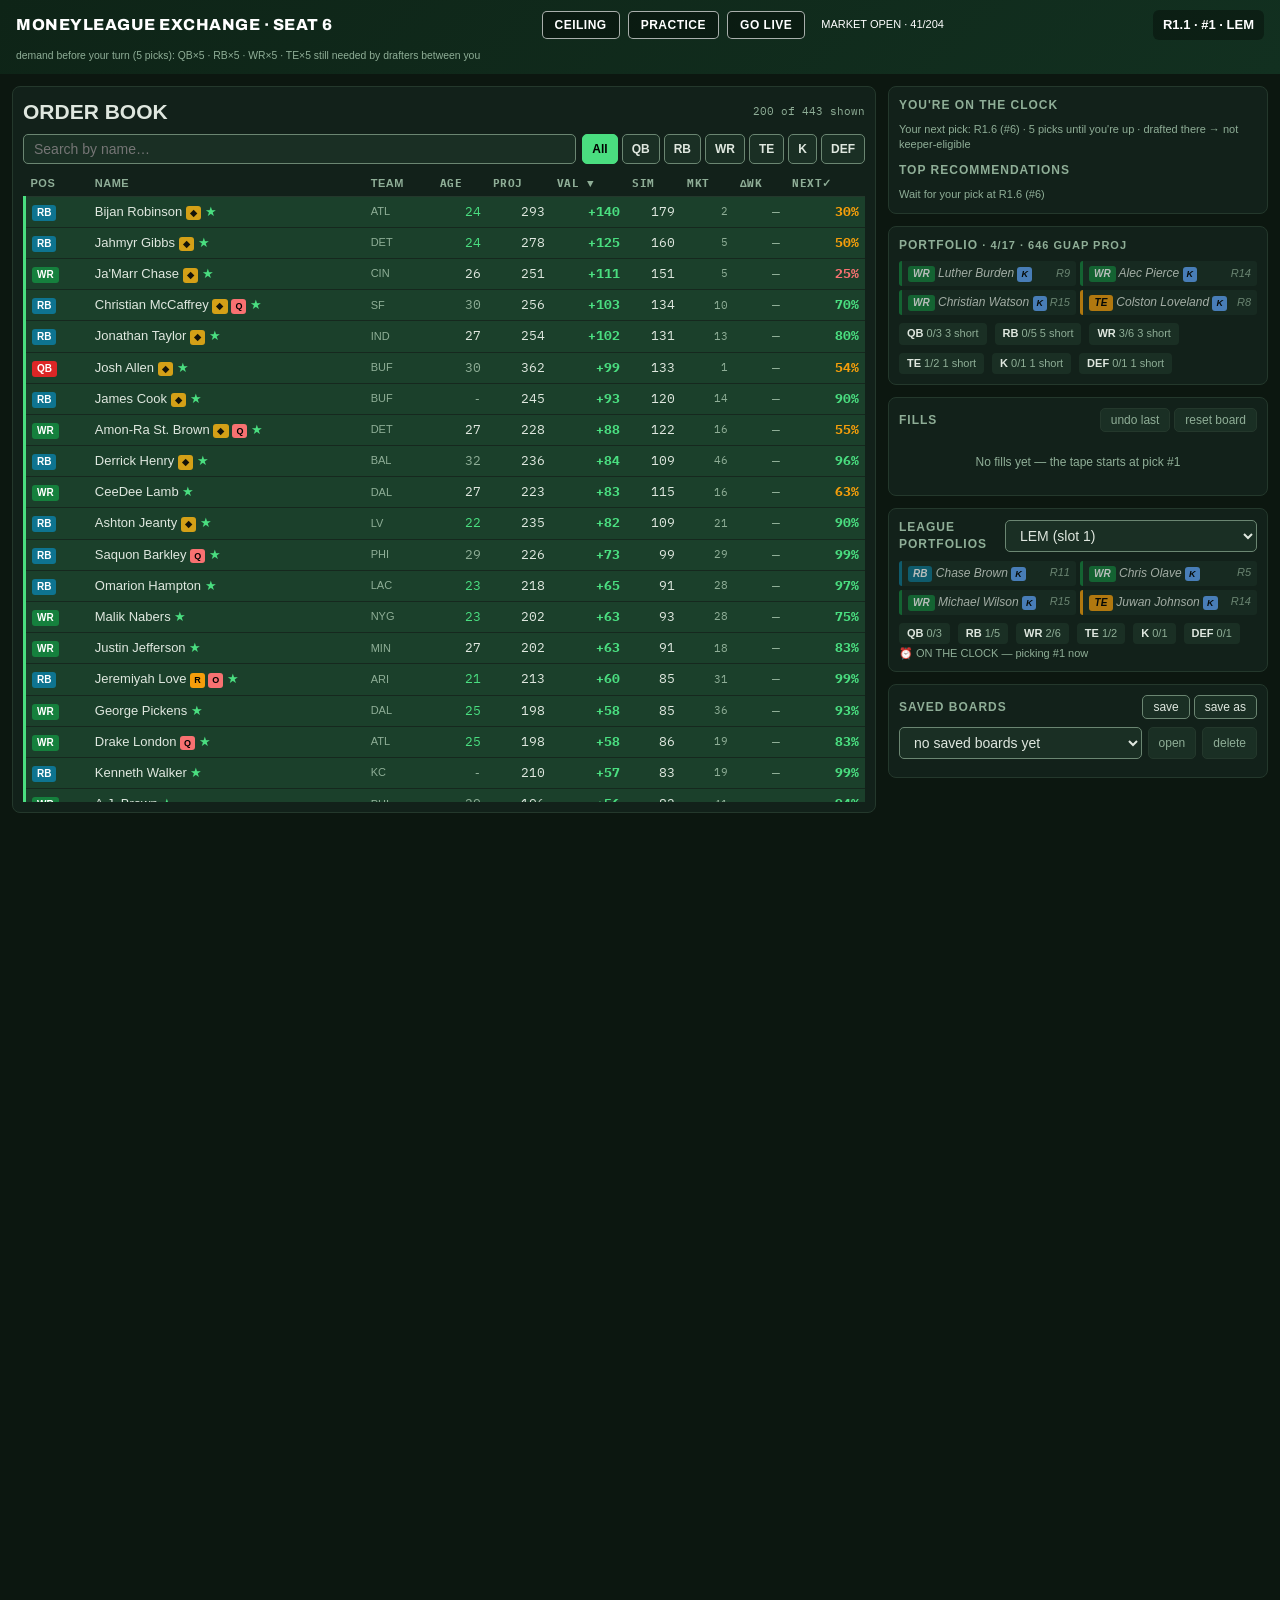
==== draft_helper/standalone.html @ 8a51c0b2 "Weekly refresh: sync draft helper 2026-10-27" ====
<!DOCTYPE html>
<html lang="en" data-theme="dark">
<head>
<meta charset="utf-8">
<meta name="viewport" content="width=device-width, initial-scale=1, viewport-fit=cover">
<title>Brian's 2026 Draft Helper</title>
<style>
/* ============================================================
   MONEYLEAGUE design system — GENERATED from design/tokens.json.
   DO NOT EDIT BY HAND: run  python3 design/build_design.py
   ============================================================ */

/* ---------- self-hosted faces (latin subsets, OFL — data/fonts/OFL_NOTICE.md) ---------- */
@font-face { font-family: 'IBM Plex Mono'; font-style: normal; font-weight: 400; font-display: swap; src: url([data-uri]) format('woff2'); }
@font-face { font-family: 'IBM Plex Mono'; font-style: normal; font-weight: 700; font-display: swap; src: url([data-uri]) format('woff2'); }
@font-face { font-family: 'Cinzel'; font-style: normal; font-weight: 700; font-display: swap; src: url([data-uri]) format('woff2'); }
@font-face { font-family: 'Archivo'; font-style: normal; font-weight: 600 800; font-display: swap; src: url([data-uri]) format('woff2'); }

:root, [data-theme="dark"] {
  --ml-bg: #0c1710;
  --ml-panel: #12211a;
  --ml-panel2: #1a2f24;
  --ml-border: #24382c;
  --ml-border-strong: #6b8672;
  --ml-row: #16281e;
  --ml-text: #dfe7df;
  --ml-muted: #8fae97;
  --ml-pos-qb: #dc2626;
  --ml-pos-rb: #0e7490;
  --ml-pos-wr: #15803d;
  --ml-pos-te: #f59e0b;
  --ml-pos-k: #9a3412;
  --ml-pos-def: #6b6b6b;
  --ml-success: #4ade80;
  --ml-warn: #f59e0b;
  --ml-danger: #f87171;
  --ml-info: #60a5fa;
  --ml-keeper: #60a5fa;
  --ml-focus: #7dd3fc;
  --ml-gold: #e8c76a;
  --ml-target-tint: rgba(74,222,128,.16);
  --ml-mine-tint: rgba(74,222,128,.18);
  --ml-gold-chip: #d4a017;
  --ml-gold-chip-text: #14130a;
  --ml-banner-warn-bg: #2a2115;
  --ml-banner-warn-border: #7c5a2b;
  --ml-banner-error-bg: #2c1614;
  --ml-banner-error-border: #8a4a40;
  --ml-font-display: 'Archivo', 'Arial Narrow', sans-serif;
  --ml-font-body: 'Inter', -apple-system, 'Segoe UI', sans-serif;
  --ml-font-data: 'IBM Plex Mono', ui-monospace, Menlo, Consolas, monospace;
  --ml-font-engraving: 'Cinzel', Georgia, 'Times New Roman', serif;
  --ml-r-sm: 3px; --ml-r-md: 5px; --ml-r-lg: 8px;
  --ml-brand-a: #0e2417; --ml-brand-b: #123020;
  --ml-on-brand: #ffffff;
}
[data-theme="light"] {
  --ml-bg: #f7f4ea;
  --ml-panel: #f7f4ea;
  --ml-panel2: #ece6d3;
  --ml-border: #d9d2ba;
  --ml-border-strong: #6e755f;
  --ml-row: #f1ecdd;
  --ml-text: #1f3d2b;
  --ml-muted: #52604f;
  --ml-success: #147339;
  --ml-warn: #a54c06;
  --ml-danger: #c81e1e;
  --ml-info: #0369a1;
  --ml-keeper: #0369a1;
  --ml-focus: #0369a1;
  --ml-gold: #7d6010;
  --ml-target-tint: rgba(20,115,57,.10);
  --ml-mine-tint: rgba(20,115,57,.12);
  --ml-banner-warn-bg: #f9efda;
  --ml-banner-warn-border: #dfc38f;
  --ml-banner-error-bg: #f7e3dc;
  --ml-banner-error-border: #c98d7e;
}

/* ---------- a11y utilities ---------- */
:focus-visible { outline: 2px solid var(--ml-focus); outline-offset: 1px; }
.ml-visually-hidden { position: absolute; width: 1px; height: 1px;
  padding: 0; margin: -1px; overflow: hidden; clip: rect(0 0 0 0);
  clip-path: inset(50%); white-space: nowrap; border: 0; }
.ml-btn--bare { background: none; border: 0; padding: 0; color: inherit;
  font: inherit; text-align: left; cursor: pointer; }

/* ---------- primitives ---------- */
/* .ml-panel/.ml-card borders are decorative container outlines — exempt
   from WCAG 1.4.11 (structure is conveyed by headings/spacing). Interactive
   controls below use --ml-border-strong instead. */
.ml-panel { background: var(--ml-panel); border: 1px solid var(--ml-border);
  border-radius: var(--ml-r-lg); padding: 10px; }
.ml-panel > h2, .ml-h-label { margin: 0 0 8px; font-size: 0.75rem; font-weight: 700;
  text-transform: uppercase; letter-spacing: 1px; color: var(--ml-muted); }
.ml-card { border: 1px solid var(--ml-border); border-radius: var(--ml-r-md);
  padding: 4px 7px; background: var(--ml-panel); break-inside: avoid; }
.ml-display { font-family: var(--ml-font-display); letter-spacing: .5px; }

/* ---------- exchange primitives ---------- */
.ml-num { font-family: var(--ml-font-data); font-variant-numeric: tabular-nums;
  text-align: right; }
/* .ml-tape is STATIC by doctrine (DESIGN.md: motion means urgency) —
   never animate it; overflow simply clips. */
.ml-tape { display: flex; gap: 18px; padding: 4px 10px; overflow: hidden;
  white-space: nowrap; font-family: var(--ml-font-data); font-size: 0.6875rem;
  color: var(--ml-muted); border-bottom: 1px solid var(--ml-border); }
.ml-tape b, .ml-tape strong { color: var(--ml-text); font-weight: 700; }
.ml-serial { font-family: var(--ml-font-data); color: var(--ml-danger);
  font-size: 0.625rem; font-weight: 700; letter-spacing: 1px; }
.ml-seal { font-family: var(--ml-font-engraving); font-weight: 700;
  font-size: 0.8125rem; width: 34px; height: 34px; border-radius: 50%;
  border: 1.5px solid currentColor; display: inline-grid; place-items: center;
  background: radial-gradient(circle at 50% 50%, rgba(212,160,23,0.35),
    rgba(212,160,23,0.08) 70%); }
.ml-fineprint { color: var(--ml-muted); font-size: 0.65rem; line-height: 1.5; }

/* ---------- badges & chips ---------- */
.ml-badge { display: inline-block; padding: 1px 5px; border-radius: var(--ml-r-sm);
  font-size: 0.625rem; font-weight: 700; color: #fff; min-width: 24px; text-align: center; }
.ml-badge--qb { background: var(--ml-pos-qb); color: #fff; }
.ml-badge--rb { background: var(--ml-pos-rb); color: #fff; }
.ml-badge--wr { background: var(--ml-pos-wr); color: #fff; }
.ml-badge--te { background: var(--ml-pos-te); color: #000; }
.ml-badge--k { background: var(--ml-pos-k); color: #fff; }
.ml-badge--def { background: var(--ml-pos-def); color: #fff; }
.ml-badge--dst { background: var(--ml-pos-def); color: #fff; }
.ml-badge--keeper { background: var(--ml-keeper); color: #000; padding: 1px 4px;
  font-size: 0.5625rem; min-width: 0; }
.ml-badge--rookie { background: var(--ml-warn); color: #000; padding: 1px 4px;
  font-size: 0.5625rem; min-width: 0; }
.ml-badge--injury { background: var(--ml-danger); color: #000; padding: 1px 4px;
  font-size: 0.5625rem; min-width: 0; }
/* gold chip polarity: dark text on gold, BOTH themes (measured 7.84) */
.ml-badge--bluechip { background: var(--ml-gold-chip);
  color: var(--ml-gold-chip-text); padding: 1px 4px; font-size: 0.5625rem;
  min-width: 0; letter-spacing: .5px; }
[data-theme="light"] .ml-badge--keeper { color: #fff; }
[data-theme="light"] .ml-badge--rookie { color: #fff; }
[data-theme="light"] .ml-badge--injury { color: #fff; }
.ml-pos-qb { color: var(--ml-pos-qb); }
.ml-pos-rb { color: var(--ml-pos-rb); }
.ml-pos-wr { color: var(--ml-pos-wr); }
.ml-pos-te { color: var(--ml-pos-te); }
.ml-pos-k { color: var(--ml-pos-k); }
.ml-pos-def { color: var(--ml-pos-def); }
.ml-stat { background: var(--ml-panel2); padding: 3px 8px; border-radius: 4px;
  font-size: 0.6875rem; color: var(--ml-muted); }
.ml-stat strong { color: var(--ml-text); }

/* ---------- buttons & inputs ---------- */
.ml-btn { background: var(--ml-panel2); border: 1px solid var(--ml-border-strong);
  color: var(--ml-text); padding: 4px 10px; border-radius: var(--ml-r-md);
  cursor: pointer; font-size: 0.75rem; }
.ml-btn:hover { filter: brightness(1.2); }
.ml-btn--hdr { background: rgba(0,0,0,0.35); border: 1px solid rgba(255,255,255,0.65);
  color: var(--ml-on-brand); padding: 6px 12px; font-weight: 700; letter-spacing: .5px; }
.ml-btn--on { background: var(--ml-danger); border-color: var(--ml-danger);
  color: #000; animation: ml-pulse 1.4s infinite; }
[data-theme="light"] .ml-btn--on { color: #fff; }
.ml-input { background: var(--ml-panel2); border: 1px solid var(--ml-border-strong);
  color: var(--ml-text); padding: 6px 10px; border-radius: var(--ml-r-md);
  font-size: 0.875rem; }
.ml-filter { background: var(--ml-panel2); border: 1px solid var(--ml-border-strong);
  color: var(--ml-text); padding: 4px 9px; border-radius: var(--ml-r-md);
  cursor: pointer; font-size: 0.75rem; font-weight: 700; }
.ml-filter.active { background: var(--ml-success); color: #000;
  border-color: var(--ml-success); }
[data-theme="light"] .ml-filter.active { color: #fff; }
.ml-filter--qb.active { background: var(--ml-pos-qb); border-color: var(--ml-pos-qb); color: #fff; }
.ml-filter--rb.active { background: var(--ml-pos-rb); border-color: var(--ml-pos-rb); color: #fff; }
.ml-filter--wr.active { background: var(--ml-pos-wr); border-color: var(--ml-pos-wr); color: #fff; }
.ml-filter--te.active { background: var(--ml-pos-te); border-color: var(--ml-pos-te); color: #000; }
.ml-filter--k.active { background: var(--ml-pos-k); border-color: var(--ml-pos-k); color: #fff; }
.ml-filter--def.active { background: var(--ml-pos-def); border-color: var(--ml-pos-def); color: #fff; }

/* ---------- status / clock ---------- */
@keyframes ml-pulse { 0%,100% { box-shadow: 0 0 0 0 rgba(74,222,128,.6); }
  50% { box-shadow: 0 0 0 8px rgba(74,222,128,0); } }
.ml-clock { font-weight: 700; font-size: 0.8125rem; padding: 6px 10px;
  border-radius: 6px; background: rgba(0,0,0,0.35); color: var(--ml-on-brand); }
/* closing bell: gold chip polarity (dark text on gold), BOTH themes */
.ml-clock--me { background: var(--ml-gold-chip); color: var(--ml-gold-chip-text);
  animation: ml-pulse 1.4s infinite; }
.ml-clock--soon { background: var(--ml-warn); color: #000;
  animation: ml-pulse 1.4s infinite; }
[data-theme="light"] .ml-clock--soon { color: #fff; }
.ml-sv-hi { color: var(--ml-success); font-weight: 700; }
.ml-sv-mid { color: var(--ml-warn); font-weight: 700; }
.ml-sv-lo { color: var(--ml-danger); font-weight: 700; }

/* ---------- tables ---------- */
.ml-table { width: 100%; border-collapse: collapse; font-size: 0.8125rem; }
.ml-table th { text-align: left; padding: 4px 6px; color: var(--ml-muted);
  font-size: 0.6875rem; text-transform: uppercase; letter-spacing: .5px;
  border-bottom: 1px solid var(--ml-border); position: sticky; top: 0;
  background: var(--ml-panel); z-index: 1; }
.ml-table td { padding: 6px; border-bottom: 1px solid var(--ml-row); }
.ml-table--compact { font-size: 7.6pt; }
.ml-table--compact td { padding: 1px 2px; }

/* ---------- banners & notes ---------- */
.ml-banner { background: var(--ml-panel2); border-radius: var(--ml-r-md);
  padding: 4px 8px; }
.ml-banner--warn { background: var(--ml-banner-warn-bg);
  border: 1px solid var(--ml-banner-warn-border); border-radius: var(--ml-r-md);
  padding: 4px 8px; }
.ml-banner--error { background: var(--ml-banner-error-bg);
  border: 1px solid var(--ml-banner-error-border); border-radius: var(--ml-r-md);
  padding: 8px 10px; }
.ml-banner--error strong { color: var(--ml-danger); }
.ml-note { color: var(--ml-muted); font-size: .85em; }
.ml-urgent { color: var(--ml-danger); font-weight: 700; }

/* ---------- interaction states ---------- */
/* Loading placeholder: STATIC block (no shimmer — motion doctrine). Mark
   the containing region aria-hidden; real content replaces it wholesale. */
.ml-skeleton { display: inline-block; width: 100%; height: 0.8125rem;
  border-radius: var(--ml-r-sm); background: var(--ml-panel2); }
/* Empty state: context text set by the caller ("no matches", "no fills"). */
.ml-empty { padding: 14px 10px; text-align: center; color: var(--ml-muted);
  font-size: 0.75rem; }
/* Disabled controls: aria-disabled (kept focusable + announced) or the
   disabled attribute both render the same. Muted text stays readable —
   never opacity-ghosting (the C15 lesson). */
.ml-btn[disabled], .ml-btn[aria-disabled="true"] { color: var(--ml-muted);
  border-color: var(--ml-border); cursor: not-allowed; }
.ml-btn[disabled]:hover, .ml-btn[aria-disabled="true"]:hover { filter: none; }
.ml-btn--hdr[aria-disabled="true"] { color: rgba(255,255,255,0.55);
  border-color: rgba(255,255,255,0.3); cursor: not-allowed; }
.ml-filter:hover { filter: brightness(1.15); }
/* Action receipt: a single-fire background fade acknowledging a user
   action (fill/undo). Sanctioned by the motion doctrine alongside
   ml-pulse; one-shot, <=900ms, killed under reduced motion. */
@keyframes ml-receipt { from { background-color: var(--ml-mine-tint); }
  to { background-color: transparent; } }
.ml-flash { animation: ml-receipt 900ms ease-out 1; }

/* ---------- media adaptations ---------- */
@media (prefers-reduced-motion: reduce) {
  .ml-btn--on, .ml-clock--me, .ml-clock--soon, .ml-flash { animation: none; }
}
@media (pointer: coarse) {
  .ml-btn, .ml-filter { min-height: 40px; padding: 8px 12px; }
  .ml-input { min-height: 40px; }
  .ml-table td { padding-top: 10px; padding-bottom: 10px; }
}
</style>
<style>
  /* Page-specific layout ONLY — every color comes from ml.css --ml-* vars. */
  * { box-sizing: border-box; }
  body { margin: 0; background: var(--ml-bg); color: var(--ml-text); font: 0.875rem/1.4 var(--ml-font-body); }
  header { background: linear-gradient(135deg, var(--ml-brand-a) 0%, var(--ml-brand-b) 100%); padding: 10px 16px; display: flex; justify-content: space-between; align-items: center; flex-wrap: wrap; gap: 8px; }
  header .title { margin: 0; font-weight: 800; font-size: 1rem; letter-spacing: 0.5px; color: var(--ml-on-brand); }
  main { display: grid; grid-template-columns: 1fr 380px; gap: 12px; padding: 12px; max-width: 1400px; margin: 0 auto; }
  main > * { min-width: 0; }
  main .ml-panel { min-width: 0; }
  .col-right { display: flex; flex-direction: column; gap: 12px; }
  .controls { display: flex; gap: 6px; margin-bottom: 8px; flex-wrap: wrap; }
  .controls input[type=search] { flex: 1; min-width: 140px; }
  .controls select { flex: 1; min-width: 140px; }
  /* Sortable headers: the button inherits th styling; indicator is text. */
  .sort-btn { text-transform: inherit; letter-spacing: inherit; color: inherit; }
  .sort-btn:hover { color: var(--ml-text); }
  .sort-ind { font-family: var(--ml-font-data); }
  .pos-filter { display: flex; gap: 4px; flex-wrap: wrap; }
  table.player-list tr { cursor: pointer; }
  table.player-list tr:hover { background: var(--ml-panel2); }
  table.player-list tr.brian-target { background: var(--ml-target-tint); border-left: 3px solid var(--ml-success); }
  .target-glyph { color: var(--ml-success); }
  .vbd { font-weight: 700; }
  .vbd.pos { color: var(--ml-success); }
  .vbd.neg { color: var(--ml-muted); }
  .meta { color: var(--ml-muted); font-size: 0.6875rem; }
  .roster { display: grid; grid-template-columns: repeat(2, 1fr); gap: 4px; font-size: 0.75rem; }
  .roster-row { padding: 4px 6px; background: var(--ml-panel2); border-left: 3px solid; border-radius: var(--ml-r-sm); display: flex; justify-content: space-between; align-items: center; }
  .recs { display: flex; flex-direction: column; gap: 4px; }
  .rec { display: block; width: 100%; text-align: left; font: inherit; color: inherit; cursor: pointer; padding: 6px 8px; background: var(--ml-panel2); border: 0; border-radius: var(--ml-r-md); border-left: 3px solid var(--ml-success); }
  .rec.warn { border-left-color: var(--ml-warn); }
  .rec.warn .why::before { content: "⚠ "; }
  .rec .rec-main, .rec .why { display: block; }
  .rec .why { color: var(--ml-muted); font-size: 0.6875rem; margin-top: 2px; }
  .rec:hover { filter: brightness(1.12); }
  #boot-error { margin: 12px auto; max-width: 720px; padding: 0 12px; }
  #boot-error .ml-btn { margin-left: 8px; }
  .skel-stack { display: flex; flex-direction: column; gap: 6px; }
  .player-list-scroll { max-height: 70vh; overflow-y: auto; overflow-x: auto; }
  .history { max-height: 200px; overflow-y: auto; font-size: 0.75rem; }
  .history-row { padding: 3px 6px; border-bottom: 1px solid var(--ml-row); display: flex; gap: 6px; align-items: center; }
  .history-row .pn { color: var(--ml-muted); min-width: 28px; }
  .history-row .who { color: var(--ml-muted); min-width: 60px; }
  .history-row.mine { background: var(--ml-mine-tint); }
  .age-young { color: var(--ml-success); }
  .age-old { color: var(--ml-muted); }
  .stats { display: flex; gap: 8px; flex-wrap: wrap; font-size: 0.6875rem; }
  .keeper-row { font-style: italic; opacity: 0.7; }
  .next-pick-info { font-size: 0.6875rem; color: var(--ml-muted); margin-top: 2px; }
  .live-box { display: flex; align-items: center; gap: 8px; flex-wrap: wrap; }
  .live-status { font-size: 0.6875rem; color: var(--ml-on-brand); max-width: 220px; }
  .session-chip { font-size: 0.6875rem; color: var(--ml-on-brand); white-space: nowrap; }
  /* Week-over-week market movement — direction is carried by the ▲/▼/—
     glyphs (never color-only); gold = rising, danger = falling. The
     var(--ml-gold, …) fallback keeps the page usable until the Exchange
     tokens land in ml.css. */
  .delta-up { color: var(--ml-gold, var(--ml-success)); font-weight: 700; }
  .delta-down { color: var(--ml-danger); font-weight: 700; }
  .delta-flat { color: var(--ml-muted); }
  /* .ml-tape sets display:flex, which would beat the UA [hidden] rule —
     keep the empty strip truly gone when there are no movers. */
  #tape[hidden] { display: none; }
  .panel-head { display: flex; justify-content: space-between; align-items: center; gap: 8px; margin-bottom: 8px; }
  .panel-head h2 { margin: 0; }
  @media (max-width: 900px) {
    main { grid-template-columns: 1fr; }
    header { position: sticky; top: 0; z-index: 10; }
    /* Flatten the right column into main's grid so the clock/recs panel can
       be ordered ABOVE the player pool on small screens. */
    .col-right { display: contents; }
    .panel-clock { order: -1; }
  }
  @media (max-width: 480px) {
    /* Drop Team / Age / Proj / Δwk so Pos·Name·VAL·MKT·Next✓ fit without hscroll */
    .player-list th:nth-child(3), .player-list td:nth-child(3),
    .player-list th:nth-child(4), .player-list td:nth-child(4),
    .player-list th:nth-child(5), .player-list td:nth-child(5),
    .player-list th:nth-child(9), .player-list td:nth-child(9) { display: none; }
    .player-list-scroll { max-height: 50vh; }
    .title-slot { display: none; }
  }
</style>
</head>
<body>
<header>
  <h1 class="title ml-display">MONEYLEAGUE EXCHANGE<span class="title-slot"> · SEAT 6</span></h1>
  <div class="live-box">
    <button id="ceiling-btn" class="ml-btn ml-btn--hdr" aria-pressed="false" aria-describedby="ceiling-desc" title="Weight recommendations toward boom/bust upside (expert disagreement + youth) instead of median value">CEILING</button>
    <button id="practice-btn" class="ml-btn ml-btn--hdr" aria-describedby="practice-desc" title="Run a practice draft vs the tendency-modeled league bots">PRACTICE</button>
    <button id="live-btn" class="ml-btn ml-btn--hdr">GO LIVE</button>
    <span id="live-status" class="live-status" role="status"></span>
    <span id="session-chip" class="session-chip"></span>
  </div>
  <div id="clock" class="ml-clock">loading…</div>
  <div id="demand-strip" class="ml-fineprint"></div>
  <span id="ceiling-desc" class="ml-visually-hidden">Weights recommendations toward boom-or-bust upside (expert disagreement plus youth) instead of median value.</span>
  <span id="practice-desc" class="ml-visually-hidden">Runs a practice draft against the tendency-modeled league bots; bots pick for every other team.</span>
  <div id="sr-clock" class="ml-visually-hidden" role="status"></div>
  <div id="sr-results" class="ml-visually-hidden" role="status"></div>
</header>

<!-- Boot failure surface: filled by showBootError() when data.json can't
     load; replaces <main> entirely (role=alert + one Retry action). -->
<div id="boot-error" hidden></div>

<!-- Static week-over-week movers strip (never animated — motion means
     urgency only). Hidden entirely when the data bundle has no movers. -->
<div id="tape" class="ml-tape" hidden>
  <span class="ml-visually-hidden">Week-over-week market movers:</span>
  <span id="tape-items"></span>
</div>

<main aria-busy="true">
  <!-- LEFT: player pool -->
  <section class="ml-panel" aria-labelledby="h-players">
    <div class="panel-head">
      <h2 id="h-players">ORDER BOOK</h2>
      <span id="book-count" class="meta ml-num"></span>
    </div>
    <div class="controls">
      <input id="search" class="ml-input" type="search" placeholder="Search by name…" autocomplete="off" aria-label="Search players by name">
      <div class="pos-filter">
        <button class="ml-filter active" data-pos="ALL" aria-pressed="true">All</button>
        <button class="ml-filter ml-filter--qb" data-pos="QB" aria-pressed="false">QB</button>
        <button class="ml-filter ml-filter--rb" data-pos="RB" aria-pressed="false">RB</button>
        <button class="ml-filter ml-filter--wr" data-pos="WR" aria-pressed="false">WR</button>
        <button class="ml-filter ml-filter--te" data-pos="TE" aria-pressed="false">TE</button>
        <button class="ml-filter" data-pos="K" aria-pressed="false">K</button>
        <button class="ml-filter" data-pos="DEF" aria-pressed="false">DEF</button>
      </div>
    </div>
    <div class="player-list-scroll" tabindex="0" role="region" aria-label="Available players">
      <table class="ml-table player-list" id="ptable">
        <thead>
          <tr><th>Pos</th><th><button type="button" class="ml-btn--bare sort-btn" data-sort="name" data-label="name">Name<span class="sort-ind" aria-hidden="true"></span></button></th><th>Team</th><th class="ml-num">Age</th><th class="ml-num"><button type="button" class="ml-btn--bare sort-btn" data-sort="proj" data-label="projection">Proj<span class="sort-ind" aria-hidden="true"></span></button></th><th class="ml-num"><button type="button" class="ml-btn--bare sort-btn" data-sort="val" data-label="value">VAL<span class="sort-ind" aria-hidden="true"></span></button><span class="ml-visually-hidden"> — dynamic value over replacement, recomputed against the remaining player pool</span></th><th class="ml-num" title="The recommender's next-pick score: dynamic value + roster need + urgency + FantasyPros superflex consensus + 2027 stash option value in the late rounds"><button type="button" class="ml-btn--bare sort-btn" data-sort="sim" data-label="sim next-pick score">SIM<span class="sort-ind" aria-hidden="true"></span></button><span class="ml-visually-hidden"> — the recommender's score for YOUR next pick: dynamic value plus roster need plus urgency plus FantasyPros superflex consensus plus 2027 stash option value in the late rounds</span></th><th class="ml-num"><button type="button" class="ml-btn--bare sort-btn" data-sort="mkt" data-label="market rank">MKT<span class="sort-ind" aria-hidden="true"></span></button><span class="ml-visually-hidden"> — average draft position — market price</span></th><th class="ml-num" title="Week-over-week ADP movement in rounds (up = being drafted earlier now)"><button type="button" class="ml-btn--bare sort-btn" data-sort="dwk" data-label="weekly movement">Δwk<span class="sort-ind" aria-hidden="true"></span></button><span class="ml-visually-hidden"> — week-over-week ADP movement in rounds; up means the player is being drafted earlier now</span></th><th class="ml-num" title="Chance this player is still available at your NEXT pick (300-sim Monte Carlo)"><button type="button" class="ml-btn--bare sort-btn" data-sort="next" data-label="survival to your next pick">Next✓<span class="sort-ind" aria-hidden="true"></span></button><span class="ml-visually-hidden"> — chance the player is still available at your next pick (300-sim Monte Carlo)</span></th></tr>
        </thead>
        <tbody id="ptable-body"><!-- static loading skeletons; first render replaces them wholesale -->
          <tr aria-hidden="true"><td colspan="10"><span class="ml-skeleton" style="width:88%"></span></td></tr>
          <tr aria-hidden="true"><td colspan="10"><span class="ml-skeleton" style="width:72%"></span></td></tr>
          <tr aria-hidden="true"><td colspan="10"><span class="ml-skeleton" style="width:81%"></span></td></tr>
          <tr aria-hidden="true"><td colspan="10"><span class="ml-skeleton" style="width:64%"></span></td></tr>
          <tr aria-hidden="true"><td colspan="10"><span class="ml-skeleton" style="width:77%"></span></td></tr>
          <tr aria-hidden="true"><td colspan="10"><span class="ml-skeleton" style="width:69%"></span></td></tr>
          <tr aria-hidden="true"><td colspan="10"><span class="ml-skeleton" style="width:84%"></span></td></tr>
          <tr aria-hidden="true"><td colspan="10"><span class="ml-skeleton" style="width:58%"></span></td></tr>
        </tbody>
      </table>
    </div>
  </section>

  <!-- RIGHT: roster + recs + history -->
  <div class="col-right">
    <section class="ml-panel panel-clock" aria-labelledby="h-clock">
      <h2 id="h-clock">You're on the Clock</h2>
      <div id="next-pick" class="next-pick-info" role="status">—</div>
      <h2 id="h-recs" style="margin-top: 10px;">Top Recommendations</h2>
      <div id="recs" class="recs"><div class="skel-stack" aria-hidden="true"><span class="ml-skeleton" style="width:92%"></span><span class="ml-skeleton" style="width:70%"></span><span class="ml-skeleton" style="width:80%"></span></div></div>
    </section>

    <section class="ml-panel" aria-labelledby="h-roster">
      <h2 id="h-roster">PORTFOLIO <span id="roster-total" class="meta"></span></h2>
      <div id="roster" class="roster"><div class="skel-stack" aria-hidden="true"><span class="ml-skeleton" style="width:85%"></span><span class="ml-skeleton" style="width:65%"></span></div><div class="skel-stack" aria-hidden="true"><span class="ml-skeleton" style="width:75%"></span><span class="ml-skeleton" style="width:60%"></span></div></div>
      <div id="roster-stats" class="stats" style="margin-top: 8px;"></div>
    </section>

    <section class="ml-panel" aria-labelledby="h-history">
      <div class="panel-head">
        <h2 id="h-history" class="ml-h-label">FILLS</h2>
        <span>
          <button class="ml-btn" id="undo">undo last</button>
          <button class="ml-btn" id="reset">reset board</button>
        </span>
      </div>
      <div class="history" id="history"><div class="skel-stack" aria-hidden="true"><span class="ml-skeleton" style="width:90%"></span><span class="ml-skeleton" style="width:78%"></span><span class="ml-skeleton" style="width:83%"></span></div></div>
    </section>

    <section class="ml-panel" aria-labelledby="h-opp">
      <div class="panel-head">
        <h2 id="h-opp" class="ml-h-label">LEAGUE PORTFOLIOS</h2>
        <select id="opp-select" class="ml-input" aria-label="View a manager's portfolio"></select>
      </div>
      <div id="opp-roster" class="roster"></div>
      <div id="opp-stats" class="stats" style="margin-top: 8px;"></div>
      <div id="opp-next" class="next-pick-info"></div>
    </section>

    <section class="ml-panel" aria-labelledby="h-saves">
      <div class="panel-head">
        <h2 id="h-saves" class="ml-h-label">SAVED BOARDS <span id="doc-name" class="meta"></span></h2>
        <span>
          <button class="ml-btn" id="save-btn" title="Save (Ctrl+S)">save</button>
          <button class="ml-btn" id="saveas-btn" title="Save As (Ctrl+Shift+S)">save as</button>
        </span>
      </div>
      <div class="controls">
        <select id="save-select" class="ml-input" aria-label="Saved boards"></select>
        <button class="ml-btn" id="open-btn">open</button>
        <button class="ml-btn" id="del-btn">delete</button>
      </div>
    </section>
  </div>
</main>

<script>
const EMBEDDED_DATA = {
  "my_slot": 6,
  "my_team_idx": 5,
  "rounds": 17,
  "players": [
    {
      "name": "Bijan Robinson",
      "pos": "RB",
      "team": "ATL",
      "adp": 2.4,
      "proj": 292.9,
      "vbd": 146.8,
      "fp_rank": null,
      "fp_pos_rank": null,
      "fp_std": null,
      "age": 24,
      "years_exp": 3,
      "injury": "",
      "stash": 0.15,
      "adp_delta": 0.0,
      "svq": [
        1,
        1,
        1,
        2,
        5,
        5,
        5,
        6,
        8,
        12,
        21
      ]
    },
    {
      "name": "Jahmyr Gibbs",
      "pos": "RB",
      "team": "DET",
      "adp": 4.5,
      "proj": 277.9,
      "vbd": 131.8,
      "fp_rank": null,
      "fp_pos_rank": null,
      "fp_std": null,
      "age": 24,
      "years_exp": 3,
      "injury": "",
      "stash": 0.15,
      "adp_delta": 0.0,
      "svq": [
        1,
        1,
        2,
        5,
        5,
        6,
        6,
        9,
        12,
        15,
        23
      ]
    },
    {
      "name": "Puka Nacua",
      "pos": "WR",
      "team": "LAR",
      "adp": 6.4,
      "proj": 259.0,
      "vbd": 120.5,
      "fp_rank": null,
      "fp_pos_rank": null,
      "fp_std": null,
      "age": 25,
      "years_exp": 3,
      "injury": "",
      "stash": 0.0,
      "adp_delta": 0.0,
      "svq": [
        0,
        0,
        0,
        0,
        0,
        0,
        0,
        0,
        0,
        0,
        0
      ]
    },
    {
      "name": "Ja'Marr Chase",
      "pos": "WR",
      "team": "CIN",
      "adp": 5.2,
      "proj": 250.6,
      "vbd": 112.1,
      "fp_rank": null,
      "fp_pos_rank": null,
      "fp_std": null,
      "age": 26,
      "years_exp": 5,
      "injury": "",
      "stash": 0.0,
      "adp_delta": 0.0,
      "svq": [
        1,
        3,
        3,
        3,
        3,
        4,
        4,
        5,
        7,
        8,
        11
      ]
    },
    {
      "name": "Christian McCaffrey",
      "pos": "RB",
      "team": "SF",
      "adp": 9.7,
      "proj": 256.0,
      "vbd": 109.9,
      "fp_rank": null,
      "fp_pos_rank": null,
      "fp_std": null,
      "age": 30,
      "years_exp": 9,
      "injury": "Questionable",
      "stash": 0.0,
      "adp_delta": 0.0,
      "svq": [
        1,
        2,
        5,
        6,
        12,
        13,
        15,
        17,
        19,
        21,
        37
      ]
    },
    {
      "name": "Josh Allen",
      "pos": "QB",
      "team": "BUF",
      "adp": 1.2,
      "proj": 361.5,
      "vbd": 108.7,
      "fp_rank": null,
      "fp_pos_rank": null,
      "fp_std": null,
      "age": 30,
      "years_exp": 8,
      "injury": "",
      "stash": 0.0,
      "adp_delta": 0.0,
      "svq": [
        1,
        1,
        2,
        2,
        2,
        9,
        11,
        12,
        15,
        18,
        32
      ]
    },
    {
      "name": "Jonathan Taylor",
      "pos": "RB",
      "team": "IND",
      "adp": 12.5,
      "proj": 254.3,
      "vbd": 108.2,
      "fp_rank": null,
      "fp_pos_rank": null,
      "fp_std": null,
      "age": 27,
      "years_exp": 6,
      "injury": "",
      "stash": 0.0,
      "adp_delta": 0.0,
      "svq": [
        1,
        5,
        6,
        6,
        12,
        13,
        15,
        17,
        20,
        22,
        32
      ]
    },
    {
      "name": "James Cook",
      "pos": "RB",
      "team": "BUF",
      "adp": 13.8,
      "proj": 245.3,
      "vbd": 99.2,
      "fp_rank": null,
      "fp_pos_rank": null,
      "fp_std": null,
      "age": null,
      "years_exp": null,
      "injury": "",
      "stash": 0.0,
      "adp_delta": 0.0,
      "svq": [
        2,
        6,
        8,
        13,
        16,
        17,
        20,
        21,
        23,
        26,
        38
      ]
    },
    {
      "name": "Jaxon Smith-Njigba",
      "pos": "WR",
      "team": "SEA",
      "adp": 7.2,
      "proj": 235.1,
      "vbd": 96.6,
      "fp_rank": null,
      "fp_pos_rank": null,
      "fp_std": null,
      "age": 24,
      "years_exp": 3,
      "injury": "",
      "stash": 0.15,
      "adp_delta": 0.0,
      "svq": [
        0,
        0,
        0,
        0,
        0,
        0,
        0,
        0,
        0,
        0,
        0
      ]
    },
    {
      "name": "Derrick Henry",
      "pos": "RB",
      "team": "BAL",
      "adp": 45.7,
      "proj": 236.2,
      "vbd": 90.1,
      "fp_rank": null,
      "fp_pos_rank": null,
      "fp_std": null,
      "age": 32,
      "years_exp": 10,
      "injury": "",
      "stash": 0.0,
      "adp_delta": 0.0,
      "svq": [
        2,
        13,
        17,
        19,
        22,
        23,
        24,
        26,
        27,
        29,
        47
      ]
    },
    {
      "name": "Amon-Ra St. Brown",
      "pos": "WR",
      "team": "DET",
      "adp": 16.3,
      "proj": 227.5,
      "vbd": 89.0,
      "fp_rank": null,
      "fp_pos_rank": null,
      "fp_std": null,
      "age": 27,
      "years_exp": 5,
      "injury": "Questionable",
      "stash": 0.0,
      "adp_delta": 0.0,
      "svq": [
        3,
        3,
        4,
        4,
        5,
        7,
        8,
        8,
        9,
        11,
        31
      ]
    },
    {
      "name": "Ashton Jeanty",
      "pos": "RB",
      "team": "LV",
      "adp": 20.5,
      "proj": 234.5,
      "vbd": 88.4,
      "fp_rank": null,
      "fp_pos_rank": null,
      "fp_std": null,
      "age": 22,
      "years_exp": 1,
      "injury": "",
      "stash": 0.4,
      "adp_delta": 0.0,
      "svq": [
        2,
        6,
        13,
        17,
        17,
        20,
        22,
        24,
        27,
        29,
        39
      ]
    },
    {
      "name": "CeeDee Lamb",
      "pos": "WR",
      "team": "DAL",
      "adp": 15.6,
      "proj": 222.5,
      "vbd": 84.0,
      "fp_rank": null,
      "fp_pos_rank": null,
      "fp_std": null,
      "age": 27,
      "years_exp": 6,
      "injury": "",
      "stash": 0.0,
      "adp_delta": 0.0,
      "svq": [
        3,
        3,
        4,
        4,
        7,
        7,
        8,
        9,
        10,
        11,
        27
      ]
    },
    {
      "name": "Saquon Barkley",
      "pos": "RB",
      "team": "PHI",
      "adp": 29.3,
      "proj": 226.0,
      "vbd": 79.9,
      "fp_rank": null,
      "fp_pos_rank": null,
      "fp_std": null,
      "age": 29,
      "years_exp": 8,
      "injury": "Questionable",
      "stash": 0.0,
      "adp_delta": 0.0,
      "svq": [
        5,
        15,
        19,
        20,
        23,
        25,
        26,
        28,
        30,
        34,
        47
      ]
    },
    {
      "name": "De'Von Achane",
      "pos": "RB",
      "team": "MIA",
      "adp": 21.2,
      "proj": 222.0,
      "vbd": 75.9,
      "fp_rank": null,
      "fp_pos_rank": null,
      "fp_std": null,
      "age": 25,
      "years_exp": 3,
      "injury": "IR",
      "stash": 0.0,
      "adp_delta": 0.0,
      "svq": [
        0,
        0,
        0,
        0,
        0,
        0,
        0,
        0,
        0,
        0,
        0
      ]
    },
    {
      "name": "Omarion Hampton",
      "pos": "RB",
      "team": "LAC",
      "adp": 27.9,
      "proj": 217.9,
      "vbd": 71.8,
      "fp_rank": null,
      "fp_pos_rank": null,
      "fp_std": null,
      "age": 23,
      "years_exp": 1,
      "injury": "",
      "stash": 0.4,
      "adp_delta": 0.0,
      "svq": [
        5,
        8,
        19,
        23,
        26,
        27,
        30,
        32,
        34,
        36,
        52
      ]
    },
    {
      "name": "Trey McBride",
      "pos": "TE",
      "team": "ARI",
      "adp": 22.3,
      "proj": 191.4,
      "vbd": 66.6,
      "fp_rank": null,
      "fp_pos_rank": null,
      "fp_std": null,
      "age": 26,
      "years_exp": 4,
      "injury": "",
      "stash": 0.0,
      "adp_delta": 0.0,
      "svq": [
        0,
        0,
        0,
        0,
        0,
        0,
        0,
        0,
        0,
        0,
        0
      ]
    },
    {
      "name": "Jeremiyah Love",
      "pos": "RB",
      "team": "ARI",
      "adp": 31.0,
      "proj": 212.5,
      "vbd": 66.4,
      "fp_rank": null,
      "fp_pos_rank": null,
      "fp_std": null,
      "age": 21,
      "years_exp": 0,
      "injury": "Out",
      "stash": 0.4,
      "adp_delta": 0.0,
      "svq": [
        5,
        16,
        20,
        23,
        27,
        30,
        30,
        34,
        36,
        39,
        54
      ]
    },
    {
      "name": "Lamar Jackson",
      "pos": "QB",
      "team": "BAL",
      "adp": 11.1,
      "proj": 317.3,
      "vbd": 64.5,
      "fp_rank": null,
      "fp_pos_rank": null,
      "fp_std": null,
      "age": 29,
      "years_exp": 8,
      "injury": "Out",
      "stash": 0.0,
      "adp_delta": 0.0,
      "svq": [
        1,
        2,
        12,
        15,
        19,
        21,
        24,
        26,
        31,
        35,
        54
      ]
    },
    {
      "name": "Kenneth Walker",
      "pos": "RB",
      "team": "KC",
      "adp": 19.4,
      "proj": 210.0,
      "vbd": 63.9,
      "fp_rank": null,
      "fp_pos_rank": null,
      "fp_std": null,
      "age": null,
      "years_exp": null,
      "injury": "",
      "stash": 0.0,
      "adp_delta": 0.0,
      "svq": [
        5,
        16,
        23,
        26,
        28,
        30,
        34,
        34,
        37,
        40,
        51
      ]
    },
    {
      "name": "Malik Nabers",
      "pos": "WR",
      "team": "NYG",
      "adp": 28.4,
      "proj": 202.4,
      "vbd": 63.9,
      "fp_rank": null,
      "fp_pos_rank": null,
      "fp_std": null,
      "age": 23,
      "years_exp": 2,
      "injury": "",
      "stash": 0.4,
      "adp_delta": 0.0,
      "svq": [
        3,
        4,
        5,
        7,
        9,
        10,
        10,
        11,
        12,
        20,
        40
      ]
    },
    {
      "name": "Justin Jefferson",
      "pos": "WR",
      "team": "MIN",
      "adp": 17.6,
      "proj": 202.1,
      "vbd": 63.6,
      "fp_rank": null,
      "fp_pos_rank": null,
      "fp_std": null,
      "age": 27,
      "years_exp": 6,
      "injury": "",
      "stash": 0.0,
      "adp_delta": 0.0,
      "svq": [
        3,
        4,
        7,
        7,
        8,
        9,
        10,
        11,
        13,
        18,
        33
      ]
    },
    {
      "name": "Brock Bowers",
      "pos": "TE",
      "team": "LV",
      "adp": 37.4,
      "proj": 188.0,
      "vbd": 63.2,
      "fp_rank": null,
      "fp_pos_rank": null,
      "fp_std": null,
      "age": 23,
      "years_exp": 2,
      "injury": "",
      "stash": 0.4,
      "adp_delta": 0.0,
      "svq": [
        0,
        0,
        0,
        0,
        0,
        0,
        0,
        0,
        0,
        0,
        0
      ]
    },
    {
      "name": "Jayden Daniels",
      "pos": "QB",
      "team": "WAS",
      "adp": 8.0,
      "proj": 313.7,
      "vbd": 60.9,
      "fp_rank": null,
      "fp_pos_rank": null,
      "fp_std": null,
      "age": 25,
      "years_exp": 2,
      "injury": "",
      "stash": 0.25,
      "adp_delta": 0.0,
      "svq": [
        1,
        11,
        13,
        16,
        19,
        21,
        24,
        26,
        29,
        35,
        56
      ]
    },
    {
      "name": "Chase Brown",
      "pos": "RB",
      "team": "CIN",
      "adp": 34.5,
      "proj": 205.8,
      "vbd": 59.7,
      "fp_rank": null,
      "fp_pos_rank": null,
      "fp_std": null,
      "age": 26,
      "years_exp": 3,
      "injury": "",
      "stash": 0.0,
      "adp_delta": 0.0,
      "svq": [
        0,
        0,
        0,
        0,
        0,
        0,
        0,
        0,
        0,
        0,
        0
      ]
    },
    {
      "name": "Nico Collins",
      "pos": "WR",
      "team": "HOU",
      "adp": 32.7,
      "proj": 198.0,
      "vbd": 59.5,
      "fp_rank": null,
      "fp_pos_rank": null,
      "fp_std": null,
      "age": 27,
      "years_exp": 5,
      "injury": "",
      "stash": 0.0,
      "adp_delta": 0.0,
      "svq": [
        0,
        0,
        0,
        0,
        0,
        0,
        0,
        0,
        0,
        0,
        0
      ]
    },
    {
      "name": "George Pickens",
      "pos": "WR",
      "team": "DAL",
      "adp": 35.9,
      "proj": 197.9,
      "vbd": 59.4,
      "fp_rank": null,
      "fp_pos_rank": null,
      "fp_std": null,
      "age": 25,
      "years_exp": 4,
      "injury": "",
      "stash": 0.0,
      "adp_delta": 0.0,
      "svq": [
        3,
        7,
        9,
        10,
        11,
        12,
        16,
        18,
        20,
        25,
        37
      ]
    },
    {
      "name": "Drake London",
      "pos": "WR",
      "team": "ATL",
      "adp": 18.6,
      "proj": 197.7,
      "vbd": 59.2,
      "fp_rank": null,
      "fp_pos_rank": null,
      "fp_std": null,
      "age": 25,
      "years_exp": 4,
      "injury": "Questionable",
      "stash": 0.0,
      "adp_delta": 0.0,
      "svq": [
        3,
        4,
        7,
        9,
        10,
        10,
        11,
        12,
        17,
        21,
        42
      ]
    },
    {
      "name": "Drake Maye",
      "pos": "QB",
      "team": "NE",
      "adp": 3.5,
      "proj": 311.6,
      "vbd": 58.8,
      "fp_rank": null,
      "fp_pos_rank": null,
      "fp_std": null,
      "age": 24,
      "years_exp": 2,
      "injury": "",
      "stash": 0.4,
      "adp_delta": 0.0,
      "svq": [
        0,
        0,
        0,
        0,
        0,
        0,
        0,
        0,
        0,
        0,
        0
      ]
    },
    {
      "name": "Jalen Hurts",
      "pos": "QB",
      "team": "PHI",
      "adp": 25.3,
      "proj": 310.5,
      "vbd": 57.8,
      "fp_rank": null,
      "fp_pos_rank": null,
      "fp_std": null,
      "age": 28,
      "years_exp": 6,
      "injury": "IR",
      "stash": 0.0,
      "adp_delta": 0.0,
      "svq": [
        1,
        6,
        15,
        19,
        21,
        23,
        26,
        29,
        31,
        36,
        52
      ]
    },
    {
      "name": "A.J. Brown",
      "pos": "WR",
      "team": "PHI",
      "adp": 41.4,
      "proj": 195.8,
      "vbd": 57.3,
      "fp_rank": null,
      "fp_pos_rank": null,
      "fp_std": null,
      "age": 29,
      "years_exp": 7,
      "injury": "",
      "stash": 0.0,
      "adp_delta": 0.0,
      "svq": [
        3,
        8,
        10,
        11,
        13,
        17,
        18,
        21,
        24,
        28,
        43
      ]
    },
    {
      "name": "Dak Prescott",
      "pos": "QB",
      "team": "DAL",
      "adp": 44.1,
      "proj": 309.9,
      "vbd": 57.1,
      "fp_rank": null,
      "fp_pos_rank": null,
      "fp_std": null,
      "age": 33,
      "years_exp": 10,
      "injury": "",
      "stash": 0.0,
      "adp_delta": 0.0,
      "svq": [
        1,
        15,
        19,
        21,
        24,
        26,
        29,
        31,
        36,
        40,
        52
      ]
    },
    {
      "name": "Joe Burrow",
      "pos": "QB",
      "team": "CIN",
      "adp": 10.4,
      "proj": 306.1,
      "vbd": 53.3,
      "fp_rank": null,
      "fp_pos_rank": null,
      "fp_std": null,
      "age": 29,
      "years_exp": 6,
      "injury": "",
      "stash": 0.0,
      "adp_delta": 0.0,
      "svq": [
        1,
        6,
        18,
        21,
        25,
        29,
        31,
        33,
        37,
        43,
        65
      ]
    },
    {
      "name": "Josh Jacobs",
      "pos": "RB",
      "team": "GB",
      "adp": 40.1,
      "proj": 199.3,
      "vbd": 53.2,
      "fp_rank": null,
      "fp_pos_rank": null,
      "fp_std": null,
      "age": 28,
      "years_exp": 7,
      "injury": "",
      "stash": 0.0,
      "adp_delta": 0.0,
      "svq": [
        5,
        20,
        26,
        27,
        30,
        34,
        34,
        36,
        39,
        44,
        63
      ]
    },
    {
      "name": "Chris Olave",
      "pos": "WR",
      "team": "NO",
      "adp": 39.0,
      "proj": 189.8,
      "vbd": 51.3,
      "fp_rank": null,
      "fp_pos_rank": null,
      "fp_std": null,
      "age": 26,
      "years_exp": 4,
      "injury": "",
      "stash": 0.0,
      "adp_delta": 0.0,
      "svq": [
        0,
        0,
        0,
        0,
        0,
        0,
        0,
        0,
        0,
        0,
        0
      ]
    },
    {
      "name": "Trevor Lawrence",
      "pos": "QB",
      "team": "JAX",
      "adp": 32.0,
      "proj": 303.4,
      "vbd": 50.6,
      "fp_rank": null,
      "fp_pos_rank": null,
      "fp_std": null,
      "age": 27,
      "years_exp": 5,
      "injury": "",
      "stash": 0.0,
      "adp_delta": 0.0,
      "svq": [
        1,
        13,
        19,
        23,
        25,
        28,
        30,
        33,
        39,
        44,
        64
      ]
    },
    {
      "name": "Justin Herbert",
      "pos": "QB",
      "team": "LAC",
      "adp": 24.9,
      "proj": 303.3,
      "vbd": 50.5,
      "fp_rank": null,
      "fp_pos_rank": null,
      "fp_std": null,
      "age": 28,
      "years_exp": 6,
      "injury": "",
      "stash": 0.0,
      "adp_delta": 0.0,
      "svq": [
        1,
        13,
        18,
        20,
        23,
        26,
        29,
        32,
        35,
        43,
        61
      ]
    },
    {
      "name": "Travis Etienne",
      "pos": "RB",
      "team": "NO",
      "adp": 54.0,
      "proj": 195.9,
      "vbd": 49.8,
      "fp_rank": null,
      "fp_pos_rank": null,
      "fp_std": null,
      "age": null,
      "years_exp": null,
      "injury": "",
      "stash": 0.0,
      "adp_delta": 0.0,
      "svq": [
        0,
        0,
        0,
        0,
        0,
        0,
        0,
        0,
        0,
        0,
        0
      ]
    },
    {
      "name": "Garrett Wilson",
      "pos": "WR",
      "team": "NYJ",
      "adp": 51.4,
      "proj": 188.1,
      "vbd": 49.6,
      "fp_rank": null,
      "fp_pos_rank": null,
      "fp_std": null,
      "age": 26,
      "years_exp": 4,
      "injury": "",
      "stash": 0.0,
      "adp_delta": 0.0,
      "svq": [
        3,
        11,
        16,
        18,
        21,
        25,
        27,
        28,
        32,
        36,
        60
      ]
    },
    {
      "name": "Breece Hall",
      "pos": "RB",
      "team": "NYJ",
      "adp": 48.4,
      "proj": 195.6,
      "vbd": 49.5,
      "fp_rank": null,
      "fp_pos_rank": null,
      "fp_std": null,
      "age": 25,
      "years_exp": 4,
      "injury": "Out",
      "stash": 0.0,
      "adp_delta": 0.0,
      "svq": [
        15,
        26,
        27,
        30,
        34,
        36,
        37,
        39,
        43,
        45,
        84
      ]
    },
    {
      "name": "Jaxson Dart",
      "pos": "QB",
      "team": "NYG",
      "adp": 23.2,
      "proj": 300.5,
      "vbd": 47.8,
      "fp_rank": null,
      "fp_pos_rank": null,
      "fp_std": null,
      "age": 23,
      "years_exp": 1,
      "injury": "IR",
      "stash": 0.4,
      "adp_delta": 0.0,
      "svq": [
        0,
        0,
        0,
        0,
        0,
        0,
        0,
        0,
        0,
        0,
        0
      ]
    },
    {
      "name": "Zay Flowers",
      "pos": "WR",
      "team": "BAL",
      "adp": 60.0,
      "proj": 185.2,
      "vbd": 46.7,
      "fp_rank": null,
      "fp_pos_rank": null,
      "fp_std": null,
      "age": 26,
      "years_exp": 3,
      "injury": "",
      "stash": 0.0,
      "adp_delta": 0.0,
      "svq": [
        3,
        16,
        22,
        25,
        28,
        31,
        33,
        36,
        38,
        40,
        55
      ]
    },
    {
      "name": "Caleb Williams",
      "pos": "QB",
      "team": "CHI",
      "adp": 14.2,
      "proj": 299.3,
      "vbd": 46.6,
      "fp_rank": null,
      "fp_pos_rank": null,
      "fp_std": null,
      "age": 24,
      "years_exp": 2,
      "injury": "",
      "stash": 0.4,
      "adp_delta": 0.0,
      "svq": [
        1,
        13,
        19,
        22,
        26,
        29,
        31,
        35,
        39,
        44,
        70
      ]
    },
    {
      "name": "Bo Nix",
      "pos": "QB",
      "team": "DEN",
      "adp": 33.4,
      "proj": 295.7,
      "vbd": 42.9,
      "fp_rank": null,
      "fp_pos_rank": null,
      "fp_std": null,
      "age": 26,
      "years_exp": 2,
      "injury": "",
      "stash": 0.25,
      "adp_delta": 0.0,
      "svq": [
        0,
        0,
        0,
        0,
        0,
        0,
        0,
        0,
        0,
        0,
        0
      ]
    },
    {
      "name": "Brock Purdy",
      "pos": "QB",
      "team": "SF",
      "adp": 36.2,
      "proj": 295.7,
      "vbd": 42.9,
      "fp_rank": null,
      "fp_pos_rank": null,
      "fp_std": null,
      "age": 26,
      "years_exp": 4,
      "injury": "",
      "stash": 0.0,
      "adp_delta": 0.0,
      "svq": [
        13,
        19,
        23,
        25,
        29,
        31,
        35,
        37,
        43,
        45,
        65
      ]
    },
    {
      "name": "Tetairoa McMillan",
      "pos": "WR",
      "team": "CAR",
      "adp": 47.2,
      "proj": 178.9,
      "vbd": 40.4,
      "fp_rank": null,
      "fp_pos_rank": null,
      "fp_std": null,
      "age": 23,
      "years_exp": 1,
      "injury": "",
      "stash": 0.4,
      "adp_delta": 0.0,
      "svq": [
        3,
        11,
        17,
        21,
        24,
        29,
        32,
        34,
        37,
        41,
        70
      ]
    },
    {
      "name": "Javonte Williams",
      "pos": "RB",
      "team": "DAL",
      "adp": 54.8,
      "proj": 185.8,
      "vbd": 39.7,
      "fp_rank": null,
      "fp_pos_rank": null,
      "fp_std": null,
      "age": 26,
      "years_exp": 5,
      "injury": "",
      "stash": 0.0,
      "adp_delta": 0.0,
      "svq": [
        0,
        0,
        0,
        0,
        0,
        0,
        0,
        0,
        0,
        0,
        0
      ]
    },
    {
      "name": "Kyren Williams",
      "pos": "RB",
      "team": "LAR",
      "adp": 50.6,
      "proj": 185.3,
      "vbd": 39.2,
      "fp_rank": null,
      "fp_pos_rank": null,
      "fp_std": null,
      "age": 26,
      "years_exp": 4,
      "injury": "",
      "stash": 0.0,
      "adp_delta": 0.0,
      "svq": [
        0,
        0,
        0,
        0,
        0,
        0,
        0,
        0,
        0,
        0,
        0
      ]
    },
    {
      "name": "Jameson Williams",
      "pos": "WR",
      "team": "DET",
      "adp": 60.9,
      "proj": 176.2,
      "vbd": 37.7,
      "fp_rank": null,
      "fp_pos_rank": null,
      "fp_std": null,
      "age": 25,
      "years_exp": 4,
      "injury": "",
      "stash": 0.0,
      "adp_delta": 0.0,
      "svq": [
        0,
        0,
        0,
        0,
        0,
        0,
        0,
        0,
        0,
        0,
        0
      ]
    },
    {
      "name": "Colston Loveland",
      "pos": "TE",
      "team": "CHI",
      "adp": 58.4,
      "proj": 161.9,
      "vbd": 37.1,
      "fp_rank": null,
      "fp_pos_rank": null,
      "fp_std": null,
      "age": 22,
      "years_exp": 1,
      "injury": "",
      "stash": 0.4,
      "adp_delta": 0.0,
      "svq": [
        0,
        0,
        0,
        0,
        0,
        0,
        0,
        0,
        0,
        0,
        0
      ]
    },
    {
      "name": "Tee Higgins",
      "pos": "WR",
      "team": "CIN",
      "adp": 46.5,
      "proj": 174.6,
      "vbd": 36.1,
      "fp_rank": null,
      "fp_pos_rank": null,
      "fp_std": null,
      "age": 27,
      "years_exp": 6,
      "injury": "",
      "stash": 0.0,
      "adp_delta": 0.0,
      "svq": [
        3,
        10,
        17,
        18,
        22,
        26,
        28,
        32,
        35,
        40,
        83
      ]
    },
    {
      "name": "Mike Evans",
      "pos": "WR",
      "team": "SF",
      "adp": 73.1,
      "proj": 173.0,
      "vbd": 34.5,
      "fp_rank": null,
      "fp_pos_rank": null,
      "fp_std": null,
      "age": 33,
      "years_exp": 12,
      "injury": "Out",
      "stash": 0.0,
      "adp_delta": 0.0,
      "svq": [
        3,
        31,
        36,
        38,
        40,
        42,
        45,
        48,
        52,
        56,
        81
      ]
    },
    {
      "name": "David Montgomery",
      "pos": "RB",
      "team": "HOU",
      "adp": 82.7,
      "proj": 180.4,
      "vbd": 34.3,
      "fp_rank": null,
      "fp_pos_rank": null,
      "fp_std": null,
      "age": 29,
      "years_exp": 7,
      "injury": "Out",
      "stash": 0.0,
      "adp_delta": 0.0,
      "svq": [
        20,
        39,
        44,
        48,
        51,
        54,
        55,
        60,
        63,
        67,
        83
      ]
    },
    {
      "name": "Bucky Irving",
      "pos": "RB",
      "team": "TB",
      "adp": 42.1,
      "proj": 179.3,
      "vbd": 33.2,
      "fp_rank": null,
      "fp_pos_rank": null,
      "fp_std": null,
      "age": 24,
      "years_exp": 2,
      "injury": "",
      "stash": 0.4,
      "adp_delta": 0.0,
      "svq": [
        0,
        0,
        0,
        0,
        0,
        0,
        0,
        0,
        0,
        0,
        0
      ]
    },
    {
      "name": "Jared Goff",
      "pos": "QB",
      "team": "DET",
      "adp": 65.1,
      "proj": 283.5,
      "vbd": 30.7,
      "fp_rank": null,
      "fp_pos_rank": null,
      "fp_std": null,
      "age": 32,
      "years_exp": 10,
      "injury": "",
      "stash": 0.0,
      "adp_delta": 0.0,
      "svq": [
        19,
        31,
        36,
        40,
        43,
        43,
        47,
        48,
        54,
        59,
        84
      ]
    },
    {
      "name": "Jordan Love",
      "pos": "QB",
      "team": "GB",
      "adp": 50.0,
      "proj": 282.5,
      "vbd": 29.7,
      "fp_rank": null,
      "fp_pos_rank": null,
      "fp_std": null,
      "age": 27,
      "years_exp": 6,
      "injury": "",
      "stash": 0.0,
      "adp_delta": 0.0,
      "svq": [
        13,
        25,
        29,
        32,
        35,
        39,
        43,
        47,
        51,
        59,
        76
      ]
    },
    {
      "name": "D'Andre Swift",
      "pos": "RB",
      "team": "CHI",
      "adp": 75.3,
      "proj": 175.4,
      "vbd": 29.3,
      "fp_rank": null,
      "fp_pos_rank": null,
      "fp_std": null,
      "age": 27,
      "years_exp": 6,
      "injury": "",
      "stash": 0.0,
      "adp_delta": 0.0,
      "svq": [
        23,
        37,
        43,
        47,
        51,
        52,
        54,
        59,
        63,
        67,
        100
      ]
    },
    {
      "name": "Luther Burden",
      "pos": "WR",
      "team": "CHI",
      "adp": 52.8,
      "proj": 166.7,
      "vbd": 28.2,
      "fp_rank": null,
      "fp_pos_rank": null,
      "fp_std": null,
      "age": null,
      "years_exp": null,
      "injury": "",
      "stash": 0.0,
      "adp_delta": 0.0,
      "svq": [
        0,
        0,
        0,
        0,
        0,
        0,
        0,
        0,
        0,
        0,
        0
      ]
    },
    {
      "name": "Ladd McConkey",
      "pos": "WR",
      "team": "LAC",
      "adp": 57.3,
      "proj": 166.6,
      "vbd": 28.1,
      "fp_rank": null,
      "fp_pos_rank": null,
      "fp_std": null,
      "age": 24,
      "years_exp": 2,
      "injury": "Out",
      "stash": 0.4,
      "adp_delta": 0.0,
      "svq": [
        3,
        18,
        28,
        31,
        33,
        37,
        38,
        41,
        43,
        47,
        94
      ]
    },
    {
      "name": "DeVonta Smith",
      "pos": "WR",
      "team": "PHI",
      "adp": 63.0,
      "proj": 166.5,
      "vbd": 28.0,
      "fp_rank": null,
      "fp_pos_rank": null,
      "fp_std": null,
      "age": 27,
      "years_exp": 5,
      "injury": "Out",
      "stash": 0.0,
      "adp_delta": 0.0,
      "svq": [
        7,
        24,
        32,
        36,
        38,
        39,
        41,
        42,
        44,
        51,
        74
      ]
    },
    {
      "name": "Matthew Stafford",
      "pos": "QB",
      "team": "LAR",
      "adp": 88.4,
      "proj": 280.2,
      "vbd": 27.4,
      "fp_rank": null,
      "fp_pos_rank": null,
      "fp_std": null,
      "age": 38,
      "years_exp": 17,
      "injury": "",
      "stash": 0.0,
      "adp_delta": 0.0,
      "svq": [
        0,
        0,
        0,
        0,
        0,
        0,
        0,
        0,
        0,
        0,
        0
      ]
    },
    {
      "name": "Terry McLaurin",
      "pos": "WR",
      "team": "WAS",
      "adp": 67.0,
      "proj": 165.6,
      "vbd": 27.1,
      "fp_rank": null,
      "fp_pos_rank": null,
      "fp_std": null,
      "age": 31,
      "years_exp": 7,
      "injury": "Out",
      "stash": 0.0,
      "adp_delta": 0.0,
      "svq": [
        7,
        28,
        32,
        37,
        38,
        40,
        41,
        45,
        47,
        55,
        94
      ]
    },
    {
      "name": "Tyler Warren",
      "pos": "TE",
      "team": "IND",
      "adp": 67.4,
      "proj": 151.2,
      "vbd": 26.4,
      "fp_rank": null,
      "fp_pos_rank": null,
      "fp_std": null,
      "age": 24,
      "years_exp": 1,
      "injury": "Out",
      "stash": 0.4,
      "adp_delta": 0.0,
      "svq": [
        31,
        42,
        44,
        44,
        44,
        51,
        55,
        55,
        55,
        67,
        78
      ]
    },
    {
      "name": "Patrick Mahomes",
      "pos": "QB",
      "team": "KC",
      "adp": 26.1,
      "proj": 278.6,
      "vbd": 25.8,
      "fp_rank": null,
      "fp_pos_rank": null,
      "fp_std": null,
      "age": 31,
      "years_exp": 9,
      "injury": "",
      "stash": 0.0,
      "adp_delta": 0.0,
      "svq": [
        13,
        21,
        28,
        35,
        39,
        43,
        47,
        51,
        55,
        61,
        85
      ]
    },
    {
      "name": "Emeka Egbuka",
      "pos": "WR",
      "team": "TB",
      "adp": 63.7,
      "proj": 163.6,
      "vbd": 25.1,
      "fp_rank": null,
      "fp_pos_rank": null,
      "fp_std": null,
      "age": 24,
      "years_exp": 1,
      "injury": "Out",
      "stash": 0.4,
      "adp_delta": 0.0,
      "svq": [
        10,
        29,
        35,
        38,
        39,
        40,
        42,
        45,
        52,
        60,
        119
      ]
    },
    {
      "name": "Rashee Rice",
      "pos": "WR",
      "team": "KC",
      "adp": 44.0,
      "proj": 162.0,
      "vbd": 23.5,
      "fp_rank": null,
      "fp_pos_rank": null,
      "fp_std": null,
      "age": 26,
      "years_exp": 3,
      "injury": "Out",
      "stash": 0.0,
      "adp_delta": 0.0,
      "svq": [
        0,
        0,
        0,
        0,
        0,
        0,
        0,
        0,
        0,
        0,
        0
      ]
    },
    {
      "name": "Harold Fannin",
      "pos": "TE",
      "team": "CLE",
      "adp": 79.7,
      "proj": 148.1,
      "vbd": 23.3,
      "fp_rank": null,
      "fp_pos_rank": null,
      "fp_std": null,
      "age": null,
      "years_exp": null,
      "injury": "",
      "stash": 0.0,
      "adp_delta": 0.0,
      "svq": [
        0,
        0,
        0,
        0,
        0,
        0,
        0,
        0,
        0,
        0,
        0
      ]
    },
    {
      "name": "Cam Skattebo",
      "pos": "RB",
      "team": "NYG",
      "adp": 70.8,
      "proj": 168.7,
      "vbd": 22.6,
      "fp_rank": null,
      "fp_pos_rank": null,
      "fp_std": null,
      "age": 24,
      "years_exp": 1,
      "injury": "Questionable",
      "stash": 0.4,
      "adp_delta": 0.0,
      "svq": [
        0,
        0,
        0,
        0,
        0,
        0,
        0,
        0,
        0,
        0,
        0
      ]
    },
    {
      "name": "Baker Mayfield",
      "pos": "QB",
      "team": "TB",
      "adp": 64.0,
      "proj": 274.9,
      "vbd": 22.1,
      "fp_rank": null,
      "fp_pos_rank": null,
      "fp_std": null,
      "age": 31,
      "years_exp": 8,
      "injury": "",
      "stash": 0.0,
      "adp_delta": 0.0,
      "svq": [
        19,
        32,
        40,
        43,
        47,
        48,
        52,
        55,
        59,
        65,
        95
      ]
    },
    {
      "name": "Quinshon Judkins",
      "pos": "RB",
      "team": "CLE",
      "adp": 77.3,
      "proj": 167.8,
      "vbd": 21.7,
      "fp_rank": null,
      "fp_pos_rank": null,
      "fp_std": null,
      "age": 22,
      "years_exp": 1,
      "injury": "",
      "stash": 0.4,
      "adp_delta": 0.0,
      "svq": [
        0,
        0,
        0,
        0,
        0,
        0,
        0,
        0,
        0,
        0,
        0
      ]
    },
    {
      "name": "Christian Watson",
      "pos": "WR",
      "team": "GB",
      "adp": 81.2,
      "proj": 159.9,
      "vbd": 21.4,
      "fp_rank": null,
      "fp_pos_rank": null,
      "fp_std": null,
      "age": 27,
      "years_exp": 4,
      "injury": "",
      "stash": 0.0,
      "adp_delta": 0.0,
      "svq": [
        0,
        0,
        0,
        0,
        0,
        0,
        0,
        0,
        0,
        0,
        0
      ]
    },
    {
      "name": "Parker Washington",
      "pos": "WR",
      "team": "JAX",
      "adp": 112.0,
      "proj": 158.2,
      "vbd": 19.7,
      "fp_rank": null,
      "fp_pos_rank": null,
      "fp_std": null,
      "age": 24,
      "years_exp": 3,
      "injury": "",
      "stash": 0.15,
      "adp_delta": 0.0,
      "svq": [
        10,
        60,
        70,
        74,
        78,
        82,
        83,
        86,
        94,
        98,
        117
      ]
    },
    {
      "name": "Sam LaPorta",
      "pos": "TE",
      "team": "DET",
      "adp": 101.0,
      "proj": 144.1,
      "vbd": 19.3,
      "fp_rank": null,
      "fp_pos_rank": null,
      "fp_std": null,
      "age": 25,
      "years_exp": 3,
      "injury": "",
      "stash": 0.0,
      "adp_delta": 0.0,
      "svq": [
        0,
        0,
        0,
        0,
        0,
        0,
        0,
        0,
        0,
        0,
        0
      ]
    },
    {
      "name": "Davante Adams",
      "pos": "WR",
      "team": "LAR",
      "adp": 56.5,
      "proj": 157.7,
      "vbd": 19.2,
      "fp_rank": null,
      "fp_pos_rank": null,
      "fp_std": null,
      "age": 33,
      "years_exp": 12,
      "injury": "IR",
      "stash": 0.0,
      "adp_delta": 0.0,
      "svq": [
        10,
        29,
        32,
        35,
        38,
        41,
        42,
        47,
        52,
        60,
        98
      ]
    },
    {
      "name": "Alec Pierce",
      "pos": "WR",
      "team": "IND",
      "adp": 110.9,
      "proj": 157.0,
      "vbd": 18.5,
      "fp_rank": null,
      "fp_pos_rank": null,
      "fp_std": null,
      "age": 26,
      "years_exp": 4,
      "injury": "IR",
      "stash": 0.0,
      "adp_delta": 0.0,
      "svq": [
        0,
        0,
        0,
        0,
        0,
        0,
        0,
        0,
        0,
        0,
        0
      ]
    },
    {
      "name": "Rome Odunze",
      "pos": "WR",
      "team": "CHI",
      "adp": 85.8,
      "proj": 156.7,
      "vbd": 18.2,
      "fp_rank": null,
      "fp_pos_rank": null,
      "fp_std": null,
      "age": 24,
      "years_exp": 2,
      "injury": "",
      "stash": 0.4,
      "adp_delta": 0.0,
      "svq": [
        17,
        41,
        48,
        52,
        56,
        60,
        64,
        70,
        72,
        81,
        108
      ]
    },
    {
      "name": "Houston Texans",
      "pos": "DEF",
      "team": "HOU",
      "adp": 999.0,
      "proj": 104.0,
      "vbd": 18.0,
      "fp_rank": null,
      "fp_pos_rank": null,
      "fp_std": null,
      "age": null,
      "years_exp": null,
      "injury": "",
      "stash": 0.0,
      "svq": [
        97,
        97,
        120,
        120,
        120,
        130,
        135,
        143,
        143,
        154,
        175
      ]
    },
    {
      "name": "Seattle Seahawks",
      "pos": "DEF",
      "team": "SEA",
      "adp": 999.0,
      "proj": 103.0,
      "vbd": 17.0,
      "fp_rank": null,
      "fp_pos_rank": null,
      "fp_std": null,
      "age": null,
      "years_exp": null,
      "injury": "",
      "stash": 0.0,
      "svq": [
        130,
        135,
        143,
        143,
        146,
        154,
        161,
        164,
        165,
        167,
        999
      ]
    },
    {
      "name": "Jaylen Waddle",
      "pos": "WR",
      "team": "DEN",
      "adp": 55.3,
      "proj": 155.0,
      "vbd": 16.5,
      "fp_rank": null,
      "fp_pos_rank": null,
      "fp_std": null,
      "age": 27,
      "years_exp": 5,
      "injury": "Questionable",
      "stash": 0.0,
      "adp_delta": 0.0,
      "svq": [
        0,
        0,
        0,
        0,
        0,
        0,
        0,
        0,
        0,
        0,
        0
      ]
    },
    {
      "name": "Carnell Tate",
      "pos": "WR",
      "team": "TEN",
      "adp": 74.2,
      "proj": 154.8,
      "vbd": 16.3,
      "fp_rank": null,
      "fp_pos_rank": null,
      "fp_std": null,
      "age": 21,
      "years_exp": 0,
      "injury": "",
      "stash": 0.4,
      "adp_delta": 0.0,
      "svq": [
        22,
        40,
        41,
        42,
        47,
        54,
        56,
        60,
        64,
        74,
        123
      ]
    },
    {
      "name": "Denver Broncos",
      "pos": "DEF",
      "team": "DEN",
      "adp": 999.0,
      "proj": 102.0,
      "vbd": 16.0,
      "fp_rank": null,
      "fp_pos_rank": null,
      "fp_std": null,
      "age": null,
      "years_exp": null,
      "injury": "",
      "stash": 0.0,
      "svq": [
        143,
        151,
        161,
        164,
        165,
        166,
        167,
        168,
        188,
        198,
        999
      ]
    },
    {
      "name": "TreVeyon Henderson",
      "pos": "RB",
      "team": "NE",
      "adp": 61.5,
      "proj": 162.0,
      "vbd": 15.9,
      "fp_rank": null,
      "fp_pos_rank": null,
      "fp_std": null,
      "age": 24,
      "years_exp": 1,
      "injury": "",
      "stash": 0.4,
      "adp_delta": 0.0,
      "svq": [
        23,
        36,
        41,
        44,
        47,
        51,
        54,
        59,
        63,
        70,
        105
      ]
    },
    {
      "name": "Brian Thomas",
      "pos": "WR",
      "team": "JAX",
      "adp": 100.0,
      "proj": 152.9,
      "vbd": 14.4,
      "fp_rank": null,
      "fp_pos_rank": null,
      "fp_std": null,
      "age": null,
      "years_exp": null,
      "injury": "",
      "stash": 0.0,
      "adp_delta": 0.0,
      "svq": [
        22,
        48,
        56,
        64,
        70,
        74,
        77,
        81,
        83,
        93,
        126
      ]
    },
    {
      "name": "Jadarian Price",
      "pos": "RB",
      "team": "SEA",
      "adp": 143.0,
      "proj": 160.5,
      "vbd": 14.4,
      "fp_rank": null,
      "fp_pos_rank": null,
      "fp_std": null,
      "age": 23,
      "years_exp": 0,
      "injury": "IR",
      "stash": 0.4,
      "adp_delta": 0.0,
      "svq": [
        30,
        78,
        96,
        101,
        105,
        110,
        111,
        115,
        116,
        125,
        156
      ]
    },
    {
      "name": "Kyle Pitts",
      "pos": "TE",
      "team": "ATL",
      "adp": 91.1,
      "proj": 138.6,
      "vbd": 13.8,
      "fp_rank": null,
      "fp_pos_rank": null,
      "fp_std": null,
      "age": null,
      "years_exp": null,
      "injury": "",
      "stash": 0.0,
      "adp_delta": 0.0,
      "svq": [
        42,
        51,
        55,
        65,
        65,
        67,
        68,
        70,
        70,
        77,
        108
      ]
    },
    {
      "name": "DK Metcalf",
      "pos": "WR",
      "team": "PIT",
      "adp": 94.0,
      "proj": 152.3,
      "vbd": 13.8,
      "fp_rank": null,
      "fp_pos_rank": null,
      "fp_std": null,
      "age": 28,
      "years_exp": 7,
      "injury": "",
      "stash": 0.0,
      "adp_delta": 0.0,
      "svq": [
        25,
        51,
        56,
        61,
        64,
        70,
        73,
        77,
        82,
        87,
        119
      ]
    },
    {
      "name": "Chuba Hubbard",
      "pos": "RB",
      "team": "CAR",
      "adp": 107.9,
      "proj": 159.1,
      "vbd": 13.0,
      "fp_rank": null,
      "fp_pos_rank": null,
      "fp_std": null,
      "age": 27,
      "years_exp": 5,
      "injury": "",
      "stash": 0.0,
      "adp_delta": 0.0,
      "svq": [
        30,
        61,
        64,
        72,
        74,
        78,
        81,
        84,
        93,
        97,
        140
      ]
    },
    {
      "name": "Kyler Murray",
      "pos": "QB",
      "team": "MIN",
      "adp": 84.7,
      "proj": 265.2,
      "vbd": 12.4,
      "fp_rank": null,
      "fp_pos_rank": null,
      "fp_std": null,
      "age": 29,
      "years_exp": 7,
      "injury": "",
      "stash": 0.0,
      "adp_delta": 0.0,
      "svq": [
        25,
        47,
        55,
        59,
        61,
        64,
        67,
        74,
        77,
        85,
        124
      ]
    },
    {
      "name": "Brandon Aubrey",
      "pos": "K",
      "team": "DAL",
      "adp": 999.0,
      "proj": 116.0,
      "vbd": 12.0,
      "fp_rank": null,
      "fp_pos_rank": null,
      "fp_std": null,
      "age": 31,
      "years_exp": 3,
      "injury": "",
      "stash": 0.0,
      "svq": [
        135,
        135,
        154,
        161,
        162,
        164,
        164,
        165,
        168,
        168,
        999
      ]
    },
    {
      "name": "Rhamondre Stevenson",
      "pos": "RB",
      "team": "NE",
      "adp": 95.9,
      "proj": 157.9,
      "vbd": 11.8,
      "fp_rank": null,
      "fp_pos_rank": null,
      "fp_std": null,
      "age": 28,
      "years_exp": 5,
      "injury": "",
      "stash": 0.0,
      "adp_delta": 0.0,
      "svq": [
        30,
        54,
        63,
        63,
        67,
        70,
        73,
        77,
        81,
        93,
        124
      ]
    },
    {
      "name": "Philadelphia Eagles",
      "pos": "DEF",
      "team": "PHI",
      "adp": 999.0,
      "proj": 97.0,
      "vbd": 11.0,
      "fp_rank": null,
      "fp_pos_rank": null,
      "fp_std": null,
      "age": null,
      "years_exp": null,
      "injury": "",
      "stash": 0.0,
      "svq": [
        151,
        164,
        165,
        167,
        176,
        188,
        195,
        201,
        999,
        999,
        999
      ]
    },
    {
      "name": "Sam Darnold",
      "pos": "QB",
      "team": "SEA",
      "adp": 80.8,
      "proj": 262.7,
      "vbd": 10.0,
      "fp_rank": null,
      "fp_pos_rank": null,
      "fp_std": null,
      "age": 29,
      "years_exp": 8,
      "injury": "",
      "stash": 0.0,
      "adp_delta": 0.0,
      "svq": [
        25,
        47,
        52,
        56,
        60,
        61,
        65,
        72,
        76,
        87,
        136
      ]
    },
    {
      "name": "Tucker Kraft",
      "pos": "TE",
      "team": "GB",
      "adp": 89.5,
      "proj": 134.8,
      "vbd": 10.0,
      "fp_rank": null,
      "fp_pos_rank": null,
      "fp_std": null,
      "age": 25,
      "years_exp": 3,
      "injury": "",
      "stash": 0.0,
      "adp_delta": 0.0,
      "svq": [
        0,
        0,
        0,
        0,
        0,
        0,
        0,
        0,
        0,
        0,
        0
      ]
    },
    {
      "name": "DJ Moore",
      "pos": "WR",
      "team": "BUF",
      "adp": 69.9,
      "proj": 147.5,
      "vbd": 9.0,
      "fp_rank": null,
      "fp_pos_rank": null,
      "fp_std": null,
      "age": 29,
      "years_exp": 8,
      "injury": "Out",
      "stash": 0.0,
      "adp_delta": 0.0,
      "svq": [
        27,
        38,
        41,
        44,
        51,
        56,
        59,
        63,
        70,
        82,
        119
      ]
    },
    {
      "name": "Ka'imi Fairbairn",
      "pos": "K",
      "team": "HOU",
      "adp": 999.0,
      "proj": 113.0,
      "vbd": 9.0,
      "fp_rank": null,
      "fp_pos_rank": null,
      "fp_std": null,
      "age": 32,
      "years_exp": 10,
      "injury": "",
      "stash": 0.0,
      "svq": [
        161,
        164,
        165,
        165,
        168,
        170,
        175,
        182,
        191,
        999,
        999
      ]
    },
    {
      "name": "Baltimore Ravens",
      "pos": "DEF",
      "team": "BAL",
      "adp": 999.0,
      "proj": 95.0,
      "vbd": 9.0,
      "fp_rank": null,
      "fp_pos_rank": null,
      "fp_std": null,
      "age": null,
      "years_exp": null,
      "injury": "",
      "stash": 0.0,
      "svq": [
        161,
        168,
        188,
        193,
        196,
        201,
        999,
        999,
        999,
        999,
        999
      ]
    },
    {
      "name": "Jason Myers",
      "pos": "K",
      "team": "SEA",
      "adp": 999.0,
      "proj": 112.0,
      "vbd": 8.0,
      "fp_rank": null,
      "fp_pos_rank": null,
      "fp_std": null,
      "age": 35,
      "years_exp": 11,
      "injury": "",
      "stash": 0.0,
      "svq": [
        165,
        168,
        173,
        176,
        182,
        187,
        192,
        999,
        999,
        999,
        999
      ]
    },
    {
      "name": "Los Angeles Rams",
      "pos": "DEF",
      "team": "LAR",
      "adp": 999.0,
      "proj": 94.0,
      "vbd": 8.0,
      "fp_rank": null,
      "fp_pos_rank": null,
      "fp_std": null,
      "age": null,
      "years_exp": null,
      "injury": "",
      "stash": 0.0,
      "svq": [
        165,
        186,
        193,
        195,
        198,
        999,
        999,
        999,
        999,
        999,
        999
      ]
    },
    {
      "name": "Tyler Shough",
      "pos": "QB",
      "team": "NO",
      "adp": 78.9,
      "proj": 260.0,
      "vbd": 7.2,
      "fp_rank": null,
      "fp_pos_rank": null,
      "fp_std": null,
      "age": 27,
      "years_exp": 1,
      "injury": "",
      "stash": 0.25,
      "adp_delta": 0.0,
      "svq": [
        0,
        0,
        0,
        0,
        0,
        0,
        0,
        0,
        0,
        0,
        0
      ]
    },
    {
      "name": "Marvin Harrison",
      "pos": "WR",
      "team": "ARI",
      "adp": 103.1,
      "proj": 145.7,
      "vbd": 7.2,
      "fp_rank": null,
      "fp_pos_rank": null,
      "fp_std": null,
      "age": null,
      "years_exp": null,
      "injury": "",
      "stash": 0.0,
      "adp_delta": 0.0,
      "svq": [
        38,
        59,
        67,
        73,
        74,
        78,
        82,
        83,
        94,
        100,
        136
      ]
    },
    {
      "name": "Jordyn Tyson",
      "pos": "WR",
      "team": "NO",
      "adp": 86.9,
      "proj": 145.6,
      "vbd": 7.1,
      "fp_rank": null,
      "fp_pos_rank": null,
      "fp_std": null,
      "age": 22,
      "years_exp": 0,
      "injury": "IR",
      "stash": 0.4,
      "adp_delta": 0.0,
      "svq": [
        31,
        47,
        56,
        60,
        64,
        68,
        73,
        77,
        82,
        98,
        137
      ]
    },
    {
      "name": "Cam Little",
      "pos": "K",
      "team": "JAX",
      "adp": 999.0,
      "proj": 111.0,
      "vbd": 7.0,
      "fp_rank": null,
      "fp_pos_rank": null,
      "fp_std": null,
      "age": 23,
      "years_exp": 2,
      "injury": "",
      "stash": 0.4,
      "svq": [
        166,
        173,
        176,
        181,
        184,
        189,
        999,
        999,
        999,
        999,
        999
      ]
    },
    {
      "name": "Bhayshul Tuten",
      "pos": "RB",
      "team": "JAX",
      "adp": 71.2,
      "proj": 152.9,
      "vbd": 6.8,
      "fp_rank": null,
      "fp_pos_rank": null,
      "fp_std": null,
      "age": 23,
      "years_exp": 1,
      "injury": "",
      "stash": 0.4,
      "adp_delta": 0.0,
      "svq": [
        0,
        0,
        0,
        0,
        0,
        0,
        0,
        0,
        0,
        0,
        0
      ]
    },
    {
      "name": "Travis Kelce",
      "pos": "TE",
      "team": "KC",
      "adp": 126.1,
      "proj": 131.5,
      "vbd": 6.7,
      "fp_rank": null,
      "fp_pos_rank": null,
      "fp_std": null,
      "age": 37,
      "years_exp": 13,
      "injury": "",
      "stash": 0.0,
      "adp_delta": 0.0,
      "svq": [
        42,
        70,
        78,
        87,
        96,
        97,
        100,
        101,
        105,
        115,
        999
      ]
    },
    {
      "name": "Jaylen Warren",
      "pos": "RB",
      "team": "PIT",
      "adp": 83.7,
      "proj": 152.6,
      "vbd": 6.5,
      "fp_rank": null,
      "fp_pos_rank": null,
      "fp_std": null,
      "age": 27,
      "years_exp": 4,
      "injury": "",
      "stash": 0.0,
      "adp_delta": 0.0,
      "svq": [
        30,
        52,
        56,
        60,
        63,
        64,
        67,
        73,
        81,
        94,
        130
      ]
    },
    {
      "name": "New England Patriots",
      "pos": "DEF",
      "team": "NE",
      "adp": 999.0,
      "proj": 92.0,
      "vbd": 6.0,
      "fp_rank": null,
      "fp_pos_rank": null,
      "fp_std": null,
      "age": null,
      "years_exp": null,
      "injury": "",
      "stash": 0.0,
      "svq": [
        175,
        188,
        194,
        198,
        203,
        999,
        999,
        999,
        999,
        999,
        999
      ]
    },
    {
      "name": "Will Reichard",
      "pos": "K",
      "team": "MIN",
      "adp": 999.0,
      "proj": 108.0,
      "vbd": 4.0,
      "fp_rank": null,
      "fp_pos_rank": null,
      "fp_std": null,
      "age": 25,
      "years_exp": 2,
      "injury": "",
      "stash": 0.25,
      "svq": [
        170,
        170,
        175,
        181,
        184,
        190,
        999,
        999,
        999,
        999,
        999
      ]
    },
    {
      "name": "Minnesota Vikings",
      "pos": "DEF",
      "team": "MIN",
      "adp": 999.0,
      "proj": 90.0,
      "vbd": 4.0,
      "fp_rank": null,
      "fp_pos_rank": null,
      "fp_std": null,
      "age": null,
      "years_exp": null,
      "injury": "",
      "stash": 0.0,
      "svq": [
        175,
        186,
        193,
        195,
        201,
        999,
        999,
        999,
        999,
        999,
        999
      ]
    },
    {
      "name": "Mark Andrews",
      "pos": "TE",
      "team": "BAL",
      "adp": 117.0,
      "proj": 127.8,
      "vbd": 3.0,
      "fp_rank": null,
      "fp_pos_rank": null,
      "fp_std": null,
      "age": 31,
      "years_exp": 8,
      "injury": "",
      "stash": 0.0,
      "adp_delta": 0.0,
      "svq": [
        44,
        68,
        73,
        77,
        81,
        90,
        96,
        96,
        101,
        108,
        999
      ]
    },
    {
      "name": "Chris Boswell",
      "pos": "K",
      "team": "PIT",
      "adp": 999.0,
      "proj": 107.0,
      "vbd": 3.0,
      "fp_rank": null,
      "fp_pos_rank": null,
      "fp_std": null,
      "age": 35,
      "years_exp": 12,
      "injury": "",
      "stash": 0.0,
      "svq": [
        170,
        173,
        176,
        182,
        184,
        192,
        999,
        999,
        999,
        999,
        999
      ]
    },
    {
      "name": "Cameron Dicker",
      "pos": "K",
      "team": "LAC",
      "adp": 999.0,
      "proj": 106.0,
      "vbd": 2.0,
      "fp_rank": null,
      "fp_pos_rank": null,
      "fp_std": null,
      "age": 26,
      "years_exp": 4,
      "injury": "",
      "stash": 0.0,
      "svq": [
        170,
        173,
        176,
        184,
        189,
        194,
        999,
        999,
        999,
        999,
        999
      ]
    },
    {
      "name": "Evan McPherson",
      "pos": "K",
      "team": "CIN",
      "adp": 999.0,
      "proj": 106.0,
      "vbd": 2.0,
      "fp_rank": null,
      "fp_pos_rank": null,
      "fp_std": null,
      "age": 27,
      "years_exp": 5,
      "injury": "",
      "stash": 0.0,
      "svq": [
        170,
        173,
        176,
        182,
        187,
        192,
        999,
        999,
        999,
        999,
        999
      ]
    },
    {
      "name": "Tyler Loop",
      "pos": "K",
      "team": "BAL",
      "adp": 999.0,
      "proj": 106.0,
      "vbd": 2.0,
      "fp_rank": null,
      "fp_pos_rank": null,
      "fp_std": null,
      "age": 25,
      "years_exp": 1,
      "injury": "",
      "stash": 0.25,
      "svq": [
        170,
        175,
        181,
        184,
        189,
        192,
        999,
        999,
        999,
        999,
        999
      ]
    },
    {
      "name": "Michael Wilson",
      "pos": "WR",
      "team": "ARI",
      "adp": 96.5,
      "proj": 139.9,
      "vbd": 1.4,
      "fp_rank": null,
      "fp_pos_rank": null,
      "fp_std": null,
      "age": 26,
      "years_exp": 3,
      "injury": "",
      "stash": 0.0,
      "adp_delta": 0.0,
      "svq": [
        0,
        0,
        0,
        0,
        0,
        0,
        0,
        0,
        0,
        0,
        0
      ]
    },
    {
      "name": "Ricky Pearsall",
      "pos": "WR",
      "team": "SF",
      "adp": 109.5,
      "proj": 139.7,
      "vbd": 1.2,
      "fp_rank": null,
      "fp_pos_rank": null,
      "fp_std": null,
      "age": 26,
      "years_exp": 2,
      "injury": "IR",
      "stash": 0.25,
      "adp_delta": 0.0,
      "svq": [
        38,
        70,
        74,
        81,
        84,
        93,
        95,
        100,
        103,
        112,
        144
      ]
    },
    {
      "name": "Chris Godwin",
      "pos": "WR",
      "team": "TB",
      "adp": 111.4,
      "proj": 139.6,
      "vbd": 1.1,
      "fp_rank": null,
      "fp_pos_rank": null,
      "fp_std": null,
      "age": null,
      "years_exp": null,
      "injury": "",
      "stash": 0.0,
      "adp_delta": 0.0,
      "svq": [
        39,
        70,
        78,
        82,
        85,
        94,
        96,
        98,
        103,
        115,
        152
      ]
    },
    {
      "name": "J.K. Dobbins",
      "pos": "RB",
      "team": "DEN",
      "adp": 115.9,
      "proj": 147.2,
      "vbd": 1.1,
      "fp_rank": null,
      "fp_pos_rank": null,
      "fp_std": null,
      "age": 27,
      "years_exp": 6,
      "injury": "",
      "stash": 0.0,
      "adp_delta": 0.0,
      "svq": [
        34,
        73,
        81,
        85,
        93,
        95,
        97,
        101,
        106,
        113,
        143
      ]
    },
    {
      "name": "Courtland Sutton",
      "pos": "WR",
      "team": "DEN",
      "adp": 90.9,
      "proj": 139.5,
      "vbd": 1.0,
      "fp_rank": null,
      "fp_pos_rank": null,
      "fp_std": null,
      "age": 31,
      "years_exp": 8,
      "injury": "",
      "stash": 0.0,
      "adp_delta": 0.0,
      "svq": [
        38,
        61,
        70,
        72,
        74,
        78,
        81,
        84,
        94,
        100,
        149
      ]
    },
    {
      "name": "Chase McLaughlin",
      "pos": "K",
      "team": "TB",
      "adp": 999.0,
      "proj": 105.0,
      "vbd": 1.0,
      "fp_rank": null,
      "fp_pos_rank": null,
      "fp_std": null,
      "age": 30,
      "years_exp": 7,
      "injury": "",
      "stash": 0.0,
      "svq": [
        170,
        173,
        175,
        182,
        187,
        192,
        999,
        999,
        999,
        999,
        999
      ]
    },
    {
      "name": "Jake Bates",
      "pos": "K",
      "team": "DET",
      "adp": 999.0,
      "proj": 105.0,
      "vbd": 1.0,
      "fp_rank": null,
      "fp_pos_rank": null,
      "fp_std": null,
      "age": 27,
      "years_exp": 3,
      "injury": "",
      "stash": 0.0,
      "svq": [
        170,
        173,
        178,
        184,
        189,
        999,
        999,
        999,
        999,
        999,
        999
      ]
    },
    {
      "name": "Kansas City Chiefs",
      "pos": "DEF",
      "team": "KC",
      "adp": 999.0,
      "proj": 87.0,
      "vbd": 1.0,
      "fp_rank": null,
      "fp_pos_rank": null,
      "fp_std": null,
      "age": null,
      "years_exp": null,
      "injury": "",
      "stash": 0.0,
      "svq": [
        175,
        188,
        195,
        201,
        999,
        999,
        999,
        999,
        999,
        999,
        999
      ]
    },
    {
      "name": "Jacksonville Jaguars",
      "pos": "DEF",
      "team": "JAX",
      "adp": 999.0,
      "proj": 87.0,
      "vbd": 1.0,
      "fp_rank": null,
      "fp_pos_rank": null,
      "fp_std": null,
      "age": null,
      "years_exp": null,
      "injury": "",
      "stash": 0.0,
      "svq": [
        175,
        188,
        193,
        198,
        999,
        999,
        999,
        999,
        999,
        999,
        999
      ]
    },
    {
      "name": "Dalton Kincaid",
      "pos": "TE",
      "team": "BUF",
      "adp": 102.8,
      "proj": 125.6,
      "vbd": 0.8,
      "fp_rank": null,
      "fp_pos_rank": null,
      "fp_std": null,
      "age": 27,
      "years_exp": 3,
      "injury": "Questionable",
      "stash": 0.0,
      "adp_delta": 0.0,
      "svq": [
        44,
        65,
        68,
        85,
        87,
        112,
        123,
        123,
        125,
        130,
        141
      ]
    },
    {
      "name": "Romeo Doubs",
      "pos": "WR",
      "team": "NE",
      "adp": 135.8,
      "proj": 138.7,
      "vbd": 0.2,
      "fp_rank": null,
      "fp_pos_rank": null,
      "fp_std": null,
      "age": 26,
      "years_exp": 4,
      "injury": "IR",
      "stash": 0.0,
      "adp_delta": 0.0,
      "svq": [
        38,
        90,
        98,
        101,
        108,
        111,
        115,
        117,
        120,
        128,
        999
      ]
    },
    {
      "name": "Malik Willis",
      "pos": "QB",
      "team": "MIA",
      "adp": 94.0,
      "proj": 252.8,
      "vbd": 0.0,
      "fp_rank": null,
      "fp_pos_rank": null,
      "fp_std": null,
      "age": 27,
      "years_exp": 4,
      "injury": "",
      "stash": 0.0,
      "adp_delta": 0.0,
      "svq": [
        38,
        59,
        61,
        67,
        72,
        76,
        77,
        84,
        93,
        103,
        128
      ]
    },
    {
      "name": "Makai Lemon",
      "pos": "WR",
      "team": "PHI",
      "adp": 97.6,
      "proj": 138.5,
      "vbd": 0.0,
      "fp_rank": null,
      "fp_pos_rank": null,
      "fp_std": null,
      "age": 22,
      "years_exp": 0,
      "injury": "",
      "stash": 0.4,
      "adp_delta": 0.0,
      "svq": [
        41,
        70,
        73,
        77,
        81,
        82,
        84,
        95,
        100,
        108,
        144
      ]
    },
    {
      "name": "Tony Pollard",
      "pos": "RB",
      "team": "TEN",
      "adp": 104.5,
      "proj": 146.1,
      "vbd": 0.0,
      "fp_rank": null,
      "fp_pos_rank": null,
      "fp_std": null,
      "age": 29,
      "years_exp": 7,
      "injury": "",
      "stash": 0.0,
      "adp_delta": 0.0,
      "svq": [
        47,
        63,
        77,
        83,
        86,
        106,
        113,
        123,
        124,
        125,
        135
      ]
    },
    {
      "name": "Jake Ferguson",
      "pos": "TE",
      "team": "DAL",
      "adp": 117.1,
      "proj": 124.8,
      "vbd": 0.0,
      "fp_rank": null,
      "fp_pos_rank": null,
      "fp_std": null,
      "age": 27,
      "years_exp": 4,
      "injury": "",
      "stash": 0.0,
      "adp_delta": 0.0,
      "svq": [
        0,
        0,
        0,
        0,
        0,
        0,
        0,
        0,
        0,
        0,
        0
      ]
    },
    {
      "name": "Brenton Strange",
      "pos": "TE",
      "team": "JAX",
      "adp": 125.0,
      "proj": 124.8,
      "vbd": 0.0,
      "fp_rank": null,
      "fp_pos_rank": null,
      "fp_std": null,
      "age": 25,
      "years_exp": 3,
      "injury": "",
      "stash": 0.0,
      "adp_delta": 0.0,
      "svq": [
        44,
        85,
        106,
        125,
        140,
        149,
        152,
        166,
        999,
        999,
        999
      ]
    },
    {
      "name": "Harrison Mevis",
      "pos": "K",
      "team": "LAR",
      "adp": 999.0,
      "proj": 104.0,
      "vbd": 0.0,
      "fp_rank": null,
      "fp_pos_rank": null,
      "fp_std": null,
      "age": 24,
      "years_exp": 2,
      "injury": "",
      "stash": 0.4,
      "svq": [
        170,
        173,
        178,
        184,
        189,
        192,
        999,
        999,
        999,
        999,
        999
      ]
    },
    {
      "name": "Green Bay Packers",
      "pos": "DEF",
      "team": "GB",
      "adp": 999.0,
      "proj": 86.0,
      "vbd": 0.0,
      "fp_rank": null,
      "fp_pos_rank": null,
      "fp_std": null,
      "age": null,
      "years_exp": null,
      "injury": "",
      "stash": 0.0,
      "svq": [
        175,
        188,
        194,
        196,
        204,
        999,
        999,
        999,
        999,
        999,
        999
      ]
    },
    {
      "name": "Chicago Bears",
      "pos": "DEF",
      "team": "CHI",
      "adp": 999.0,
      "proj": 86.0,
      "vbd": 0.0,
      "fp_rank": null,
      "fp_pos_rank": null,
      "fp_std": null,
      "age": null,
      "years_exp": null,
      "injury": "",
      "stash": 0.0,
      "svq": [
        175,
        188,
        194,
        198,
        204,
        999,
        999,
        999,
        999,
        999,
        999
      ]
    },
    {
      "name": "Tyler Bass",
      "pos": "K",
      "team": "BUF",
      "adp": 999.0,
      "proj": 103.0,
      "vbd": -1.0,
      "fp_rank": null,
      "fp_pos_rank": null,
      "fp_std": null,
      "age": 29,
      "years_exp": 6,
      "injury": "",
      "stash": 0.0,
      "svq": [
        170,
        173,
        178,
        182,
        189,
        192,
        999,
        999,
        999,
        999,
        999
      ]
    },
    {
      "name": "Pittsburgh Steelers",
      "pos": "DEF",
      "team": "PIT",
      "adp": 999.0,
      "proj": 85.0,
      "vbd": -1.0,
      "fp_rank": null,
      "fp_pos_rank": null,
      "fp_std": null,
      "age": null,
      "years_exp": null,
      "injury": "",
      "stash": 0.0,
      "svq": [
        175,
        188,
        195,
        201,
        999,
        999,
        999,
        999,
        999,
        999,
        999
      ]
    },
    {
      "name": "Los Angeles Chargers",
      "pos": "DEF",
      "team": "LAC",
      "adp": 999.0,
      "proj": 85.0,
      "vbd": -1.0,
      "fp_rank": null,
      "fp_pos_rank": null,
      "fp_std": null,
      "age": null,
      "years_exp": null,
      "injury": "",
      "stash": 0.0,
      "svq": [
        175,
        188,
        195,
        201,
        999,
        999,
        999,
        999,
        999,
        999,
        999
      ]
    },
    {
      "name": "Cleveland Browns",
      "pos": "DEF",
      "team": "CLE",
      "adp": 999.0,
      "proj": 85.0,
      "vbd": -1.0,
      "fp_rank": null,
      "fp_pos_rank": null,
      "fp_std": null,
      "age": null,
      "years_exp": null,
      "injury": "",
      "stash": 0.0,
      "svq": [
        176,
        188,
        194,
        198,
        204,
        999,
        999,
        999,
        999,
        999,
        999
      ]
    },
    {
      "name": "Buffalo Bills",
      "pos": "DEF",
      "team": "BUF",
      "adp": 999.0,
      "proj": 85.0,
      "vbd": -1.0,
      "fp_rank": null,
      "fp_pos_rank": null,
      "fp_std": null,
      "age": null,
      "years_exp": null,
      "injury": "",
      "stash": 0.0,
      "svq": [
        175,
        188,
        195,
        201,
        999,
        999,
        999,
        999,
        999,
        999,
        999
      ]
    },
    {
      "name": "Jakobi Meyers",
      "pos": "WR",
      "team": "JAX",
      "adp": 98.2,
      "proj": 137.3,
      "vbd": -1.2,
      "fp_rank": null,
      "fp_pos_rank": null,
      "fp_std": null,
      "age": 29,
      "years_exp": 7,
      "injury": "",
      "stash": 0.0,
      "adp_delta": 0.0,
      "svq": [
        55,
        70,
        74,
        78,
        81,
        83,
        86,
        95,
        97,
        108,
        141
      ]
    },
    {
      "name": "George Kittle",
      "pos": "TE",
      "team": "SF",
      "adp": 121.1,
      "proj": 123.4,
      "vbd": -1.4,
      "fp_rank": null,
      "fp_pos_rank": null,
      "fp_std": null,
      "age": 33,
      "years_exp": 9,
      "injury": "",
      "stash": 0.0,
      "adp_delta": 0.0,
      "svq": [
        44,
        85,
        90,
        111,
        136,
        149,
        150,
        152,
        166,
        999,
        999
      ]
    },
    {
      "name": "Jayden Reed",
      "pos": "WR",
      "team": "GB",
      "adp": 137.3,
      "proj": 136.8,
      "vbd": -1.7,
      "fp_rank": null,
      "fp_pos_rank": null,
      "fp_std": null,
      "age": 26,
      "years_exp": 3,
      "injury": "IR",
      "stash": 0.0,
      "adp_delta": 0.0,
      "svq": [
        0,
        0,
        0,
        0,
        0,
        0,
        0,
        0,
        0,
        0,
        0
      ]
    },
    {
      "name": "Indianapolis Colts",
      "pos": "DEF",
      "team": "IND",
      "adp": 999.0,
      "proj": 84.0,
      "vbd": -2.0,
      "fp_rank": null,
      "fp_pos_rank": null,
      "fp_std": null,
      "age": null,
      "years_exp": null,
      "injury": "",
      "stash": 0.0,
      "svq": [
        176,
        188,
        194,
        198,
        204,
        999,
        999,
        999,
        999,
        999,
        999
      ]
    },
    {
      "name": "Detroit Lions",
      "pos": "DEF",
      "team": "DET",
      "adp": 999.0,
      "proj": 84.0,
      "vbd": -2.0,
      "fp_rank": null,
      "fp_pos_rank": null,
      "fp_std": null,
      "age": null,
      "years_exp": null,
      "injury": "",
      "stash": 0.0,
      "svq": [
        175,
        188,
        195,
        200,
        999,
        999,
        999,
        999,
        999,
        999,
        999
      ]
    },
    {
      "name": "Oronde Gadsden",
      "pos": "TE",
      "team": "LAC",
      "adp": 106.3,
      "proj": 122.1,
      "vbd": -2.7,
      "fp_rank": null,
      "fp_pos_rank": null,
      "fp_std": null,
      "age": 23,
      "years_exp": 1,
      "injury": "",
      "stash": 0.4,
      "adp_delta": 0.0,
      "svq": [
        44,
        68,
        76,
        87,
        87,
        97,
        123,
        123,
        125,
        133,
        151
      ]
    },
    {
      "name": "Kyle Monangai",
      "pos": "RB",
      "team": "CHI",
      "adp": 100.7,
      "proj": 143.1,
      "vbd": -3.0,
      "fp_rank": null,
      "fp_pos_rank": null,
      "fp_std": null,
      "age": 24,
      "years_exp": 1,
      "injury": "Out",
      "stash": 0.4,
      "adp_delta": 0.0,
      "svq": [
        52,
        63,
        64,
        74,
        83,
        86,
        106,
        111,
        124,
        125,
        134
      ]
    },
    {
      "name": "Eddy Pineiro",
      "pos": "K",
      "team": "SF",
      "adp": 999.0,
      "proj": 101.0,
      "vbd": -3.0,
      "fp_rank": null,
      "fp_pos_rank": null,
      "fp_std": null,
      "age": 31,
      "years_exp": 8,
      "injury": "",
      "stash": 0.0,
      "svq": [
        170,
        173,
        176,
        182,
        187,
        999,
        999,
        999,
        999,
        999,
        999
      ]
    },
    {
      "name": "Atlanta Falcons",
      "pos": "DEF",
      "team": "ATL",
      "adp": 999.0,
      "proj": 83.0,
      "vbd": -3.0,
      "fp_rank": null,
      "fp_pos_rank": null,
      "fp_std": null,
      "age": null,
      "years_exp": null,
      "injury": "",
      "stash": 0.0,
      "svq": [
        175,
        193,
        196,
        201,
        999,
        999,
        999,
        999,
        999,
        999,
        999
      ]
    },
    {
      "name": "Isaiah Likely",
      "pos": "TE",
      "team": "NYG",
      "adp": 132.9,
      "proj": 121.7,
      "vbd": -3.1,
      "fp_rank": null,
      "fp_pos_rank": null,
      "fp_std": null,
      "age": 26,
      "years_exp": 4,
      "injury": "",
      "stash": 0.0,
      "adp_delta": 0.0,
      "svq": [
        44,
        97,
        113,
        139,
        148,
        168,
        999,
        999,
        999,
        999,
        999
      ]
    },
    {
      "name": "Jayden Higgins",
      "pos": "WR",
      "team": "HOU",
      "adp": 146.7,
      "proj": 135.2,
      "vbd": -3.3,
      "fp_rank": null,
      "fp_pos_rank": null,
      "fp_std": null,
      "age": 23,
      "years_exp": 1,
      "injury": "IR",
      "stash": 0.4,
      "adp_delta": 0.0,
      "svq": [
        56,
        100,
        110,
        113,
        116,
        117,
        123,
        126,
        130,
        136,
        999
      ]
    },
    {
      "name": "Quentin Johnston",
      "pos": "WR",
      "team": "LAC",
      "adp": 129.2,
      "proj": 134.9,
      "vbd": -3.6,
      "fp_rank": null,
      "fp_pos_rank": null,
      "fp_std": null,
      "age": 25,
      "years_exp": 3,
      "injury": "",
      "stash": 0.0,
      "adp_delta": 0.0,
      "svq": [
        61,
        94,
        97,
        100,
        103,
        106,
        110,
        113,
        119,
        126,
        162
      ]
    },
    {
      "name": "Stefon Diggs",
      "pos": "WR",
      "team": "",
      "adp": 133.0,
      "proj": 134.6,
      "vbd": -3.9,
      "fp_rank": null,
      "fp_pos_rank": null,
      "fp_std": null,
      "age": 32,
      "years_exp": 11,
      "injury": "",
      "stash": 0.0,
      "adp_delta": 0.0,
      "svq": [
        65,
        94,
        98,
        101,
        105,
        110,
        112,
        115,
        117,
        130,
        186
      ]
    },
    {
      "name": "Harrison Butker",
      "pos": "K",
      "team": "KC",
      "adp": 999.0,
      "proj": 100.0,
      "vbd": -4.0,
      "fp_rank": null,
      "fp_pos_rank": null,
      "fp_std": null,
      "age": 31,
      "years_exp": 9,
      "injury": "",
      "stash": 0.0,
      "svq": [
        170,
        175,
        181,
        184,
        190,
        999,
        999,
        999,
        999,
        999,
        999
      ]
    },
    {
      "name": "Wil Lutz",
      "pos": "K",
      "team": "DEN",
      "adp": 999.0,
      "proj": 100.0,
      "vbd": -4.0,
      "fp_rank": null,
      "fp_pos_rank": null,
      "fp_std": null,
      "age": 32,
      "years_exp": 10,
      "injury": "",
      "stash": 0.0,
      "svq": [
        170,
        173,
        181,
        183,
        189,
        999,
        999,
        999,
        999,
        999,
        999
      ]
    },
    {
      "name": "Cairo Santos",
      "pos": "K",
      "team": "CHI",
      "adp": 999.0,
      "proj": 100.0,
      "vbd": -4.0,
      "fp_rank": null,
      "fp_pos_rank": null,
      "fp_std": null,
      "age": 34,
      "years_exp": 12,
      "injury": "",
      "stash": 0.0,
      "svq": [
        170,
        175,
        182,
        187,
        192,
        999,
        999,
        999,
        999,
        999,
        999
      ]
    },
    {
      "name": "New York Giants",
      "pos": "DEF",
      "team": "NYG",
      "adp": 999.0,
      "proj": 82.0,
      "vbd": -4.0,
      "fp_rank": null,
      "fp_pos_rank": null,
      "fp_std": null,
      "age": null,
      "years_exp": null,
      "injury": "",
      "stash": 0.0,
      "svq": [
        186,
        194,
        198,
        204,
        999,
        999,
        999,
        999,
        999,
        999,
        999
      ]
    },
    {
      "name": "Jordan Addison",
      "pos": "WR",
      "team": "MIN",
      "adp": 119.8,
      "proj": 134.1,
      "vbd": -4.4,
      "fp_rank": null,
      "fp_pos_rank": null,
      "fp_std": null,
      "age": 24,
      "years_exp": 3,
      "injury": "",
      "stash": 0.15,
      "adp_delta": 0.0,
      "svq": [
        74,
        86,
        95,
        96,
        98,
        101,
        105,
        108,
        115,
        119,
        155
      ]
    },
    {
      "name": "Xavier Worthy",
      "pos": "WR",
      "team": "KC",
      "adp": 141.0,
      "proj": 134.0,
      "vbd": -4.5,
      "fp_rank": null,
      "fp_pos_rank": null,
      "fp_std": null,
      "age": 23,
      "years_exp": 2,
      "injury": "",
      "stash": 0.4,
      "adp_delta": 0.0,
      "svq": [
        74,
        98,
        105,
        111,
        115,
        116,
        117,
        120,
        126,
        133,
        999
      ]
    },
    {
      "name": "Jalen Coker",
      "pos": "WR",
      "team": "CAR",
      "adp": 153.2,
      "proj": 133.9,
      "vbd": -4.6,
      "fp_rank": null,
      "fp_pos_rank": null,
      "fp_std": null,
      "age": 24,
      "years_exp": 2,
      "injury": "Questionable",
      "stash": 0.4,
      "adp_delta": 0.0,
      "svq": [
        0,
        0,
        0,
        0,
        0,
        0,
        0,
        0,
        0,
        0,
        0
      ]
    },
    {
      "name": "Hunter Henry",
      "pos": "TE",
      "team": "NE",
      "adp": 113.6,
      "proj": 119.9,
      "vbd": -4.9,
      "fp_rank": null,
      "fp_pos_rank": null,
      "fp_std": null,
      "age": 31,
      "years_exp": 10,
      "injury": "",
      "stash": 0.0,
      "adp_delta": 0.0,
      "svq": [
        55,
        76,
        87,
        94,
        113,
        133,
        133,
        136,
        137,
        141,
        999
      ]
    },
    {
      "name": "Michael Pittman",
      "pos": "WR",
      "team": "PIT",
      "adp": 127.0,
      "proj": 133.5,
      "vbd": -5.0,
      "fp_rank": null,
      "fp_pos_rank": null,
      "fp_std": null,
      "age": null,
      "years_exp": null,
      "injury": "",
      "stash": 0.0,
      "adp_delta": 0.0,
      "svq": [
        74,
        95,
        98,
        98,
        101,
        103,
        108,
        112,
        117,
        123,
        999
      ]
    },
    {
      "name": "Blake Grupe",
      "pos": "K",
      "team": "IND",
      "adp": 999.0,
      "proj": 99.0,
      "vbd": -5.0,
      "fp_rank": null,
      "fp_pos_rank": null,
      "fp_std": null,
      "age": 27,
      "years_exp": 3,
      "injury": "IR",
      "stash": 0.0,
      "svq": [
        170,
        176,
        181,
        184,
        189,
        999,
        999,
        999,
        999,
        999,
        999
      ]
    },
    {
      "name": "Tampa Bay Buccaneers",
      "pos": "DEF",
      "team": "TB",
      "adp": 999.0,
      "proj": 81.0,
      "vbd": -5.0,
      "fp_rank": null,
      "fp_pos_rank": null,
      "fp_std": null,
      "age": null,
      "years_exp": null,
      "injury": "",
      "stash": 0.0,
      "svq": [
        189,
        195,
        201,
        999,
        999,
        999,
        999,
        999,
        999,
        999,
        999
      ]
    },
    {
      "name": "Carolina Panthers",
      "pos": "DEF",
      "team": "CAR",
      "adp": 999.0,
      "proj": 81.0,
      "vbd": -5.0,
      "fp_rank": null,
      "fp_pos_rank": null,
      "fp_std": null,
      "age": null,
      "years_exp": null,
      "injury": "",
      "stash": 0.0,
      "svq": [
        194,
        198,
        204,
        999,
        999,
        999,
        999,
        999,
        999,
        999,
        999
      ]
    },
    {
      "name": "Matthew Golden",
      "pos": "WR",
      "team": "GB",
      "adp": 184.0,
      "proj": 132.3,
      "vbd": -6.2,
      "fp_rank": null,
      "fp_pos_rank": null,
      "fp_std": null,
      "age": 23,
      "years_exp": 1,
      "injury": "Questionable",
      "stash": 0.4,
      "adp_delta": 0.0,
      "svq": [
        76,
        125,
        135,
        138,
        143,
        152,
        166,
        202,
        999,
        999,
        999
      ]
    },
    {
      "name": "RJ Harvey",
      "pos": "RB",
      "team": "DEN",
      "adp": 68.3,
      "proj": 139.8,
      "vbd": -6.3,
      "fp_rank": null,
      "fp_pos_rank": null,
      "fp_std": null,
      "age": 25,
      "years_exp": 1,
      "injury": "",
      "stash": 0.25,
      "adp_delta": 0.0,
      "svq": [
        56,
        60,
        63,
        63,
        64,
        74,
        85,
        90,
        94,
        97,
        113
      ]
    },
    {
      "name": "Josh Downs",
      "pos": "WR",
      "team": "IND",
      "adp": 156.2,
      "proj": 132.1,
      "vbd": -6.4,
      "fp_rank": null,
      "fp_pos_rank": null,
      "fp_std": null,
      "age": 25,
      "years_exp": 3,
      "injury": "",
      "stash": 0.0,
      "adp_delta": 0.0,
      "svq": [
        82,
        111,
        116,
        120,
        125,
        128,
        131,
        134,
        137,
        143,
        999
      ]
    },
    {
      "name": "Khalil Shakir",
      "pos": "WR",
      "team": "BUF",
      "adp": 140.0,
      "proj": 132.0,
      "vbd": -6.5,
      "fp_rank": null,
      "fp_pos_rank": null,
      "fp_std": null,
      "age": 26,
      "years_exp": 4,
      "injury": "",
      "stash": 0.0,
      "adp_delta": 0.0,
      "svq": [
        86,
        100,
        105,
        110,
        113,
        116,
        117,
        119,
        124,
        131,
        999
      ]
    },
    {
      "name": "San Francisco 49ers",
      "pos": "DEF",
      "team": "SF",
      "adp": 999.0,
      "proj": 79.0,
      "vbd": -7.0,
      "fp_rank": null,
      "fp_pos_rank": null,
      "fp_std": null,
      "age": null,
      "years_exp": null,
      "injury": "",
      "stash": 0.0,
      "svq": [
        195,
        201,
        999,
        999,
        999,
        999,
        999,
        999,
        999,
        999,
        999
      ]
    },
    {
      "name": "Dallas Cowboys",
      "pos": "DEF",
      "team": "DAL",
      "adp": 999.0,
      "proj": 79.0,
      "vbd": -7.0,
      "fp_rank": null,
      "fp_pos_rank": null,
      "fp_std": null,
      "age": null,
      "years_exp": null,
      "injury": "",
      "stash": 0.0,
      "svq": [
        196,
        204,
        999,
        999,
        999,
        999,
        999,
        999,
        999,
        999,
        999
      ]
    },
    {
      "name": "Cincinnati Bengals",
      "pos": "DEF",
      "team": "CIN",
      "adp": 999.0,
      "proj": 79.0,
      "vbd": -7.0,
      "fp_rank": null,
      "fp_pos_rank": null,
      "fp_std": null,
      "age": null,
      "years_exp": null,
      "injury": "",
      "stash": 0.0,
      "svq": [
        198,
        999,
        999,
        999,
        999,
        999,
        999,
        999,
        999,
        999,
        999
      ]
    },
    {
      "name": "Andy Borregales",
      "pos": "K",
      "team": "NE",
      "adp": 999.0,
      "proj": 96.0,
      "vbd": -8.0,
      "fp_rank": null,
      "fp_pos_rank": null,
      "fp_std": null,
      "age": 23,
      "years_exp": 1,
      "injury": "",
      "stash": 0.4,
      "svq": [
        173,
        181,
        184,
        187,
        192,
        999,
        999,
        999,
        999,
        999,
        999
      ]
    },
    {
      "name": "Nick Folk",
      "pos": "K",
      "team": "ATL",
      "adp": 999.0,
      "proj": 95.0,
      "vbd": -9.0,
      "fp_rank": null,
      "fp_pos_rank": null,
      "fp_std": null,
      "age": 41,
      "years_exp": 19,
      "injury": "",
      "stash": 0.0,
      "svq": [
        175,
        184,
        187,
        192,
        999,
        999,
        999,
        999,
        999,
        999,
        999
      ]
    },
    {
      "name": "Daniel Carlson",
      "pos": "K",
      "team": "",
      "adp": 999.0,
      "proj": 95.0,
      "vbd": -9.0,
      "fp_rank": null,
      "fp_pos_rank": null,
      "fp_std": null,
      "age": 31,
      "years_exp": 8,
      "injury": "",
      "stash": 0.0,
      "svq": [
        181,
        184,
        189,
        192,
        999,
        999,
        999,
        999,
        999,
        999,
        999
      ]
    },
    {
      "name": "Dallas Goedert",
      "pos": "TE",
      "team": "PHI",
      "adp": 114.3,
      "proj": 115.5,
      "vbd": -9.3,
      "fp_rank": null,
      "fp_pos_rank": null,
      "fp_std": null,
      "age": 31,
      "years_exp": 8,
      "injury": "",
      "stash": 0.0,
      "adp_delta": 0.0,
      "svq": [
        0,
        0,
        0,
        0,
        0,
        0,
        0,
        0,
        0,
        0,
        0
      ]
    },
    {
      "name": "Aaron Jones",
      "pos": "RB",
      "team": "MIN",
      "adp": 130.8,
      "proj": 136.8,
      "vbd": -9.3,
      "fp_rank": null,
      "fp_pos_rank": null,
      "fp_std": null,
      "age": null,
      "years_exp": null,
      "injury": "",
      "stash": 0.0,
      "adp_delta": 0.0,
      "svq": [
        63,
        94,
        111,
        113,
        126,
        139,
        141,
        144,
        149,
        153,
        183
      ]
    },
    {
      "name": "Rico Dowdle",
      "pos": "RB",
      "team": "PIT",
      "adp": 105.9,
      "proj": 136.6,
      "vbd": -9.5,
      "fp_rank": null,
      "fp_pos_rank": null,
      "fp_std": null,
      "age": 28,
      "years_exp": 6,
      "injury": "",
      "stash": 0.0,
      "adp_delta": 0.0,
      "svq": [
        0,
        0,
        0,
        0,
        0,
        0,
        0,
        0,
        0,
        0,
        0
      ]
    },
    {
      "name": "Zane Gonzalez",
      "pos": "K",
      "team": "MIA",
      "adp": 999.0,
      "proj": 93.0,
      "vbd": -11.0,
      "fp_rank": null,
      "fp_pos_rank": null,
      "fp_std": null,
      "age": 31,
      "years_exp": 9,
      "injury": "",
      "stash": 0.0,
      "svq": [
        182,
        189,
        192,
        999,
        999,
        999,
        999,
        999,
        999,
        999,
        999
      ]
    },
    {
      "name": "Charlie Smyth",
      "pos": "K",
      "team": "NO",
      "adp": 999.0,
      "proj": 93.0,
      "vbd": -11.0,
      "fp_rank": null,
      "fp_pos_rank": null,
      "fp_std": null,
      "age": 25,
      "years_exp": 2,
      "injury": "",
      "stash": 0.25,
      "svq": [
        187,
        189,
        192,
        999,
        999,
        999,
        999,
        999,
        999,
        999,
        999
      ]
    },
    {
      "name": "Washington Commanders",
      "pos": "DEF",
      "team": "WAS",
      "adp": 999.0,
      "proj": 75.0,
      "vbd": -11.0,
      "fp_rank": null,
      "fp_pos_rank": null,
      "fp_std": null,
      "age": null,
      "years_exp": null,
      "injury": "",
      "stash": 0.0,
      "svq": [
        204,
        999,
        999,
        999,
        999,
        999,
        999,
        999,
        999,
        999,
        999
      ]
    },
    {
      "name": "AJ Barner",
      "pos": "TE",
      "team": "SEA",
      "adp": 143.0,
      "proj": 113.4,
      "vbd": -11.4,
      "fp_rank": null,
      "fp_pos_rank": null,
      "fp_std": null,
      "age": 24,
      "years_exp": 2,
      "injury": "",
      "stash": 0.4,
      "adp_delta": 0.0,
      "svq": [
        65,
        113,
        139,
        148,
        162,
        178,
        999,
        999,
        999,
        999,
        999
      ]
    },
    {
      "name": "Wan'Dale Robinson",
      "pos": "WR",
      "team": "TEN",
      "adp": 125.0,
      "proj": 127.0,
      "vbd": -11.5,
      "fp_rank": null,
      "fp_pos_rank": null,
      "fp_std": null,
      "age": 25,
      "years_exp": 4,
      "injury": "",
      "stash": 0.0,
      "adp_delta": 0.0,
      "svq": [
        82,
        97,
        100,
        103,
        105,
        108,
        110,
        115,
        117,
        120,
        999
      ]
    },
    {
      "name": "Jason Sanders",
      "pos": "K",
      "team": "NYG",
      "adp": 999.0,
      "proj": 92.0,
      "vbd": -12.0,
      "fp_rank": null,
      "fp_pos_rank": null,
      "fp_std": null,
      "age": 30,
      "years_exp": 8,
      "injury": "",
      "stash": 0.0,
      "svq": [
        187,
        190,
        999,
        999,
        999,
        999,
        999,
        999,
        999,
        999,
        999
      ]
    },
    {
      "name": "Ryan Fitzgerald",
      "pos": "K",
      "team": "CAR",
      "adp": 999.0,
      "proj": 92.0,
      "vbd": -12.0,
      "fp_rank": null,
      "fp_pos_rank": null,
      "fp_std": null,
      "age": 26,
      "years_exp": 1,
      "injury": "",
      "stash": 0.25,
      "svq": [
        190,
        192,
        999,
        999,
        999,
        999,
        999,
        999,
        999,
        999,
        999
      ]
    },
    {
      "name": "Jake Moody",
      "pos": "K",
      "team": "WAS",
      "adp": 999.0,
      "proj": 91.0,
      "vbd": -13.0,
      "fp_rank": null,
      "fp_pos_rank": null,
      "fp_std": null,
      "age": 26,
      "years_exp": 3,
      "injury": "",
      "stash": 0.0,
      "svq": [
        192,
        999,
        999,
        999,
        999,
        999,
        999,
        999,
        999,
        999,
        999
      ]
    },
    {
      "name": "Jake Elliott",
      "pos": "K",
      "team": "PHI",
      "adp": 999.0,
      "proj": 90.0,
      "vbd": -14.0,
      "fp_rank": null,
      "fp_pos_rank": null,
      "fp_std": null,
      "age": 31,
      "years_exp": 9,
      "injury": "",
      "stash": 0.0
    },
    {
      "name": "New Orleans Saints",
      "pos": "DEF",
      "team": "NO",
      "adp": 999.0,
      "proj": 72.0,
      "vbd": -14.0,
      "fp_rank": null,
      "fp_pos_rank": null,
      "fp_std": null,
      "age": null,
      "years_exp": null,
      "injury": "",
      "stash": 0.0
    },
    {
      "name": "Omar Cooper",
      "pos": "WR",
      "team": "NYJ",
      "adp": 174.5,
      "proj": 123.8,
      "vbd": -14.7,
      "fp_rank": null,
      "fp_pos_rank": null,
      "fp_std": null,
      "age": null,
      "years_exp": null,
      "injury": "",
      "stash": 0.0,
      "adp_delta": 0.0,
      "svq": [
        101,
        119,
        131,
        135,
        141,
        143,
        152,
        161,
        999,
        999,
        999
      ]
    },
    {
      "name": "Chad Ryland",
      "pos": "K",
      "team": "ARI",
      "adp": 999.0,
      "proj": 89.0,
      "vbd": -15.0,
      "fp_rank": null,
      "fp_pos_rank": null,
      "fp_std": null,
      "age": 27,
      "years_exp": 3,
      "injury": "",
      "stash": 0.0
    },
    {
      "name": "Juwan Johnson",
      "pos": "TE",
      "team": "NO",
      "adp": 123.6,
      "proj": 109.6,
      "vbd": -15.2,
      "fp_rank": null,
      "fp_pos_rank": null,
      "fp_std": null,
      "age": 30,
      "years_exp": 6,
      "injury": "",
      "stash": 0.0,
      "adp_delta": 0.0,
      "svq": [
        0,
        0,
        0,
        0,
        0,
        0,
        0,
        0,
        0,
        0,
        0
      ]
    },
    {
      "name": "Kenyon Sadiq",
      "pos": "TE",
      "team": "NYJ",
      "adp": 128.2,
      "proj": 109.4,
      "vbd": -15.4,
      "fp_rank": null,
      "fp_pos_rank": null,
      "fp_std": null,
      "age": 21,
      "years_exp": 0,
      "injury": "",
      "stash": 0.4,
      "adp_delta": 0.0,
      "svq": [
        68,
        90,
        113,
        133,
        149,
        151,
        153,
        162,
        181,
        999,
        999
      ]
    },
    {
      "name": "KC Concepcion",
      "pos": "WR",
      "team": "CLE",
      "adp": 149.9,
      "proj": 122.2,
      "vbd": -16.3,
      "fp_rank": null,
      "fp_pos_rank": null,
      "fp_std": null,
      "age": null,
      "years_exp": null,
      "injury": "",
      "stash": 0.0,
      "adp_delta": 0.0,
      "svq": [
        96,
        110,
        115,
        116,
        119,
        123,
        124,
        128,
        131,
        139,
        999
      ]
    },
    {
      "name": "Tennessee Titans",
      "pos": "DEF",
      "team": "TEN",
      "adp": 999.0,
      "proj": 68.0,
      "vbd": -18.0,
      "fp_rank": null,
      "fp_pos_rank": null,
      "fp_std": null,
      "age": null,
      "years_exp": null,
      "injury": "",
      "stash": 0.0
    },
    {
      "name": "Blake Corum",
      "pos": "RB",
      "team": "LAR",
      "adp": 108.0,
      "proj": 127.8,
      "vbd": -18.3,
      "fp_rank": null,
      "fp_pos_rank": null,
      "fp_std": null,
      "age": 25,
      "years_exp": 2,
      "injury": "",
      "stash": 0.25,
      "adp_delta": 0.0,
      "svq": [
        74,
        83,
        86,
        93,
        106,
        113,
        124,
        124,
        126,
        130,
        143
      ]
    },
    {
      "name": "C.J. Stroud",
      "pos": "QB",
      "team": "HOU",
      "adp": 76.4,
      "proj": 234.2,
      "vbd": -18.6,
      "fp_rank": null,
      "fp_pos_rank": null,
      "fp_std": null,
      "age": 25,
      "years_exp": 3,
      "injury": "",
      "stash": 0.0,
      "adp_delta": 0.0,
      "svq": [
        72,
        74,
        76,
        77,
        81,
        83,
        87,
        93,
        100,
        110,
        138
      ]
    },
    {
      "name": "Dalton Schultz",
      "pos": "TE",
      "team": "HOU",
      "adp": 118.6,
      "proj": 106.0,
      "vbd": -18.8,
      "fp_rank": null,
      "fp_pos_rank": null,
      "fp_std": null,
      "age": 30,
      "years_exp": 8,
      "injury": "",
      "stash": 0.0,
      "adp_delta": 0.0,
      "svq": [
        76,
        85,
        90,
        120,
        133,
        133,
        135,
        136,
        137,
        141,
        999
      ]
    },
    {
      "name": "Miami Dolphins",
      "pos": "DEF",
      "team": "MIA",
      "adp": 999.0,
      "proj": 67.0,
      "vbd": -19.0,
      "fp_rank": null,
      "fp_pos_rank": null,
      "fp_std": null,
      "age": null,
      "years_exp": null,
      "injury": "",
      "stash": 0.0
    },
    {
      "name": "Arizona Cardinals",
      "pos": "DEF",
      "team": "ARI",
      "adp": 999.0,
      "proj": 67.0,
      "vbd": -19.0,
      "fp_rank": null,
      "fp_pos_rank": null,
      "fp_std": null,
      "age": null,
      "years_exp": null,
      "injury": "",
      "stash": 0.0
    },
    {
      "name": "Denzel Boston",
      "pos": "WR",
      "team": "CLE",
      "adp": 177.9,
      "proj": 119.2,
      "vbd": -19.3,
      "fp_rank": null,
      "fp_pos_rank": null,
      "fp_std": null,
      "age": 22,
      "years_exp": 0,
      "injury": "",
      "stash": 0.4,
      "adp_delta": 0.0,
      "svq": [
        108,
        125,
        134,
        138,
        141,
        149,
        154,
        168,
        999,
        999,
        999
      ]
    },
    {
      "name": "Joey Slye",
      "pos": "K",
      "team": "TEN",
      "adp": 999.0,
      "proj": 84.0,
      "vbd": -20.0,
      "fp_rank": null,
      "fp_pos_rank": null,
      "fp_std": null,
      "age": 30,
      "years_exp": 7,
      "injury": "",
      "stash": 0.0
    },
    {
      "name": "Andre Szmyt",
      "pos": "K",
      "team": "CLE",
      "adp": 999.0,
      "proj": 84.0,
      "vbd": -20.0,
      "fp_rank": null,
      "fp_pos_rank": null,
      "fp_std": null,
      "age": 28,
      "years_exp": 4,
      "injury": "",
      "stash": 0.0
    },
    {
      "name": "Las Vegas Raiders",
      "pos": "DEF",
      "team": "LV",
      "adp": 999.0,
      "proj": 65.0,
      "vbd": -21.0,
      "fp_rank": null,
      "fp_pos_rank": null,
      "fp_std": null,
      "age": null,
      "years_exp": null,
      "injury": "",
      "stash": 0.0
    },
    {
      "name": "Chris Rodriguez",
      "pos": "RB",
      "team": "JAX",
      "adp": 193.8,
      "proj": 125.0,
      "vbd": -21.1,
      "fp_rank": null,
      "fp_pos_rank": null,
      "fp_std": null,
      "age": null,
      "years_exp": null,
      "injury": "",
      "stash": 0.0,
      "adp_delta": 0.0,
      "svq": [
        82,
        146,
        152,
        155,
        156,
        156,
        158,
        166,
        168,
        999,
        999
      ]
    },
    {
      "name": "Daniel Jones",
      "pos": "QB",
      "team": "IND",
      "adp": 93.0,
      "proj": 231.5,
      "vbd": -21.3,
      "fp_rank": null,
      "fp_pos_rank": null,
      "fp_std": null,
      "age": 29,
      "years_exp": 7,
      "injury": "",
      "stash": 0.0,
      "adp_delta": 0.0,
      "svq": [
        77,
        81,
        83,
        85,
        87,
        93,
        95,
        101,
        106,
        111,
        134
      ]
    },
    {
      "name": "T.J. Hockenson",
      "pos": "TE",
      "team": "MIN",
      "adp": 148.0,
      "proj": 103.0,
      "vbd": -21.8,
      "fp_rank": null,
      "fp_pos_rank": null,
      "fp_std": null,
      "age": 29,
      "years_exp": 7,
      "injury": "",
      "stash": 0.0,
      "adp_delta": 0.0,
      "svq": [
        85,
        133,
        141,
        183,
        193,
        202,
        999,
        999,
        999,
        999,
        999
      ]
    },
    {
      "name": "Pat Freiermuth",
      "pos": "TE",
      "team": "PIT",
      "adp": 999.0,
      "proj": 102.9,
      "vbd": -21.9,
      "fp_rank": null,
      "fp_pos_rank": null,
      "fp_std": null,
      "age": 28,
      "years_exp": 5,
      "injury": "",
      "stash": 0.0,
      "svq": [
        85,
        87,
        94,
        120,
        140,
        165,
        999,
        999,
        999,
        999,
        999
      ]
    },
    {
      "name": "Jalen Nailor",
      "pos": "WR",
      "team": "LV",
      "adp": 233.1,
      "proj": 116.1,
      "vbd": -22.4,
      "fp_rank": null,
      "fp_pos_rank": null,
      "fp_std": null,
      "age": 27,
      "years_exp": 4,
      "injury": "",
      "stash": 0.0,
      "adp_delta": 0.0,
      "svq": [
        95,
        108,
        108,
        110,
        112,
        115,
        116,
        117,
        124,
        131,
        162
      ]
    },
    {
      "name": "New York Jets",
      "pos": "DEF",
      "team": "NYJ",
      "adp": 999.0,
      "proj": 62.0,
      "vbd": -24.0,
      "fp_rank": null,
      "fp_pos_rank": null,
      "fp_std": null,
      "age": null,
      "years_exp": null,
      "injury": "",
      "stash": 0.0
    },
    {
      "name": "Cade Otton",
      "pos": "TE",
      "team": "TB",
      "adp": 173.0,
      "proj": 100.0,
      "vbd": -24.8,
      "fp_rank": null,
      "fp_pos_rank": null,
      "fp_std": null,
      "age": 27,
      "years_exp": 4,
      "injury": "",
      "stash": 0.0,
      "adp_delta": 0.0,
      "svq": [
        85,
        149,
        165,
        999,
        999,
        999,
        999,
        999,
        999,
        999,
        999
      ]
    },
    {
      "name": "Cam Ward",
      "pos": "QB",
      "team": "TEN",
      "adp": 72.0,
      "proj": 227.8,
      "vbd": -24.9,
      "fp_rank": null,
      "fp_pos_rank": null,
      "fp_std": null,
      "age": 24,
      "years_exp": 1,
      "injury": "",
      "stash": 0.4,
      "adp_delta": 0.0,
      "svq": [
        84,
        85,
        87,
        93,
        94,
        98,
        101,
        106,
        110,
        113,
        155
      ]
    },
    {
      "name": "Rashid Shaheed",
      "pos": "WR",
      "team": "SEA",
      "adp": 187.2,
      "proj": 111.2,
      "vbd": -27.3,
      "fp_rank": null,
      "fp_pos_rank": null,
      "fp_std": null,
      "age": 28,
      "years_exp": 4,
      "injury": "Out",
      "stash": 0.0,
      "adp_delta": 0.0,
      "svq": [
        116,
        137,
        143,
        151,
        161,
        999,
        999,
        999,
        999,
        999,
        999
      ]
    },
    {
      "name": "Bryce Young",
      "pos": "QB",
      "team": "CAR",
      "adp": 87.3,
      "proj": 225.3,
      "vbd": -27.5,
      "fp_rank": null,
      "fp_pos_rank": null,
      "fp_std": null,
      "age": 25,
      "years_exp": 3,
      "injury": "",
      "stash": 0.0,
      "adp_delta": 0.0,
      "svq": [
        86,
        90,
        93,
        94,
        96,
        100,
        103,
        106,
        111,
        117,
        151
      ]
    },
    {
      "name": "Jacory Croskey-Merritt",
      "pos": "RB",
      "team": "WAS",
      "adp": 138.5,
      "proj": 118.4,
      "vbd": -27.7,
      "fp_rank": null,
      "fp_pos_rank": null,
      "fp_std": null,
      "age": 25,
      "years_exp": 1,
      "injury": "IR",
      "stash": 0.25,
      "adp_delta": 0.0,
      "svq": [
        94,
        110,
        111,
        120,
        128,
        136,
        141,
        145,
        150,
        155,
        168
      ]
    },
    {
      "name": "Jordan Mason",
      "pos": "RB",
      "team": "MIN",
      "adp": 155.4,
      "proj": 118.0,
      "vbd": -28.1,
      "fp_rank": null,
      "fp_pos_rank": null,
      "fp_std": null,
      "age": 27,
      "years_exp": 4,
      "injury": "",
      "stash": 0.0,
      "adp_delta": 0.0,
      "svq": [
        0,
        0,
        0,
        0,
        0,
        0,
        0,
        0,
        0,
        0,
        0
      ]
    },
    {
      "name": "Chig Okonkwo",
      "pos": "TE",
      "team": "WAS",
      "adp": 161.0,
      "proj": 95.9,
      "vbd": -28.9,
      "fp_rank": null,
      "fp_pos_rank": null,
      "fp_std": null,
      "age": 27,
      "years_exp": 4,
      "injury": "",
      "stash": 0.0,
      "adp_delta": 0.0,
      "svq": [
        106,
        139,
        148,
        197,
        999,
        999,
        999,
        999,
        999,
        999,
        999
      ]
    },
    {
      "name": "Matt Gay",
      "pos": "K",
      "team": "LV",
      "adp": 999.0,
      "proj": 75.0,
      "vbd": -29.0,
      "fp_rank": null,
      "fp_pos_rank": null,
      "fp_std": null,
      "age": 32,
      "years_exp": 7,
      "injury": "",
      "stash": 0.0
    },
    {
      "name": "Kenneth Gainwell",
      "pos": "RB",
      "team": "TB",
      "adp": 131.2,
      "proj": 116.2,
      "vbd": -29.9,
      "fp_rank": null,
      "fp_pos_rank": null,
      "fp_std": null,
      "age": null,
      "years_exp": null,
      "injury": "",
      "stash": 0.0,
      "adp_delta": 0.0,
      "svq": [
        94,
        106,
        111,
        120,
        128,
        139,
        142,
        145,
        149,
        153,
        165
      ]
    },
    {
      "name": "Geno Smith",
      "pos": "QB",
      "team": "NYJ",
      "adp": 186.5,
      "proj": 222.5,
      "vbd": -30.3,
      "fp_rank": null,
      "fp_pos_rank": null,
      "fp_std": null,
      "age": 36,
      "years_exp": 13,
      "injury": "",
      "stash": 0.0,
      "adp_delta": 0.0,
      "svq": [
        95,
        128,
        134,
        142,
        145,
        152,
        155,
        156,
        161,
        168,
        999
      ]
    },
    {
      "name": "Jauan Jennings",
      "pos": "WR",
      "team": "MIN",
      "adp": 141.0,
      "proj": 108.1,
      "vbd": -30.4,
      "fp_rank": null,
      "fp_pos_rank": null,
      "fp_std": null,
      "age": 29,
      "years_exp": 6,
      "injury": "",
      "stash": 0.0,
      "adp_delta": 0.0,
      "svq": [
        0,
        0,
        0,
        0,
        0,
        0,
        0,
        0,
        0,
        0,
        0
      ]
    },
    {
      "name": "Gunnar Helm",
      "pos": "TE",
      "team": "TEN",
      "adp": 176.4,
      "proj": 94.3,
      "vbd": -30.5,
      "fp_rank": null,
      "fp_pos_rank": null,
      "fp_std": null,
      "age": 24,
      "years_exp": 1,
      "injury": "",
      "stash": 0.4,
      "adp_delta": 0.0,
      "svq": [
        106,
        150,
        999,
        999,
        999,
        999,
        999,
        999,
        999,
        999,
        999
      ]
    },
    {
      "name": "Brandon Aiyuk",
      "pos": "WR",
      "team": "SF",
      "adp": 200.0,
      "proj": 106.3,
      "vbd": -32.2,
      "fp_rank": null,
      "fp_pos_rank": null,
      "fp_std": null,
      "age": 28,
      "years_exp": 6,
      "injury": "DNR",
      "stash": 0.0,
      "adp_delta": 0.0,
      "svq": [
        110,
        141,
        161,
        999,
        999,
        999,
        999,
        999,
        999,
        999,
        999
      ]
    },
    {
      "name": "Trey Smack",
      "pos": "K",
      "team": "GB",
      "adp": 999.0,
      "proj": 70.0,
      "vbd": -34.0,
      "fp_rank": null,
      "fp_pos_rank": null,
      "fp_std": null,
      "age": 23,
      "years_exp": 0,
      "injury": "",
      "stash": 0.4
    },
    {
      "name": "Deebo Samuel",
      "pos": "WR",
      "team": "",
      "adp": 173.4,
      "proj": 102.9,
      "vbd": -35.6,
      "fp_rank": null,
      "fp_pos_rank": null,
      "fp_std": null,
      "age": null,
      "years_exp": null,
      "injury": "",
      "stash": 0.0,
      "adp_delta": 0.0,
      "svq": [
        108,
        124,
        131,
        134,
        137,
        140,
        143,
        152,
        162,
        999,
        999
      ]
    },
    {
      "name": "Rachaad White",
      "pos": "RB",
      "team": "WAS",
      "adp": 169.1,
      "proj": 106.7,
      "vbd": -39.4,
      "fp_rank": null,
      "fp_pos_rank": null,
      "fp_std": null,
      "age": 27,
      "years_exp": 4,
      "injury": "",
      "stash": 0.0,
      "adp_delta": 0.0,
      "svq": [
        113,
        136,
        140,
        144,
        146,
        148,
        150,
        153,
        155,
        156,
        999
      ]
    },
    {
      "name": "Jalen McMillan",
      "pos": "WR",
      "team": "TB",
      "adp": 192.0,
      "proj": 98.4,
      "vbd": -40.1,
      "fp_rank": null,
      "fp_pos_rank": null,
      "fp_std": null,
      "age": 24,
      "years_exp": 2,
      "injury": "IR",
      "stash": 0.4,
      "adp_delta": 0.0,
      "svq": [
        112,
        135,
        144,
        162,
        999,
        999,
        999,
        999,
        999,
        999,
        999
      ]
    },
    {
      "name": "Jerry Jeudy",
      "pos": "WR",
      "team": "CLE",
      "adp": 185.0,
      "proj": 98.1,
      "vbd": -40.4,
      "fp_rank": null,
      "fp_pos_rank": null,
      "fp_std": null,
      "age": 27,
      "years_exp": 6,
      "injury": "",
      "stash": 0.0,
      "adp_delta": 0.0,
      "svq": [
        115,
        131,
        137,
        142,
        153,
        166,
        999,
        999,
        999,
        999,
        999
      ]
    },
    {
      "name": "Fernando Mendoza",
      "pos": "QB",
      "team": "LV",
      "adp": 39.5,
      "proj": 212.2,
      "vbd": -40.6,
      "fp_rank": null,
      "fp_pos_rank": null,
      "fp_std": null,
      "age": 23,
      "years_exp": 0,
      "injury": "",
      "stash": 0.4,
      "adp_delta": 0.0,
      "svq": [
        61,
        67,
        67,
        67,
        70,
        72,
        77,
        78,
        82,
        90,
        110
      ]
    },
    {
      "name": "Tyreek Hill",
      "pos": "WR",
      "team": "",
      "adp": 171.0,
      "proj": 97.9,
      "vbd": -40.6,
      "fp_rank": null,
      "fp_pos_rank": null,
      "fp_std": null,
      "age": 31,
      "years_exp": 10,
      "injury": "",
      "stash": 0.0,
      "adp_delta": 0.0,
      "svq": [
        112,
        124,
        131,
        134,
        138,
        141,
        144,
        151,
        165,
        999,
        999
      ]
    },
    {
      "name": "Eli Stowers",
      "pos": "TE",
      "team": "PHI",
      "adp": 165.2,
      "proj": 84.0,
      "vbd": -40.8,
      "fp_rank": null,
      "fp_pos_rank": null,
      "fp_std": null,
      "age": 23,
      "years_exp": 0,
      "injury": "",
      "stash": 0.4,
      "adp_delta": 0.0,
      "svq": [
        106,
        152,
        999,
        999,
        999,
        999,
        999,
        999,
        999,
        999,
        999
      ]
    },
    {
      "name": "Mike Gesicki",
      "pos": "TE",
      "team": "CIN",
      "adp": 999.0,
      "proj": 83.9,
      "vbd": -40.9,
      "fp_rank": null,
      "fp_pos_rank": null,
      "fp_std": null,
      "age": 31,
      "years_exp": 8,
      "injury": "",
      "stash": 0.0,
      "svq": [
        111,
        148,
        168,
        999,
        999,
        999,
        999,
        999,
        999,
        999,
        999
      ]
    },
    {
      "name": "Kayshon Boutte",
      "pos": "WR",
      "team": "NE",
      "adp": 189.7,
      "proj": 95.6,
      "vbd": -42.9,
      "fp_rank": null,
      "fp_pos_rank": null,
      "fp_std": null,
      "age": 24,
      "years_exp": 3,
      "injury": "",
      "stash": 0.15,
      "adp_delta": 0.0,
      "svq": [
        116,
        137,
        143,
        155,
        166,
        999,
        999,
        999,
        999,
        999,
        999
      ]
    },
    {
      "name": "Cade York",
      "pos": "K",
      "team": "NYJ",
      "adp": 999.0,
      "proj": 60.0,
      "vbd": -44.0,
      "fp_rank": null,
      "fp_pos_rank": null,
      "fp_std": null,
      "age": 25,
      "years_exp": 4,
      "injury": "",
      "stash": 0.0
    },
    {
      "name": "Ryan Flournoy",
      "pos": "WR",
      "team": "DAL",
      "adp": 235.5,
      "proj": 94.0,
      "vbd": -44.5,
      "fp_rank": null,
      "fp_pos_rank": null,
      "fp_std": null,
      "age": 27,
      "years_exp": 2,
      "injury": "",
      "stash": 0.25,
      "adp_delta": 0.0,
      "svq": [
        115,
        119,
        120,
        124,
        126,
        128,
        131,
        134,
        136,
        141,
        999
      ]
    },
    {
      "name": "Tre' Harris",
      "pos": "WR",
      "team": "LAC",
      "adp": 204.8,
      "proj": 93.4,
      "vbd": -45.1,
      "fp_rank": null,
      "fp_pos_rank": null,
      "fp_std": null,
      "age": 24,
      "years_exp": 1,
      "injury": "Out",
      "stash": 0.4,
      "adp_delta": 0.0,
      "svq": [
        119,
        149,
        168,
        999,
        999,
        999,
        999,
        999,
        999,
        999,
        999
      ]
    },
    {
      "name": "Tyrone Tracy",
      "pos": "RB",
      "team": "NYG",
      "adp": 154.4,
      "proj": 100.8,
      "vbd": -45.3,
      "fp_rank": null,
      "fp_pos_rank": null,
      "fp_std": null,
      "age": null,
      "years_exp": null,
      "injury": "",
      "stash": 0.0,
      "adp_delta": 0.0,
      "svq": [
        113,
        128,
        136,
        140,
        142,
        145,
        149,
        153,
        155,
        156,
        199
      ]
    },
    {
      "name": "De'Zhaun Stribling",
      "pos": "WR",
      "team": "SF",
      "adp": 263.6,
      "proj": 93.1,
      "vbd": -45.4,
      "fp_rank": null,
      "fp_pos_rank": null,
      "fp_std": null,
      "age": 23,
      "years_exp": 0,
      "injury": "IR",
      "stash": 0.4,
      "adp_delta": 0.0,
      "svq": [
        119,
        125,
        126,
        130,
        131,
        134,
        136,
        138,
        140,
        151,
        999
      ]
    },
    {
      "name": "Tre Tucker",
      "pos": "WR",
      "team": "LV",
      "adp": 214.2,
      "proj": 91.8,
      "vbd": -46.7,
      "fp_rank": null,
      "fp_pos_rank": null,
      "fp_std": null,
      "age": 25,
      "years_exp": 3,
      "injury": "",
      "stash": 0.0,
      "adp_delta": 0.0,
      "svq": [
        125,
        162,
        999,
        999,
        999,
        999,
        999,
        999,
        999,
        999,
        999
      ]
    },
    {
      "name": "Tyjae Spears",
      "pos": "RB",
      "team": "TEN",
      "adp": 168.0,
      "proj": 97.1,
      "vbd": -49.0,
      "fp_rank": null,
      "fp_pos_rank": null,
      "fp_std": null,
      "age": 25,
      "years_exp": 3,
      "injury": "Out",
      "stash": 0.0,
      "adp_delta": 0.0,
      "svq": [
        125,
        136,
        139,
        143,
        145,
        148,
        150,
        153,
        155,
        156,
        999
      ]
    },
    {
      "name": "Isaac TeSlaa",
      "pos": "WR",
      "team": "DET",
      "adp": 209.0,
      "proj": 88.9,
      "vbd": -49.6,
      "fp_rank": null,
      "fp_pos_rank": null,
      "fp_std": null,
      "age": 24,
      "years_exp": 1,
      "injury": "",
      "stash": 0.4,
      "adp_delta": 0.0,
      "svq": [
        130,
        167,
        999,
        999,
        999,
        999,
        999,
        999,
        999,
        999,
        999
      ]
    },
    {
      "name": "Tory Horton",
      "pos": "WR",
      "team": "SEA",
      "adp": 236.8,
      "proj": 88.8,
      "vbd": -49.7,
      "fp_rank": null,
      "fp_pos_rank": null,
      "fp_std": null,
      "age": 23,
      "years_exp": 1,
      "injury": "",
      "stash": 0.4,
      "adp_delta": 0.0,
      "svq": [
        124,
        134,
        135,
        137,
        138,
        140,
        142,
        144,
        153,
        999,
        999
      ]
    },
    {
      "name": "Darnell Washington",
      "pos": "TE",
      "team": "PIT",
      "adp": 999.0,
      "proj": 71.4,
      "vbd": -53.4,
      "fp_rank": null,
      "fp_pos_rank": null,
      "fp_std": null,
      "age": 25,
      "years_exp": 3,
      "injury": "",
      "stash": 0.0,
      "svq": [
        128,
        165,
        999,
        999,
        999,
        999,
        999,
        999,
        999,
        999,
        999
      ]
    },
    {
      "name": "Darren Waller",
      "pos": "TE",
      "team": "",
      "adp": 999.0,
      "proj": 69.6,
      "vbd": -55.2,
      "fp_rank": null,
      "fp_pos_rank": null,
      "fp_std": null,
      "age": 34,
      "years_exp": 11,
      "injury": "",
      "stash": 0.0,
      "svq": [
        128,
        999,
        999,
        999,
        999,
        999,
        999,
        999,
        999,
        999,
        999
      ]
    },
    {
      "name": "Ted Hurst",
      "pos": "WR",
      "team": "TB",
      "adp": 231.3,
      "proj": 83.2,
      "vbd": -55.3,
      "fp_rank": null,
      "fp_pos_rank": null,
      "fp_std": null,
      "age": null,
      "years_exp": null,
      "injury": "",
      "stash": 0.0,
      "adp_delta": 0.0,
      "svq": [
        130,
        137,
        138,
        138,
        141,
        142,
        144,
        152,
        166,
        999,
        999
      ]
    },
    {
      "name": "Malik Washington",
      "pos": "WR",
      "team": "MIA",
      "adp": 999.0,
      "proj": 82.2,
      "vbd": -56.3,
      "fp_rank": null,
      "fp_pos_rank": null,
      "fp_std": null,
      "age": 25,
      "years_exp": 2,
      "injury": "",
      "stash": 0.25,
      "svq": [
        134,
        137,
        139,
        140,
        142,
        142,
        144,
        152,
        166,
        999,
        999
      ]
    },
    {
      "name": "Zachariah Branch",
      "pos": "WR",
      "team": "ATL",
      "adp": 212.8,
      "proj": 82.1,
      "vbd": -56.4,
      "fp_rank": null,
      "fp_pos_rank": null,
      "fp_std": null,
      "age": 22,
      "years_exp": 0,
      "injury": "",
      "stash": 0.4,
      "adp_delta": 0.0,
      "svq": [
        138,
        999,
        999,
        999,
        999,
        999,
        999,
        999,
        999,
        999,
        999
      ]
    },
    {
      "name": "Colby Parkinson",
      "pos": "TE",
      "team": "LAR",
      "adp": 158.1,
      "proj": 67.2,
      "vbd": -57.6,
      "fp_rank": null,
      "fp_pos_rank": null,
      "fp_std": null,
      "age": 27,
      "years_exp": 6,
      "injury": "",
      "stash": 0.0,
      "adp_delta": 0.0,
      "svq": [
        142,
        166,
        199,
        999,
        999,
        999,
        999,
        999,
        999,
        999,
        999
      ]
    },
    {
      "name": "Germie Bernard",
      "pos": "WR",
      "team": "PIT",
      "adp": 228.4,
      "proj": 80.9,
      "vbd": -57.6,
      "fp_rank": null,
      "fp_pos_rank": null,
      "fp_std": null,
      "age": 22,
      "years_exp": 0,
      "injury": "",
      "stash": 0.4,
      "adp_delta": 0.0,
      "svq": [
        137,
        140,
        142,
        143,
        144,
        151,
        152,
        166,
        999,
        999,
        999
      ]
    },
    {
      "name": "Tank Dell",
      "pos": "WR",
      "team": "HOU",
      "adp": 213.9,
      "proj": 80.8,
      "vbd": -57.7,
      "fp_rank": null,
      "fp_pos_rank": null,
      "fp_std": null,
      "age": 26,
      "years_exp": 3,
      "injury": "",
      "stash": 0.0,
      "adp_delta": 0.0,
      "svq": [
        142,
        999,
        999,
        999,
        999,
        999,
        999,
        999,
        999,
        999,
        999
      ]
    },
    {
      "name": "Brandon McManus",
      "pos": "K",
      "team": "",
      "adp": 999.0,
      "proj": 46.0,
      "vbd": -58.0,
      "fp_rank": null,
      "fp_pos_rank": null,
      "fp_std": null,
      "age": 35,
      "years_exp": 13,
      "injury": "",
      "stash": 0.0
    },
    {
      "name": "Max Klare",
      "pos": "TE",
      "team": "LAR",
      "adp": 253.8,
      "proj": 66.7,
      "vbd": -58.1,
      "fp_rank": null,
      "fp_pos_rank": null,
      "fp_std": null,
      "age": 23,
      "years_exp": 0,
      "injury": "Out",
      "stash": 0.4,
      "adp_delta": 0.0,
      "svq": [
        150,
        168,
        999,
        999,
        999,
        999,
        999,
        999,
        999,
        999,
        999
      ]
    },
    {
      "name": "Keaton Mitchell",
      "pos": "RB",
      "team": "LAC",
      "adp": 199.2,
      "proj": 87.9,
      "vbd": -58.2,
      "fp_rank": null,
      "fp_pos_rank": null,
      "fp_std": null,
      "age": 24,
      "years_exp": 3,
      "injury": "",
      "stash": 0.15,
      "adp_delta": 0.0,
      "svq": [
        136,
        150,
        155,
        156,
        156,
        164,
        167,
        167,
        999,
        999,
        999
      ]
    },
    {
      "name": "Terrance Ferguson",
      "pos": "TE",
      "team": "LAR",
      "adp": 167.0,
      "proj": 66.4,
      "vbd": -58.4,
      "fp_rank": null,
      "fp_pos_rank": null,
      "fp_std": null,
      "age": 23,
      "years_exp": 1,
      "injury": "IR",
      "stash": 0.4,
      "adp_delta": 0.0,
      "svq": [
        142,
        999,
        999,
        999,
        999,
        999,
        999,
        999,
        999,
        999,
        999
      ]
    },
    {
      "name": "Antonio Williams",
      "pos": "WR",
      "team": "WAS",
      "adp": 179.8,
      "proj": 79.5,
      "vbd": -59.0,
      "fp_rank": null,
      "fp_pos_rank": null,
      "fp_std": null,
      "age": 22,
      "years_exp": 0,
      "injury": "",
      "stash": 0.4,
      "adp_delta": 0.0,
      "svq": [
        140,
        149,
        151,
        154,
        162,
        168,
        202,
        999,
        999,
        999,
        999
      ]
    },
    {
      "name": "Travis Hunter",
      "pos": "WR",
      "team": "JAX",
      "adp": 180.4,
      "proj": 79.1,
      "vbd": -59.4,
      "fp_rank": null,
      "fp_pos_rank": null,
      "fp_std": null,
      "age": null,
      "years_exp": null,
      "injury": "",
      "stash": 0.0,
      "adp_delta": 0.0,
      "svq": [
        141,
        151,
        154,
        162,
        167,
        999,
        999,
        999,
        999,
        999,
        999
      ]
    },
    {
      "name": "Pat Bryant",
      "pos": "WR",
      "team": "DEN",
      "adp": 196.1,
      "proj": 78.9,
      "vbd": -59.6,
      "fp_rank": null,
      "fp_pos_rank": null,
      "fp_std": null,
      "age": 23,
      "years_exp": 1,
      "injury": "IR",
      "stash": 0.4,
      "adp_delta": 0.0,
      "svq": [
        145,
        164,
        999,
        999,
        999,
        999,
        999,
        999,
        999,
        999,
        999
      ]
    },
    {
      "name": "Darius Slayton",
      "pos": "WR",
      "team": "NYG",
      "adp": 999.0,
      "proj": 78.6,
      "vbd": -59.9,
      "fp_rank": null,
      "fp_pos_rank": null,
      "fp_std": null,
      "age": 29,
      "years_exp": 7,
      "injury": "",
      "stash": 0.0,
      "svq": [
        143,
        155,
        166,
        999,
        999,
        999,
        999,
        999,
        999,
        999,
        999
      ]
    },
    {
      "name": "David Njoku",
      "pos": "TE",
      "team": "LAC",
      "adp": 152.8,
      "proj": 64.2,
      "vbd": -60.6,
      "fp_rank": null,
      "fp_pos_rank": null,
      "fp_std": null,
      "age": 30,
      "years_exp": 9,
      "injury": "IR",
      "stash": 0.0,
      "adp_delta": 0.0,
      "svq": [
        150,
        197,
        202,
        999,
        999,
        999,
        999,
        999,
        999,
        999,
        999
      ]
    },
    {
      "name": "Skyler Bell",
      "pos": "WR",
      "team": "BUF",
      "adp": 999.0,
      "proj": 76.2,
      "vbd": -62.3,
      "fp_rank": null,
      "fp_pos_rank": null,
      "fp_std": null,
      "age": 24,
      "years_exp": 0,
      "injury": "",
      "stash": 0.4,
      "svq": [
        144,
        162,
        999,
        999,
        999,
        999,
        999,
        999,
        999,
        999,
        999
      ]
    },
    {
      "name": "Dawson Knox",
      "pos": "TE",
      "team": "BUF",
      "adp": 999.0,
      "proj": 62.4,
      "vbd": -62.4,
      "fp_rank": null,
      "fp_pos_rank": null,
      "fp_std": null,
      "age": 29,
      "years_exp": 7,
      "injury": "",
      "stash": 0.0,
      "svq": [
        162,
        999,
        999,
        999,
        999,
        999,
        999,
        999,
        999,
        999,
        999
      ]
    },
    {
      "name": "Keenan Allen",
      "pos": "WR",
      "team": "",
      "adp": 243.3,
      "proj": 76.0,
      "vbd": -62.5,
      "fp_rank": null,
      "fp_pos_rank": null,
      "fp_std": null,
      "age": 34,
      "years_exp": 13,
      "injury": "",
      "stash": 0.0,
      "adp_delta": 0.0,
      "svq": [
        151,
        999,
        999,
        999,
        999,
        999,
        999,
        999,
        999,
        999,
        999
      ]
    },
    {
      "name": "DeMario Douglas",
      "pos": "WR",
      "team": "NE",
      "adp": 999.0,
      "proj": 75.4,
      "vbd": -63.1,
      "fp_rank": null,
      "fp_pos_rank": null,
      "fp_std": null,
      "age": 25,
      "years_exp": 3,
      "injury": "",
      "stash": 0.0,
      "svq": [
        155,
        999,
        999,
        999,
        999,
        999,
        999,
        999,
        999,
        999,
        999
      ]
    },
    {
      "name": "Andrei Iosivas",
      "pos": "WR",
      "team": "CIN",
      "adp": 999.0,
      "proj": 75.3,
      "vbd": -63.2,
      "fp_rank": null,
      "fp_pos_rank": null,
      "fp_std": null,
      "age": 27,
      "years_exp": 3,
      "injury": "IR",
      "stash": 0.0,
      "svq": [
        166,
        999,
        999,
        999,
        999,
        999,
        999,
        999,
        999,
        999,
        999
      ]
    },
    {
      "name": "Theo Johnson",
      "pos": "TE",
      "team": "NYG",
      "adp": 170.6,
      "proj": 61.5,
      "vbd": -63.3,
      "fp_rank": null,
      "fp_pos_rank": null,
      "fp_std": null,
      "age": 25,
      "years_exp": 2,
      "injury": "Out",
      "stash": 0.25,
      "adp_delta": 0.0,
      "svq": [
        168,
        999,
        999,
        999,
        999,
        999,
        999,
        999,
        999,
        999,
        999
      ]
    },
    {
      "name": "Chris Bell",
      "pos": "WR",
      "team": "MIA",
      "adp": 241.9,
      "proj": 74.7,
      "vbd": -63.8,
      "fp_rank": null,
      "fp_pos_rank": null,
      "fp_std": null,
      "age": 22,
      "years_exp": 0,
      "injury": "",
      "stash": 0.4,
      "adp_delta": 0.0
    },
    {
      "name": "Mason Taylor",
      "pos": "TE",
      "team": "NYJ",
      "adp": 163.4,
      "proj": 60.8,
      "vbd": -64.0,
      "fp_rank": null,
      "fp_pos_rank": null,
      "fp_std": null,
      "age": 22,
      "years_exp": 1,
      "injury": "",
      "stash": 0.4,
      "adp_delta": 0.0,
      "svq": [
        162,
        999,
        999,
        999,
        999,
        999,
        999,
        999,
        999,
        999,
        999
      ]
    },
    {
      "name": "Devaughn Vele",
      "pos": "WR",
      "team": "NO",
      "adp": 249.1,
      "proj": 74.5,
      "vbd": -64.0,
      "fp_rank": null,
      "fp_pos_rank": null,
      "fp_std": null,
      "age": 28,
      "years_exp": 2,
      "injury": "",
      "stash": 0.25,
      "adp_delta": 0.0
    },
    {
      "name": "Ja'Kobi Lane",
      "pos": "WR",
      "team": "BAL",
      "adp": 207.3,
      "proj": 74.1,
      "vbd": -64.4,
      "fp_rank": null,
      "fp_pos_rank": null,
      "fp_std": null,
      "age": 22,
      "years_exp": 0,
      "injury": "",
      "stash": 0.4,
      "adp_delta": 0.0
    },
    {
      "name": "Elijah Sarratt",
      "pos": "WR",
      "team": "BAL",
      "adp": 238.5,
      "proj": 73.1,
      "vbd": -65.4,
      "fp_rank": null,
      "fp_pos_rank": null,
      "fp_std": null,
      "age": 23,
      "years_exp": 0,
      "injury": "Out",
      "stash": 0.4,
      "adp_delta": 0.0
    },
    {
      "name": "Malachi Fields",
      "pos": "WR",
      "team": "NYG",
      "adp": 252.0,
      "proj": 73.0,
      "vbd": -65.5,
      "fp_rank": null,
      "fp_pos_rank": null,
      "fp_std": null,
      "age": 23,
      "years_exp": 0,
      "injury": "",
      "stash": 0.4,
      "adp_delta": 0.0
    },
    {
      "name": "Michael Mayer",
      "pos": "TE",
      "team": "LV",
      "adp": 999.0,
      "proj": 59.1,
      "vbd": -65.7,
      "fp_rank": null,
      "fp_pos_rank": null,
      "fp_std": null,
      "age": 25,
      "years_exp": 3,
      "injury": "",
      "stash": 0.0
    },
    {
      "name": "Jack Bech",
      "pos": "WR",
      "team": "LV",
      "adp": 248.9,
      "proj": 71.7,
      "vbd": -66.8,
      "fp_rank": null,
      "fp_pos_rank": null,
      "fp_std": null,
      "age": 23,
      "years_exp": 1,
      "injury": "IR",
      "stash": 0.4,
      "adp_delta": 0.0
    },
    {
      "name": "Dontayvion Wicks",
      "pos": "WR",
      "team": "PHI",
      "adp": 999.0,
      "proj": 71.6,
      "vbd": -66.9,
      "fp_rank": null,
      "fp_pos_rank": null,
      "fp_std": null,
      "age": 25,
      "years_exp": 3,
      "injury": "Out",
      "stash": 0.0
    },
    {
      "name": "Elijah Arroyo",
      "pos": "TE",
      "team": "SEA",
      "adp": 999.0,
      "proj": 57.7,
      "vbd": -67.1,
      "fp_rank": null,
      "fp_pos_rank": null,
      "fp_std": null,
      "age": 23,
      "years_exp": 1,
      "injury": "IR",
      "stash": 0.4
    },
    {
      "name": "Mack Hollins",
      "pos": "WR",
      "team": "NE",
      "adp": 999.0,
      "proj": 71.3,
      "vbd": -67.2,
      "fp_rank": null,
      "fp_pos_rank": null,
      "fp_std": null,
      "age": 33,
      "years_exp": 9,
      "injury": "IR",
      "stash": 0.0
    },
    {
      "name": "Chris Brazzell",
      "pos": "WR",
      "team": "CAR",
      "adp": 240.0,
      "proj": 70.8,
      "vbd": -67.7,
      "fp_rank": null,
      "fp_pos_rank": null,
      "fp_std": null,
      "age": null,
      "years_exp": null,
      "injury": "",
      "stash": 0.0,
      "adp_delta": 0.0
    },
    {
      "name": "Troy Franklin",
      "pos": "WR",
      "team": "DEN",
      "adp": 195.2,
      "proj": 70.6,
      "vbd": -67.9,
      "fp_rank": null,
      "fp_pos_rank": null,
      "fp_std": null,
      "age": 23,
      "years_exp": 2,
      "injury": "",
      "stash": 0.4,
      "adp_delta": 0.0
    },
    {
      "name": "Chimere Dike",
      "pos": "WR",
      "team": "TEN",
      "adp": 199.0,
      "proj": 70.4,
      "vbd": -68.1,
      "fp_rank": null,
      "fp_pos_rank": null,
      "fp_std": null,
      "age": 24,
      "years_exp": 1,
      "injury": "",
      "stash": 0.4,
      "adp_delta": 0.0
    },
    {
      "name": "Cooper Kupp",
      "pos": "WR",
      "team": "SEA",
      "adp": 245.5,
      "proj": 70.4,
      "vbd": -68.1,
      "fp_rank": null,
      "fp_pos_rank": null,
      "fp_std": null,
      "age": 33,
      "years_exp": 9,
      "injury": "",
      "stash": 0.0,
      "adp_delta": 0.0
    },
    {
      "name": "Rashod Bateman",
      "pos": "WR",
      "team": "BAL",
      "adp": 242.8,
      "proj": 70.1,
      "vbd": -68.4,
      "fp_rank": null,
      "fp_pos_rank": null,
      "fp_std": null,
      "age": 26,
      "years_exp": 5,
      "injury": "",
      "stash": 0.0,
      "adp_delta": 0.0
    },
    {
      "name": "Dylan Sampson",
      "pos": "RB",
      "team": "CLE",
      "adp": 175.8,
      "proj": 77.2,
      "vbd": -68.9,
      "fp_rank": null,
      "fp_pos_rank": null,
      "fp_std": null,
      "age": 22,
      "years_exp": 1,
      "injury": "",
      "stash": 0.4,
      "adp_delta": 0.0,
      "svq": [
        168,
        198,
        200,
        202,
        203,
        203,
        999,
        999,
        999,
        999,
        999
      ]
    },
    {
      "name": "Jake Tonges",
      "pos": "TE",
      "team": "SF",
      "adp": 202.4,
      "proj": 55.8,
      "vbd": -69.0,
      "fp_rank": null,
      "fp_pos_rank": null,
      "fp_std": null,
      "age": 27,
      "years_exp": 4,
      "injury": "IR",
      "stash": 0.0,
      "adp_delta": 0.0
    },
    {
      "name": "Evan Engram",
      "pos": "TE",
      "team": "DEN",
      "adp": 999.0,
      "proj": 55.2,
      "vbd": -69.6,
      "fp_rank": null,
      "fp_pos_rank": null,
      "fp_std": null,
      "age": 32,
      "years_exp": 9,
      "injury": "",
      "stash": 0.0
    },
    {
      "name": "Ben Sauls",
      "pos": "K",
      "team": "NYG",
      "adp": 999.0,
      "proj": 34.0,
      "vbd": -70.0,
      "fp_rank": null,
      "fp_pos_rank": null,
      "fp_std": null,
      "age": 25,
      "years_exp": 1,
      "injury": "Questionable",
      "stash": 0.25
    },
    {
      "name": "Cole Kmet",
      "pos": "TE",
      "team": "CHI",
      "adp": 999.0,
      "proj": 54.1,
      "vbd": -70.7,
      "fp_rank": null,
      "fp_pos_rank": null,
      "fp_std": null,
      "age": 27,
      "years_exp": 6,
      "injury": "IR",
      "stash": 0.0
    },
    {
      "name": "Jaylin Noel",
      "pos": "WR",
      "team": "HOU",
      "adp": 222.4,
      "proj": 67.4,
      "vbd": -71.1,
      "fp_rank": null,
      "fp_pos_rank": null,
      "fp_std": null,
      "age": 24,
      "years_exp": 1,
      "injury": "Questionable",
      "stash": 0.4,
      "adp_delta": 0.0
    },
    {
      "name": "Woody Marks",
      "pos": "RB",
      "team": "HOU",
      "adp": 148.8,
      "proj": 74.3,
      "vbd": -71.8,
      "fp_rank": null,
      "fp_pos_rank": null,
      "fp_std": null,
      "age": 25,
      "years_exp": 1,
      "injury": "Questionable",
      "stash": 0.25,
      "adp_delta": 0.0,
      "svq": [
        170,
        176,
        178,
        182,
        183,
        183,
        183,
        185,
        191,
        196,
        203
      ]
    },
    {
      "name": "Greg Dulcich",
      "pos": "TE",
      "team": "MIA",
      "adp": 999.0,
      "proj": 50.5,
      "vbd": -74.3,
      "fp_rank": null,
      "fp_pos_rank": null,
      "fp_std": null,
      "age": 26,
      "years_exp": 4,
      "injury": "",
      "stash": 0.0
    },
    {
      "name": "Calvin Ridley",
      "pos": "WR",
      "team": "TEN",
      "adp": 205.3,
      "proj": 63.8,
      "vbd": -74.7,
      "fp_rank": null,
      "fp_pos_rank": null,
      "fp_std": null,
      "age": 31,
      "years_exp": 8,
      "injury": "Out",
      "stash": 0.0,
      "adp_delta": 0.0
    },
    {
      "name": "Jonnu Smith",
      "pos": "TE",
      "team": "",
      "adp": 999.0,
      "proj": 49.2,
      "vbd": -75.6,
      "fp_rank": null,
      "fp_pos_rank": null,
      "fp_std": null,
      "age": 31,
      "years_exp": 9,
      "injury": "",
      "stash": 0.0
    },
    {
      "name": "Will Kacmarek",
      "pos": "TE",
      "team": "MIA",
      "adp": 999.0,
      "proj": 49.1,
      "vbd": -75.7,
      "fp_rank": null,
      "fp_pos_rank": null,
      "fp_std": null,
      "age": 23,
      "years_exp": 0,
      "injury": "",
      "stash": 0.4
    },
    {
      "name": "Aaron Rodgers",
      "pos": "QB",
      "team": "PIT",
      "adp": 219.9,
      "proj": 177.0,
      "vbd": -75.8,
      "fp_rank": null,
      "fp_pos_rank": null,
      "fp_std": null,
      "age": 42,
      "years_exp": 21,
      "injury": "",
      "stash": 0.0,
      "adp_delta": 0.0,
      "svq": [
        200,
        999,
        999,
        999,
        999,
        999,
        999,
        999,
        999,
        999,
        999
      ]
    },
    {
      "name": "Zach Charbonnet",
      "pos": "RB",
      "team": "SEA",
      "adp": 145.0,
      "proj": 68.8,
      "vbd": -77.3,
      "fp_rank": null,
      "fp_pos_rank": null,
      "fp_std": null,
      "age": 25,
      "years_exp": 3,
      "injury": "Out",
      "stash": 0.0,
      "adp_delta": 0.0,
      "svq": [
        170,
        178,
        178,
        178,
        183,
        183,
        183,
        185,
        186,
        191,
        999
      ]
    },
    {
      "name": "KaVontae Turpin",
      "pos": "WR",
      "team": "DAL",
      "adp": 999.0,
      "proj": 61.0,
      "vbd": -77.5,
      "fp_rank": null,
      "fp_pos_rank": null,
      "fp_std": null,
      "age": 30,
      "years_exp": 4,
      "injury": "Out",
      "stash": 0.0
    },
    {
      "name": "Olamide Zaccheaus",
      "pos": "WR",
      "team": "ATL",
      "adp": 999.0,
      "proj": 60.8,
      "vbd": -77.7,
      "fp_rank": null,
      "fp_pos_rank": null,
      "fp_std": null,
      "age": 29,
      "years_exp": 7,
      "injury": "Out",
      "stash": 0.0
    },
    {
      "name": "Noah Gray",
      "pos": "TE",
      "team": "KC",
      "adp": 999.0,
      "proj": 47.1,
      "vbd": -77.7,
      "fp_rank": null,
      "fp_pos_rank": null,
      "fp_std": null,
      "age": 27,
      "years_exp": 5,
      "injury": "",
      "stash": 0.0
    },
    {
      "name": "Christian Kirk",
      "pos": "WR",
      "team": "SF",
      "adp": 251.1,
      "proj": 60.7,
      "vbd": -77.8,
      "fp_rank": null,
      "fp_pos_rank": null,
      "fp_std": null,
      "age": 29,
      "years_exp": 8,
      "injury": "",
      "stash": 0.0,
      "adp_delta": 0.0
    },
    {
      "name": "Tyler Allgeier",
      "pos": "RB",
      "team": "ARI",
      "adp": 134.3,
      "proj": 67.8,
      "vbd": -78.3,
      "fp_rank": null,
      "fp_pos_rank": null,
      "fp_std": null,
      "age": 26,
      "years_exp": 4,
      "injury": "",
      "stash": 0.0,
      "adp_delta": 0.0,
      "svq": [
        158,
        158,
        158,
        158,
        158,
        160,
        160,
        160,
        160,
        161,
        168
      ]
    },
    {
      "name": "Justin Joly",
      "pos": "TE",
      "team": "DEN",
      "adp": 999.0,
      "proj": 46.5,
      "vbd": -78.3,
      "fp_rank": null,
      "fp_pos_rank": null,
      "fp_std": null,
      "age": 22,
      "years_exp": 0,
      "injury": "",
      "stash": 0.4
    },
    {
      "name": "Joe Royer",
      "pos": "TE",
      "team": "CLE",
      "adp": 999.0,
      "proj": 46.3,
      "vbd": -78.5,
      "fp_rank": null,
      "fp_pos_rank": null,
      "fp_std": null,
      "age": 24,
      "years_exp": 0,
      "injury": "PUP",
      "stash": 0.4
    },
    {
      "name": "Darnell Mooney",
      "pos": "WR",
      "team": "NYG",
      "adp": 229.7,
      "proj": 58.5,
      "vbd": -80.0,
      "fp_rank": null,
      "fp_pos_rank": null,
      "fp_std": null,
      "age": 28,
      "years_exp": 6,
      "injury": "",
      "stash": 0.0,
      "adp_delta": 0.0
    },
    {
      "name": "Kendrick Bourne",
      "pos": "WR",
      "team": "ARI",
      "adp": 999.0,
      "proj": 57.3,
      "vbd": -81.2,
      "fp_rank": null,
      "fp_pos_rank": null,
      "fp_std": null,
      "age": 31,
      "years_exp": 9,
      "injury": "",
      "stash": 0.0
    },
    {
      "name": "Jack Endries",
      "pos": "TE",
      "team": "CIN",
      "adp": 999.0,
      "proj": 42.8,
      "vbd": -82.0,
      "fp_rank": null,
      "fp_pos_rank": null,
      "fp_std": null,
      "age": 22,
      "years_exp": 0,
      "injury": "",
      "stash": 0.4
    },
    {
      "name": "Riley Patterson",
      "pos": "K",
      "team": "MIA",
      "adp": 999.0,
      "proj": 22.0,
      "vbd": -82.0,
      "fp_rank": null,
      "fp_pos_rank": null,
      "fp_std": null,
      "age": 27,
      "years_exp": 5,
      "injury": "",
      "stash": 0.0
    },
    {
      "name": "Michael Badgley",
      "pos": "K",
      "team": "",
      "adp": 999.0,
      "proj": 22.0,
      "vbd": -82.0,
      "fp_rank": null,
      "fp_pos_rank": null,
      "fp_std": null,
      "age": 30,
      "years_exp": 7,
      "injury": "",
      "stash": 0.0
    },
    {
      "name": "Graham Gano",
      "pos": "K",
      "team": "",
      "adp": 999.0,
      "proj": 22.0,
      "vbd": -82.0,
      "fp_rank": null,
      "fp_pos_rank": null,
      "fp_std": null,
      "age": 38,
      "years_exp": 17,
      "injury": "Questionable",
      "stash": 0.0
    },
    {
      "name": "Younghoe Koo",
      "pos": "K",
      "team": "",
      "adp": 999.0,
      "proj": 22.0,
      "vbd": -82.0,
      "fp_rank": null,
      "fp_pos_rank": null,
      "fp_std": null,
      "age": 31,
      "years_exp": 9,
      "injury": "",
      "stash": 0.0
    },
    {
      "name": "Matt Prater",
      "pos": "K",
      "team": "",
      "adp": 999.0,
      "proj": 22.0,
      "vbd": -82.0,
      "fp_rank": null,
      "fp_pos_rank": null,
      "fp_std": null,
      "age": 41,
      "years_exp": 20,
      "injury": "",
      "stash": 0.0
    },
    {
      "name": "Marvin Mims",
      "pos": "WR",
      "team": "DEN",
      "adp": 226.8,
      "proj": 56.4,
      "vbd": -82.1,
      "fp_rank": null,
      "fp_pos_rank": null,
      "fp_std": null,
      "age": null,
      "years_exp": null,
      "injury": "",
      "stash": 0.0,
      "adp_delta": 0.0
    },
    {
      "name": "Brian Robinson",
      "pos": "RB",
      "team": "ATL",
      "adp": 122.2,
      "proj": 63.4,
      "vbd": -82.7,
      "fp_rank": null,
      "fp_pos_rank": null,
      "fp_std": null,
      "age": null,
      "years_exp": null,
      "injury": "",
      "stash": 0.0,
      "adp_delta": 0.0,
      "svq": [
        145,
        145,
        145,
        145,
        146,
        146,
        146,
        148,
        148,
        150,
        156
      ]
    },
    {
      "name": "Theo Wease",
      "pos": "WR",
      "team": "MIA",
      "adp": 999.0,
      "proj": 55.1,
      "vbd": -83.4,
      "fp_rank": null,
      "fp_pos_rank": null,
      "fp_std": null,
      "age": null,
      "years_exp": null,
      "injury": "",
      "stash": 0.0
    },
    {
      "name": "Marquise Brown",
      "pos": "WR",
      "team": "PHI",
      "adp": 999.0,
      "proj": 55.0,
      "vbd": -83.5,
      "fp_rank": null,
      "fp_pos_rank": null,
      "fp_std": null,
      "age": 29,
      "years_exp": 7,
      "injury": "",
      "stash": 0.0
    },
    {
      "name": "Jaylin Lane",
      "pos": "WR",
      "team": "WAS",
      "adp": 999.0,
      "proj": 53.0,
      "vbd": -85.5,
      "fp_rank": null,
      "fp_pos_rank": null,
      "fp_std": null,
      "age": 24,
      "years_exp": 1,
      "injury": "IR",
      "stash": 0.4
    },
    {
      "name": "Tyquan Thornton",
      "pos": "WR",
      "team": "KC",
      "adp": 999.0,
      "proj": 52.6,
      "vbd": -85.9,
      "fp_rank": null,
      "fp_pos_rank": null,
      "fp_std": null,
      "age": 26,
      "years_exp": 4,
      "injury": "IR",
      "stash": 0.0
    },
    {
      "name": "Jahan Dotson",
      "pos": "WR",
      "team": "ATL",
      "adp": 999.0,
      "proj": 52.4,
      "vbd": -86.1,
      "fp_rank": null,
      "fp_pos_rank": null,
      "fp_std": null,
      "age": 26,
      "years_exp": 4,
      "injury": "",
      "stash": 0.0
    },
    {
      "name": "Adonai Mitchell",
      "pos": "WR",
      "team": "NYJ",
      "adp": 188.2,
      "proj": 52.2,
      "vbd": -86.3,
      "fp_rank": null,
      "fp_pos_rank": null,
      "fp_std": null,
      "age": 24,
      "years_exp": 2,
      "injury": "",
      "stash": 0.4,
      "adp_delta": 0.0
    },
    {
      "name": "Kyle Williams",
      "pos": "WR",
      "team": "NE",
      "adp": 230.1,
      "proj": 51.8,
      "vbd": -86.7,
      "fp_rank": null,
      "fp_pos_rank": null,
      "fp_std": null,
      "age": 23,
      "years_exp": 2,
      "injury": "",
      "stash": 0.4,
      "adp_delta": 0.0
    },
    {
      "name": "Jonah Coleman",
      "pos": "RB",
      "team": "DEN",
      "adp": 164.1,
      "proj": 59.3,
      "vbd": -86.8,
      "fp_rank": null,
      "fp_pos_rank": null,
      "fp_std": null,
      "age": 23,
      "years_exp": 0,
      "injury": "",
      "stash": 0.4,
      "adp_delta": 0.0,
      "svq": [
        184,
        191,
        193,
        196,
        197,
        199,
        200,
        200,
        202,
        999,
        999
      ]
    },
    {
      "name": "Emmett Johnson",
      "pos": "RB",
      "team": "KC",
      "adp": 157.6,
      "proj": 59.2,
      "vbd": -86.9,
      "fp_rank": null,
      "fp_pos_rank": null,
      "fp_std": null,
      "age": 23,
      "years_exp": 0,
      "injury": "",
      "stash": 0.4,
      "adp_delta": 0.0,
      "svq": [
        181,
        186,
        191,
        191,
        193,
        196,
        197,
        199,
        200,
        202,
        999
      ]
    },
    {
      "name": "Nicholas Singleton",
      "pos": "RB",
      "team": "TEN",
      "adp": 218.9,
      "proj": 57.7,
      "vbd": -88.4,
      "fp_rank": null,
      "fp_pos_rank": null,
      "fp_std": null,
      "age": 22,
      "years_exp": 0,
      "injury": "Out",
      "stash": 0.4,
      "adp_delta": 0.0,
      "svq": [
        200,
        999,
        999,
        999,
        999,
        999,
        999,
        999,
        999,
        999,
        999
      ]
    },
    {
      "name": "Mike Washington",
      "pos": "RB",
      "team": "LV",
      "adp": 190.6,
      "proj": 57.5,
      "vbd": -88.6,
      "fp_rank": null,
      "fp_pos_rank": null,
      "fp_std": null,
      "age": null,
      "years_exp": null,
      "injury": "",
      "stash": 0.0,
      "adp_delta": 0.0
    },
    {
      "name": "Josh Cameron",
      "pos": "WR",
      "team": "JAX",
      "adp": 999.0,
      "proj": 49.1,
      "vbd": -89.4,
      "fp_rank": null,
      "fp_pos_rank": null,
      "fp_std": null,
      "age": 23,
      "years_exp": 0,
      "injury": "",
      "stash": 0.4
    },
    {
      "name": "John Michael Gyllenborg",
      "pos": "TE",
      "team": "KC",
      "adp": 999.0,
      "proj": 34.9,
      "vbd": -89.9,
      "fp_rank": null,
      "fp_pos_rank": null,
      "fp_std": null,
      "age": 24,
      "years_exp": 0,
      "injury": "IR",
      "stash": 0.4
    },
    {
      "name": "Zavion Thomas",
      "pos": "WR",
      "team": "CHI",
      "adp": 999.0,
      "proj": 47.2,
      "vbd": -91.3,
      "fp_rank": null,
      "fp_pos_rank": null,
      "fp_std": null,
      "age": 22,
      "years_exp": 0,
      "injury": "",
      "stash": 0.4
    },
    {
      "name": "Elic Ayomanor",
      "pos": "WR",
      "team": "TEN",
      "adp": 210.0,
      "proj": 46.7,
      "vbd": -91.8,
      "fp_rank": null,
      "fp_pos_rank": null,
      "fp_std": null,
      "age": 23,
      "years_exp": 1,
      "injury": "",
      "stash": 0.4,
      "adp_delta": 0.0
    },
    {
      "name": "Jordan James",
      "pos": "RB",
      "team": "SF",
      "adp": 999.0,
      "proj": 54.2,
      "vbd": -91.9,
      "fp_rank": null,
      "fp_pos_rank": null,
      "fp_std": null,
      "age": 22,
      "years_exp": 1,
      "injury": "",
      "stash": 0.4
    },
    {
      "name": "Elijah Higgins",
      "pos": "TE",
      "team": "ARI",
      "adp": 999.0,
      "proj": 32.9,
      "vbd": -91.9,
      "fp_rank": null,
      "fp_pos_rank": null,
      "fp_std": null,
      "age": 26,
      "years_exp": 3,
      "injury": "",
      "stash": 0.0
    },
    {
      "name": "James Conner",
      "pos": "RB",
      "team": "ARI",
      "adp": 136.9,
      "proj": 53.8,
      "vbd": -92.3,
      "fp_rank": null,
      "fp_pos_rank": null,
      "fp_std": null,
      "age": 31,
      "years_exp": 9,
      "injury": "IR",
      "stash": 0.0,
      "adp_delta": 0.0,
      "svq": [
        158,
        158,
        158,
        158,
        160,
        160,
        160,
        160,
        161,
        164,
        183
      ]
    },
    {
      "name": "Ray Davis",
      "pos": "RB",
      "team": "BUF",
      "adp": 217.1,
      "proj": 53.5,
      "vbd": -92.6,
      "fp_rank": null,
      "fp_pos_rank": null,
      "fp_std": null,
      "age": 26,
      "years_exp": 2,
      "injury": "",
      "stash": 0.25,
      "adp_delta": 0.0
    },
    {
      "name": "Luke Musgrave",
      "pos": "TE",
      "team": "GB",
      "adp": 999.0,
      "proj": 32.1,
      "vbd": -92.7,
      "fp_rank": null,
      "fp_pos_rank": null,
      "fp_std": null,
      "age": 26,
      "years_exp": 3,
      "injury": "PUP",
      "stash": 0.0
    },
    {
      "name": "Jacoby Brissett",
      "pos": "QB",
      "team": "ARI",
      "adp": 159.6,
      "proj": 160.0,
      "vbd": -92.8,
      "fp_rank": null,
      "fp_pos_rank": null,
      "fp_std": null,
      "age": 33,
      "years_exp": 10,
      "injury": "",
      "stash": 0.0,
      "adp_delta": 0.0,
      "svq": [
        0,
        0,
        0,
        0,
        0,
        0,
        0,
        0,
        0,
        0,
        0
      ]
    },
    {
      "name": "Tank Bigsby",
      "pos": "RB",
      "team": "PHI",
      "adp": 197.7,
      "proj": 53.2,
      "vbd": -92.9,
      "fp_rank": null,
      "fp_pos_rank": null,
      "fp_std": null,
      "age": 24,
      "years_exp": 3,
      "injury": "IR",
      "stash": 0.15,
      "adp_delta": 0.0
    },
    {
      "name": "Daniel Bellinger",
      "pos": "TE",
      "team": "TEN",
      "adp": 999.0,
      "proj": 31.6,
      "vbd": -93.2,
      "fp_rank": null,
      "fp_pos_rank": null,
      "fp_std": null,
      "age": 26,
      "years_exp": 4,
      "injury": "",
      "stash": 0.0
    },
    {
      "name": "Oscar Delp",
      "pos": "TE",
      "team": "NO",
      "adp": 999.0,
      "proj": 30.9,
      "vbd": -93.9,
      "fp_rank": null,
      "fp_pos_rank": null,
      "fp_std": null,
      "age": 23,
      "years_exp": 0,
      "injury": "",
      "stash": 0.4
    },
    {
      "name": "Eli Raridon",
      "pos": "TE",
      "team": "NE",
      "adp": 999.0,
      "proj": 30.7,
      "vbd": -94.1,
      "fp_rank": null,
      "fp_pos_rank": null,
      "fp_std": null,
      "age": 22,
      "years_exp": 0,
      "injury": "",
      "stash": 0.4
    },
    {
      "name": "Charlie Kolar",
      "pos": "TE",
      "team": "LAC",
      "adp": 999.0,
      "proj": 30.4,
      "vbd": -94.4,
      "fp_rank": null,
      "fp_pos_rank": null,
      "fp_std": null,
      "age": 27,
      "years_exp": 4,
      "injury": "",
      "stash": 0.0
    },
    {
      "name": "Emanuel Wilson",
      "pos": "RB",
      "team": "SEA",
      "adp": 210.4,
      "proj": 51.0,
      "vbd": -95.1,
      "fp_rank": null,
      "fp_pos_rank": null,
      "fp_std": null,
      "age": 27,
      "years_exp": 3,
      "injury": "",
      "stash": 0.0,
      "adp_delta": 0.0
    },
    {
      "name": "Ja'Tavion Sanders",
      "pos": "TE",
      "team": "CAR",
      "adp": 999.0,
      "proj": 29.3,
      "vbd": -95.5,
      "fp_rank": null,
      "fp_pos_rank": null,
      "fp_std": null,
      "age": 23,
      "years_exp": 2,
      "injury": "Out",
      "stash": 0.4
    },
    {
      "name": "Noah Fant",
      "pos": "TE",
      "team": "NO",
      "adp": 999.0,
      "proj": 29.1,
      "vbd": -95.7,
      "fp_rank": null,
      "fp_pos_rank": null,
      "fp_std": null,
      "age": 28,
      "years_exp": 7,
      "injury": "",
      "stash": 0.0
    },
    {
      "name": "Zach Ertz",
      "pos": "TE",
      "team": "",
      "adp": 999.0,
      "proj": 28.7,
      "vbd": -96.1,
      "fp_rank": null,
      "fp_pos_rank": null,
      "fp_std": null,
      "age": 35,
      "years_exp": 13,
      "injury": "",
      "stash": 0.0
    },
    {
      "name": "Braelon Allen",
      "pos": "RB",
      "team": "NYJ",
      "adp": 185.4,
      "proj": 48.8,
      "vbd": -97.3,
      "fp_rank": null,
      "fp_pos_rank": null,
      "fp_std": null,
      "age": 22,
      "years_exp": 2,
      "injury": "",
      "stash": 0.4,
      "adp_delta": 0.0
    },
    {
      "name": "Isiah Pacheco",
      "pos": "RB",
      "team": "DET",
      "adp": 201.4,
      "proj": 48.6,
      "vbd": -97.5,
      "fp_rank": null,
      "fp_pos_rank": null,
      "fp_std": null,
      "age": 27,
      "years_exp": 4,
      "injury": "IR",
      "stash": 0.0,
      "adp_delta": 0.0
    },
    {
      "name": "Sean Tucker",
      "pos": "RB",
      "team": "TB",
      "adp": 204.0,
      "proj": 48.5,
      "vbd": -97.6,
      "fp_rank": null,
      "fp_pos_rank": null,
      "fp_std": null,
      "age": 25,
      "years_exp": 3,
      "injury": "",
      "stash": 0.0,
      "adp_delta": 0.0
    },
    {
      "name": "Michael Trigg",
      "pos": "TE",
      "team": "DAL",
      "adp": 254.9,
      "proj": 26.8,
      "vbd": -98.0,
      "fp_rank": null,
      "fp_pos_rank": null,
      "fp_std": null,
      "age": 24,
      "years_exp": 0,
      "injury": "",
      "stash": 0.4,
      "adp_delta": 0.0
    },
    {
      "name": "Sam Roush",
      "pos": "TE",
      "team": "CHI",
      "adp": 999.0,
      "proj": 26.5,
      "vbd": -98.3,
      "fp_rank": null,
      "fp_pos_rank": null,
      "fp_std": null,
      "age": 23,
      "years_exp": 0,
      "injury": "",
      "stash": 0.4
    },
    {
      "name": "Najee Harris",
      "pos": "RB",
      "team": "",
      "adp": 221.2,
      "proj": 47.5,
      "vbd": -98.6,
      "fp_rank": null,
      "fp_pos_rank": null,
      "fp_std": null,
      "age": 28,
      "years_exp": 5,
      "injury": "",
      "stash": 0.0,
      "adp_delta": 0.0
    },
    {
      "name": "Austin Hooper",
      "pos": "TE",
      "team": "ATL",
      "adp": 999.0,
      "proj": 26.2,
      "vbd": -98.6,
      "fp_rank": null,
      "fp_pos_rank": null,
      "fp_std": null,
      "age": 31,
      "years_exp": 10,
      "injury": "",
      "stash": 0.0
    },
    {
      "name": "Cade Stover",
      "pos": "TE",
      "team": "HOU",
      "adp": 999.0,
      "proj": 26.2,
      "vbd": -98.6,
      "fp_rank": null,
      "fp_pos_rank": null,
      "fp_std": null,
      "age": 26,
      "years_exp": 2,
      "injury": "",
      "stash": 0.25
    },
    {
      "name": "Ty Johnson",
      "pos": "RB",
      "team": "BUF",
      "adp": 999.0,
      "proj": 47.3,
      "vbd": -98.8,
      "fp_rank": null,
      "fp_pos_rank": null,
      "fp_std": null,
      "age": 29,
      "years_exp": 7,
      "injury": "",
      "stash": 0.0
    },
    {
      "name": "LeQuint Allen",
      "pos": "RB",
      "team": "JAX",
      "adp": 999.0,
      "proj": 47.2,
      "vbd": -98.9,
      "fp_rank": null,
      "fp_pos_rank": null,
      "fp_std": null,
      "age": null,
      "years_exp": null,
      "injury": "",
      "stash": 0.0
    },
    {
      "name": "Tyler Higbee",
      "pos": "TE",
      "team": "LAR",
      "adp": 999.0,
      "proj": 25.9,
      "vbd": -98.9,
      "fp_rank": null,
      "fp_pos_rank": null,
      "fp_std": null,
      "age": 33,
      "years_exp": 10,
      "injury": "",
      "stash": 0.0
    },
    {
      "name": "Tanner Koziol",
      "pos": "TE",
      "team": "JAX",
      "adp": 999.0,
      "proj": 25.8,
      "vbd": -99.0,
      "fp_rank": null,
      "fp_pos_rank": null,
      "fp_std": null,
      "age": 22,
      "years_exp": 0,
      "injury": "",
      "stash": 0.4
    },
    {
      "name": "Jackson Hawes",
      "pos": "TE",
      "team": "BUF",
      "adp": 999.0,
      "proj": 25.4,
      "vbd": -99.4,
      "fp_rank": null,
      "fp_pos_rank": null,
      "fp_std": null,
      "age": 25,
      "years_exp": 1,
      "injury": "",
      "stash": 0.25
    },
    {
      "name": "Mitchell Evans",
      "pos": "TE",
      "team": "CAR",
      "adp": 999.0,
      "proj": 25.4,
      "vbd": -99.4,
      "fp_rank": null,
      "fp_pos_rank": null,
      "fp_std": null,
      "age": 23,
      "years_exp": 1,
      "injury": "",
      "stash": 0.4
    },
    {
      "name": "John Bates",
      "pos": "TE",
      "team": "WAS",
      "adp": 999.0,
      "proj": 25.3,
      "vbd": -99.5,
      "fp_rank": null,
      "fp_pos_rank": null,
      "fp_std": null,
      "age": 28,
      "years_exp": 5,
      "injury": "",
      "stash": 0.0
    },
    {
      "name": "Tommy Tremble",
      "pos": "TE",
      "team": "CAR",
      "adp": 999.0,
      "proj": 25.3,
      "vbd": -99.5,
      "fp_rank": null,
      "fp_pos_rank": null,
      "fp_std": null,
      "age": 26,
      "years_exp": 5,
      "injury": "",
      "stash": 0.0
    },
    {
      "name": "Matt Hibner",
      "pos": "TE",
      "team": "BAL",
      "adp": 999.0,
      "proj": 25.3,
      "vbd": -99.5,
      "fp_rank": null,
      "fp_pos_rank": null,
      "fp_std": null,
      "age": 24,
      "years_exp": 0,
      "injury": "",
      "stash": 0.4
    },
    {
      "name": "Drew Sample",
      "pos": "TE",
      "team": "CIN",
      "adp": 999.0,
      "proj": 25.1,
      "vbd": -99.7,
      "fp_rank": null,
      "fp_pos_rank": null,
      "fp_std": null,
      "age": 30,
      "years_exp": 7,
      "injury": "",
      "stash": 0.0
    },
    {
      "name": "Miles Kitselman",
      "pos": "TE",
      "team": "DET",
      "adp": 999.0,
      "proj": 25.1,
      "vbd": -99.7,
      "fp_rank": null,
      "fp_pos_rank": null,
      "fp_std": null,
      "age": 24,
      "years_exp": 0,
      "injury": "",
      "stash": 0.4
    },
    {
      "name": "Jaren Kanak",
      "pos": "TE",
      "team": "TEN",
      "adp": 999.0,
      "proj": 25.1,
      "vbd": -99.7,
      "fp_rank": null,
      "fp_pos_rank": null,
      "fp_std": null,
      "age": 22,
      "years_exp": 0,
      "injury": "IR",
      "stash": 0.4
    },
    {
      "name": "Lance Mason",
      "pos": "TE",
      "team": "SEA",
      "adp": 999.0,
      "proj": 25.1,
      "vbd": -99.7,
      "fp_rank": null,
      "fp_pos_rank": null,
      "fp_std": null,
      "age": null,
      "years_exp": 0,
      "injury": "",
      "stash": 0.25
    },
    {
      "name": "Josh Oliver",
      "pos": "TE",
      "team": "MIN",
      "adp": 999.0,
      "proj": 24.9,
      "vbd": -99.9,
      "fp_rank": null,
      "fp_pos_rank": null,
      "fp_std": null,
      "age": 29,
      "years_exp": 7,
      "injury": "IR",
      "stash": 0.0
    },
    {
      "name": "Ben Sinnott",
      "pos": "TE",
      "team": "WAS",
      "adp": 999.0,
      "proj": 24.9,
      "vbd": -99.9,
      "fp_rank": null,
      "fp_pos_rank": null,
      "fp_std": null,
      "age": 24,
      "years_exp": 2,
      "injury": "",
      "stash": 0.4
    },
    {
      "name": "Luke Schoonmaker",
      "pos": "TE",
      "team": "DAL",
      "adp": 999.0,
      "proj": 24.9,
      "vbd": -99.9,
      "fp_rank": null,
      "fp_pos_rank": null,
      "fp_std": null,
      "age": 28,
      "years_exp": 3,
      "injury": "",
      "stash": 0.0
    },
    {
      "name": "Grant Calcaterra",
      "pos": "TE",
      "team": "PHI",
      "adp": 999.0,
      "proj": 24.0,
      "vbd": -100.8,
      "fp_rank": null,
      "fp_pos_rank": null,
      "fp_std": null,
      "age": 27,
      "years_exp": 4,
      "injury": "",
      "stash": 0.0
    },
    {
      "name": "Justice Hill",
      "pos": "RB",
      "team": "BAL",
      "adp": 999.0,
      "proj": 45.0,
      "vbd": -101.1,
      "fp_rank": null,
      "fp_pos_rank": null,
      "fp_std": null,
      "age": 28,
      "years_exp": 7,
      "injury": "",
      "stash": 0.0
    },
    {
      "name": "Marlin Klein",
      "pos": "TE",
      "team": "HOU",
      "adp": 999.0,
      "proj": 23.5,
      "vbd": -101.3,
      "fp_rank": null,
      "fp_pos_rank": null,
      "fp_std": null,
      "age": 24,
      "years_exp": 0,
      "injury": "Out",
      "stash": 0.4
    },
    {
      "name": "Brevyn Spann-Ford",
      "pos": "TE",
      "team": "DAL",
      "adp": 999.0,
      "proj": 23.4,
      "vbd": -101.4,
      "fp_rank": null,
      "fp_pos_rank": null,
      "fp_std": null,
      "age": 26,
      "years_exp": 2,
      "injury": "",
      "stash": 0.25
    },
    {
      "name": "Adam Trautman",
      "pos": "TE",
      "team": "DEN",
      "adp": 999.0,
      "proj": 22.3,
      "vbd": -102.5,
      "fp_rank": null,
      "fp_pos_rank": null,
      "fp_std": null,
      "age": 29,
      "years_exp": 6,
      "injury": "",
      "stash": 0.0
    },
    {
      "name": "Josh Cuevas",
      "pos": "TE",
      "team": "BAL",
      "adp": 999.0,
      "proj": 22.3,
      "vbd": -102.5,
      "fp_rank": null,
      "fp_pos_rank": null,
      "fp_std": null,
      "age": 23,
      "years_exp": 0,
      "injury": "",
      "stash": 0.4
    },
    {
      "name": "Nate Boerkircher",
      "pos": "TE",
      "team": "JAX",
      "adp": 999.0,
      "proj": 21.9,
      "vbd": -102.9,
      "fp_rank": null,
      "fp_pos_rank": null,
      "fp_std": null,
      "age": 25,
      "years_exp": 0,
      "injury": "",
      "stash": 0.25
    },
    {
      "name": "Brock Wright",
      "pos": "TE",
      "team": "DET",
      "adp": 999.0,
      "proj": 21.8,
      "vbd": -103.0,
      "fp_rank": null,
      "fp_pos_rank": null,
      "fp_std": null,
      "age": 27,
      "years_exp": 5,
      "injury": "",
      "stash": 0.0
    },
    {
      "name": "Will Dissly",
      "pos": "TE",
      "team": "",
      "adp": 999.0,
      "proj": 21.5,
      "vbd": -103.3,
      "fp_rank": null,
      "fp_pos_rank": null,
      "fp_std": null,
      "age": 29,
      "years_exp": 8,
      "injury": "Questionable",
      "stash": 0.0
    },
    {
      "name": "Kaytron Allen",
      "pos": "RB",
      "team": "WAS",
      "adp": 206.7,
      "proj": 41.9,
      "vbd": -104.2,
      "fp_rank": null,
      "fp_pos_rank": null,
      "fp_std": null,
      "age": 23,
      "years_exp": 0,
      "injury": "",
      "stash": 0.4,
      "adp_delta": 0.0
    },
    {
      "name": "Jaydon Blue",
      "pos": "RB",
      "team": "DAL",
      "adp": 246.4,
      "proj": 41.4,
      "vbd": -104.7,
      "fp_rank": null,
      "fp_pos_rank": null,
      "fp_std": null,
      "age": 22,
      "years_exp": 1,
      "injury": "",
      "stash": 0.4,
      "adp_delta": 0.0
    },
    {
      "name": "Konata Mumpfield",
      "pos": "WR",
      "team": "LAR",
      "adp": 999.0,
      "proj": 33.7,
      "vbd": -104.8,
      "fp_rank": null,
      "fp_pos_rank": null,
      "fp_std": null,
      "age": 24,
      "years_exp": 1,
      "injury": "",
      "stash": 0.4
    },
    {
      "name": "Jaylen Wright",
      "pos": "RB",
      "team": "MIA",
      "adp": 223.3,
      "proj": 41.1,
      "vbd": -105.0,
      "fp_rank": null,
      "fp_pos_rank": null,
      "fp_std": null,
      "age": 23,
      "years_exp": 2,
      "injury": "Questionable",
      "stash": 0.4,
      "adp_delta": 0.0
    },
    {
      "name": "Alvin Kamara",
      "pos": "RB",
      "team": "NO",
      "adp": 166.1,
      "proj": 40.9,
      "vbd": -105.2,
      "fp_rank": null,
      "fp_pos_rank": null,
      "fp_std": null,
      "age": 31,
      "years_exp": 9,
      "injury": "",
      "stash": 0.0,
      "adp_delta": 0.0,
      "svq": [
        187,
        193,
        196,
        197,
        199,
        200,
        202,
        203,
        999,
        999,
        999
      ]
    },
    {
      "name": "Jalen Royals",
      "pos": "WR",
      "team": "KC",
      "adp": 999.0,
      "proj": 32.7,
      "vbd": -105.8,
      "fp_rank": null,
      "fp_pos_rank": null,
      "fp_std": null,
      "age": 23,
      "years_exp": 1,
      "injury": "",
      "stash": 0.4
    },
    {
      "name": "Xavier Legette",
      "pos": "WR",
      "team": "CAR",
      "adp": 999.0,
      "proj": 32.1,
      "vbd": -106.4,
      "fp_rank": null,
      "fp_pos_rank": null,
      "fp_std": null,
      "age": 25,
      "years_exp": 2,
      "injury": "IR",
      "stash": 0.25
    },
    {
      "name": "Brenen Thompson",
      "pos": "WR",
      "team": "LAC",
      "adp": 999.0,
      "proj": 32.0,
      "vbd": -106.5,
      "fp_rank": null,
      "fp_pos_rank": null,
      "fp_std": null,
      "age": 23,
      "years_exp": 0,
      "injury": "Questionable",
      "stash": 0.4
    },
    {
      "name": "Keon Coleman",
      "pos": "WR",
      "team": "BUF",
      "adp": 244.0,
      "proj": 31.8,
      "vbd": -106.7,
      "fp_rank": null,
      "fp_pos_rank": null,
      "fp_std": null,
      "age": 23,
      "years_exp": 2,
      "injury": "",
      "stash": 0.4,
      "adp_delta": 0.0
    },
    {
      "name": "CJ Daniels",
      "pos": "WR",
      "team": "LAR",
      "adp": 999.0,
      "proj": 31.8,
      "vbd": -106.7,
      "fp_rank": null,
      "fp_pos_rank": null,
      "fp_std": null,
      "age": 24,
      "years_exp": 0,
      "injury": "",
      "stash": 0.4
    },
    {
      "name": "Kaelon Black",
      "pos": "RB",
      "team": "SF",
      "adp": 999.0,
      "proj": 39.3,
      "vbd": -106.8,
      "fp_rank": null,
      "fp_pos_rank": null,
      "fp_std": null,
      "age": 25,
      "years_exp": 0,
      "injury": "",
      "stash": 0.25
    },
    {
      "name": "Calvin Austin",
      "pos": "WR",
      "team": "NYG",
      "adp": 999.0,
      "proj": 31.6,
      "vbd": -106.9,
      "fp_rank": null,
      "fp_pos_rank": null,
      "fp_std": null,
      "age": null,
      "years_exp": null,
      "injury": "",
      "stash": 0.0
    },
    {
      "name": "Xavier Hutchinson",
      "pos": "WR",
      "team": "HOU",
      "adp": 999.0,
      "proj": 31.6,
      "vbd": -106.9,
      "fp_rank": null,
      "fp_pos_rank": null,
      "fp_std": null,
      "age": 26,
      "years_exp": 3,
      "injury": "",
      "stash": 0.0
    },
    {
      "name": "Tez Johnson",
      "pos": "WR",
      "team": "TB",
      "adp": 999.0,
      "proj": 31.4,
      "vbd": -107.1,
      "fp_rank": null,
      "fp_pos_rank": null,
      "fp_std": null,
      "age": 24,
      "years_exp": 1,
      "injury": "",
      "stash": 0.4
    },
    {
      "name": "Bryce Lance",
      "pos": "WR",
      "team": "NO",
      "adp": 999.0,
      "proj": 31.2,
      "vbd": -107.3,
      "fp_rank": null,
      "fp_pos_rank": null,
      "fp_std": null,
      "age": 24,
      "years_exp": 0,
      "injury": "",
      "stash": 0.4
    },
    {
      "name": "Cyrus Allen",
      "pos": "WR",
      "team": "KC",
      "adp": 999.0,
      "proj": 30.2,
      "vbd": -108.3,
      "fp_rank": null,
      "fp_pos_rank": null,
      "fp_std": null,
      "age": 23,
      "years_exp": 0,
      "injury": "",
      "stash": 0.4
    },
    {
      "name": "John Metchie",
      "pos": "WR",
      "team": "CAR",
      "adp": 999.0,
      "proj": 30.0,
      "vbd": -108.5,
      "fp_rank": null,
      "fp_pos_rank": null,
      "fp_std": null,
      "age": null,
      "years_exp": null,
      "injury": "",
      "stash": 0.0
    },
    {
      "name": "Isaiah Bond",
      "pos": "WR",
      "team": "CLE",
      "adp": 999.0,
      "proj": 29.4,
      "vbd": -109.1,
      "fp_rank": null,
      "fp_pos_rank": null,
      "fp_std": null,
      "age": 22,
      "years_exp": 1,
      "injury": "",
      "stash": 0.4
    },
    {
      "name": "KeAndre Lambert-Smith",
      "pos": "WR",
      "team": "LAC",
      "adp": 999.0,
      "proj": 29.0,
      "vbd": -109.5,
      "fp_rank": null,
      "fp_pos_rank": null,
      "fp_std": null,
      "age": 25,
      "years_exp": 1,
      "injury": "",
      "stash": 0.25
    },
    {
      "name": "Treylon Burks",
      "pos": "WR",
      "team": "WAS",
      "adp": 999.0,
      "proj": 28.8,
      "vbd": -109.7,
      "fp_rank": null,
      "fp_pos_rank": null,
      "fp_std": null,
      "age": 26,
      "years_exp": 4,
      "injury": "",
      "stash": 0.0
    },
    {
      "name": "Isaiah Davis",
      "pos": "RB",
      "team": "NYJ",
      "adp": 999.0,
      "proj": 36.2,
      "vbd": -109.9,
      "fp_rank": null,
      "fp_pos_rank": null,
      "fp_std": null,
      "age": 24,
      "years_exp": 2,
      "injury": "",
      "stash": 0.4
    },
    {
      "name": "Tutu Atwell",
      "pos": "WR",
      "team": "MIA",
      "adp": 999.0,
      "proj": 28.2,
      "vbd": -110.3,
      "fp_rank": null,
      "fp_pos_rank": null,
      "fp_std": null,
      "age": 27,
      "years_exp": 5,
      "injury": "",
      "stash": 0.0
    },
    {
      "name": "Jalen Tolbert",
      "pos": "WR",
      "team": "MIA",
      "adp": 999.0,
      "proj": 27.7,
      "vbd": -110.8,
      "fp_rank": null,
      "fp_pos_rank": null,
      "fp_std": null,
      "age": 27,
      "years_exp": 4,
      "injury": "Out",
      "stash": 0.0
    },
    {
      "name": "Van Jefferson",
      "pos": "WR",
      "team": "WAS",
      "adp": 999.0,
      "proj": 27.2,
      "vbd": -111.3,
      "fp_rank": null,
      "fp_pos_rank": null,
      "fp_std": null,
      "age": 30,
      "years_exp": 6,
      "injury": "",
      "stash": 0.0
    },
    {
      "name": "Joshua Palmer",
      "pos": "WR",
      "team": "BUF",
      "adp": 999.0,
      "proj": 26.6,
      "vbd": -111.9,
      "fp_rank": null,
      "fp_pos_rank": null,
      "fp_std": null,
      "age": 27,
      "years_exp": 5,
      "injury": "",
      "stash": 0.0
    },
    {
      "name": "Caleb Douglas",
      "pos": "WR",
      "team": "MIA",
      "adp": 999.0,
      "proj": 26.5,
      "vbd": -112.0,
      "fp_rank": null,
      "fp_pos_rank": null,
      "fp_std": null,
      "age": 23,
      "years_exp": 0,
      "injury": "",
      "stash": 0.4
    },
    {
      "name": "Kevin Coleman",
      "pos": "WR",
      "team": "MIA",
      "adp": 999.0,
      "proj": 26.4,
      "vbd": -112.1,
      "fp_rank": null,
      "fp_pos_rank": null,
      "fp_std": null,
      "age": null,
      "years_exp": null,
      "injury": "",
      "stash": 0.0
    },
    {
      "name": "Demarcus Robinson",
      "pos": "WR",
      "team": "SF",
      "adp": 999.0,
      "proj": 26.0,
      "vbd": -112.5,
      "fp_rank": null,
      "fp_pos_rank": null,
      "fp_std": null,
      "age": 32,
      "years_exp": 10,
      "injury": "IR",
      "stash": 0.0
    },
    {
      "name": "Jerome Ford",
      "pos": "RB",
      "team": "WAS",
      "adp": 999.0,
      "proj": 33.2,
      "vbd": -112.9,
      "fp_rank": null,
      "fp_pos_rank": null,
      "fp_std": null,
      "age": 27,
      "years_exp": 4,
      "injury": "",
      "stash": 0.0
    },
    {
      "name": "JuJu Smith-Schuster",
      "pos": "WR",
      "team": "",
      "adp": 999.0,
      "proj": 25.6,
      "vbd": -112.9,
      "fp_rank": null,
      "fp_pos_rank": null,
      "fp_std": null,
      "age": 29,
      "years_exp": 9,
      "injury": "",
      "stash": 0.0
    },
    {
      "name": "Colbie Young",
      "pos": "WR",
      "team": "CIN",
      "adp": 999.0,
      "proj": 25.5,
      "vbd": -113.0,
      "fp_rank": null,
      "fp_pos_rank": null,
      "fp_std": null,
      "age": 24,
      "years_exp": 0,
      "injury": "",
      "stash": 0.4
    },
    {
      "name": "Kevin Austin",
      "pos": "WR",
      "team": "NO",
      "adp": 999.0,
      "proj": 25.4,
      "vbd": -113.1,
      "fp_rank": null,
      "fp_pos_rank": null,
      "fp_std": null,
      "age": 26,
      "years_exp": 4,
      "injury": "",
      "stash": 0.0
    },
    {
      "name": "Isaiah Williams",
      "pos": "WR",
      "team": "NYJ",
      "adp": 999.0,
      "proj": 25.3,
      "vbd": -113.2,
      "fp_rank": null,
      "fp_pos_rank": null,
      "fp_std": null,
      "age": 25,
      "years_exp": 2,
      "injury": "",
      "stash": 0.25
    },
    {
      "name": "Efton Chism",
      "pos": "WR",
      "team": "NE",
      "adp": 999.0,
      "proj": 25.2,
      "vbd": -113.3,
      "fp_rank": null,
      "fp_pos_rank": null,
      "fp_std": null,
      "age": null,
      "years_exp": null,
      "injury": "",
      "stash": 0.0
    },
    {
      "name": "Rasheen Ali",
      "pos": "RB",
      "team": "BAL",
      "adp": 999.0,
      "proj": 32.7,
      "vbd": -113.4,
      "fp_rank": null,
      "fp_pos_rank": null,
      "fp_std": null,
      "age": 25,
      "years_exp": 2,
      "injury": "",
      "stash": 0.25
    },
    {
      "name": "Chris Brooks",
      "pos": "RB",
      "team": "GB",
      "adp": 999.0,
      "proj": 32.6,
      "vbd": -113.5,
      "fp_rank": null,
      "fp_pos_rank": null,
      "fp_std": null,
      "age": 26,
      "years_exp": 3,
      "injury": "IR",
      "stash": 0.0
    },
    {
      "name": "Aaron Anderson",
      "pos": "WR",
      "team": "CLE",
      "adp": 999.0,
      "proj": 24.7,
      "vbd": -113.8,
      "fp_rank": null,
      "fp_pos_rank": null,
      "fp_std": null,
      "age": 23,
      "years_exp": 0,
      "injury": "Questionable",
      "stash": 0.4
    },
    {
      "name": "Kimani Vidal",
      "pos": "RB",
      "team": "LAC",
      "adp": 193.0,
      "proj": 32.2,
      "vbd": -113.9,
      "fp_rank": null,
      "fp_pos_rank": null,
      "fp_std": null,
      "age": 25,
      "years_exp": 2,
      "injury": "",
      "stash": 0.25,
      "adp_delta": 0.0
    },
    {
      "name": "Barion Brown",
      "pos": "WR",
      "team": "NO",
      "adp": 999.0,
      "proj": 24.6,
      "vbd": -113.9,
      "fp_rank": null,
      "fp_pos_rank": null,
      "fp_std": null,
      "age": 22,
      "years_exp": 0,
      "injury": "",
      "stash": 0.4
    },
    {
      "name": "Eric McAlister",
      "pos": "WR",
      "team": "",
      "adp": 999.0,
      "proj": 24.6,
      "vbd": -113.9,
      "fp_rank": null,
      "fp_pos_rank": null,
      "fp_std": null,
      "age": null,
      "years_exp": 0,
      "injury": "Questionable",
      "stash": 0.25
    },
    {
      "name": "Dont'e Thornton",
      "pos": "WR",
      "team": "LV",
      "adp": 999.0,
      "proj": 24.4,
      "vbd": -114.1,
      "fp_rank": null,
      "fp_pos_rank": null,
      "fp_std": null,
      "age": null,
      "years_exp": null,
      "injury": "",
      "stash": 0.0
    },
    {
      "name": "Tai Felton",
      "pos": "WR",
      "team": "MIN",
      "adp": 999.0,
      "proj": 24.2,
      "vbd": -114.3,
      "fp_rank": null,
      "fp_pos_rank": null,
      "fp_std": null,
      "age": 23,
      "years_exp": 1,
      "injury": "",
      "stash": 0.4
    },
    {
      "name": "Tyrell Shavers",
      "pos": "WR",
      "team": "BUF",
      "adp": 999.0,
      "proj": 24.2,
      "vbd": -114.3,
      "fp_rank": null,
      "fp_pos_rank": null,
      "fp_std": null,
      "age": 27,
      "years_exp": 3,
      "injury": "PUP",
      "stash": 0.0
    },
    {
      "name": "Eric Rivers",
      "pos": "WR",
      "team": "TB",
      "adp": 999.0,
      "proj": 23.9,
      "vbd": -114.6,
      "fp_rank": null,
      "fp_pos_rank": null,
      "fp_std": null,
      "age": null,
      "years_exp": null,
      "injury": "",
      "stash": 0.0
    },
    {
      "name": "Brandin Cooks",
      "pos": "WR",
      "team": "",
      "adp": 999.0,
      "proj": 23.8,
      "vbd": -114.7,
      "fp_rank": null,
      "fp_pos_rank": null,
      "fp_std": null,
      "age": 33,
      "years_exp": 12,
      "injury": "",
      "stash": 0.0
    },
    {
      "name": "Tua Tagovailoa",
      "pos": "QB",
      "team": "ATL",
      "adp": 146.0,
      "proj": 137.9,
      "vbd": -114.8,
      "fp_rank": null,
      "fp_pos_rank": null,
      "fp_std": null,
      "age": 28,
      "years_exp": 6,
      "injury": "",
      "stash": 0.0,
      "adp_delta": 0.0,
      "svq": [
        170,
        178,
        183,
        185,
        186,
        194,
        197,
        200,
        202,
        999,
        999
      ]
    },
    {
      "name": "Kalif Raymond",
      "pos": "WR",
      "team": "CHI",
      "adp": 999.0,
      "proj": 23.2,
      "vbd": -115.3,
      "fp_rank": null,
      "fp_pos_rank": null,
      "fp_std": null,
      "age": 32,
      "years_exp": 10,
      "injury": "",
      "stash": 0.0
    },
    {
      "name": "Marquez Valdes-Scantling",
      "pos": "WR",
      "team": "DAL",
      "adp": 999.0,
      "proj": 22.9,
      "vbd": -115.6,
      "fp_rank": null,
      "fp_pos_rank": null,
      "fp_std": null,
      "age": 32,
      "years_exp": 8,
      "injury": "",
      "stash": 0.0
    },
    {
      "name": "Jimmy Horn",
      "pos": "WR",
      "team": "CAR",
      "adp": 999.0,
      "proj": 22.9,
      "vbd": -115.6,
      "fp_rank": null,
      "fp_pos_rank": null,
      "fp_std": null,
      "age": null,
      "years_exp": null,
      "injury": "",
      "stash": 0.0
    },
    {
      "name": "Tyler Lockett",
      "pos": "WR",
      "team": "",
      "adp": 999.0,
      "proj": 22.8,
      "vbd": -115.7,
      "fp_rank": null,
      "fp_pos_rank": null,
      "fp_std": null,
      "age": 33,
      "years_exp": 11,
      "injury": "",
      "stash": 0.0
    },
    {
      "name": "Deion Burks",
      "pos": "WR",
      "team": "IND",
      "adp": 999.0,
      "proj": 22.6,
      "vbd": -115.9,
      "fp_rank": null,
      "fp_pos_rank": null,
      "fp_std": null,
      "age": 23,
      "years_exp": 0,
      "injury": "",
      "stash": 0.4
    },
    {
      "name": "David Sills",
      "pos": "WR",
      "team": "TB",
      "adp": 999.0,
      "proj": 22.4,
      "vbd": -116.1,
      "fp_rank": null,
      "fp_pos_rank": null,
      "fp_std": null,
      "age": null,
      "years_exp": null,
      "injury": "",
      "stash": 0.0
    },
    {
      "name": "Roman Wilson",
      "pos": "WR",
      "team": "PIT",
      "adp": 999.0,
      "proj": 22.3,
      "vbd": -116.2,
      "fp_rank": null,
      "fp_pos_rank": null,
      "fp_std": null,
      "age": 25,
      "years_exp": 2,
      "injury": "IR",
      "stash": 0.25
    },
    {
      "name": "Nick Westbrook-Ikhine",
      "pos": "WR",
      "team": "IND",
      "adp": 999.0,
      "proj": 22.2,
      "vbd": -116.3,
      "fp_rank": null,
      "fp_pos_rank": null,
      "fp_std": null,
      "age": 29,
      "years_exp": 6,
      "injury": "",
      "stash": 0.0
    },
    {
      "name": "Jermaine Burton",
      "pos": "WR",
      "team": "",
      "adp": 999.0,
      "proj": 22.0,
      "vbd": -116.5,
      "fp_rank": null,
      "fp_pos_rank": null,
      "fp_std": null,
      "age": 24,
      "years_exp": 1,
      "injury": "",
      "stash": 0.4
    },
    {
      "name": "Kaleb Johnson",
      "pos": "RB",
      "team": "PIT",
      "adp": 224.7,
      "proj": 29.5,
      "vbd": -116.6,
      "fp_rank": null,
      "fp_pos_rank": null,
      "fp_std": null,
      "age": 23,
      "years_exp": 1,
      "injury": "Out",
      "stash": 0.4,
      "adp_delta": 0.0
    },
    {
      "name": "Seth McGowan",
      "pos": "RB",
      "team": "IND",
      "adp": 999.0,
      "proj": 29.3,
      "vbd": -116.8,
      "fp_rank": null,
      "fp_pos_rank": null,
      "fp_std": null,
      "age": 25,
      "years_exp": 0,
      "injury": "",
      "stash": 0.25
    },
    {
      "name": "Samaje Perine",
      "pos": "RB",
      "team": "CIN",
      "adp": 999.0,
      "proj": 29.2,
      "vbd": -116.9,
      "fp_rank": null,
      "fp_pos_rank": null,
      "fp_std": null,
      "age": 31,
      "years_exp": 9,
      "injury": "",
      "stash": 0.0
    },
    {
      "name": "Jahdae Walker",
      "pos": "WR",
      "team": "CHI",
      "adp": 999.0,
      "proj": 21.4,
      "vbd": -117.1,
      "fp_rank": null,
      "fp_pos_rank": null,
      "fp_std": null,
      "age": 24,
      "years_exp": 1,
      "injury": "",
      "stash": 0.4
    },
    {
      "name": "Will Shipley",
      "pos": "RB",
      "team": "PHI",
      "adp": 999.0,
      "proj": 28.8,
      "vbd": -117.3,
      "fp_rank": null,
      "fp_pos_rank": null,
      "fp_std": null,
      "age": 24,
      "years_exp": 2,
      "injury": "IR",
      "stash": 0.4
    },
    {
      "name": "Austin Ekeler",
      "pos": "RB",
      "team": "",
      "adp": 999.0,
      "proj": 28.6,
      "vbd": -117.5,
      "fp_rank": null,
      "fp_pos_rank": null,
      "fp_std": null,
      "age": 31,
      "years_exp": 9,
      "injury": "",
      "stash": 0.0
    },
    {
      "name": "Trevor Etienne",
      "pos": "RB",
      "team": "CAR",
      "adp": 999.0,
      "proj": 28.6,
      "vbd": -117.5,
      "fp_rank": null,
      "fp_pos_rank": null,
      "fp_std": null,
      "age": 22,
      "years_exp": 1,
      "injury": "",
      "stash": 0.4
    },
    {
      "name": "Emari Demercado",
      "pos": "RB",
      "team": "KC",
      "adp": 999.0,
      "proj": 28.6,
      "vbd": -117.5,
      "fp_rank": null,
      "fp_pos_rank": null,
      "fp_std": null,
      "age": 27,
      "years_exp": 3,
      "injury": "Out",
      "stash": 0.0
    },
    {
      "name": "Devin Neal",
      "pos": "RB",
      "team": "NO",
      "adp": 220.1,
      "proj": 28.4,
      "vbd": -117.7,
      "fp_rank": null,
      "fp_pos_rank": null,
      "fp_std": null,
      "age": 23,
      "years_exp": 1,
      "injury": "",
      "stash": 0.4,
      "adp_delta": 0.0
    },
    {
      "name": "Greg Dortch",
      "pos": "WR",
      "team": "DET",
      "adp": 999.0,
      "proj": 20.7,
      "vbd": -117.8,
      "fp_rank": null,
      "fp_pos_rank": null,
      "fp_std": null,
      "age": 28,
      "years_exp": 7,
      "injury": "",
      "stash": 0.0
    },
    {
      "name": "J'Mari Taylor",
      "pos": "RB",
      "team": "JAX",
      "adp": 999.0,
      "proj": 28.2,
      "vbd": -117.9,
      "fp_rank": null,
      "fp_pos_rank": null,
      "fp_std": null,
      "age": 24,
      "years_exp": 0,
      "injury": "",
      "stash": 0.4
    },
    {
      "name": "Xavier Smith",
      "pos": "WR",
      "team": "LAR",
      "adp": 999.0,
      "proj": 20.6,
      "vbd": -117.9,
      "fp_rank": null,
      "fp_pos_rank": null,
      "fp_std": null,
      "age": 29,
      "years_exp": 3,
      "injury": "",
      "stash": 0.0
    },
    {
      "name": "Lil'Jordan Humphrey",
      "pos": "WR",
      "team": "DEN",
      "adp": 999.0,
      "proj": 20.0,
      "vbd": -118.5,
      "fp_rank": null,
      "fp_pos_rank": null,
      "fp_std": null,
      "age": 28,
      "years_exp": 7,
      "injury": "",
      "stash": 0.0
    },
    {
      "name": "Malik Davis",
      "pos": "RB",
      "team": "DAL",
      "adp": 999.0,
      "proj": 27.4,
      "vbd": -118.7,
      "fp_rank": null,
      "fp_pos_rank": null,
      "fp_std": null,
      "age": 27,
      "years_exp": 4,
      "injury": "IR",
      "stash": 0.0
    },
    {
      "name": "DJ Giddens",
      "pos": "RB",
      "team": "IND",
      "adp": 999.0,
      "proj": 27.0,
      "vbd": -119.1,
      "fp_rank": null,
      "fp_pos_rank": null,
      "fp_std": null,
      "age": 23,
      "years_exp": 1,
      "injury": "",
      "stash": 0.4
    },
    {
      "name": "Le'Veon Moss",
      "pos": "RB",
      "team": "",
      "adp": 999.0,
      "proj": 26.9,
      "vbd": -119.2,
      "fp_rank": null,
      "fp_pos_rank": null,
      "fp_std": null,
      "age": null,
      "years_exp": 0,
      "injury": "NA",
      "stash": 0.25
    },
    {
      "name": "Adam Randall",
      "pos": "RB",
      "team": "BAL",
      "adp": 999.0,
      "proj": 26.1,
      "vbd": -120.0,
      "fp_rank": null,
      "fp_pos_rank": null,
      "fp_std": null,
      "age": 22,
      "years_exp": 0,
      "injury": "IR",
      "stash": 0.4
    },
    {
      "name": "Demond Claiborne",
      "pos": "RB",
      "team": "MIN",
      "adp": 225.8,
      "proj": 25.8,
      "vbd": -120.3,
      "fp_rank": null,
      "fp_pos_rank": null,
      "fp_std": null,
      "age": 23,
      "years_exp": 0,
      "injury": "Out",
      "stash": 0.4,
      "adp_delta": 0.0
    },
    {
      "name": "Trey Benson",
      "pos": "RB",
      "team": "ARI",
      "adp": 161.0,
      "proj": 25.7,
      "vbd": -120.4,
      "fp_rank": null,
      "fp_pos_rank": null,
      "fp_std": null,
      "age": 24,
      "years_exp": 2,
      "injury": "IR",
      "stash": 0.4,
      "adp_delta": 0.0,
      "svq": [
        181,
        191,
        191,
        193,
        193,
        196,
        196,
        197,
        200,
        202,
        999
      ]
    },
    {
      "name": "Joe Mixon",
      "pos": "RB",
      "team": "",
      "adp": 211.2,
      "proj": 25.4,
      "vbd": -120.7,
      "fp_rank": null,
      "fp_pos_rank": null,
      "fp_std": null,
      "age": 30,
      "years_exp": 9,
      "injury": "Questionable",
      "stash": 0.0,
      "adp_delta": 0.0
    },
    {
      "name": "Nick Chubb",
      "pos": "RB",
      "team": "",
      "adp": 999.0,
      "proj": 25.4,
      "vbd": -120.7,
      "fp_rank": null,
      "fp_pos_rank": null,
      "fp_std": null,
      "age": 30,
      "years_exp": 8,
      "injury": "",
      "stash": 0.0
    },
    {
      "name": "Dean Connors",
      "pos": "RB",
      "team": "LAR",
      "adp": 999.0,
      "proj": 25.0,
      "vbd": -121.1,
      "fp_rank": null,
      "fp_pos_rank": null,
      "fp_std": null,
      "age": 23,
      "years_exp": 0,
      "injury": "",
      "stash": 0.4
    },
    {
      "name": "Jawhar Jordan",
      "pos": "RB",
      "team": "HOU",
      "adp": 999.0,
      "proj": 24.5,
      "vbd": -121.6,
      "fp_rank": null,
      "fp_pos_rank": null,
      "fp_std": null,
      "age": 27,
      "years_exp": 2,
      "injury": "Out",
      "stash": 0.25
    },
    {
      "name": "Jonathon Brooks",
      "pos": "RB",
      "team": "CAR",
      "adp": 194.1,
      "proj": 24.3,
      "vbd": -121.8,
      "fp_rank": null,
      "fp_pos_rank": null,
      "fp_std": null,
      "age": 23,
      "years_exp": 2,
      "injury": "IR",
      "stash": 0.4,
      "adp_delta": 0.0
    },
    {
      "name": "Desmond Reid",
      "pos": "RB",
      "team": "BUF",
      "adp": 999.0,
      "proj": 23.3,
      "vbd": -122.8,
      "fp_rank": null,
      "fp_pos_rank": null,
      "fp_std": null,
      "age": 21,
      "years_exp": 0,
      "injury": "Questionable",
      "stash": 0.4
    },
    {
      "name": "George Holani",
      "pos": "RB",
      "team": "SEA",
      "adp": 999.0,
      "proj": 23.2,
      "vbd": -122.9,
      "fp_rank": null,
      "fp_pos_rank": null,
      "fp_std": null,
      "age": 26,
      "years_exp": 2,
      "injury": "",
      "stash": 0.25
    },
    {
      "name": "Tahj Brooks",
      "pos": "RB",
      "team": "CIN",
      "adp": 999.0,
      "proj": 22.9,
      "vbd": -123.2,
      "fp_rank": null,
      "fp_pos_rank": null,
      "fp_std": null,
      "age": 24,
      "years_exp": 1,
      "injury": "",
      "stash": 0.4
    },
    {
      "name": "Kareem Hunt",
      "pos": "RB",
      "team": "",
      "adp": 999.0,
      "proj": 22.7,
      "vbd": -123.4,
      "fp_rank": null,
      "fp_pos_rank": null,
      "fp_std": null,
      "age": 30,
      "years_exp": 9,
      "injury": "",
      "stash": 0.0
    },
    {
      "name": "Ollie Gordon",
      "pos": "RB",
      "team": "MIA",
      "adp": 999.0,
      "proj": 21.7,
      "vbd": -124.4,
      "fp_rank": null,
      "fp_pos_rank": null,
      "fp_std": null,
      "age": null,
      "years_exp": null,
      "injury": "",
      "stash": 0.0
    },
    {
      "name": "Audric Estime",
      "pos": "RB",
      "team": "NO",
      "adp": 247.1,
      "proj": 21.1,
      "vbd": -125.0,
      "fp_rank": null,
      "fp_pos_rank": null,
      "fp_std": null,
      "age": 23,
      "years_exp": 2,
      "injury": "Out",
      "stash": 0.4,
      "adp_delta": 0.0
    },
    {
      "name": "Dameon Pierce",
      "pos": "RB",
      "team": "PHI",
      "adp": 999.0,
      "proj": 20.3,
      "vbd": -125.8,
      "fp_rank": null,
      "fp_pos_rank": null,
      "fp_std": null,
      "age": 26,
      "years_exp": 4,
      "injury": "Questionable",
      "stash": 0.0
    },
    {
      "name": "Isaac Guerendo",
      "pos": "RB",
      "team": "SF",
      "adp": 999.0,
      "proj": 20.2,
      "vbd": -125.9,
      "fp_rank": null,
      "fp_pos_rank": null,
      "fp_std": null,
      "age": 26,
      "years_exp": 2,
      "injury": "PUP",
      "stash": 0.25
    },
    {
      "name": "Brashard Smith",
      "pos": "RB",
      "team": "KC",
      "adp": 234.7,
      "proj": 17.9,
      "vbd": -128.2,
      "fp_rank": null,
      "fp_pos_rank": null,
      "fp_std": null,
      "age": 23,
      "years_exp": 1,
      "injury": "IR",
      "stash": 0.4,
      "adp_delta": 0.0
    },
    {
      "name": "Jarquez Hunter",
      "pos": "RB",
      "team": "LAR",
      "adp": 250.6,
      "proj": 8.6,
      "vbd": -137.5,
      "fp_rank": null,
      "fp_pos_rank": null,
      "fp_std": null,
      "age": 23,
      "years_exp": 1,
      "injury": "",
      "stash": 0.4,
      "adp_delta": 0.0
    },
    {
      "name": "Kendre Miller",
      "pos": "RB",
      "team": "NO",
      "adp": 233.0,
      "proj": 4.6,
      "vbd": -141.5,
      "fp_rank": null,
      "fp_pos_rank": null,
      "fp_std": null,
      "age": 24,
      "years_exp": 3,
      "injury": "",
      "stash": 0.15,
      "adp_delta": 0.0
    },
    {
      "name": "Michael Penix",
      "pos": "QB",
      "team": "ATL",
      "adp": 150.4,
      "proj": 108.4,
      "vbd": -144.4,
      "fp_rank": null,
      "fp_pos_rank": null,
      "fp_std": null,
      "age": null,
      "years_exp": null,
      "injury": "",
      "stash": 0.0,
      "adp_delta": 0.0,
      "svq": [
        175,
        183,
        185,
        191,
        196,
        199,
        199,
        200,
        203,
        999,
        999
      ]
    },
    {
      "name": "Taylen Green",
      "pos": "QB",
      "team": "CLE",
      "adp": 999.0,
      "proj": 57.6,
      "vbd": -195.2,
      "fp_rank": null,
      "fp_pos_rank": null,
      "fp_std": null,
      "age": 24,
      "years_exp": 0,
      "injury": "Out",
      "stash": 0.4
    },
    {
      "name": "Shedeur Sanders",
      "pos": "QB",
      "team": "CLE",
      "adp": 162.0,
      "proj": 55.2,
      "vbd": -197.6,
      "fp_rank": null,
      "fp_pos_rank": null,
      "fp_std": null,
      "age": 24,
      "years_exp": 1,
      "injury": "",
      "stash": 0.4,
      "adp_delta": 0.0,
      "svq": [
        186,
        199,
        200,
        202,
        202,
        203,
        999,
        999,
        999,
        999,
        999
      ]
    },
    {
      "name": "Deshaun Watson",
      "pos": "QB",
      "team": "CLE",
      "adp": 260.4,
      "proj": 54.9,
      "vbd": -197.9,
      "fp_rank": null,
      "fp_pos_rank": null,
      "fp_std": null,
      "age": 31,
      "years_exp": 9,
      "injury": "",
      "stash": 0.0,
      "adp_delta": 0.0
    },
    {
      "name": "Carson Beck",
      "pos": "QB",
      "team": "ARI",
      "adp": 310.1,
      "proj": 54.9,
      "vbd": -197.9,
      "fp_rank": null,
      "fp_pos_rank": null,
      "fp_std": null,
      "age": 23,
      "years_exp": 0,
      "injury": "Out",
      "stash": 0.4,
      "adp_delta": 0.0
    },
    {
      "name": "Kirk Cousins",
      "pos": "QB",
      "team": "LV",
      "adp": 237.7,
      "proj": 39.2,
      "vbd": -213.6,
      "fp_rank": null,
      "fp_pos_rank": null,
      "fp_std": null,
      "age": 38,
      "years_exp": 14,
      "injury": "",
      "stash": 0.0,
      "adp_delta": 0.0
    },
    {
      "name": "Anthony Richardson",
      "pos": "QB",
      "team": "IND",
      "adp": 182.2,
      "proj": 36.5,
      "vbd": -216.2,
      "fp_rank": null,
      "fp_pos_rank": null,
      "fp_std": null,
      "age": null,
      "years_exp": null,
      "injury": "",
      "stash": 0.0,
      "adp_delta": 0.0
    },
    {
      "name": "Justin Fields",
      "pos": "QB",
      "team": "KC",
      "adp": 216.0,
      "proj": 34.7,
      "vbd": -218.1,
      "fp_rank": null,
      "fp_pos_rank": null,
      "fp_std": null,
      "age": 27,
      "years_exp": 5,
      "injury": "",
      "stash": 0.0,
      "adp_delta": 0.0
    },
    {
      "name": "Joe Flacco",
      "pos": "QB",
      "team": "CIN",
      "adp": 999.0,
      "proj": 28.7,
      "vbd": -224.1,
      "fp_rank": null,
      "fp_pos_rank": null,
      "fp_std": null,
      "age": 41,
      "years_exp": 18,
      "injury": "",
      "stash": 0.0
    },
    {
      "name": "Gardner Minshew",
      "pos": "QB",
      "team": "ARI",
      "adp": 999.0,
      "proj": 28.0,
      "vbd": -224.8,
      "fp_rank": null,
      "fp_pos_rank": null,
      "fp_std": null,
      "age": null,
      "years_exp": null,
      "injury": "",
      "stash": 0.0
    },
    {
      "name": "Derek Carr",
      "pos": "QB",
      "team": "",
      "adp": 999.0,
      "proj": 27.2,
      "vbd": -225.6,
      "fp_rank": null,
      "fp_pos_rank": null,
      "fp_std": null,
      "age": 34,
      "years_exp": 11,
      "injury": "NA",
      "stash": 0.0
    },
    {
      "name": "Mac Jones",
      "pos": "QB",
      "team": "SF",
      "adp": 181.0,
      "proj": 26.7,
      "vbd": -226.1,
      "fp_rank": null,
      "fp_pos_rank": null,
      "fp_std": null,
      "age": 28,
      "years_exp": 5,
      "injury": "",
      "stash": 0.0,
      "adp_delta": 0.0
    },
    {
      "name": "Cade Klubnik",
      "pos": "QB",
      "team": "NYJ",
      "adp": 275.6,
      "proj": 24.0,
      "vbd": -228.8,
      "fp_rank": null,
      "fp_pos_rank": null,
      "fp_std": null,
      "age": 23,
      "years_exp": 0,
      "injury": "",
      "stash": 0.4,
      "adp_delta": 0.0
    },
    {
      "name": "Will Howard",
      "pos": "QB",
      "team": "PIT",
      "adp": 240.9,
      "proj": 22.5,
      "vbd": -230.3,
      "fp_rank": null,
      "fp_pos_rank": null,
      "fp_std": null,
      "age": 25,
      "years_exp": 1,
      "injury": "Out",
      "stash": 0.25,
      "adp_delta": 0.0
    },
    {
      "name": "Drew Allar",
      "pos": "QB",
      "team": "PIT",
      "adp": 999.0,
      "proj": 22.0,
      "vbd": -230.8,
      "fp_rank": null,
      "fp_pos_rank": null,
      "fp_std": null,
      "age": 22,
      "years_exp": 0,
      "injury": "Out",
      "stash": 0.4
    },
    {
      "name": "J.J. McCarthy",
      "pos": "QB",
      "team": "MIN",
      "adp": 151.5,
      "proj": 19.6,
      "vbd": -233.2,
      "fp_rank": null,
      "fp_pos_rank": null,
      "fp_std": null,
      "age": 23,
      "years_exp": 2,
      "injury": "",
      "stash": 0.4,
      "adp_delta": 0.0,
      "svq": [
        175,
        185,
        186,
        191,
        197,
        199,
        200,
        202,
        203,
        999,
        999
      ]
    },
    {
      "name": "Jalen Milroe",
      "pos": "QB",
      "team": "SEA",
      "adp": 227.2,
      "proj": 13.9,
      "vbd": -238.9,
      "fp_rank": null,
      "fp_pos_rank": null,
      "fp_std": null,
      "age": 23,
      "years_exp": 1,
      "injury": "",
      "stash": 0.4,
      "adp_delta": 0.0
    },
    {
      "name": "Ty Simpson",
      "pos": "QB",
      "team": "LAR",
      "adp": 120.2,
      "proj": 13.6,
      "vbd": -239.2,
      "fp_rank": null,
      "fp_pos_rank": null,
      "fp_std": null,
      "age": 23,
      "years_exp": 0,
      "injury": "Out",
      "stash": 0.4,
      "adp_delta": 0.0,
      "svq": [
        145,
        145,
        146,
        148,
        149,
        150,
        151,
        152,
        153,
        155,
        166
      ]
    },
    {
      "name": "Marcus Mariota",
      "pos": "QB",
      "team": "WAS",
      "adp": 276.1,
      "proj": 13.1,
      "vbd": -239.7,
      "fp_rank": null,
      "fp_pos_rank": null,
      "fp_std": null,
      "age": 32,
      "years_exp": 11,
      "injury": "Out",
      "stash": 0.0,
      "adp_delta": 0.0
    },
    {
      "name": "Jameis Winston",
      "pos": "QB",
      "team": "NYG",
      "adp": 295.8,
      "proj": 12.9,
      "vbd": -239.9,
      "fp_rank": null,
      "fp_pos_rank": null,
      "fp_std": null,
      "age": 32,
      "years_exp": 11,
      "injury": "",
      "stash": 0.0,
      "adp_delta": 0.0
    },
    {
      "name": "Tyson Bagent",
      "pos": "QB",
      "team": "CHI",
      "adp": 298.5,
      "proj": 12.5,
      "vbd": -240.3,
      "fp_rank": null,
      "fp_pos_rank": null,
      "fp_std": null,
      "age": 26,
      "years_exp": 3,
      "injury": "",
      "stash": 0.0,
      "adp_delta": 0.0
    },
    {
      "name": "Quinn Ewers",
      "pos": "QB",
      "team": "MIA",
      "adp": 258.6,
      "proj": 12.4,
      "vbd": -240.4,
      "fp_rank": null,
      "fp_pos_rank": null,
      "fp_std": null,
      "age": 23,
      "years_exp": 1,
      "injury": "",
      "stash": 0.4,
      "adp_delta": 0.0
    },
    {
      "name": "Joe Milton",
      "pos": "QB",
      "team": "DAL",
      "adp": 298.0,
      "proj": 12.4,
      "vbd": -240.4,
      "fp_rank": null,
      "fp_pos_rank": null,
      "fp_std": null,
      "age": 26,
      "years_exp": 2,
      "injury": "",
      "stash": 0.25,
      "adp_delta": 0.0
    }
  ],
  "movers": [],
  "keepers": [
    {
      "team_idx": 0,
      "roster_id": 1,
      "player_name": "Drake Maye",
      "position": "QB",
      "prior_round": 9,
      "forfeit_round": 7,
      "effective_forfeit_round": 7,
      "years_kept": 1,
      "status": "carryover",
      "net_vbd": 51.6,
      "raw_vbd": 58.8,
      "pick_value_baseline": 7.2,
      "adp": 3.5,
      "is_waiver": false
    },
    {
      "team_idx": 0,
      "roster_id": 1,
      "player_name": "Jayden Reed",
      "position": "WR",
      "prior_round": 10,
      "forfeit_round": 8,
      "effective_forfeit_round": 8,
      "years_kept": 0,
      "status": "carryover",
      "net_vbd": -44.5,
      "raw_vbd": 0.0,
      "pick_value_baseline": 44.5,
      "adp": 122.2,
      "is_waiver": false
    },
    {
      "team_idx": 0,
      "roster_id": 1,
      "player_name": "Javonte Williams",
      "position": "RB",
      "prior_round": 11,
      "forfeit_round": 9,
      "effective_forfeit_round": 9,
      "years_kept": 0,
      "status": "carryover",
      "net_vbd": 73.9,
      "raw_vbd": 27.9,
      "pick_value_baseline": -46.0,
      "adp": 54.8,
      "is_waiver": false
    },
    {
      "team_idx": 2,
      "roster_id": 3,
      "player_name": "Bo Nix",
      "position": "QB",
      "prior_round": 7,
      "forfeit_round": 5,
      "effective_forfeit_round": 5,
      "years_kept": 1,
      "status": "carryover",
      "net_vbd": 16.9,
      "raw_vbd": 42.9,
      "pick_value_baseline": 26.0,
      "adp": 33.4,
      "is_waiver": false
    },
    {
      "team_idx": 2,
      "roster_id": 3,
      "player_name": "Jauan Jennings",
      "position": "WR",
      "prior_round": 15,
      "forfeit_round": 13,
      "effective_forfeit_round": 13,
      "years_kept": 1,
      "status": "carryover",
      "net_vbd": 3.4,
      "raw_vbd": -37.5,
      "pick_value_baseline": -40.9,
      "adp": 141.0,
      "is_waiver": false
    },
    {
      "team_idx": 2,
      "roster_id": 3,
      "player_name": "Jalen Coker",
      "position": "WR",
      "prior_round": 17,
      "forfeit_round": 15,
      "effective_forfeit_round": 15,
      "years_kept": 0,
      "status": "carryover",
      "net_vbd": 42.3,
      "raw_vbd": -11.7,
      "pick_value_baseline": -54.0,
      "adp": 153.2,
      "is_waiver": true
    },
    {
      "team_idx": 3,
      "roster_id": 4,
      "player_name": "Rico Dowdle",
      "position": "RB",
      "prior_round": 17,
      "forfeit_round": 15,
      "effective_forfeit_round": 15,
      "years_kept": 0,
      "status": "carryover",
      "net_vbd": 68.8,
      "raw_vbd": -21.3,
      "pick_value_baseline": -90.1,
      "adp": 105.9,
      "is_waiver": true
    },
    {
      "team_idx": 3,
      "roster_id": 4,
      "player_name": "Jake Ferguson",
      "position": "TE",
      "prior_round": 12,
      "forfeit_round": 10,
      "effective_forfeit_round": 10,
      "years_kept": 2,
      "status": "carryover",
      "net_vbd": 2.4,
      "raw_vbd": -3.0,
      "pick_value_baseline": -5.4,
      "adp": 117.1,
      "is_waiver": false
    },
    {
      "team_idx": 4,
      "roster_id": 5,
      "player_name": "MarShawn Lloyd",
      "position": "RB",
      "prior_round": 17,
      "forfeit_round": 15,
      "effective_forfeit_round": 14,
      "years_kept": 0,
      "status": "carryover",
      "net_vbd": -156.2,
      "raw_vbd": -102.2,
      "pick_value_baseline": 54.0,
      "adp": 176.6,
      "is_waiver": true
    },
    {
      "team_idx": 4,
      "roster_id": 5,
      "player_name": "Tyler Shough",
      "position": "QB",
      "prior_round": 11,
      "forfeit_round": 9,
      "effective_forfeit_round": 9,
      "years_kept": 0,
      "status": "carryover",
      "net_vbd": 16.2,
      "raw_vbd": 10.0,
      "pick_value_baseline": -6.2,
      "adp": 50.6,
      "is_waiver": false
    },
    {
      "team_idx": 4,
      "roster_id": 5,
      "player_name": "Jordan Mason",
      "position": "RB",
      "prior_round": 10,
      "forfeit_round": 8,
      "effective_forfeit_round": 7,
      "years_kept": 1,
      "status": "carryover",
      "net_vbd": -66.7,
      "raw_vbd": -22.2,
      "pick_value_baseline": 44.5,
      "adp": 121.2,
      "is_waiver": false
    },
    {
      "team_idx": 4,
      "roster_id": 5,
      "player_name": "Tucker Kraft",
      "position": "TE",
      "prior_round": 12,
      "forfeit_round": 10,
      "effective_forfeit_round": 10,
      "years_kept": 1,
      "status": "carryover",
      "net_vbd": 12.4,
      "raw_vbd": 7.0,
      "pick_value_baseline": -5.4,
      "adp": 89.5,
      "is_waiver": false
    },
    {
      "team_idx": 5,
      "roster_id": 6,
      "player_name": "Michael Wilson",
      "position": "WR",
      "prior_round": 17,
      "forfeit_round": 15,
      "effective_forfeit_round": 15,
      "years_kept": 0,
      "status": "carryover",
      "net_vbd": 48.3,
      "raw_vbd": -5.7,
      "pick_value_baseline": -54.0,
      "adp": 96.5,
      "is_waiver": true
    },
    {
      "team_idx": 5,
      "roster_id": 6,
      "player_name": "Juwan Johnson",
      "position": "TE",
      "prior_round": 17,
      "forfeit_round": 15,
      "effective_forfeit_round": 14,
      "years_kept": 0,
      "status": "carryover",
      "net_vbd": 9.4,
      "raw_vbd": -18.2,
      "pick_value_baseline": -27.6,
      "adp": 123.6,
      "is_waiver": true
    },
    {
      "team_idx": 5,
      "roster_id": 6,
      "player_name": "Chris Olave",
      "position": "WR",
      "prior_round": 7,
      "forfeit_round": 5,
      "effective_forfeit_round": 5,
      "years_kept": 0,
      "status": "carryover",
      "net_vbd": 15.3,
      "raw_vbd": 44.2,
      "pick_value_baseline": 28.9,
      "adp": 39.0,
      "is_waiver": false
    },
    {
      "team_idx": 5,
      "roster_id": 6,
      "player_name": "Chase Brown",
      "position": "RB",
      "prior_round": 13,
      "forfeit_round": 11,
      "effective_forfeit_round": 11,
      "years_kept": 2,
      "status": "carryover",
      "net_vbd": 92.9,
      "raw_vbd": 47.9,
      "pick_value_baseline": -45.0,
      "adp": 34.5,
      "is_waiver": false
    },
    {
      "team_idx": 6,
      "roster_id": 7,
      "player_name": "Bucky Irving",
      "position": "RB",
      "prior_round": 12,
      "forfeit_round": 10,
      "effective_forfeit_round": 10,
      "years_kept": 1,
      "status": "carryover",
      "net_vbd": 78.5,
      "raw_vbd": 21.4,
      "pick_value_baseline": -57.0,
      "adp": 42.1,
      "is_waiver": false
    },
    {
      "team_idx": 6,
      "roster_id": 7,
      "player_name": "Cam Skattebo",
      "position": "RB",
      "prior_round": 9,
      "forfeit_round": 7,
      "effective_forfeit_round": 7,
      "years_kept": 0,
      "status": "carryover",
      "net_vbd": 11.0,
      "raw_vbd": 10.8,
      "pick_value_baseline": -0.2,
      "adp": 70.8,
      "is_waiver": false
    },
    {
      "team_idx": 6,
      "roster_id": 7,
      "player_name": "Bhayshul Tuten",
      "position": "RB",
      "prior_round": 13,
      "forfeit_round": 11,
      "effective_forfeit_round": 11,
      "years_kept": 0,
      "status": "carryover",
      "net_vbd": 40.0,
      "raw_vbd": -5.0,
      "pick_value_baseline": -45.0,
      "adp": 71.2,
      "is_waiver": false
    },
    {
      "team_idx": 6,
      "roster_id": 7,
      "player_name": "Quinshon Judkins",
      "position": "RB",
      "prior_round": 8,
      "forfeit_round": 6,
      "effective_forfeit_round": 6,
      "years_kept": 0,
      "status": "carryover",
      "net_vbd": -6.1,
      "raw_vbd": 33.2,
      "pick_value_baseline": 39.3,
      "adp": 75.7,
      "is_waiver": false
    },
    {
      "team_idx": 7,
      "roster_id": 8,
      "player_name": "Harold Fannin",
      "position": "TE",
      "prior_round": 17,
      "forfeit_round": 15,
      "effective_forfeit_round": 15,
      "years_kept": 0,
      "status": "carryover",
      "net_vbd": 90.7,
      "raw_vbd": 20.3,
      "pick_value_baseline": -70.4,
      "adp": 79.7,
      "is_waiver": true
    },
    {
      "team_idx": 7,
      "roster_id": 8,
      "player_name": "Jaxson Dart",
      "position": "QB",
      "prior_round": 10,
      "forfeit_round": 8,
      "effective_forfeit_round": 8,
      "years_kept": 0,
      "status": "carryover",
      "net_vbd": -1.6,
      "raw_vbd": 42.9,
      "pick_value_baseline": 44.5,
      "adp": 24.6,
      "is_waiver": false
    },
    {
      "team_idx": 7,
      "roster_id": 8,
      "player_name": "Kyren Williams",
      "position": "RB",
      "prior_round": 13,
      "forfeit_round": 11,
      "effective_forfeit_round": 11,
      "years_kept": 2,
      "status": "carryover",
      "net_vbd": 72.4,
      "raw_vbd": 27.4,
      "pick_value_baseline": -45.0,
      "adp": 50.6,
      "is_waiver": false
    },
    {
      "team_idx": 7,
      "roster_id": 8,
      "player_name": "Jaxon Smith-Njigba",
      "position": "WR",
      "prior_round": 7,
      "forfeit_round": 5,
      "effective_forfeit_round": 5,
      "years_kept": 1,
      "status": "carryover",
      "net_vbd": 60.6,
      "raw_vbd": 89.5,
      "pick_value_baseline": 28.9,
      "adp": 7.2,
      "is_waiver": false
    },
    {
      "team_idx": 8,
      "roster_id": 9,
      "player_name": "Colston Loveland",
      "position": "TE",
      "prior_round": 10,
      "forfeit_round": 8,
      "effective_forfeit_round": 8,
      "years_kept": 0,
      "status": "carryover",
      "net_vbd": 28.3,
      "raw_vbd": 34.1,
      "pick_value_baseline": 5.8,
      "adp": 58.4,
      "is_waiver": false
    },
    {
      "team_idx": 8,
      "roster_id": 9,
      "player_name": "Luther Burden",
      "position": "WR",
      "prior_round": 11,
      "forfeit_round": 9,
      "effective_forfeit_round": 9,
      "years_kept": 0,
      "status": "carryover",
      "net_vbd": 15.6,
      "raw_vbd": 21.1,
      "pick_value_baseline": 5.5,
      "adp": 52.8,
      "is_waiver": false
    },
    {
      "team_idx": 8,
      "roster_id": 9,
      "player_name": "Alec Pierce",
      "position": "WR",
      "prior_round": 17,
      "forfeit_round": 15,
      "effective_forfeit_round": 14,
      "years_kept": 0,
      "status": "carryover",
      "net_vbd": 44.9,
      "raw_vbd": 11.4,
      "pick_value_baseline": -33.5,
      "adp": 110.9,
      "is_waiver": true
    },
    {
      "team_idx": 8,
      "roster_id": 9,
      "player_name": "Christian Watson",
      "position": "WR",
      "prior_round": 17,
      "forfeit_round": 15,
      "effective_forfeit_round": 15,
      "years_kept": 0,
      "status": "carryover",
      "net_vbd": 68.3,
      "raw_vbd": 14.3,
      "pick_value_baseline": -54.0,
      "adp": 81.2,
      "is_waiver": true
    },
    {
      "team_idx": 9,
      "roster_id": 10,
      "player_name": "Sam LaPorta",
      "position": "TE",
      "prior_round": 11,
      "forfeit_round": 9,
      "effective_forfeit_round": 9,
      "years_kept": 2,
      "status": "carryover",
      "net_vbd": 21.5,
      "raw_vbd": 16.3,
      "pick_value_baseline": -5.2,
      "adp": 101.0,
      "is_waiver": false
    },
    {
      "team_idx": 9,
      "roster_id": 10,
      "player_name": "Dallas Goedert",
      "position": "TE",
      "prior_round": 17,
      "forfeit_round": 15,
      "effective_forfeit_round": 15,
      "years_kept": 0,
      "status": "carryover",
      "net_vbd": 58.1,
      "raw_vbd": -12.3,
      "pick_value_baseline": -70.4,
      "adp": 114.3,
      "is_waiver": true
    },
    {
      "team_idx": 9,
      "roster_id": 10,
      "player_name": "Travis Etienne",
      "position": "RB",
      "prior_round": 8,
      "forfeit_round": 6,
      "effective_forfeit_round": 6,
      "years_kept": 0,
      "status": "carryover",
      "net_vbd": 17.6,
      "raw_vbd": 38.0,
      "pick_value_baseline": 20.4,
      "adp": 54.0,
      "is_waiver": false
    },
    {
      "team_idx": 10,
      "roster_id": 11,
      "player_name": "Jacoby Brissett",
      "position": "QB",
      "prior_round": 17,
      "forfeit_round": 15,
      "effective_forfeit_round": 15,
      "years_kept": 0,
      "status": "carryover",
      "net_vbd": -84.3,
      "raw_vbd": -30.3,
      "pick_value_baseline": 54.0,
      "adp": 85.5,
      "is_waiver": true
    },
    {
      "team_idx": 10,
      "roster_id": 11,
      "player_name": "Nico Collins",
      "position": "WR",
      "prior_round": 6,
      "forfeit_round": 4,
      "effective_forfeit_round": 4,
      "years_kept": 2,
      "status": "carryover",
      "net_vbd": 22.1,
      "raw_vbd": 52.4,
      "pick_value_baseline": 30.3,
      "adp": 32.7,
      "is_waiver": false
    },
    {
      "team_idx": 10,
      "roster_id": 11,
      "player_name": "De'Von Achane",
      "position": "RB",
      "prior_round": 8,
      "forfeit_round": 6,
      "effective_forfeit_round": 6,
      "years_kept": 2,
      "status": "carryover",
      "net_vbd": 43.7,
      "raw_vbd": 64.1,
      "pick_value_baseline": 20.4,
      "adp": 21.2,
      "is_waiver": false
    },
    {
      "team_idx": 10,
      "roster_id": 11,
      "player_name": "Puka Nacua",
      "position": "WR",
      "prior_round": 13,
      "forfeit_round": 11,
      "effective_forfeit_round": 11,
      "years_kept": 2,
      "status": "carryover",
      "net_vbd": 121.2,
      "raw_vbd": 113.4,
      "pick_value_baseline": -7.8,
      "adp": 6.4,
      "is_waiver": false
    },
    {
      "team_idx": 11,
      "roster_id": 12,
      "player_name": "Rashee Rice",
      "position": "WR",
      "prior_round": 7,
      "forfeit_round": 5,
      "effective_forfeit_round": 5,
      "years_kept": 1,
      "status": "carryover",
      "net_vbd": -4.6,
      "raw_vbd": 52.9,
      "pick_value_baseline": 57.5,
      "adp": 45.5,
      "is_waiver": false
    },
    {
      "team_idx": 11,
      "roster_id": 12,
      "player_name": "Jameson Williams",
      "position": "WR",
      "prior_round": 8,
      "forfeit_round": 6,
      "effective_forfeit_round": 6,
      "years_kept": 2,
      "status": "carryover",
      "net_vbd": 8.0,
      "raw_vbd": 30.6,
      "pick_value_baseline": 22.6,
      "adp": 60.9,
      "is_waiver": false
    },
    {
      "team_idx": 11,
      "roster_id": 12,
      "player_name": "Trey McBride",
      "position": "TE",
      "prior_round": 13,
      "forfeit_round": 11,
      "effective_forfeit_round": 11,
      "years_kept": 2,
      "status": "carryover",
      "net_vbd": 77.3,
      "raw_vbd": 63.6,
      "pick_value_baseline": -13.7,
      "adp": 22.3,
      "is_waiver": false
    },
    {
      "team_idx": 11,
      "roster_id": 12,
      "player_name": "Brock Bowers",
      "position": "TE",
      "prior_round": 4,
      "forfeit_round": 2,
      "effective_forfeit_round": 2,
      "years_kept": 1,
      "status": "carryover",
      "net_vbd": -38.2,
      "raw_vbd": 63.2,
      "pick_value_baseline": 101.4,
      "adp": 34.6,
      "is_waiver": false
    },
    {
      "team_idx": 1,
      "roster_id": 2,
      "player_name": "Matthew Stafford",
      "position": "QB",
      "prior_round": 10,
      "forfeit_round": 8,
      "effective_forfeit_round": 8,
      "years_kept": 0,
      "status": "carryover",
      "net_vbd": -32.1,
      "raw_vbd": 12.4,
      "pick_value_baseline": 44.5,
      "adp": 31.2,
      "is_waiver": false
    },
    {
      "team_idx": 1,
      "roster_id": 2,
      "player_name": "Jaylen Waddle",
      "position": "WR",
      "prior_round": 7,
      "forfeit_round": 5,
      "effective_forfeit_round": 5,
      "years_kept": 0,
      "status": "carryover",
      "net_vbd": -26.0,
      "raw_vbd": 31.5,
      "pick_value_baseline": 57.5,
      "adp": 57.5,
      "is_waiver": false
    }
  ],
  "managers": [
    {
      "slot": 1,
      "team_idx": 0,
      "roster_id": 6,
      "id": "lem",
      "name": null
    },
    {
      "slot": 2,
      "team_idx": 1,
      "roster_id": 12,
      "id": "coop",
      "name": null
    },
    {
      "slot": 3,
      "team_idx": 2,
      "roster_id": 5,
      "id": "kyle_figgy",
      "name": null
    },
    {
      "slot": 4,
      "team_idx": 3,
      "roster_id": 4,
      "id": "troy_mullings",
      "name": null
    },
    {
      "slot": 5,
      "team_idx": 4,
      "roster_id": 2,
      "id": "donnie",
      "name": null
    },
    {
      "slot": 6,
      "team_idx": 5,
      "roster_id": 9,
      "id": "brian_bigguap",
      "name": null
    },
    {
      "slot": 7,
      "team_idx": 6,
      "roster_id": 7,
      "id": "eric_m",
      "name": null
    },
    {
      "slot": 8,
      "team_idx": 7,
      "roster_id": 1,
      "id": "tim_breswick",
      "name": null
    },
    {
      "slot": 9,
      "team_idx": 8,
      "roster_id": 8,
      "id": "brower_barry",
      "name": null
    },
    {
      "slot": 10,
      "team_idx": 9,
      "roster_id": 3,
      "id": "ankur_patel",
      "name": null
    },
    {
      "slot": 11,
      "team_idx": 10,
      "roster_id": 10,
      "id": "josh_wildboy",
      "name": null
    },
    {
      "slot": 12,
      "team_idx": 11,
      "roster_id": 11,
      "id": "trevor_bergerboy",
      "name": null
    }
  ],
  "schedule": [
    {
      "round": 1,
      "pick_in_round": 1,
      "overall": 1,
      "slot": 1,
      "team_idx": 0
    },
    {
      "round": 1,
      "pick_in_round": 2,
      "overall": 2,
      "slot": 2,
      "team_idx": 1
    },
    {
      "round": 1,
      "pick_in_round": 3,
      "overall": 3,
      "slot": 3,
      "team_idx": 2
    },
    {
      "round": 1,
      "pick_in_round": 4,
      "overall": 4,
      "slot": 4,
      "team_idx": 3
    },
    {
      "round": 1,
      "pick_in_round": 5,
      "overall": 5,
      "slot": 5,
      "team_idx": 4
    },
    {
      "round": 1,
      "pick_in_round": 6,
      "overall": 6,
      "slot": 6,
      "team_idx": 5
    },
    {
      "round": 1,
      "pick_in_round": 7,
      "overall": 7,
      "slot": 7,
      "team_idx": 6
    },
    {
      "round": 1,
      "pick_in_round": 8,
      "overall": 8,
      "slot": 5,
      "team_idx": 4
    },
    {
      "round": 1,
      "pick_in_round": 9,
      "overall": 9,
      "slot": 9,
      "team_idx": 8
    },
    {
      "round": 1,
      "pick_in_round": 10,
      "overall": 10,
      "slot": 3,
      "team_idx": 2
    },
    {
      "round": 1,
      "pick_in_round": 11,
      "overall": 11,
      "slot": 11,
      "team_idx": 10
    },
    {
      "round": 1,
      "pick_in_round": 12,
      "overall": 12,
      "slot": 3,
      "team_idx": 2
    },
    {
      "round": 2,
      "pick_in_round": 1,
      "overall": 13,
      "slot": 3,
      "team_idx": 2
    },
    {
      "round": 2,
      "pick_in_round": 2,
      "overall": 14,
      "slot": 2,
      "team_idx": 1
    },
    {
      "round": 2,
      "pick_in_round": 3,
      "overall": 15,
      "slot": 1,
      "team_idx": 0
    },
    {
      "round": 2,
      "pick_in_round": 4,
      "overall": 16,
      "slot": 9,
      "team_idx": 8
    },
    {
      "round": 2,
      "pick_in_round": 5,
      "overall": 17,
      "slot": 8,
      "team_idx": 7
    },
    {
      "round": 2,
      "pick_in_round": 6,
      "overall": 18,
      "slot": 7,
      "team_idx": 6
    },
    {
      "round": 2,
      "pick_in_round": 7,
      "overall": 19,
      "slot": 6,
      "team_idx": 5
    },
    {
      "round": 2,
      "pick_in_round": 8,
      "overall": 20,
      "slot": 5,
      "team_idx": 4
    },
    {
      "round": 2,
      "pick_in_round": 9,
      "overall": 21,
      "slot": 4,
      "team_idx": 3
    },
    {
      "round": 2,
      "pick_in_round": 10,
      "overall": 22,
      "slot": 3,
      "team_idx": 2
    },
    {
      "round": 2,
      "pick_in_round": 11,
      "overall": 23,
      "slot": 2,
      "team_idx": 1
    },
    {
      "round": 2,
      "pick_in_round": 12,
      "overall": 24,
      "slot": 1,
      "team_idx": 0
    },
    {
      "round": 3,
      "pick_in_round": 1,
      "overall": 25,
      "slot": 1,
      "team_idx": 0
    },
    {
      "round": 3,
      "pick_in_round": 2,
      "overall": 26,
      "slot": 2,
      "team_idx": 1
    },
    {
      "round": 3,
      "pick_in_round": 3,
      "overall": 27,
      "slot": 3,
      "team_idx": 2
    },
    {
      "round": 3,
      "pick_in_round": 4,
      "overall": 28,
      "slot": 4,
      "team_idx": 3
    },
    {
      "round": 3,
      "pick_in_round": 5,
      "overall": 29,
      "slot": 5,
      "team_idx": 4
    },
    {
      "round": 3,
      "pick_in_round": 6,
      "overall": 30,
      "slot": 6,
      "team_idx": 5
    },
    {
      "round": 3,
      "pick_in_round": 7,
      "overall": 31,
      "slot": 7,
      "team_idx": 6
    },
    {
      "round": 3,
      "pick_in_round": 8,
      "overall": 32,
      "slot": 5,
      "team_idx": 4
    },
    {
      "round": 3,
      "pick_in_round": 9,
      "overall": 33,
      "slot": 9,
      "team_idx": 8
    },
    {
      "round": 3,
      "pick_in_round": 10,
      "overall": 34,
      "slot": 10,
      "team_idx": 9
    },
    {
      "round": 3,
      "pick_in_round": 11,
      "overall": 35,
      "slot": 11,
      "team_idx": 10
    },
    {
      "round": 3,
      "pick_in_round": 12,
      "overall": 36,
      "slot": 12,
      "team_idx": 11
    },
    {
      "round": 4,
      "pick_in_round": 1,
      "overall": 37,
      "slot": 3,
      "team_idx": 2
    },
    {
      "round": 4,
      "pick_in_round": 2,
      "overall": 38,
      "slot": 11,
      "team_idx": 10
    },
    {
      "round": 4,
      "pick_in_round": 3,
      "overall": 39,
      "slot": 1,
      "team_idx": 0
    },
    {
      "round": 4,
      "pick_in_round": 4,
      "overall": 40,
      "slot": 9,
      "team_idx": 8
    },
    {
      "round": 4,
      "pick_in_round": 5,
      "overall": 41,
      "slot": 8,
      "team_idx": 7
    },
    {
      "round": 4,
      "pick_in_round": 6,
      "overall": 42,
      "slot": 7,
      "team_idx": 6
    },
    {
      "round": 4,
      "pick_in_round": 7,
      "overall": 43,
      "slot": 6,
      "team_idx": 5
    },
    {
      "round": 4,
      "pick_in_round": 8,
      "overall": 44,
      "slot": 5,
      "team_idx": 4
    },
    {
      "round": 4,
      "pick_in_round": 9,
      "overall": 45,
      "slot": 4,
      "team_idx": 3
    },
    {
      "round": 4,
      "pick_in_round": 10,
      "overall": 46,
      "slot": 12,
      "team_idx": 11
    },
    {
      "round": 4,
      "pick_in_round": 11,
      "overall": 47,
      "slot": 2,
      "team_idx": 1
    },
    {
      "round": 4,
      "pick_in_round": 12,
      "overall": 48,
      "slot": 1,
      "team_idx": 0
    },
    {
      "round": 5,
      "pick_in_round": 1,
      "overall": 49,
      "slot": 1,
      "team_idx": 0
    },
    {
      "round": 5,
      "pick_in_round": 2,
      "overall": 50,
      "slot": 2,
      "team_idx": 1
    },
    {
      "round": 5,
      "pick_in_round": 3,
      "overall": 51,
      "slot": 3,
      "team_idx": 2
    },
    {
      "round": 5,
      "pick_in_round": 4,
      "overall": 52,
      "slot": 4,
      "team_idx": 3
    },
    {
      "round": 5,
      "pick_in_round": 5,
      "overall": 53,
      "slot": 5,
      "team_idx": 4
    },
    {
      "round": 5,
      "pick_in_round": 6,
      "overall": 54,
      "slot": 6,
      "team_idx": 5
    },
    {
      "round": 5,
      "pick_in_round": 7,
      "overall": 55,
      "slot": 7,
      "team_idx": 6
    },
    {
      "round": 5,
      "pick_in_round": 8,
      "overall": 56,
      "slot": 8,
      "team_idx": 7
    },
    {
      "round": 5,
      "pick_in_round": 9,
      "overall": 57,
      "slot": 9,
      "team_idx": 8
    },
    {
      "round": 5,
      "pick_in_round": 10,
      "overall": 58,
      "slot": 10,
      "team_idx": 9
    },
    {
      "round": 5,
      "pick_in_round": 11,
      "overall": 59,
      "slot": 11,
      "team_idx": 10
    },
    {
      "round": 5,
      "pick_in_round": 12,
      "overall": 60,
      "slot": 12,
      "team_idx": 11
    },
    {
      "round": 6,
      "pick_in_round": 1,
      "overall": 61,
      "slot": 4,
      "team_idx": 3
    },
    {
      "round": 6,
      "pick_in_round": 2,
      "overall": 62,
      "slot": 11,
      "team_idx": 10
    },
    {
      "round": 6,
      "pick_in_round": 3,
      "overall": 63,
      "slot": 10,
      "team_idx": 9
    },
    {
      "round": 6,
      "pick_in_round": 4,
      "overall": 64,
      "slot": 9,
      "team_idx": 8
    },
    {
      "round": 6,
      "pick_in_round": 5,
      "overall": 65,
      "slot": 8,
      "team_idx": 7
    },
    {
      "round": 6,
      "pick_in_round": 6,
      "overall": 66,
      "slot": 7,
      "team_idx": 6
    },
    {
      "round": 6,
      "pick_in_round": 7,
      "overall": 67,
      "slot": 6,
      "team_idx": 5
    },
    {
      "round": 6,
      "pick_in_round": 8,
      "overall": 68,
      "slot": 5,
      "team_idx": 4
    },
    {
      "round": 6,
      "pick_in_round": 9,
      "overall": 69,
      "slot": 12,
      "team_idx": 11
    },
    {
      "round": 6,
      "pick_in_round": 10,
      "overall": 70,
      "slot": 3,
      "team_idx": 2
    },
    {
      "round": 6,
      "pick_in_round": 11,
      "overall": 71,
      "slot": 2,
      "team_idx": 1
    },
    {
      "round": 6,
      "pick_in_round": 12,
      "overall": 72,
      "slot": 1,
      "team_idx": 0
    },
    {
      "round": 7,
      "pick_in_round": 1,
      "overall": 73,
      "slot": 1,
      "team_idx": 0
    },
    {
      "round": 7,
      "pick_in_round": 2,
      "overall": 74,
      "slot": 2,
      "team_idx": 1
    },
    {
      "round": 7,
      "pick_in_round": 3,
      "overall": 75,
      "slot": 3,
      "team_idx": 2
    },
    {
      "round": 7,
      "pick_in_round": 4,
      "overall": 76,
      "slot": 12,
      "team_idx": 11
    },
    {
      "round": 7,
      "pick_in_round": 5,
      "overall": 77,
      "slot": 5,
      "team_idx": 4
    },
    {
      "round": 7,
      "pick_in_round": 6,
      "overall": 78,
      "slot": 6,
      "team_idx": 5
    },
    {
      "round": 7,
      "pick_in_round": 7,
      "overall": 79,
      "slot": 7,
      "team_idx": 6
    },
    {
      "round": 7,
      "pick_in_round": 8,
      "overall": 80,
      "slot": 8,
      "team_idx": 7
    },
    {
      "round": 7,
      "pick_in_round": 9,
      "overall": 81,
      "slot": 9,
      "team_idx": 8
    },
    {
      "round": 7,
      "pick_in_round": 10,
      "overall": 82,
      "slot": 10,
      "team_idx": 9
    },
    {
      "round": 7,
      "pick_in_round": 11,
      "overall": 83,
      "slot": 11,
      "team_idx": 10
    },
    {
      "round": 7,
      "pick_in_round": 12,
      "overall": 84,
      "slot": 4,
      "team_idx": 3
    },
    {
      "round": 8,
      "pick_in_round": 1,
      "overall": 85,
      "slot": 12,
      "team_idx": 11
    },
    {
      "round": 8,
      "pick_in_round": 2,
      "overall": 86,
      "slot": 11,
      "team_idx": 10
    },
    {
      "round": 8,
      "pick_in_round": 3,
      "overall": 87,
      "slot": 10,
      "team_idx": 9
    },
    {
      "round": 8,
      "pick_in_round": 4,
      "overall": 88,
      "slot": 9,
      "team_idx": 8
    },
    {
      "round": 8,
      "pick_in_round": 5,
      "overall": 89,
      "slot": 8,
      "team_idx": 7
    },
    {
      "round": 8,
      "pick_in_round": 6,
      "overall": 90,
      "slot": 7,
      "team_idx": 6
    },
    {
      "round": 8,
      "pick_in_round": 7,
      "overall": 91,
      "slot": 6,
      "team_idx": 5
    },
    {
      "round": 8,
      "pick_in_round": 8,
      "overall": 92,
      "slot": 5,
      "team_idx": 4
    },
    {
      "round": 8,
      "pick_in_round": 9,
      "overall": 93,
      "slot": 4,
      "team_idx": 3
    },
    {
      "round": 8,
      "pick_in_round": 10,
      "overall": 94,
      "slot": 12,
      "team_idx": 11
    },
    {
      "round": 8,
      "pick_in_round": 11,
      "overall": 95,
      "slot": 2,
      "team_idx": 1
    },
    {
      "round": 8,
      "pick_in_round": 12,
      "overall": 96,
      "slot": 1,
      "team_idx": 0
    },
    {
      "round": 9,
      "pick_in_round": 1,
      "overall": 97,
      "slot": 1,
      "team_idx": 0
    },
    {
      "round": 9,
      "pick_in_round": 2,
      "overall": 98,
      "slot": 2,
      "team_idx": 1
    },
    {
      "round": 9,
      "pick_in_round": 3,
      "overall": 99,
      "slot": 3,
      "team_idx": 2
    },
    {
      "round": 9,
      "pick_in_round": 4,
      "overall": 100,
      "slot": 12,
      "team_idx": 11
    },
    {
      "round": 9,
      "pick_in_round": 5,
      "overall": 101,
      "slot": 5,
      "team_idx": 4
    },
    {
      "round": 9,
      "pick_in_round": 6,
      "overall": 102,
      "slot": 6,
      "team_idx": 5
    },
    {
      "round": 9,
      "pick_in_round": 7,
      "overall": 103,
      "slot": 7,
      "team_idx": 6
    },
    {
      "round": 9,
      "pick_in_round": 8,
      "overall": 104,
      "slot": 8,
      "team_idx": 7
    },
    {
      "round": 9,
      "pick_in_round": 9,
      "overall": 105,
      "slot": 9,
      "team_idx": 8
    },
    {
      "round": 9,
      "pick_in_round": 10,
      "overall": 106,
      "slot": 10,
      "team_idx": 9
    },
    {
      "round": 9,
      "pick_in_round": 11,
      "overall": 107,
      "slot": 11,
      "team_idx": 10
    },
    {
      "round": 9,
      "pick_in_round": 12,
      "overall": 108,
      "slot": 4,
      "team_idx": 3
    },
    {
      "round": 10,
      "pick_in_round": 1,
      "overall": 109,
      "slot": 4,
      "team_idx": 3
    },
    {
      "round": 10,
      "pick_in_round": 2,
      "overall": 110,
      "slot": 11,
      "team_idx": 10
    },
    {
      "round": 10,
      "pick_in_round": 3,
      "overall": 111,
      "slot": 10,
      "team_idx": 9
    },
    {
      "round": 10,
      "pick_in_round": 4,
      "overall": 112,
      "slot": 9,
      "team_idx": 8
    },
    {
      "round": 10,
      "pick_in_round": 5,
      "overall": 113,
      "slot": 8,
      "team_idx": 7
    },
    {
      "round": 10,
      "pick_in_round": 6,
      "overall": 114,
      "slot": 7,
      "team_idx": 6
    },
    {
      "round": 10,
      "pick_in_round": 7,
      "overall": 115,
      "slot": 6,
      "team_idx": 5
    },
    {
      "round": 10,
      "pick_in_round": 8,
      "overall": 116,
      "slot": 5,
      "team_idx": 4
    },
    {
      "round": 10,
      "pick_in_round": 9,
      "overall": 117,
      "slot": 12,
      "team_idx": 11
    },
    {
      "round": 10,
      "pick_in_round": 10,
      "overall": 118,
      "slot": 3,
      "team_idx": 2
    },
    {
      "round": 10,
      "pick_in_round": 11,
      "overall": 119,
      "slot": 2,
      "team_idx": 1
    },
    {
      "round": 10,
      "pick_in_round": 12,
      "overall": 120,
      "slot": 1,
      "team_idx": 0
    },
    {
      "round": 11,
      "pick_in_round": 1,
      "overall": 121,
      "slot": 1,
      "team_idx": 0
    },
    {
      "round": 11,
      "pick_in_round": 2,
      "overall": 122,
      "slot": 2,
      "team_idx": 1
    },
    {
      "round": 11,
      "pick_in_round": 3,
      "overall": 123,
      "slot": 3,
      "team_idx": 2
    },
    {
      "round": 11,
      "pick_in_round": 4,
      "overall": 124,
      "slot": 4,
      "team_idx": 3
    },
    {
      "round": 11,
      "pick_in_round": 5,
      "overall": 125,
      "slot": 5,
      "team_idx": 4
    },
    {
      "round": 11,
      "pick_in_round": 6,
      "overall": 126,
      "slot": 6,
      "team_idx": 5
    },
    {
      "round": 11,
      "pick_in_round": 7,
      "overall": 127,
      "slot": 7,
      "team_idx": 6
    },
    {
      "round": 11,
      "pick_in_round": 8,
      "overall": 128,
      "slot": 8,
      "team_idx": 7
    },
    {
      "round": 11,
      "pick_in_round": 9,
      "overall": 129,
      "slot": 9,
      "team_idx": 8
    },
    {
      "round": 11,
      "pick_in_round": 10,
      "overall": 130,
      "slot": 10,
      "team_idx": 9
    },
    {
      "round": 11,
      "pick_in_round": 11,
      "overall": 131,
      "slot": 11,
      "team_idx": 10
    },
    {
      "round": 11,
      "pick_in_round": 12,
      "overall": 132,
      "slot": 12,
      "team_idx": 11
    },
    {
      "round": 12,
      "pick_in_round": 1,
      "overall": 133,
      "slot": 12,
      "team_idx": 11
    },
    {
      "round": 12,
      "pick_in_round": 2,
      "overall": 134,
      "slot": 11,
      "team_idx": 10
    },
    {
      "round": 12,
      "pick_in_round": 3,
      "overall": 135,
      "slot": 10,
      "team_idx": 9
    },
    {
      "round": 12,
      "pick_in_round": 4,
      "overall": 136,
      "slot": 9,
      "team_idx": 8
    },
    {
      "round": 12,
      "pick_in_round": 5,
      "overall": 137,
      "slot": 8,
      "team_idx": 7
    },
    {
      "round": 12,
      "pick_in_round": 6,
      "overall": 138,
      "slot": 7,
      "team_idx": 6
    },
    {
      "round": 12,
      "pick_in_round": 7,
      "overall": 139,
      "slot": 6,
      "team_idx": 5
    },
    {
      "round": 12,
      "pick_in_round": 8,
      "overall": 140,
      "slot": 5,
      "team_idx": 4
    },
    {
      "round": 12,
      "pick_in_round": 9,
      "overall": 141,
      "slot": 4,
      "team_idx": 3
    },
    {
      "round": 12,
      "pick_in_round": 10,
      "overall": 142,
      "slot": 3,
      "team_idx": 2
    },
    {
      "round": 12,
      "pick_in_round": 11,
      "overall": 143,
      "slot": 2,
      "team_idx": 1
    },
    {
      "round": 12,
      "pick_in_round": 12,
      "overall": 144,
      "slot": 12,
      "team_idx": 11
    },
    {
      "round": 13,
      "pick_in_round": 1,
      "overall": 145,
      "slot": 12,
      "team_idx": 11
    },
    {
      "round": 13,
      "pick_in_round": 2,
      "overall": 146,
      "slot": 2,
      "team_idx": 1
    },
    {
      "round": 13,
      "pick_in_round": 3,
      "overall": 147,
      "slot": 10,
      "team_idx": 9
    },
    {
      "round": 13,
      "pick_in_round": 4,
      "overall": 148,
      "slot": 4,
      "team_idx": 3
    },
    {
      "round": 13,
      "pick_in_round": 5,
      "overall": 149,
      "slot": 8,
      "team_idx": 7
    },
    {
      "round": 13,
      "pick_in_round": 6,
      "overall": 150,
      "slot": 6,
      "team_idx": 5
    },
    {
      "round": 13,
      "pick_in_round": 7,
      "overall": 151,
      "slot": 7,
      "team_idx": 6
    },
    {
      "round": 13,
      "pick_in_round": 8,
      "overall": 152,
      "slot": 8,
      "team_idx": 7
    },
    {
      "round": 13,
      "pick_in_round": 9,
      "overall": 153,
      "slot": 9,
      "team_idx": 8
    },
    {
      "round": 13,
      "pick_in_round": 10,
      "overall": 154,
      "slot": 10,
      "team_idx": 9
    },
    {
      "round": 13,
      "pick_in_round": 11,
      "overall": 155,
      "slot": 11,
      "team_idx": 10
    },
    {
      "round": 13,
      "pick_in_round": 12,
      "overall": 156,
      "slot": 12,
      "team_idx": 11
    },
    {
      "round": 14,
      "pick_in_round": 1,
      "overall": 157,
      "slot": 3,
      "team_idx": 2
    },
    {
      "round": 14,
      "pick_in_round": 2,
      "overall": 158,
      "slot": 11,
      "team_idx": 10
    },
    {
      "round": 14,
      "pick_in_round": 3,
      "overall": 159,
      "slot": 1,
      "team_idx": 0
    },
    {
      "round": 14,
      "pick_in_round": 4,
      "overall": 160,
      "slot": 9,
      "team_idx": 8
    },
    {
      "round": 14,
      "pick_in_round": 5,
      "overall": 161,
      "slot": 8,
      "team_idx": 7
    },
    {
      "round": 14,
      "pick_in_round": 6,
      "overall": 162,
      "slot": 7,
      "team_idx": 6
    },
    {
      "round": 14,
      "pick_in_round": 7,
      "overall": 163,
      "slot": 6,
      "team_idx": 5
    },
    {
      "round": 14,
      "pick_in_round": 8,
      "overall": 164,
      "slot": 8,
      "team_idx": 7
    },
    {
      "round": 14,
      "pick_in_round": 9,
      "overall": 165,
      "slot": 4,
      "team_idx": 3
    },
    {
      "round": 14,
      "pick_in_round": 10,
      "overall": 166,
      "slot": 10,
      "team_idx": 9
    },
    {
      "round": 14,
      "pick_in_round": 11,
      "overall": 167,
      "slot": 2,
      "team_idx": 1
    },
    {
      "round": 14,
      "pick_in_round": 12,
      "overall": 168,
      "slot": 10,
      "team_idx": 9
    },
    {
      "round": 15,
      "pick_in_round": 1,
      "overall": 169,
      "slot": 10,
      "team_idx": 9
    },
    {
      "round": 15,
      "pick_in_round": 2,
      "overall": 170,
      "slot": 2,
      "team_idx": 1
    },
    {
      "round": 15,
      "pick_in_round": 3,
      "overall": 171,
      "slot": 12,
      "team_idx": 11
    },
    {
      "round": 15,
      "pick_in_round": 4,
      "overall": 172,
      "slot": 4,
      "team_idx": 3
    },
    {
      "round": 15,
      "pick_in_round": 5,
      "overall": 173,
      "slot": 5,
      "team_idx": 4
    },
    {
      "round": 15,
      "pick_in_round": 6,
      "overall": 174,
      "slot": 6,
      "team_idx": 5
    },
    {
      "round": 15,
      "pick_in_round": 7,
      "overall": 175,
      "slot": 7,
      "team_idx": 6
    },
    {
      "round": 15,
      "pick_in_round": 8,
      "overall": 176,
      "slot": 8,
      "team_idx": 7
    },
    {
      "round": 15,
      "pick_in_round": 9,
      "overall": 177,
      "slot": 9,
      "team_idx": 8
    },
    {
      "round": 15,
      "pick_in_round": 10,
      "overall": 178,
      "slot": 10,
      "team_idx": 9
    },
    {
      "round": 15,
      "pick_in_round": 11,
      "overall": 179,
      "slot": 11,
      "team_idx": 10
    },
    {
      "round": 15,
      "pick_in_round": 12,
      "overall": 180,
      "slot": 1,
      "team_idx": 0
    },
    {
      "round": 16,
      "pick_in_round": 1,
      "overall": 181,
      "slot": 1,
      "team_idx": 0
    },
    {
      "round": 16,
      "pick_in_round": 2,
      "overall": 182,
      "slot": 11,
      "team_idx": 10
    },
    {
      "round": 16,
      "pick_in_round": 3,
      "overall": 183,
      "slot": 10,
      "team_idx": 9
    },
    {
      "round": 16,
      "pick_in_round": 4,
      "overall": 184,
      "slot": 9,
      "team_idx": 8
    },
    {
      "round": 16,
      "pick_in_round": 5,
      "overall": 185,
      "slot": 8,
      "team_idx": 7
    },
    {
      "round": 16,
      "pick_in_round": 6,
      "overall": 186,
      "slot": 7,
      "team_idx": 6
    },
    {
      "round": 16,
      "pick_in_round": 7,
      "overall": 187,
      "slot": 6,
      "team_idx": 5
    },
    {
      "round": 16,
      "pick_in_round": 8,
      "overall": 188,
      "slot": 5,
      "team_idx": 4
    },
    {
      "round": 16,
      "pick_in_round": 9,
      "overall": 189,
      "slot": 4,
      "team_idx": 3
    },
    {
      "round": 16,
      "pick_in_round": 10,
      "overall": 190,
      "slot": 3,
      "team_idx": 2
    },
    {
      "round": 16,
      "pick_in_round": 11,
      "overall": 191,
      "slot": 2,
      "team_idx": 1
    },
    {
      "round": 16,
      "pick_in_round": 12,
      "overall": 192,
      "slot": 12,
      "team_idx": 11
    },
    {
      "round": 17,
      "pick_in_round": 1,
      "overall": 193,
      "slot": 1,
      "team_idx": 0
    },
    {
      "round": 17,
      "pick_in_round": 2,
      "overall": 194,
      "slot": 11,
      "team_idx": 10
    },
    {
      "round": 17,
      "pick_in_round": 3,
      "overall": 195,
      "slot": 3,
      "team_idx": 2
    },
    {
      "round": 17,
      "pick_in_round": 4,
      "overall": 196,
      "slot": 4,
      "team_idx": 3
    },
    {
      "round": 17,
      "pick_in_round": 5,
      "overall": 197,
      "slot": 5,
      "team_idx": 4
    },
    {
      "round": 17,
      "pick_in_round": 6,
      "overall": 198,
      "slot": 6,
      "team_idx": 5
    },
    {
      "round": 17,
      "pick_in_round": 7,
      "overall": 199,
      "slot": 7,
      "team_idx": 6
    },
    {
      "round": 17,
      "pick_in_round": 8,
      "overall": 200,
      "slot": 8,
      "team_idx": 7
    },
    {
      "round": 17,
      "pick_in_round": 9,
      "overall": 201,
      "slot": 9,
      "team_idx": 8
    },
    {
      "round": 17,
      "pick_in_round": 10,
      "overall": 202,
      "slot": 10,
      "team_idx": 9
    },
    {
      "round": 17,
      "pick_in_round": 11,
      "overall": 203,
      "slot": 11,
      "team_idx": 10
    },
    {
      "round": 17,
      "pick_in_round": 12,
      "overall": 204,
      "slot": 12,
      "team_idx": 11
    }
  ],
  "tendencies": {
    "_note": "delta_rounds < 0 means this manager drafts this position EARLIER than the league average; > 0 means they wait.",
    "league_first_avg": {
      "RB": 3.11,
      "WR": 2.83,
      "QB": 3.94,
      "TE": 7.36,
      "DEF": 14.76,
      "K": 15.46
    },
    "tendencies": {
      "donnie": {
        "QB": {
          "delta_rounds": -0.28,
          "manager_first_avg": 3.67,
          "league_first_avg": 3.94,
          "n_samples": 3
        },
        "RB": {
          "delta_rounds": -0.44,
          "manager_first_avg": 2.67,
          "league_first_avg": 3.11,
          "n_samples": 3
        },
        "WR": {
          "delta_rounds": -1.5,
          "manager_first_avg": 1.33,
          "league_first_avg": 2.83,
          "n_samples": 3
        },
        "TE": {
          "delta_rounds": -1.03,
          "manager_first_avg": 6.33,
          "league_first_avg": 7.36,
          "n_samples": 3
        },
        "K": {
          "delta_rounds": 0.54,
          "manager_first_avg": 16.0,
          "league_first_avg": 15.46,
          "n_samples": 2
        },
        "DEF": {
          "delta_rounds": 0.91,
          "manager_first_avg": 15.67,
          "league_first_avg": 14.76,
          "n_samples": 3
        }
      },
      "eric_m": {
        "QB": {
          "delta_rounds": -0.28,
          "manager_first_avg": 3.67,
          "league_first_avg": 3.94,
          "n_samples": 3
        },
        "RB": {
          "delta_rounds": -0.44,
          "manager_first_avg": 2.67,
          "league_first_avg": 3.11,
          "n_samples": 3
        },
        "WR": {
          "delta_rounds": 0.83,
          "manager_first_avg": 3.67,
          "league_first_avg": 2.83,
          "n_samples": 3
        },
        "TE": {
          "delta_rounds": -2.69,
          "manager_first_avg": 4.67,
          "league_first_avg": 7.36,
          "n_samples": 3
        },
        "K": {
          "delta_rounds": 0.21,
          "manager_first_avg": 15.67,
          "league_first_avg": 15.46,
          "n_samples": 3
        },
        "DEF": {
          "delta_rounds": 0.24,
          "manager_first_avg": 15.0,
          "league_first_avg": 14.76,
          "n_samples": 2
        }
      },
      "brower_barry": {
        "QB": {
          "delta_rounds": -2.61,
          "manager_first_avg": 1.33,
          "league_first_avg": 3.94,
          "n_samples": 3
        },
        "RB": {
          "delta_rounds": 3.22,
          "manager_first_avg": 6.33,
          "league_first_avg": 3.11,
          "n_samples": 3
        },
        "WR": {
          "delta_rounds": 2.5,
          "manager_first_avg": 5.33,
          "league_first_avg": 2.83,
          "n_samples": 3
        },
        "TE": {
          "delta_rounds": 0.31,
          "manager_first_avg": 7.67,
          "league_first_avg": 7.36,
          "n_samples": 3
        },
        "DEF": {
          "delta_rounds": 1.24,
          "manager_first_avg": 16.0,
          "league_first_avg": 14.76,
          "n_samples": 1
        }
      },
      "troy_mullings": {
        "QB": {
          "delta_rounds": 2.72,
          "manager_first_avg": 6.67,
          "league_first_avg": 3.94,
          "n_samples": 3
        },
        "RB": {
          "delta_rounds": -1.11,
          "manager_first_avg": 2.0,
          "league_first_avg": 3.11,
          "n_samples": 3
        },
        "WR": {
          "delta_rounds": 0.5,
          "manager_first_avg": 3.33,
          "league_first_avg": 2.83,
          "n_samples": 3
        },
        "TE": {
          "delta_rounds": -0.69,
          "manager_first_avg": 6.67,
          "league_first_avg": 7.36,
          "n_samples": 3
        },
        "K": {
          "delta_rounds": 0.54,
          "manager_first_avg": 16.0,
          "league_first_avg": 15.46,
          "n_samples": 2
        },
        "DEF": {
          "delta_rounds": 1.24,
          "manager_first_avg": 16.0,
          "league_first_avg": 14.76,
          "n_samples": 2
        }
      },
      "brian_bigguap": {
        "QB": {
          "delta_rounds": -0.61,
          "manager_first_avg": 3.33,
          "league_first_avg": 3.94,
          "n_samples": 3
        },
        "RB": {
          "delta_rounds": -0.11,
          "manager_first_avg": 3.0,
          "league_first_avg": 3.11,
          "n_samples": 3
        },
        "WR": {
          "delta_rounds": -0.83,
          "manager_first_avg": 2.0,
          "league_first_avg": 2.83,
          "n_samples": 3
        },
        "TE": {
          "delta_rounds": -0.69,
          "manager_first_avg": 6.67,
          "league_first_avg": 7.36,
          "n_samples": 3
        },
        "K": {
          "delta_rounds": 1.54,
          "manager_first_avg": 17.0,
          "league_first_avg": 15.46,
          "n_samples": 2
        },
        "DEF": {
          "delta_rounds": 1.57,
          "manager_first_avg": 16.33,
          "league_first_avg": 14.76,
          "n_samples": 3
        }
      },
      "dave_aka_wang": {
        "QB": {
          "delta_rounds": 0.56,
          "manager_first_avg": 4.5,
          "league_first_avg": 3.94,
          "n_samples": 2
        },
        "RB": {
          "delta_rounds": 0.39,
          "manager_first_avg": 3.5,
          "league_first_avg": 3.11,
          "n_samples": 2
        },
        "WR": {
          "delta_rounds": -1.33,
          "manager_first_avg": 1.5,
          "league_first_avg": 2.83,
          "n_samples": 2
        },
        "TE": {
          "delta_rounds": -1.36,
          "manager_first_avg": 6.0,
          "league_first_avg": 7.36,
          "n_samples": 2
        },
        "DEF": {
          "delta_rounds": -2.76,
          "manager_first_avg": 12.0,
          "league_first_avg": 14.76,
          "n_samples": 1
        }
      },
      "trevor_bergerboy": {
        "QB": {
          "delta_rounds": -1.61,
          "manager_first_avg": 2.33,
          "league_first_avg": 3.94,
          "n_samples": 3
        },
        "RB": {
          "delta_rounds": -0.11,
          "manager_first_avg": 3.0,
          "league_first_avg": 3.11,
          "n_samples": 3
        },
        "WR": {
          "delta_rounds": 0.5,
          "manager_first_avg": 3.33,
          "league_first_avg": 2.83,
          "n_samples": 3
        },
        "TE": {
          "delta_rounds": 5.64,
          "manager_first_avg": 13.0,
          "league_first_avg": 7.36,
          "n_samples": 3
        },
        "K": {
          "delta_rounds": -0.46,
          "manager_first_avg": 15.0,
          "league_first_avg": 15.46,
          "n_samples": 1
        }
      },
      "tim_breswick": {
        "QB": {
          "delta_rounds": -2.61,
          "manager_first_avg": 1.33,
          "league_first_avg": 3.94,
          "n_samples": 3
        },
        "RB": {
          "delta_rounds": -1.44,
          "manager_first_avg": 1.67,
          "league_first_avg": 3.11,
          "n_samples": 3
        },
        "WR": {
          "delta_rounds": 1.83,
          "manager_first_avg": 4.67,
          "league_first_avg": 2.83,
          "n_samples": 3
        },
        "TE": {
          "delta_rounds": -1.03,
          "manager_first_avg": 6.33,
          "league_first_avg": 7.36,
          "n_samples": 3
        },
        "K": {
          "delta_rounds": 0.54,
          "manager_first_avg": 16.0,
          "league_first_avg": 15.46,
          "n_samples": 3
        },
        "DEF": {
          "delta_rounds": 0.91,
          "manager_first_avg": 15.67,
          "league_first_avg": 14.76,
          "n_samples": 3
        }
      },
      "coop": {
        "QB": {
          "delta_rounds": -1.94,
          "manager_first_avg": 2.0,
          "league_first_avg": 3.94,
          "n_samples": 3
        },
        "RB": {
          "delta_rounds": 0.22,
          "manager_first_avg": 3.33,
          "league_first_avg": 3.11,
          "n_samples": 3
        },
        "WR": {
          "delta_rounds": -0.83,
          "manager_first_avg": 2.0,
          "league_first_avg": 2.83,
          "n_samples": 3
        },
        "TE": {
          "delta_rounds": -2.36,
          "manager_first_avg": 5.0,
          "league_first_avg": 7.36,
          "n_samples": 3
        },
        "K": {
          "delta_rounds": -0.46,
          "manager_first_avg": 15.0,
          "league_first_avg": 15.46,
          "n_samples": 1
        },
        "DEF": {
          "delta_rounds": -1.26,
          "manager_first_avg": 13.5,
          "league_first_avg": 14.76,
          "n_samples": 2
        }
      },
      "kyle_figgy": {
        "QB": {
          "delta_rounds": 6.72,
          "manager_first_avg": 10.67,
          "league_first_avg": 3.94,
          "n_samples": 3
        },
        "RB": {
          "delta_rounds": -0.44,
          "manager_first_avg": 2.67,
          "league_first_avg": 3.11,
          "n_samples": 3
        },
        "WR": {
          "delta_rounds": 0.17,
          "manager_first_avg": 3.0,
          "league_first_avg": 2.83,
          "n_samples": 3
        },
        "TE": {
          "delta_rounds": 0.64,
          "manager_first_avg": 8.0,
          "league_first_avg": 7.36,
          "n_samples": 3
        },
        "K": {
          "delta_rounds": 0.87,
          "manager_first_avg": 16.33,
          "league_first_avg": 15.46,
          "n_samples": 3
        },
        "DEF": {
          "delta_rounds": 2.24,
          "manager_first_avg": 17.0,
          "league_first_avg": 14.76,
          "n_samples": 2
        }
      },
      "lem": {
        "QB": {
          "delta_rounds": 0.39,
          "manager_first_avg": 4.33,
          "league_first_avg": 3.94,
          "n_samples": 3
        },
        "RB": {
          "delta_rounds": -1.11,
          "manager_first_avg": 2.0,
          "league_first_avg": 3.11,
          "n_samples": 3
        },
        "WR": {
          "delta_rounds": -1.17,
          "manager_first_avg": 1.67,
          "league_first_avg": 2.83,
          "n_samples": 3
        },
        "TE": {
          "delta_rounds": 2.64,
          "manager_first_avg": 10.0,
          "league_first_avg": 7.36,
          "n_samples": 3
        },
        "K": {
          "delta_rounds": -2.12,
          "manager_first_avg": 13.33,
          "league_first_avg": 15.46,
          "n_samples": 3
        },
        "DEF": {
          "delta_rounds": -3.76,
          "manager_first_avg": 11.0,
          "league_first_avg": 14.76,
          "n_samples": 2
        }
      },
      "ankur_patel": {
        "QB": {
          "delta_rounds": -0.61,
          "manager_first_avg": 3.33,
          "league_first_avg": 3.94,
          "n_samples": 3
        },
        "RB": {
          "delta_rounds": 1.56,
          "manager_first_avg": 4.67,
          "league_first_avg": 3.11,
          "n_samples": 3
        },
        "WR": {
          "delta_rounds": -0.5,
          "manager_first_avg": 2.33,
          "league_first_avg": 2.83,
          "n_samples": 3
        },
        "TE": {
          "delta_rounds": -0.36,
          "manager_first_avg": 7.0,
          "league_first_avg": 7.36,
          "n_samples": 3
        },
        "K": {
          "delta_rounds": -1.46,
          "manager_first_avg": 14.0,
          "league_first_avg": 15.46,
          "n_samples": 3
        },
        "DEF": {
          "delta_rounds": -1.76,
          "manager_first_avg": 13.0,
          "league_first_avg": 14.76,
          "n_samples": 3
        }
      },
      "josh_wildboy": {
        "QB": {
          "delta_rounds": 1.06,
          "manager_first_avg": 5.0,
          "league_first_avg": 3.94,
          "n_samples": 1
        },
        "RB": {
          "delta_rounds": -0.11,
          "manager_first_avg": 3.0,
          "league_first_avg": 3.11,
          "n_samples": 1
        },
        "WR": {
          "delta_rounds": -1.83,
          "manager_first_avg": 1.0,
          "league_first_avg": 2.83,
          "n_samples": 1
        },
        "TE": {
          "delta_rounds": 1.64,
          "manager_first_avg": 9.0,
          "league_first_avg": 7.36,
          "n_samples": 1
        },
        "K": {
          "delta_rounds": 1.54,
          "manager_first_avg": 17.0,
          "league_first_avg": 15.46,
          "n_samples": 1
        },
        "DEF": {
          "delta_rounds": -0.76,
          "manager_first_avg": 14.0,
          "league_first_avg": 14.76,
          "n_samples": 1
        }
      }
    },
    "fingerprints": {
      "donnie": {
        "age_at_draft": 26.7,
        "rookie_share": 0.15,
        "yr2_share": 0.04,
        "reach": {
          "QB": {
            "median": 1.04,
            "n": 9
          },
          "RB": {
            "median": 0.47,
            "n": 14
          },
          "WR": {
            "median": 0.31,
            "n": 14
          },
          "TE": {
            "median": 1.95,
            "n": 4
          },
          "ALL": {
            "median": 0.66,
            "n": 41
          }
        }
      },
      "eric_m": {
        "age_at_draft": 24.6,
        "rookie_share": 0.3,
        "yr2_share": 0.13,
        "reach": {
          "QB": {
            "median": -0.22,
            "n": 6
          },
          "RB": {
            "median": 0.42,
            "n": 11
          },
          "WR": {
            "median": 1.22,
            "n": 15
          },
          "TE": {
            "median": -0.22,
            "n": 3
          },
          "ALL": {
            "median": 0.47,
            "n": 35
          }
        }
      },
      "brower_barry": {
        "age_at_draft": 24.9,
        "rookie_share": 0.22,
        "yr2_share": 0.22,
        "reach": {
          "QB": {
            "median": -0.55,
            "n": 8
          },
          "RB": {
            "median": 0.74,
            "n": 10
          },
          "WR": {
            "median": 0.66,
            "n": 16
          },
          "TE": {
            "median": 1.39,
            "n": 1
          },
          "ALL": {
            "median": 0.53,
            "n": 35
          }
        }
      },
      "troy_mullings": {
        "age_at_draft": 28.2,
        "rookie_share": 0.02,
        "yr2_share": 0.06,
        "reach": {
          "QB": {
            "median": -0.57,
            "n": 8
          },
          "RB": {
            "median": 1.03,
            "n": 10
          },
          "WR": {
            "median": 0.64,
            "n": 10
          },
          "TE": {
            "median": -0.62,
            "n": 2
          },
          "ALL": {
            "median": 0.43,
            "n": 30
          }
        }
      },
      "brian_bigguap": {
        "age_at_draft": 25.2,
        "rookie_share": 0.15,
        "yr2_share": 0.26,
        "reach": {
          "QB": {
            "median": 0.59,
            "n": 4
          },
          "RB": {
            "median": 1.41,
            "n": 8
          },
          "WR": {
            "median": 1.23,
            "n": 15
          },
          "TE": {
            "median": -0.69,
            "n": 5
          },
          "ALL": {
            "median": 1.0,
            "n": 32
          }
        }
      },
      "dave_aka_wang": {
        "age_at_draft": 24.6,
        "rookie_share": 0.18,
        "yr2_share": 0.24,
        "reach": {
          "QB": {
            "median": 0.0,
            "n": 3
          },
          "RB": {
            "median": 1.25,
            "n": 8
          },
          "WR": {
            "median": 0.93,
            "n": 9
          },
          "TE": {
            "median": 0.0,
            "n": 1
          },
          "ALL": {
            "median": 0.63,
            "n": 21
          }
        }
      },
      "trevor_bergerboy": {
        "age_at_draft": 24.7,
        "rookie_share": 0.14,
        "yr2_share": 0.24,
        "reach": {
          "QB": {
            "median": -0.67,
            "n": 5
          },
          "RB": {
            "median": 0.41,
            "n": 14
          },
          "WR": {
            "median": 0.94,
            "n": 13
          },
          "TE": {
            "median": 0.32,
            "n": 1
          },
          "ALL": {
            "median": 0.32,
            "n": 33
          }
        }
      },
      "tim_breswick": {
        "age_at_draft": 25.0,
        "rookie_share": 0.2,
        "yr2_share": 0.13,
        "reach": {
          "QB": {
            "median": -0.1,
            "n": 6
          },
          "RB": {
            "median": 1.27,
            "n": 16
          },
          "WR": {
            "median": 0.56,
            "n": 11
          },
          "TE": {
            "median": -0.04,
            "n": 3
          },
          "ALL": {
            "median": 0.58,
            "n": 36
          }
        }
      },
      "coop": {
        "age_at_draft": 26.1,
        "rookie_share": 0.13,
        "yr2_share": 0.09,
        "reach": {
          "QB": {
            "median": 0.44,
            "n": 9
          },
          "RB": {
            "median": 1.32,
            "n": 8
          },
          "WR": {
            "median": 1.15,
            "n": 13
          },
          "TE": {
            "median": 0.67,
            "n": 3
          },
          "ALL": {
            "median": 0.92,
            "n": 33
          }
        }
      },
      "kyle_figgy": {
        "age_at_draft": 26.3,
        "rookie_share": 0.13,
        "yr2_share": 0.13,
        "reach": {
          "QB": {
            "median": 1.12,
            "n": 2
          },
          "RB": {
            "median": 1.15,
            "n": 12
          },
          "WR": {
            "median": 0.42,
            "n": 10
          },
          "TE": {
            "median": 2.72,
            "n": 4
          },
          "ALL": {
            "median": 1.24,
            "n": 28
          }
        }
      },
      "lem": {
        "age_at_draft": 27.2,
        "rookie_share": 0.11,
        "yr2_share": 0.07,
        "reach": {
          "QB": {
            "median": 0.83,
            "n": 3
          },
          "RB": {
            "median": 1.21,
            "n": 11
          },
          "WR": {
            "median": 0.6,
            "n": 17
          },
          "TE": {
            "median": 1.57,
            "n": 6
          },
          "ALL": {
            "median": 1.2,
            "n": 37
          }
        }
      },
      "ankur_patel": {
        "age_at_draft": 25.0,
        "rookie_share": 0.2,
        "yr2_share": 0.24,
        "reach": {
          "QB": {
            "median": 0.22,
            "n": 5
          },
          "RB": {
            "median": 2.51,
            "n": 7
          },
          "WR": {
            "median": 0.85,
            "n": 14
          },
          "TE": {
            "median": -0.27,
            "n": 7
          },
          "ALL": {
            "median": 1.22,
            "n": 33
          }
        }
      },
      "josh_wildboy": {
        "age_at_draft": 27.3,
        "rookie_share": 0.07,
        "yr2_share": 0.07,
        "reach": {
          "QB": {
            "median": -0.34,
            "n": 2
          },
          "RB": {
            "median": 1.03,
            "n": 4
          },
          "WR": {
            "median": 0.78,
            "n": 5
          },
          "TE": {
            "median": 3.4,
            "n": 1
          },
          "ALL": {
            "median": 0.69,
            "n": 12
          }
        }
      }
    },
    "decade_history": {
      "dave_aka_wang": {
        "years": 10,
        "qb2_median": 6.5,
        "qb2_iqr": 5,
        "qb2_stable": false,
        "rook_share_mean": 0.17,
        "age_mean": 23.9,
        "by_year": {
          "2015": {
            "qb1": 3,
            "qb2": 4,
            "rook_share": 0.0,
            "age": 23.2
          },
          "2016": {
            "qb1": 1,
            "qb2": 4,
            "rook_share": 0.12,
            "age": 22.2
          },
          "2017": {
            "qb1": 1,
            "qb2": 10,
            "rook_share": 0.24,
            "age": 23.7
          },
          "2018": {
            "qb1": 8,
            "qb2": 9,
            "rook_share": 0.24,
            "age": 22.6
          },
          "2019": {
            "qb1": 6,
            "qb2": 6,
            "rook_share": 0.2,
            "age": 24.0
          },
          "2020": {
            "qb1": 4,
            "qb2": 5,
            "rook_share": 0.13,
            "age": 24.9
          },
          "2021": {
            "qb1": 3,
            "qb2": 7,
            "rook_share": 0.21,
            "age": 25.9
          },
          "2022": {
            "qb1": 7,
            "qb2": 10,
            "rook_share": 0.23,
            "age": 23.8
          },
          "2023": {
            "qb1": 8,
            "qb2": 9,
            "rook_share": 0.18,
            "age": 24.4
          },
          "2024": {
            "qb1": 1,
            "qb2": 3,
            "rook_share": 0.2,
            "age": 24.3
          }
        }
      },
      "kyle_figgy": {
        "years": 11,
        "qb2_median": 9,
        "qb2_iqr": 6,
        "qb2_stable": false,
        "rook_share_mean": 0.21,
        "age_mean": 24.3,
        "by_year": {
          "2015": {
            "qb1": 6,
            "qb2": 12,
            "rook_share": 0.22,
            "age": 21.6
          },
          "2016": {
            "qb1": 1,
            "qb2": 8,
            "rook_share": 0.18,
            "age": 22.5
          },
          "2017": {
            "qb1": 7,
            "qb2": 7,
            "rook_share": 0.24,
            "age": 23.3
          },
          "2018": {
            "qb1": 2,
            "qb2": 4,
            "rook_share": 0.31,
            "age": 23.7
          },
          "2019": {
            "qb1": 5,
            "qb2": 8,
            "rook_share": 0.17,
            "age": 24.2
          },
          "2020": {
            "qb1": 4,
            "qb2": 14,
            "rook_share": 0.25,
            "age": 24.4
          },
          "2021": {
            "qb1": 2,
            "qb2": 9,
            "rook_share": 0.33,
            "age": 25.0
          },
          "2022": {
            "qb1": 3,
            "qb2": 3,
            "rook_share": 0.14,
            "age": 24.6
          },
          "2023": {
            "qb1": 11,
            "qb2": 12,
            "rook_share": 0.17,
            "age": 24.9
          },
          "2024": {
            "qb1": 10,
            "qb2": 13,
            "rook_share": 0.14,
            "age": 26.1
          },
          "2025": {
            "qb1": 11,
            "qb2": 14,
            "rook_share": 0.13,
            "age": 27.5
          }
        }
      },
      "donnie": {
        "years": 11,
        "qb2_median": 9,
        "qb2_iqr": 4,
        "qb2_stable": false,
        "rook_share_mean": 0.12,
        "age_mean": 24.9,
        "by_year": {
          "2015": {
            "qb1": 1,
            "qb2": 6,
            "rook_share": 0.06,
            "age": 22.3
          },
          "2016": {
            "qb1": 8,
            "qb2": 9,
            "rook_share": 0.12,
            "age": 22.8
          },
          "2017": {
            "qb1": 4,
            "qb2": 5,
            "rook_share": 0.06,
            "age": 23.1
          },
          "2018": {
            "qb1": 2,
            "qb2": 17,
            "rook_share": 0.18,
            "age": 23.2
          },
          "2019": {
            "qb1": 4,
            "qb2": 10,
            "rook_share": 0.21,
            "age": 25.0
          },
          "2020": {
            "qb1": 5,
            "qb2": 8,
            "rook_share": 0.15,
            "age": 24.5
          },
          "2021": {
            "qb1": 4,
            "qb2": 9,
            "rook_share": 0.07,
            "age": 24.9
          },
          "2022": {
            "qb1": 4,
            "qb2": 6,
            "rook_share": 0.0,
            "age": 26.9
          },
          "2023": {
            "qb1": 2,
            "qb2": 5,
            "rook_share": 0.15,
            "age": 27.2
          },
          "2024": {
            "qb1": 8,
            "qb2": 9,
            "rook_share": 0.07,
            "age": 27.5
          },
          "2025": {
            "qb1": 4,
            "qb2": 10,
            "rook_share": 0.27,
            "age": 26.1
          }
        }
      },
      "nark": {
        "years": 2,
        "qb2_median": 8.5,
        "qb2_iqr": null,
        "qb2_stable": false,
        "rook_share_mean": 0.15,
        "age_mean": 22.5,
        "by_year": {
          "2015": {
            "qb1": 5,
            "qb2": 15,
            "rook_share": 0.18,
            "age": 21.9
          },
          "2016": {
            "qb1": 2,
            "qb2": 2,
            "rook_share": 0.12,
            "age": 23.1
          }
        }
      },
      "troy_mullings": {
        "years": 11,
        "qb2_median": 10,
        "qb2_iqr": 3,
        "qb2_stable": true,
        "rook_share_mean": 0.07,
        "age_mean": 25.3,
        "by_year": {
          "2015": {
            "qb1": 4,
            "qb2": 8,
            "rook_share": 0.06,
            "age": 22.9
          },
          "2016": {
            "qb1": 9,
            "qb2": 11,
            "rook_share": 0.24,
            "age": 24.0
          },
          "2017": {
            "qb1": 7,
            "qb2": 11,
            "rook_share": 0.0,
            "age": 23.7
          },
          "2018": {
            "qb1": 6,
            "qb2": 12,
            "rook_share": 0.12,
            "age": 24.3
          },
          "2019": {
            "qb1": 4,
            "qb2": 12,
            "rook_share": 0.0,
            "age": 24.1
          },
          "2020": {
            "qb1": 7,
            "qb2": 10,
            "rook_share": 0.19,
            "age": 23.8
          },
          "2021": {
            "qb1": 1,
            "qb2": 2,
            "rook_share": 0.0,
            "age": 25.7
          },
          "2022": {
            "qb1": 9,
            "qb2": 10,
            "rook_share": 0.2,
            "age": 25.3
          },
          "2023": {
            "qb1": 4,
            "qb2": 8,
            "rook_share": 0.0,
            "age": 28.3
          },
          "2024": {
            "qb1": 6,
            "qb2": 9,
            "rook_share": 0.0,
            "age": 28.1
          },
          "2025": {
            "qb1": 10,
            "qb2": 11,
            "rook_share": 0.0,
            "age": 28.6
          }
        }
      },
      "eric_m": {
        "years": 11,
        "qb2_median": 7,
        "qb2_iqr": 5,
        "qb2_stable": false,
        "rook_share_mean": 0.21,
        "age_mean": 24.1,
        "by_year": {
          "2015": {
            "qb1": 1,
            "qb2": 3,
            "rook_share": 0.06,
            "age": 22.2
          },
          "2016": {
            "qb1": 3,
            "qb2": 8,
            "rook_share": 0.29,
            "age": 23.1
          },
          "2017": {
            "qb1": 5,
            "qb2": 9,
            "rook_share": 0.18,
            "age": 23.2
          },
          "2018": {
            "qb1": 4,
            "qb2": 6,
            "rook_share": 0.19,
            "age": 22.9
          },
          "2019": {
            "qb1": 5,
            "qb2": 8,
            "rook_share": 0.07,
            "age": 23.9
          },
          "2020": {
            "qb1": 5,
            "qb2": 16,
            "rook_share": 0.12,
            "age": 24.8
          },
          "2021": {
            "qb1": 5,
            "qb2": 6,
            "rook_share": 0.29,
            "age": 25.9
          },
          "2022": {
            "qb1": 1,
            "qb2": 1,
            "rook_share": 0.13,
            "age": 25.1
          },
          "2023": {
            "qb1": 1,
            "qb2": 4,
            "rook_share": 0.33,
            "age": 24.1
          },
          "2024": {
            "qb1": 6,
            "qb2": 9,
            "rook_share": 0.36,
            "age": 25.2
          },
          "2025": {
            "qb1": 4,
            "qb2": 7,
            "rook_share": 0.25,
            "age": 24.6
          }
        }
      },
      "coop": {
        "years": 11,
        "qb2_median": 8,
        "qb2_iqr": 4,
        "qb2_stable": false,
        "rook_share_mean": 0.14,
        "age_mean": 24.2,
        "by_year": {
          "2015": {
            "qb1": 5,
            "qb2": 7,
            "rook_share": 0.12,
            "age": 21.5
          },
          "2016": {
            "qb1": 3,
            "qb2": 6,
            "rook_share": 0.0,
            "age": 23.2
          },
          "2017": {
            "qb1": 9,
            "qb2": 10,
            "rook_share": 0.18,
            "age": 22.8
          },
          "2018": {
            "qb1": 7,
            "qb2": 11,
            "rook_share": 0.24,
            "age": 22.9
          },
          "2019": {
            "qb1": 3,
            "qb2": 4,
            "rook_share": 0.19,
            "age": 23.9
          },
          "2020": {
            "qb1": 4,
            "qb2": 6,
            "rook_share": 0.2,
            "age": 23.8
          },
          "2021": {
            "qb1": 8,
            "qb2": 8,
            "rook_share": 0.0,
            "age": 24.1
          },
          "2022": {
            "qb1": 3,
            "qb2": 14,
            "rook_share": 0.13,
            "age": 26.1
          },
          "2023": {
            "qb1": 3,
            "qb2": 8,
            "rook_share": 0.12,
            "age": 26.3
          },
          "2024": {
            "qb1": 2,
            "qb2": 8,
            "rook_share": 0.07,
            "age": 25.8
          },
          "2025": {
            "qb1": 1,
            "qb2": 9,
            "rook_share": 0.27,
            "age": 25.3
          }
        }
      },
      "trevor_bergerboy": {
        "years": 11,
        "qb2_median": 10.0,
        "qb2_iqr": 6,
        "qb2_stable": false,
        "rook_share_mean": 0.14,
        "age_mean": 23.5,
        "by_year": {
          "2015": {
            "qb1": 9,
            "qb2": 10,
            "rook_share": 0.21,
            "age": 21.4
          },
          "2016": {
            "qb1": 4,
            "qb2": 13,
            "rook_share": 0.21,
            "age": 22.5
          },
          "2017": {
            "qb1": 3,
            "qb2": 5,
            "rook_share": 0.18,
            "age": 22.8
          },
          "2018": {
            "qb1": 3,
            "qb2": 5,
            "rook_share": 0.17,
            "age": 23.6
          },
          "2019": {
            "qb1": 7,
            "qb2": 10,
            "rook_share": 0.0,
            "age": 23.3
          },
          "2020": {
            "qb1": 5,
            "qb2": 10,
            "rook_share": 0.0,
            "age": 22.9
          },
          "2021": {
            "qb1": 7,
            "qb2": null,
            "rook_share": 0.13,
            "age": 24.1
          },
          "2022": {
            "qb1": 5,
            "qb2": 13,
            "rook_share": 0.25,
            "age": 23.1
          },
          "2023": {
            "qb1": 3,
            "qb2": 11,
            "rook_share": 0.18,
            "age": 24.4
          },
          "2024": {
            "qb1": 3,
            "qb2": 4,
            "rook_share": 0.12,
            "age": 24.1
          },
          "2025": {
            "qb1": 1,
            "qb2": 5,
            "rook_share": 0.06,
            "age": 26.1
          }
        }
      },
      "brian_bigguap": {
        "years": 11,
        "qb2_median": 6,
        "qb2_iqr": 6,
        "qb2_stable": false,
        "rook_share_mean": 0.11,
        "age_mean": 24.2,
        "by_year": {
          "2015": {
            "qb1": 2,
            "qb2": 6,
            "rook_share": 0.06,
            "age": 21.2
          },
          "2016": {
            "qb1": 5,
            "qb2": 11,
            "rook_share": 0.12,
            "age": 23.1
          },
          "2017": {
            "qb1": 3,
            "qb2": 9,
            "rook_share": 0.06,
            "age": 23.3
          },
          "2018": {
            "qb1": 4,
            "qb2": 5,
            "rook_share": 0.06,
            "age": 24.7
          },
          "2019": {
            "qb1": 4,
            "qb2": 6,
            "rook_share": 0.13,
            "age": 24.9
          },
          "2020": {
            "qb1": 6,
            "qb2": 10,
            "rook_share": 0.13,
            "age": 23.8
          },
          "2021": {
            "qb1": 4,
            "qb2": 5,
            "rook_share": 0.07,
            "age": 24.4
          },
          "2022": {
            "qb1": 3,
            "qb2": 4,
            "rook_share": 0.2,
            "age": 24.9
          },
          "2023": {
            "qb1": 1,
            "qb2": 2,
            "rook_share": 0.07,
            "age": 25.4
          },
          "2024": {
            "qb1": 3,
            "qb2": 13,
            "rook_share": 0.07,
            "age": 25.3
          },
          "2025": {
            "qb1": 6,
            "qb2": 11,
            "rook_share": 0.29,
            "age": 24.7
          }
        }
      },
      "lem": {
        "years": 11,
        "qb2_median": 4,
        "qb2_iqr": 3,
        "qb2_stable": true,
        "rook_share_mean": 0.04,
        "age_mean": 25.5,
        "by_year": {
          "2015": {
            "qb1": 2,
            "qb2": 3,
            "rook_share": 0.0,
            "age": 23.5
          },
          "2016": {
            "qb1": 5,
            "qb2": 7,
            "rook_share": 0.0,
            "age": 22.6
          },
          "2017": {
            "qb1": 2,
            "qb2": 4,
            "rook_share": 0.06,
            "age": 24.9
          },
          "2018": {
            "qb1": 3,
            "qb2": 5,
            "rook_share": 0.0,
            "age": 25.5
          },
          "2019": {
            "qb1": 3,
            "qb2": 4,
            "rook_share": 0.0,
            "age": 24.0
          },
          "2020": {
            "qb1": 3,
            "qb2": 4,
            "rook_share": 0.14,
            "age": 24.9
          },
          "2021": {
            "qb1": 2,
            "qb2": 4,
            "rook_share": 0.0,
            "age": 25.4
          },
          "2022": {
            "qb1": 2,
            "qb2": 3,
            "rook_share": 0.0,
            "age": 27.8
          },
          "2023": {
            "qb1": 3,
            "qb2": 9,
            "rook_share": 0.13,
            "age": 27.2
          },
          "2024": {
            "qb1": 5,
            "qb2": 7,
            "rook_share": 0.12,
            "age": 27.4
          },
          "2025": {
            "qb1": 5,
            "qb2": 11,
            "rook_share": 0.0,
            "age": 27.0
          }
        }
      },
      "tim_breswick": {
        "years": 9,
        "qb2_median": 6,
        "qb2_iqr": 3,
        "qb2_stable": true,
        "rook_share_mean": 0.18,
        "age_mean": 24.3,
        "by_year": {
          "2017": {
            "qb1": 2,
            "qb2": 8,
            "rook_share": 0.29,
            "age": 23.5
          },
          "2018": {
            "qb1": 3,
            "qb2": 4,
            "rook_share": 0.06,
            "age": 25.1
          },
          "2019": {
            "qb1": 5,
            "qb2": 11,
            "rook_share": 0.13,
            "age": 23.4
          },
          "2020": {
            "qb1": 3,
            "qb2": 7,
            "rook_share": 0.07,
            "age": 24.3
          },
          "2021": {
            "qb1": 4,
            "qb2": 6,
            "rook_share": 0.29,
            "age": 23.6
          },
          "2022": {
            "qb1": 2,
            "qb2": 6,
            "rook_share": 0.21,
            "age": 23.8
          },
          "2023": {
            "qb1": 2,
            "qb2": 5,
            "rook_share": 0.21,
            "age": 24.7
          },
          "2024": {
            "qb1": 1,
            "qb2": 2,
            "rook_share": 0.27,
            "age": 25.5
          },
          "2025": {
            "qb1": 1,
            "qb2": 9,
            "rook_share": 0.13,
            "age": 24.7
          }
        }
      },
      "brower_barry": {
        "years": 7,
        "qb2_median": 7.0,
        "qb2_iqr": 0,
        "qb2_stable": true,
        "rook_share_mean": 0.18,
        "age_mean": 24.8,
        "by_year": {
          "2019": {
            "qb1": 4,
            "qb2": 7,
            "rook_share": 0.21,
            "age": 23.4
          },
          "2020": {
            "qb1": 3,
            "qb2": 9,
            "rook_share": 0.07,
            "age": 25.4
          },
          "2021": {
            "qb1": 6,
            "qb2": 7,
            "rook_share": 0.21,
            "age": 24.4
          },
          "2022": {
            "qb1": 5,
            "qb2": 7,
            "rook_share": 0.14,
            "age": 25.9
          },
          "2023": {
            "qb1": 3,
            "qb2": null,
            "rook_share": 0.0,
            "age": 25.8
          },
          "2024": {
            "qb1": 2,
            "qb2": 7,
            "rook_share": 0.31,
            "age": 25.2
          },
          "2025": {
            "qb1": 1,
            "qb2": 5,
            "rook_share": 0.35,
            "age": 23.8
          }
        }
      },
      "notebooks_left": {
        "years": 1,
        "qb2_median": 4,
        "qb2_iqr": null,
        "qb2_stable": false,
        "rook_share_mean": 0.25,
        "age_mean": 23.3,
        "by_year": {
          "2019": {
            "qb1": 3,
            "qb2": 4,
            "rook_share": 0.25,
            "age": 23.3
          }
        }
      },
      "nick_lewis_left": {
        "years": 1,
        "qb2_median": 13,
        "qb2_iqr": null,
        "qb2_stable": false,
        "rook_share_mean": 0.07,
        "age_mean": 25.7,
        "by_year": {
          "2020": {
            "qb1": 5,
            "qb2": 13,
            "rook_share": 0.07,
            "age": 25.7
          }
        }
      },
      "ankur_patel": {
        "years": 5,
        "qb2_median": 9,
        "qb2_iqr": 2,
        "qb2_stable": true,
        "rook_share_mean": 0.19,
        "age_mean": 25.4,
        "by_year": {
          "2021": {
            "qb1": 3,
            "qb2": 6,
            "rook_share": 0.23,
            "age": 25.8
          },
          "2022": {
            "qb1": 4,
            "qb2": 9,
            "rook_share": 0.13,
            "age": 26.3
          },
          "2023": {
            "qb1": 7,
            "qb2": 12,
            "rook_share": 0.21,
            "age": 23.9
          },
          "2024": {
            "qb1": 2,
            "qb2": 9,
            "rook_share": 0.27,
            "age": 25.5
          },
          "2025": {
            "qb1": 2,
            "qb2": 7,
            "rook_share": 0.13,
            "age": 25.5
          }
        }
      },
      "josh_wildboy": {
        "years": 1,
        "qb2_median": 6,
        "qb2_iqr": null,
        "qb2_stable": false,
        "rook_share_mean": 0.08,
        "age_mean": 27.3,
        "by_year": {
          "2025": {
            "qb1": 5,
            "qb2": 6,
            "rook_share": 0.08,
            "age": 27.3
          }
        }
      }
    }
  },
  "fingerprints": {
    "0": {
      "age_at_draft": 27.2,
      "rookie_share": 0.11,
      "yr2_share": 0.07,
      "reach": {
        "QB": {
          "median": 0.83,
          "n": 3
        },
        "RB": {
          "median": 1.21,
          "n": 11
        },
        "WR": {
          "median": 0.6,
          "n": 17
        },
        "TE": {
          "median": 1.57,
          "n": 6
        },
        "ALL": {
          "median": 1.2,
          "n": 37
        }
      }
    },
    "1": {
      "age_at_draft": 26.1,
      "rookie_share": 0.13,
      "yr2_share": 0.09,
      "reach": {
        "QB": {
          "median": 0.44,
          "n": 9
        },
        "RB": {
          "median": 1.32,
          "n": 8
        },
        "WR": {
          "median": 1.15,
          "n": 13
        },
        "TE": {
          "median": 0.67,
          "n": 3
        },
        "ALL": {
          "median": 0.92,
          "n": 33
        }
      }
    },
    "2": {
      "age_at_draft": 26.3,
      "rookie_share": 0.13,
      "yr2_share": 0.13,
      "reach": {
        "QB": {
          "median": 1.12,
          "n": 2
        },
        "RB": {
          "median": 1.15,
          "n": 12
        },
        "WR": {
          "median": 0.42,
          "n": 10
        },
        "TE": {
          "median": 2.72,
          "n": 4
        },
        "ALL": {
          "median": 1.24,
          "n": 28
        }
      }
    },
    "3": {
      "age_at_draft": 28.2,
      "rookie_share": 0.02,
      "yr2_share": 0.06,
      "reach": {
        "QB": {
          "median": -0.57,
          "n": 8
        },
        "RB": {
          "median": 1.03,
          "n": 10
        },
        "WR": {
          "median": 0.64,
          "n": 10
        },
        "TE": {
          "median": -0.62,
          "n": 2
        },
        "ALL": {
          "median": 0.43,
          "n": 30
        }
      }
    },
    "4": {
      "age_at_draft": 26.7,
      "rookie_share": 0.15,
      "yr2_share": 0.04,
      "reach": {
        "QB": {
          "median": 1.04,
          "n": 9
        },
        "RB": {
          "median": 0.47,
          "n": 14
        },
        "WR": {
          "median": 0.31,
          "n": 14
        },
        "TE": {
          "median": 1.95,
          "n": 4
        },
        "ALL": {
          "median": 0.66,
          "n": 41
        }
      }
    },
    "5": {
      "age_at_draft": 25.2,
      "rookie_share": 0.15,
      "yr2_share": 0.26,
      "reach": {
        "QB": {
          "median": 0.59,
          "n": 4
        },
        "RB": {
          "median": 1.41,
          "n": 8
        },
        "WR": {
          "median": 1.23,
          "n": 15
        },
        "TE": {
          "median": -0.69,
          "n": 5
        },
        "ALL": {
          "median": 1.0,
          "n": 32
        }
      }
    },
    "6": {
      "age_at_draft": 24.6,
      "rookie_share": 0.3,
      "yr2_share": 0.13,
      "reach": {
        "QB": {
          "median": -0.22,
          "n": 6
        },
        "RB": {
          "median": 0.42,
          "n": 11
        },
        "WR": {
          "median": 1.22,
          "n": 15
        },
        "TE": {
          "median": -0.22,
          "n": 3
        },
        "ALL": {
          "median": 0.47,
          "n": 35
        }
      }
    },
    "7": {
      "age_at_draft": 25.0,
      "rookie_share": 0.2,
      "yr2_share": 0.13,
      "reach": {
        "QB": {
          "median": -0.1,
          "n": 6
        },
        "RB": {
          "median": 1.27,
          "n": 16
        },
        "WR": {
          "median": 0.56,
          "n": 11
        },
        "TE": {
          "median": -0.04,
          "n": 3
        },
        "ALL": {
          "median": 0.58,
          "n": 36
        }
      }
    },
    "8": {
      "age_at_draft": 24.9,
      "rookie_share": 0.22,
      "yr2_share": 0.22,
      "reach": {
        "QB": {
          "median": -0.55,
          "n": 8
        },
        "RB": {
          "median": 0.74,
          "n": 10
        },
        "WR": {
          "median": 0.66,
          "n": 16
        },
        "TE": {
          "median": 1.39,
          "n": 1
        },
        "ALL": {
          "median": 0.53,
          "n": 35
        }
      }
    },
    "9": {
      "age_at_draft": 25.0,
      "rookie_share": 0.2,
      "yr2_share": 0.24,
      "reach": {
        "QB": {
          "median": 0.22,
          "n": 5
        },
        "RB": {
          "median": 2.51,
          "n": 7
        },
        "WR": {
          "median": 0.85,
          "n": 14
        },
        "TE": {
          "median": -0.27,
          "n": 7
        },
        "ALL": {
          "median": 1.22,
          "n": 33
        }
      }
    },
    "10": {
      "age_at_draft": 27.3,
      "rookie_share": 0.07,
      "yr2_share": 0.07,
      "reach": {
        "QB": {
          "median": -0.34,
          "n": 2
        },
        "RB": {
          "median": 1.03,
          "n": 4
        },
        "WR": {
          "median": 0.78,
          "n": 5
        },
        "TE": {
          "median": 3.4,
          "n": 1
        },
        "ALL": {
          "median": 0.69,
          "n": 12
        }
      }
    },
    "11": {
      "age_at_draft": 24.7,
      "rookie_share": 0.14,
      "yr2_share": 0.24,
      "reach": {
        "QB": {
          "median": -0.67,
          "n": 5
        },
        "RB": {
          "median": 0.41,
          "n": 14
        },
        "WR": {
          "median": 0.94,
          "n": 13
        },
        "TE": {
          "median": 0.32,
          "n": 1
        },
        "ALL": {
          "median": 0.32,
          "n": 33
        }
      }
    }
  },
  "mc_summary": {
    "mean": 2882.8522000000007,
    "p25": 2836.48,
    "p50": 2893.5800000000004,
    "p75": 2933.9800000000005
  },
  "league_rules": {
    "round_penalty": 2,
    "max_keepers": 4,
    "max_years_consecutive": 3,
    "waiver_keeper_round": 17
  },
  "stash_curve": {
    "3": 6.4,
    "4": 2.3,
    "5": 12.1,
    "6": 15.3,
    "7": 17.3,
    "8": 4.1,
    "9": 30.4,
    "10": 5.3,
    "11": 8.7,
    "12": 11.8,
    "13": 5.1,
    "14": 11.4,
    "15": 8.8,
    "16": 6.1,
    "17": 13.3
  }
};
const DATA_URL = null;
let DATA = null;
let drafted = new Set();      // player names that have been drafted
let pickOrder = [];           // array of {round, overall, slot, team_idx, player}
let posFilter = "ALL";
let searchQ = "";
let cursor = 0;               // index into DATA.schedule
let blueChip = new Set();     // top-12 pre-draft VBD names (set in init)
let sortKey = "val";          // order-book sort column
let sortDir = -1;             // -1 = best-first, 1 = ascending
const SORT_DEFAULT_DIR = { name: 1, proj: -1, val: -1, sim: -1, mkt: 1, dwk: -1, next: -1 };

// Static movers tape: real week-over-week ADP movement from data.json
// (build_draft_helper_data.py diffs the committed players csv). No movers
// data → the strip stays hidden; nothing ever scrolls or animates.
function renderTape() {
  const tape = document.getElementById("tape");
  const items = document.getElementById("tape-items");
  const movers = (DATA && DATA.movers) || [];
  if (!tape || !items) return;
  if (!movers.length) { tape.hidden = true; return; }
  items.innerHTML = "WK MOVERS: " + movers.map(m => {
    const up = m.delta > 0;
    return `${escHtml(m.label)} <span class="${up ? "delta-up" : "delta-down"}">` +
      `${up ? "▲" : "▼"}${Math.abs(m.delta).toFixed(1)}</span>`;
  }).join(" · ");
  tape.hidden = false;
}

// Boot failure: replace the app with one alert + one action. Recoverable
// runtime failures (live poll) degrade to status text instead — this path
// is only for "we have no data at all".
function showBootError(err) {
  const main = document.querySelector("main");
  if (main) main.hidden = true;
  const tape = document.getElementById("tape");
  if (tape) tape.hidden = true;
  document.getElementById("clock").textContent = "offline";
  const box = document.getElementById("boot-error");
  box.hidden = false;
  box.innerHTML =
    '<div class="ml-banner--error" role="alert">' +
    "<strong>MARKET DATA UNAVAILABLE</strong> — the player bundle " +
    "(data.json) didn't load (" + escHtml((err && err.message) || err) + "). " +
    "The order book can't open without it." +
    '<button type="button" class="ml-btn" id="boot-retry">Retry</button></div>';
  document.getElementById("boot-retry").addEventListener("click", () => location.reload());
  document.getElementById("boot-retry").focus();
}

(async function init() {
  try {
    // Yield one microtask so the rest of the top-level script (const decls
    // below this IIFE) initializes first — index.html gets this for free
    // from `await fetch(...)`; without it init() hits the consts in their
    // TDZ. The catch keeps the boot-error surface for the (unlikely)
    // embedded-data failure too.
    await Promise.resolve();
    DATA = EMBEDDED_DATA;
  } catch (err) {
    showBootError(err);
    return;
  }
  document.querySelector("main").removeAttribute("aria-busy");
  loadStateFromURL();         // first restore any user picks from URL
  applyKeepersAtStart();      // then place all remaining keepers
  recomputeCursor();          // cursor = first slot without a player
  // Blue chips: top 12 by PRE-DRAFT VBD — a fixed tier, not the dynamic VBD.
  blueChip = new Set(DATA.players.slice().sort((a, b) => b.vbd - a.vbd)
    .slice(0, 12).map(p => p.name));
  // Opponent portfolio selector: every rival, you excluded (you have the
  // PORTFOLIO panel), sorted by draft slot. Populated BEFORE the first
  // refresh so auto-follow can select the on-clock team at load.
  const oppSel = document.getElementById("opp-select");
  DATA.managers.slice().sort((a, b) => a.slot - b.slot).forEach(m => {
    if (m.team_idx === DATA.my_team_idx) return;
    const o = document.createElement("option");
    o.value = String(m.team_idx);
    o.textContent = `${m.id.toUpperCase()} (slot ${m.slot})`;
    oppSel.appendChild(o);
  });
  renderTape();
  refresh();
  document.getElementById("search").addEventListener("input", e => { searchQ = e.target.value.toLowerCase().trim(); renderPlayerList(); announceResults(); });
  // Esc clears the search explicitly (Chromium does this natively for
  // type=search; Firefox does not) — value, state, and list all reset,
  // focus stays in the field.
  document.getElementById("search").addEventListener("keydown", e => {
    if (e.key !== "Escape") return;
    e.preventDefault();
    e.target.value = "";
    searchQ = "";
    renderPlayerList();
    announceResults();
  });
  document.querySelectorAll(".ml-filter").forEach(b => b.addEventListener("click", e => {
    posFilter = e.target.dataset.pos;
    document.querySelectorAll(".ml-filter").forEach(x => {
      x.classList.remove("active");
      x.setAttribute("aria-pressed", "false");
    });
    e.target.classList.add("active");
    e.target.setAttribute("aria-pressed", "true");
    renderPlayerList();
    announceResults();
  }));
  // Sortable order-book headers: same column toggles direction, new column
  // starts at its natural "best-first" (MKT/Name ascend). Announced via
  // the results live region; headers live in <thead>, so focus survives.
  document.querySelectorAll("#ptable thead .sort-btn").forEach(btn =>
    btn.addEventListener("click", () => {
      const k = btn.dataset.sort;
      if (sortKey === k) sortDir = -sortDir;
      else { sortKey = k; sortDir = SORT_DEFAULT_DIR[k] || -1; }
      renderPlayerList();
      document.getElementById("sr-results").textContent =
        `sorted by ${btn.dataset.label}, ${sortDir === 1 ? "ascending" : "descending"}`;
    }));
  // Roving tabindex: the 200-row player list is ONE tab stop; ArrowUp/Down
  // move between rows, Home/End jump, Enter/Space draft (native buttons).
  document.getElementById("ptable-body").addEventListener("keydown", e => {
    const t = e.target;
    if (!t.classList || !t.classList.contains("row-draft")) return;
    const rows = Array.from(document.querySelectorAll("#ptable-body .row-draft"));
    const i = rows.indexOf(t);
    if (i === -1 || !rows.length) return;
    let j = null;
    if (e.key === "ArrowDown") j = Math.min(i + 1, rows.length - 1);
    else if (e.key === "ArrowUp") j = Math.max(i - 1, 0);
    else if (e.key === "Home") j = 0;
    else if (e.key === "End") j = rows.length - 1;
    if (j === null) return;
    e.preventDefault();
    if (j !== i) setRovingFocus(rows[j]);
  });
  document.getElementById("undo").addEventListener("click", undo);
  document.getElementById("reset").addEventListener("click", resetBoard);
  document.getElementById("opp-select").addEventListener("change", renderOpponent);
  document.getElementById("save-btn").addEventListener("click", doSave);
  document.getElementById("saveas-btn").addEventListener("click", doSaveAs);
  document.getElementById("open-btn").addEventListener("click", doOpen);
  document.getElementById("del-btn").addEventListener("click", doDelete);
  // Document-editor keys: Ctrl/Cmd+S saves, +Shift saves-as. preventDefault
  // stops the browser's save-page dialog.
  window.addEventListener("keydown", e => {
    if (!(e.ctrlKey || e.metaKey) || (e.key || "").toLowerCase() !== "s") return;
    e.preventDefault();
    if (e.shiftKey) doSaveAs(); else doSave();
  });
  document.getElementById("live-btn").addEventListener("click", toggleLive);
  document.getElementById("ceiling-btn").addEventListener("click", toggleCeiling);
  document.getElementById("practice-btn").addEventListener("click", togglePractice);
  // Persist state via URL hash so refresh doesn't lose picks. The browser
  // Back/Forward buttons walk real history entries (reset pushes one), so a
  // hashchange must do the FULL restore: picks from hash, then keepers,
  // cursor, render — and never mid-practice (practice owns the board).
  window.addEventListener("hashchange", () => {
    if (suppressHashChange) return;
    if (practiceMode) { setLiveStatus("exit practice before using Back/Forward"); return; }
    loadStateFromURL();
    applyKeepersAtStart();
    recomputeCursor();
    // Re-derive the document identity: if this hash matches a saved board,
    // that save becomes the current doc (Back after Open behaves sanely).
    const saves = loadSaves();
    docName = Object.keys(saves).find(k => saves[k].hash === boardHash()) ?? null;
    lastSavedHash = docName !== null ? boardHash() : null;
    refresh();
    const n = pickOrder.filter(p => !p.is_keeper).length;
    setLiveStatus(`RESTORED from history — ${n} fill${n === 1 ? "" : "s"} on the board`);
  });
  // Resume live mode if a draft ID was saved this browser
  if (localStorage.getItem("sleeper_draft_id")) {
    setLiveStatus("saved draft ID found — press GO LIVE to resume");
  }
})();

// ---------- PRACTICE MODE (draft vs the tendency-modeled league bots) ----------
// Bots replicate the Python simulator: VBD value + positional need
// (FLEX-share weighted) + per-manager tendency bonus, sampled by softmax
// at temperature 0.25. Your picks are yours. Nothing is saved to the URL;
// exiting restores the real board.
let practiceMode = false;
let practiceSavedHash = null;

const BOT_CAPS = { QB: 3, RB: 5, WR: 6, TE: 2, K: 1, DEF: 1 };
const BOT_DEMAND = { QB: 1.85, RB: 2.6, WR: 3.48, TE: 1.07, K: 1, DEF: 1 };
const BOT_TEMP = 0.25, BOT_TOPK = 15, TEND_STRENGTH = 0.4, TEND_WIDTH = 2.0;

function mgrTendencies(mgrId) {
  const t = (DATA.tendencies && DATA.tendencies.tendencies) || {};
  const mine = t[mgrId] || {};
  const out = {};
  for (const pos of Object.keys(mine)) {
    if ((mine[pos].n_samples || 0) >= 2) out[pos] = mine[pos].manager_first_avg;
  }
  return out;
}
function tendencyBonus(mgrId, pos, round) {
  const exp = mgrTendencies(mgrId)[pos]
    ?? ((DATA.tendencies && DATA.tendencies.league_first_avg) || {})[pos];
  if (exp == null) return 0;
  const d = round - exp;
  return TEND_STRENGTH * Math.exp(-(d * d) / (2 * TEND_WIDTH * TEND_WIDTH));
}

function teamCounts(ti) {
  const c = {};
  for (const s of DATA.schedule) {
    if (s.team_idx !== ti || !s.player) continue;
    const p = DATA.players.find(x => x.name === s.player);
    const pos = p ? (p.pos === "DST" ? "DEF" : p.pos) : "?";
    c[pos] = (c[pos] || 0) + 1;
  }
  return c;
}

function botPick(slot) {
  const ti = slot.team_idx;
  const mgr = (DATA.managers.find(m => m.team_idx === ti) || {}).id;
  const counts = teamCounts(ti);
  const rnd = slot.round;
  const kdefFloor = 15;

  // Measured owner fingerprints (median positional reach, rookie/2nd-yr
  // appetite) — bots pay the premiums their humans actually pay.
  function fingerprintBonus(teamIdx, p, pos) {
    const fp = (DATA.fingerprints || {})[String(teamIdx)];
    if (!fp) return 0;
    let b = 0;
    const r = (fp.reach || {})[pos];
    if (r && r.n >= 4) b += Math.max(-0.35, Math.min(0.35, 0.12 * r.median));
    if (p.years_exp === 0) {
      b += Math.max(-0.25, Math.min(0.25, 1.2 * ((fp.rookie_share ?? 0.16) - 0.16)));
    } else if (p.years_exp === 1) {
      b += Math.max(-0.2, Math.min(0.2, 1.0 * ((fp.yr2_share ?? 0.15) - 0.15)));
    }
    return b;
  }

  const cands = [];
  for (const p of DATA.players) {
    if (drafted.has(p.name)) continue;
    const pos = p.pos === "DST" ? "DEF" : p.pos;
    if (!(pos in BOT_CAPS)) continue;
    if ((counts[pos] || 0) >= BOT_CAPS[pos]) continue;
    if ((pos === "K" || pos === "DEF") && rnd < kdefFloor) {
      // tendency injection: early-K/DEF managers reach when their window opens
      const exp = mgrTendencies(mgr)[pos];
      if (exp == null || rnd < exp - 2 || (counts[pos] || 0) >= 1) continue;
      cands.push({ p, s: 0.25 + tendencyBonus(mgr, pos, rnd) });
      continue;
    }
    const v = Math.max(0, p.vbd) / 120 + 0.2;
    const need = Math.max(0, (BOT_DEMAND[pos] || 0) - (counts[pos] || 0))
      + (pos === "QB" && (counts.QB || 0) < 3 ? (3 - (counts.QB || 0)) * 0.25 : 0);
    // Market anchoring: real managers don't take a round-9-priced player in
    // round 3 no matter the VBD. Penalize reaching ahead of ADP (capped),
    // give a small bonus when value falls PAST market — keeps bot reaches
    // inside ~1-2 rounds like humans, instead of pure-VBD chaos.
    const adp = p.adp && p.adp < 900 ? p.adp : slot.overall + 24;
    const reach = Math.max(0, (adp - slot.overall) / 12);   // rounds early
    const fall = Math.max(0, (slot.overall - adp) / 12);    // rounds late
    // Fall bonus strong enough to catch keeper-priced sliders (a rookie
    // QB stash at ADP R10 must not free-fall to R17); stash term = the
    // room prices 2027 options in the double-digit rounds.
    const anchor = -0.45 * Math.min(reach, 4) + 0.15 * Math.min(fall, 4);
    const stashB = rnd >= 10 ? 0.2 * (p.stash || 0) : 0;
    cands.push({ p, s: v + 0.6 * need + tendencyBonus(mgr, pos, rnd)
                       + anchor + stashB + fingerprintBonus(ti, p, pos) });
  }
  if (!cands.length) return null;
  cands.sort((a, b) => b.s - a.s);
  const top = cands.slice(0, BOT_TOPK);
  // softmax sample
  const maxS = top[0].s;
  const ws = top.map(c => Math.exp((c.s - maxS) / BOT_TEMP));
  let r = Math.random() * ws.reduce((a, b) => a + b, 0);
  for (let i = 0; i < top.length; i++) {
    r -= ws[i];
    if (r <= 0) return top[i].p;
  }
  return top[top.length - 1].p;
}

function practiceAdvance(receipt) {
  while (cursor < DATA.schedule.length) {
    const slot = DATA.schedule[cursor];
    if (slot.player) { cursor++; continue; }
    if (slot.team_idx === DATA.my_team_idx) break;   // your clock
    const p = botPick(slot);
    if (!p) { cursor++; continue; }
    slot.player = p.name;
    slot.is_keeper = false;
    pickOrder.push(slot);
    drafted.add(p.name);
    cursor++;
  }
  refresh();
  if (cursor >= DATA.schedule.length) showPracticeResult();
  else setLiveStatus((receipt ? receipt + " · " : "") +
    `practice · your pick R${DATA.schedule[cursor].round} (#${DATA.schedule[cursor].overall})`);
}

function startersProjJS(ti) {
  const shape = [[1, ["QB"]], [2, ["RB"]], [3, ["WR"]], [1, ["TE"]],
                 [1, ["RB", "WR", "TE"]], [1, ["QB", "RB", "WR", "TE"]],
                 [1, ["K"]], [1, ["DEF"]]];
  const pool = [];
  for (const s of DATA.schedule) {
    if (s.team_idx !== ti || !s.player) continue;
    const p = DATA.players.find(x => x.name === s.player);
    if (p) pool.push([p.pos === "DST" ? "DEF" : p.pos, p.proj]);
  }
  pool.sort((a, b) => b[1] - a[1]);
  const used = new Array(pool.length).fill(false);
  let total = 0;
  for (const [count, elig] of shape) {
    let filled = 0;
    for (let i = 0; i < pool.length && filled < count; i++) {
      if (!used[i] && elig.includes(pool[i][0])) { used[i] = true; total += pool[i][1]; filled++; }
    }
  }
  return total;
}

function showPracticeResult() {
  const starters = startersProjJS(DATA.my_team_idx);
  // MC quartiles are FULL-ROSTER projection totals — grade on the same basis.
  let full = 0;
  for (const s of DATA.schedule) {
    if (s.team_idx !== DATA.my_team_idx || !s.player) continue;
    const p = DATA.players.find(x => x.name === s.player);
    if (p) full += p.proj;
  }
  const mc = DATA.mc_summary || {};
  const bench = mc.p50 ? `\nSim expectation (full roster): median ${mc.p50.toFixed(0)}, p25 ${mc.p25.toFixed(0)}, p75 ${mc.p75.toFixed(0)}` : "";
  let grade = "";
  if (mc.p75 && full >= mc.p75) grade = " — TOP-QUARTILE draft 🔥";
  else if (mc.p50 && full >= mc.p50) grade = " — above your sim median ✓";
  else if (mc.p25 && full < mc.p25) grade = " — below p25, run it back";
  else if (mc.p25) grade = " — below median, tighten the middle rounds";
  setLiveStatus(`PRACTICE DONE: ${full.toFixed(0)} roster pts${grade}`);
  alert(`TRADE CONFIRMATION — Practice draft complete!\n\nStarters: ${starters.toFixed(0)} projected pts\nFull roster: ${full.toFixed(0)}${grade}${bench}\n\nHit EXIT PRACTICE to restore the real board, or review your roster first.`);
}

function togglePractice() {
  const btn = document.getElementById("practice-btn");
  if (practiceMode) {           // exit + restore
    practiceMode = false;
    btn.classList.remove("ml-btn--on");
    btn.textContent = "PRACTICE";
    history.replaceState(null, "", "#" + (practiceSavedHash || ""));
    for (const s of DATA.schedule) { delete s.player; delete s.is_keeper; }
    pickOrder = []; drafted = new Set();
    loadStateFromURL();
    applyKeepersAtStart();
    recomputeCursor();
    setLiveStatus("practice ended — real board restored");
    refresh();
    return;
  }
  if (liveTimer) { setLiveStatus("stop LIVE sync before practicing"); return; }
  practiceMode = true;
  practiceSavedHash = location.hash.slice(1);
  btn.classList.add("ml-btn--on");
  btn.textContent = "EXIT PRACTICE";
  // fresh board: keepers only
  for (const s of DATA.schedule) { delete s.player; delete s.is_keeper; }
  pickOrder = []; drafted = new Set();
  applyKeepersAtStart();
  recomputeCursor();
  practiceAdvance();
}

// ---------- LIVE MODE (Sleeper draft auto-sync) ----------
// Polls api.sleeper.app (CORS-open) every 15s and marks picks automatically.
// On connect it rebuilds the schedule from the REAL draft order + traded
// picks, replacing our predicted order, and drops predicted keeper
// placements (real keeper picks arrive through the picks feed instead).
let liveTimer = null;
let liveDraftId = null;

function setLiveStatus(msg) {
  document.getElementById("live-status").textContent = msg;
}

async function toggleLive() {
  const btn = document.getElementById("live-btn");
  if (practiceMode && !liveTimer) {
    setLiveStatus("exit practice before going live");
    return;
  }
  if (liveTimer) {                       // turn OFF
    clearInterval(liveTimer);
    liveTimer = null;
    btn.textContent = "GO LIVE";
    btn.classList.remove("ml-btn--on");
    setLiveStatus("live sync stopped");
    return;
  }
  const saved = localStorage.getItem("sleeper_draft_id") || "";
  const id = prompt("Sleeper draft ID (from the draft room URL):", saved);
  if (!id) return;
  liveDraftId = id.trim();
  localStorage.setItem("sleeper_draft_id", liveDraftId);
  setLiveStatus("connecting…");
  try {
    await rebuildScheduleFromSleeper(liveDraftId);
  } catch (e) {
    setLiveStatus("couldn't load draft — check the ID");
    return;
  }
  btn.textContent = "LIVE";
  btn.classList.add("ml-btn--on");
  await livePoll();
  liveTimer = setInterval(livePoll, 15000);
}

async function rebuildScheduleFromSleeper(draftId) {
  const draft = await (await fetch(`https://api.sleeper.app/v1/draft/${draftId}`)).json();
  const traded = await (await fetch(`https://api.sleeper.app/v1/draft/${draftId}/traded_picks`)).json();
  const s2r = draft.slot_to_roster_id;
  if (!s2r) throw new Error("draft has no slot_to_roster_id yet");

  // Real order replaces prediction: remap manager slots + my_team_idx.
  for (const m of DATA.managers) {
    const realSlot = Object.keys(s2r).find(slot => s2r[slot] === m.roster_id);
    if (realSlot) { m.slot = +realSlot; m.team_idx = +realSlot - 1; }
  }
  const me = DATA.managers.find(m => m.roster_id === 9);
  if (me) DATA.my_team_idx = me.team_idx;

  // Traded-pick overrides: (round, original roster_id) -> current owner rid.
  const overrides = {};
  for (const t of (Array.isArray(traded) ? traded : [])) {
    overrides[`${t.round}:${t.roster_id}`] = t.owner_id;
  }
  const rid2slot = {};
  for (const slot of Object.keys(s2r)) rid2slot[s2r[slot]] = +slot;

  // Wipe every assignment (predicted keepers included) and re-derive
  // ownership. Real picks — keepers too — arrive via the picks feed.
  pickOrder = [];
  drafted = new Set();
  for (const p of DATA.schedule) {
    delete p.player; delete p.is_keeper;
    const origSlot = p.round % 2 === 1 ? p.pick_in_round : 13 - p.pick_in_round;
    const origRid = s2r[origSlot];
    const ownerRid = overrides[`${p.round}:${origRid}`] || origRid;
    p.slot = rid2slot[ownerRid];
    p.team_idx = rid2slot[ownerRid] - 1;
  }
  recomputeCursor();
  saveStateToURL();
  refresh();
}

async function livePoll() {
  if (!liveDraftId) return;
  let picks;
  try {
    picks = await (await fetch(`https://api.sleeper.app/v1/draft/${liveDraftId}/picks`)).json();
  } catch (e) {
    setLiveStatus("poll failed — retrying in 15s");
    return;
  }
  if (!Array.isArray(picks)) { setLiveStatus("unexpected response"); return; }
  let changed = false;
  for (const pk of picks) {
    const slot = DATA.schedule.find(s => s.overall === pk.pick_no);
    if (!slot || slot.player) continue;
    const mgr = DATA.managers.find(m => m.roster_id === pk.roster_id);
    if (mgr) { slot.team_idx = mgr.team_idx; slot.slot = mgr.slot; }
    const nm = matchSleeperPick(pk);
    if (!nm) continue;
    slot.player = nm;
    slot.is_keeper = !!pk.is_keeper;
    pickOrder.push(slot);
    drafted.add(nm);
    changed = true;
  }
  if (changed) { recomputeCursor(); saveStateToURL(); refresh(); }
  const next = DATA.schedule[cursor];
  setLiveStatus(`synced ${picks.length}/204 · ${next ? "pick #" + next.overall + " on the clock" : "draft over"}`);
}

function matchSleeperPick(pk) {
  const md = pk.metadata || {};
  const pos = (md.position || "").toUpperCase();
  const raw = `${md.first_name || ""} ${md.last_name || ""}`.trim();
  if (pos === "DEF" || pos === "DST") {
    const d = DATA.players.find(p => (p.pos === "DEF" || p.pos === "DST") && p.team === pk.player_id);
    if (d) return d.name;
  } else {
    const key = normName(raw);
    let cands = DATA.players.filter(p => normName(p.name) === key);
    if (cands.length > 1 && pos) cands = cands.filter(p => p.pos === pos);
    if (cands.length) return cands[0].name;
  }
  // Unknown player (deep bench / not in our pool): synthesize an entry so
  // the slot still fills and the cursor never wedges on a gap.
  if (!raw) return null;
  DATA.players.push({
    name: raw, pos: pos || "?", team: md.team || pk.player_id || "",
    adp: 999, proj: 0, vbd: 0, age: null, years_exp: null, injury: "", stash: 0,
  });
  return raw;
}

function normName(s) {
  return (s || "").toLowerCase()
    .replace(/[.'-]/g, "")
    .replace(/\s+(jr|sr|ii|iii|iv|v)$/, "")
    .replace(/\s+/g, " ").trim();
}

// ---------- KEEPERS ----------
function applyKeepersAtStart() {
  // Pre-place each manager's keepers on their effective_forfeit_round slot.
  // Sets player + is_keeper on the schedule entry AND adds to pickOrder so
  // the roster panel shows keepers immediately.
  const keepersByTeam = {};
  for (const k of DATA.keepers) {
    const mgr = DATA.managers.find(m => m.roster_id === k.roster_id);
    if (!mgr) continue;
    (keepersByTeam[mgr.team_idx] = keepersByTeam[mgr.team_idx] || []).push(k);
  }
  for (const [tIdx, ks] of Object.entries(keepersByTeam)) {
    const ti = +tIdx;
    const consumed = new Set(
      pickOrder.filter(p => p.team_idx === ti).map(p => p.overall)
    );
    for (const k of ks) {
      if (drafted.has(k.player_name)) continue;
      const forfeit = k.effective_forfeit_round || k.forfeit_round;
      const pick = DATA.schedule.find(p =>
        p.round === forfeit && p.team_idx === ti && !consumed.has(p.overall) && !p.player
      );
      if (!pick) continue;
      pick.player = k.player_name;
      pick.is_keeper = true;
      pickOrder.push(pick);
      drafted.add(k.player_name);
      consumed.add(pick.overall);
    }
  }
}

function recomputeCursor() {
  cursor = 0;
  while (cursor < DATA.schedule.length && DATA.schedule[cursor].player) {
    cursor++;
  }
}

// ---------- STATE PERSISTENCE (URL hash) ----------
let suppressHashChange = false;
function saveStateToURL() {
  if (practiceMode) return;   // practice drafts never touch the real state
  suppressHashChange = true;
  // Only save USER picks — keepers are deterministic and replaced on load
  const compact = pickOrder
    .filter(p => !p.is_keeper)
    .map(p => `${p.overall}:${encodeURIComponent(p.player)}`).join(",");
  history.replaceState(null, "", "#" + compact);
  setTimeout(() => suppressHashChange = false, 50);
}
function loadStateFromURL() {
  const h = location.hash.slice(1);
  // Empty hash is a real state (e.g. Forward past a reset): wipe user
  // picks rather than silently keeping the old board.
  pickOrder = [];
  drafted = new Set();
  // Wipe any prior assignments on schedule
  for (const p of DATA.schedule) { delete p.player; delete p.is_keeper; }
  if (!h) return;
  const items = h.split(",").filter(Boolean);
  for (const it of items) {
    const [overall, ...rest] = it.split(":");
    const pn = decodeURIComponent(rest.join(":"));
    const p = DATA.schedule.find(x => x.overall === +overall);
    if (!p) continue;
    p.player = pn;
    p.is_keeper = false;
    pickOrder.push(p);
    drafted.add(pn);
  }
}

// ---------- DRAFT ACTIONS ----------
// Action receipts: every state-changing action reports what happened
// through the #live-status role=status region (announced + visible) and
// flashes the affected FILLS row (ml-flash, one-shot, reduced-motion-safe).
let flashOverall = null;

function draftPlayer(name) {
  if (drafted.has(name)) return;
  if (cursor >= DATA.schedule.length) return;
  const slot = DATA.schedule[cursor];
  slot.player = name;
  slot.is_keeper = false;
  pickOrder.push(slot);
  drafted.add(name);
  const receipt = `FILLED — ${name} · R${slot.round}.${slot.pick_in_round} #${slot.overall}`;
  flashOverall = slot.overall;
  recomputeCursor();  // skips any subsequent keeper slots
  saveStateToURL();
  refresh();
  if (practiceMode) practiceAdvance(receipt);  // bots pick until your next clock
  else setLiveStatus(receipt);
}

function undo() {
  // Pop the most recent USER pick (skip keepers — they're not undoable)
  if (!pickOrder.some(p => !p.is_keeper)) {
    setLiveStatus("nothing to undo — no fills yet");
    return;
  }
  for (let i = pickOrder.length - 1; i >= 0; i--) {
    if (!pickOrder[i].is_keeper) {
      const [p] = pickOrder.splice(i, 1);
      const undone = p.player;
      drafted.delete(p.player);
      delete p.player;
      delete p.is_keeper;
      recomputeCursor();
      saveStateToURL();
      refresh();
      setLiveStatus(`UNDONE — ${undone} returned to the order book`);
      return;
    }
  }
}

// ---------- DERIVED DRAFT MATH ----------
// Brian's future non-keeper picks strictly AFTER the pick on the clock —
// the "if I pass now, when do I pick again?" horizon.
function myWaitPick() {
  const after = DATA.schedule.slice(cursor).filter(
    p => p.team_idx === DATA.my_team_idx && !p.player);
  const onClock = after[0] && DATA.schedule[cursor] === after[0];
  return onClock ? after[1] : after[0];
}

// P(player still available at overall pick N), from draft-position
// quantiles svq = [p0, p10, ..., p100] of where they left the board across
// 300 sims. avail(N) = P(gone_at >= N) = 1 - F(N), F interpolated over the
// 11 quantile points. No svq = never drafted in any sim = always there.
function survivalAt(p, overall) {
  const q = p.svq;
  if (!q) return 1.0;
  if (overall <= q[0]) return 1.0;
  if (overall > q[10]) return 0.0;
  for (let i = 1; i <= 10; i++) {
    if (overall <= q[i]) {
      const span = q[i] - q[i - 1] || 1;
      const f = (i - 1 + (overall - q[i - 1]) / span) / 10;
      return Math.max(0, Math.min(1, 1 - f));
    }
  }
  return 0.0;
}

function survivalCell(p, waitPick) {
  if (!waitPick) return '<span class="meta">–</span>';
  const pct = Math.round(survivalAt(p, waitPick.overall) * 100);
  const cls = pct >= 70 ? "ml-sv-hi" : (pct >= 30 ? "ml-sv-mid" : "ml-sv-lo");
  return `<span class="${cls}">${pct}%</span>`;
}

// Δwk cell: week-over-week ADP movement in rounds. Direction is carried by
// sign AND arrow (▲+n.n / ▼-n.n / —), never by color alone. Missing or
// ~zero delta renders as a muted em-dash.
function deltaCellHtml(p) {
  const d = p.adp_delta;
  if (d == null || Math.abs(d) < 0.05) return '<td class="ml-num delta-flat">—</td>';
  const up = d > 0;
  return `<td class="ml-num"><span class="${up ? "delta-up" : "delta-down"}">` +
    `${up ? "▲+" : "▼-"}${Math.abs(d).toFixed(1)}</span></td>`;
}

// Dynamic VBD: replacement level recomputed against the REMAINING pool.
// As positions thin out, the survivors at scarce positions gain value —
// static pre-draft VBD misses that entirely.
const BASE_REPL_RANKS = { QB: 22, RB: 31, WR: 42, TE: 13, K: 12, DEF: 12 };
function computeDynVbd() {
  const remainingByPos = {};
  const draftedByPos = {};
  for (const p of DATA.players) {
    const pos = p.pos === "DST" ? "DEF" : p.pos;
    if (drafted.has(p.name)) {
      draftedByPos[pos] = (draftedByPos[pos] || 0) + 1;
    } else {
      (remainingByPos[pos] = remainingByPos[pos] || []).push(p);
    }
  }
  const repl = {};
  for (const pos of Object.keys(BASE_REPL_RANKS)) {
    const pool = (remainingByPos[pos] || []).sort((a, b) => b.proj - a.proj);
    if (!pool.length) { repl[pos] = 0; continue; }
    const rank = Math.max(1, BASE_REPL_RANKS[pos] - (draftedByPos[pos] || 0));
    repl[pos] = pool[Math.min(rank, pool.length) - 1].proj;
  }
  const dyn = new Map();
  for (const p of DATA.players) {
    if (drafted.has(p.name)) continue;
    const pos = p.pos === "DST" ? "DEF" : p.pos;
    dyn.set(p.name, p.proj - (repl[pos] ?? 0));
  }
  return dyn;
}

// ---------- SIM SCORE (the recommender's brain, shared by the SIM column
// and the Top Recommendations panel) ----------
// dynamic VBD + starter-need bonus + urgency (gone-by-your-next-pick) +
// FantasyPros superflex consensus tilt (±15 cap: half a point per slot
// between the pick's price and the experts' rank) + 2027 stash option value
// in the late rounds + CEILING weighting when toggled.
function simScore(p, refPick, waitPick, needPos) {
  let s = dynVbd.get(p.name) ?? p.vbd;
  if (needPos.has(p.pos)) s += 25;
  const surv = survivalAt(p, waitPick ? waitPick.overall
    : (refPick ? refPick.overall + 24 : 999));
  s += (1 - surv) * 20;
  // 2027 keeper OPTION: from R10 on, a pick is also a call option on next
  // year's contract (keep @ round − 2). stash = 0..1 breakout propensity
  // (data builder), stash_curve[round] = the league's empirical per-round
  // option value in VBD points (data/research). Replaces the old ad-hoc
  // R14+ rookie (+15) / age≤24 (+8) bonuses with one principled term; an
  // absent curve degrades to +0 (plain dynamic VBD).
  if (refPick && refPick.round >= 10 && p.stash != null)
    s += p.stash * (DATA.stash_curve?.[refPick.round] ?? 0);
  if (p.fp_rank != null && refPick) {
    s += Math.max(-15, Math.min(15, (refPick.overall - p.fp_rank) * 0.5));
  }
  if (ceilingMode) s += upsideBonus(p);
  return s;
}

// 2027 keeper cost if drafted in round r (league rule: cost = round - 2;
// R1/R2 picks are keeper-ineligible; waivers cost R15).
function keeperCostLabel(round) {
  return round > 2 ? `contract: keep '27 @ R${round - 2}` : "not keeper-eligible";
}

// ---------- CEILING MODE ----------
// Variance-seeking rec weighting: a 12th-place team wins through 90th-
// percentile outcomes, not medians. Upside proxy = FantasyPros expert
// DISAGREEMENT (rank std across 38 experts — high spread means boom/bust)
// plus youth (breakout runway). Purely a re-weighting of the rec score;
// the underlying VBD/survival facts don't change.
let ceilingMode = false;
function upsideBonus(p) {
  let u = 0;
  if (p.fp_std != null) u += Math.min(p.fp_std, 20) * 1.2;  // 0..24
  if (p.years_exp != null && p.years_exp <= 2) u += 10;
  if (p.age && p.age <= 24) u += 6;
  if (p.age && p.age >= 29) u -= 12;
  return u;
}
function toggleCeiling() {
  ceilingMode = !ceilingMode;
  const btn = document.getElementById("ceiling-btn");
  btn.classList.toggle("ml-btn--on", ceilingMode);
  // Label stays "CEILING"; aria-pressed + the --on class carry the state.
  btn.setAttribute("aria-pressed", String(ceilingMode));
  refresh();
}

// ---------- ALERT (2 picks out) ----------
let alertedFor = 0;
let srClockMeFor = 0;    // last pick # announced as "on the clock"
let srClockSoonFor = 0;  // last pick # announced as "2 away"
const APP_TITLE = document.title;
let titleFlag = "";   // ⏰ urgency prefix, owned by maybeAlert()
// Tab title composes like a document editor: ⏰ flag + dirty dot + doc name.
function applyTitle() {
  const dirty = isDirty() ? "• " : "";
  const doc = docName ? docName + " — " : "";
  document.title = titleFlag + dirty + doc + APP_TITLE;
}
function maybeAlert(current, myNext) {
  const away = (current && myNext) ? myNext.overall - current.overall : -1;
  const isMe = away === 0;
  const soon = away > 0 && away <= 2;
  // Non-audio, non-color equivalents of the beep/pulse: tab title prefix…
  titleFlag = isMe ? "⏰ you're up · " : soon ? "⏰ 2 away · " : "";
  applyTitle();
  // …and a polite live-region announcement, only on state TRANSITIONS
  // (keyed per pick like alertedFor — never re-announced on re-renders).
  const sr = document.getElementById("sr-clock");
  if (isMe && srClockMeFor !== myNext.overall) {
    srClockMeFor = myNext.overall;
    sr.textContent = `You're on the clock — pick #${myNext.overall}`;
  } else if (soon && srClockSoonFor !== myNext.overall) {
    srClockSoonFor = myNext.overall;
    sr.textContent = "2 picks until you're up";
  }
  if (!current || !myNext) return;
  if (away >= 0 && away <= 2 && alertedFor !== myNext.overall) {
    alertedFor = myNext.overall;
    beep(away === 0 ? 2 : 1);
  }
}
function beep(times) {
  // Two-tone closing bell (880 → 660 Hz per ring). Same trigger logic and
  // failure mode as the old single-tone beep — no new autoplay behavior.
  try {
    const ctx = new (window.AudioContext || window.webkitAudioContext)();
    for (let i = 0; i < times; i++) {
      const t0 = ctx.currentTime + i * 0.45;
      [[880, 0], [660, 0.16]].forEach(([hz, off]) => {
        const o = ctx.createOscillator(), g = ctx.createGain();
        o.connect(g); g.connect(ctx.destination);
        o.frequency.value = hz; g.gain.value = 0.15;
        o.start(t0 + off);
        o.stop(t0 + off + 0.14);
      });
    }
  } catch (e) { /* audio blocked until first user gesture — fine */ }
}

// ---------- RENDER ----------
let dynVbd = new Map();
function refresh() {
  const focusSnap = captureFocus();
  dynVbd = computeDynVbd();
  renderClock();
  renderSessionChip();
  renderPlayerList();
  renderRoster();
  renderRecs();
  renderHistory();
  renderOpponent();
  refreshSaveUI();
  syncControlStates();
  restoreFocus(focusSnap);
}

// ---------- OPPONENT PORTFOLIOS ----------
// Any rival's holdings, needs, and next pick — the "does my guy survive
// the turn" panel. Reads straight from the schedule like renderRoster.
// AUTO-FOLLOW: when the clock moves to a NEW rival, the panel flips to
// them; a manual selection survives re-renders while the same pick is up
// (live polls every 15s must not yank the panel away mid-study).
let followClockTeam = null;
function autoFollowClock() {
  const next = DATA.schedule[cursor];
  if (!next || next.team_idx === DATA.my_team_idx) return;
  if (next.team_idx === followClockTeam) return;
  followClockTeam = next.team_idx;
  const sel = document.getElementById("opp-select");
  if (sel) sel.value = String(next.team_idx);
}

function renderOpponent() {
  autoFollowClock();
  const sel = document.getElementById("opp-select");
  if (!sel || !sel.value) return;
  const ti = +sel.value;
  const r = document.getElementById("opp-roster");
  r.innerHTML = "";
  const picks = DATA.schedule.filter(p => p.team_idx === ti && p.player);
  if (!picks.length) {
    r.innerHTML = '<div class="ml-empty" style="grid-column: 1 / -1">No holdings yet</div>';
  }
  const byPos = {QB: [], RB: [], WR: [], TE: [], K: [], DEF: []};
  for (const pk of picks) {
    const pp = DATA.players.find(x => x.name === pk.player) || {pos: 'X'};
    const pos = pp.pos in byPos ? pp.pos : (pp.pos === 'DST' ? 'DEF' : 'X');
    if (byPos[pos]) byPos[pos].push({...pk, ...pp});
  }
  for (const pos of ['QB','RB','WR','TE','K','DEF']) {
    for (const player of byPos[pos]) {
      const row = document.createElement("div");
      row.className = "roster-row" + (player.is_keeper ? " keeper-row" : "");
      row.style.borderLeftColor = `var(--ml-pos-${pos.toLowerCase()})`;
      row.innerHTML = `<span><span class="ml-badge ml-badge--${pos.toLowerCase()}">${pos}</span> ` +
        `${escHtml(player.player)}${player.is_keeper ? ' <span class="ml-badge ml-badge--keeper" title="Keeper" aria-label="Keeper">K</span>' : ''}</span>` +
        `<span class="meta">R${player.round}</span>`;
      r.appendChild(row);
    }
  }
  const stats = document.getElementById("opp-stats");
  stats.innerHTML = "";
  const counts = countRoster(picks.map(p => p.player));
  for (const pos of ['QB','RB','WR','TE','K','DEF']) {
    const target = { QB:3, RB:5, WR:6, TE:2, K:1, DEF:1 }[pos];
    const cur = counts[pos] || 0;
    stats.innerHTML += `<span class="ml-stat"><strong>${pos}</strong> ${cur}/${target}</span>`;
  }
  const theirNext = DATA.schedule.slice(cursor)
    .find(p => p.team_idx === ti && !p.player);
  const onClock = DATA.schedule[cursor] && DATA.schedule[cursor].team_idx === ti;
  document.getElementById("opp-next").textContent = onClock && theirNext
    ? `⏰ ON THE CLOCK — picking #${theirNext.overall} now`
    : theirNext
      ? `Their next pick: R${theirNext.round}.${theirNext.pick_in_round} (#${theirNext.overall})`
      : "No remaining picks.";
}

// ---------- RESET (real board only; practice has EXIT PRACTICE) ----------
function resetBoard() {
  if (practiceMode) { setLiveStatus("exit practice instead — it restores the real board"); return; }
  const n = pickOrder.filter(p => !p.is_keeper).length;
  if (!n) { setLiveStatus("nothing to reset — no fills recorded"); return; }
  if (!confirm(`Reset the board? This clears all ${n} recorded pick${n === 1 ? "" : "s"}. Keepers stay. (Your browser's Back button restores them.)`)) {
    setLiveStatus("reset cancelled");
    return;
  }
  if (liveTimer) toggleLive();   // stop the poll before wiping state
  for (const s of DATA.schedule) { delete s.player; delete s.is_keeper; }
  pickOrder = []; drafted = new Set();
  // PUSH a fresh history entry (not replace): the pre-reset board stays one
  // Back-press away — the hashchange listener does the full restore.
  // (pushState fires no hashchange itself, so no suppress needed.)
  history.pushState(null, "", "#");
  applyKeepersAtStart();
  recomputeCursor();
  refresh();
  setLiveStatus(`RESET — ${n} fill${n === 1 ? "" : "s"} cleared, keepers restored · press Back to restore them`);
}

// ---------- SAVED BOARDS (document experience: Save / Save As / Open) ----------
// Named snapshots of the real board's state (the URL-hash pick list) in
// localStorage — works offline in standalone.html too. Ctrl+S saves,
// Ctrl+Shift+S saves-as; opening pushes a history entry so Back returns.
const SAVES_KEY = "ml_saves_2026";
let docName = null;        // current document; null = untitled
let lastSavedHash = null;  // board hash at last save (dirty tracking)

function loadSaves() {
  try { return JSON.parse(localStorage.getItem(SAVES_KEY)) || {}; }
  catch (e) { return {}; }
}
function persistSaves(s) {
  try { localStorage.setItem(SAVES_KEY, JSON.stringify(s)); return true; }
  catch (e) { setLiveStatus("couldn't save — browser storage unavailable"); return false; }
}
function boardHash() { return location.hash.slice(1); }
function isDirty() {
  return docName !== null ? boardHash() !== lastSavedHash : boardHash() !== "";
}

function refreshSaveUI() {
  const sel = document.getElementById("save-select");
  if (!sel) return;
  const saves = loadSaves();
  const names = Object.keys(saves).sort((a, b) => saves[b].ts - saves[a].ts);
  sel.innerHTML = "";
  for (const n of names) {
    const o = document.createElement("option");
    o.value = n;
    o.textContent = `${n} · ${saves[n].fills} fill${saves[n].fills === 1 ? "" : "s"} · ${new Date(saves[n].ts).toLocaleDateString()}`;
    if (n === docName) o.selected = true;
    sel.appendChild(o);
  }
  if (!names.length) {
    const o = document.createElement("option");
    o.value = ""; o.textContent = "no saved boards yet";
    o.disabled = true; o.selected = true;
    sel.appendChild(o);
  }
  document.getElementById("doc-name").textContent =
    docName ? `· ${docName}${isDirty() ? " •" : ""}` : (isDirty() ? "· untitled •" : "");
  applyTitle();
}

function snapshotEntry() {
  return { hash: boardHash(), ts: Date.now(),
           fills: pickOrder.filter(p => !p.is_keeper).length };
}

function doSave() {
  if (practiceMode) { setLiveStatus("practice boards aren't saved — exit practice first"); return; }
  if (docName === null) { doSaveAs(); return; }
  const saves = loadSaves();
  saves[docName] = snapshotEntry();
  if (!persistSaves(saves)) return;
  lastSavedHash = boardHash();
  refreshSaveUI();
  setLiveStatus(`SAVED — “${docName}” (${saves[docName].fills} fills)`);
}

function doSaveAs() {
  if (practiceMode) { setLiveStatus("practice boards aren't saved — exit practice first"); return; }
  const suggested = docName || "draft board";
  let name = prompt("Save board as:", suggested);
  if (name === null) { setLiveStatus("save cancelled"); return; }
  name = name.trim().slice(0, 40);
  if (!name) { setLiveStatus("save cancelled — no name given"); return; }
  const saves = loadSaves();
  if (name !== docName && saves[name]
      && !confirm(`“${name}” already exists. Overwrite it?`)) {
    setLiveStatus("save cancelled");
    return;
  }
  saves[name] = snapshotEntry();
  if (!persistSaves(saves)) return;
  docName = name;
  lastSavedHash = boardHash();
  refreshSaveUI();
  setLiveStatus(`SAVED — “${name}” (${saves[name].fills} fills)`);
}

function doOpen() {
  if (practiceMode) { setLiveStatus("exit practice before opening a saved board"); return; }
  const name = document.getElementById("save-select").value;
  const saves = loadSaves();
  if (!name || !(name in saves)) { setLiveStatus("no saved board selected"); return; }
  // Opening pushes a history entry — Back returns to the previous board.
  history.pushState(null, "", "#" + saves[name].hash);
  loadStateFromURL();
  applyKeepersAtStart();
  recomputeCursor();
  docName = name;
  lastSavedHash = boardHash();
  refresh();
  setLiveStatus(`OPENED — “${name}” (${saves[name].fills} fills) · press Back to return`);
}

function doDelete() {
  const name = document.getElementById("save-select").value;
  const saves = loadSaves();
  if (!name || !(name in saves)) { setLiveStatus("no saved board selected"); return; }
  if (!confirm(`Delete saved board “${name}”? The board on screen is untouched.`)) {
    setLiveStatus("delete cancelled");
    return;
  }
  delete saves[name];
  if (!persistSaves(saves)) return;
  if (docName === name) { docName = null; lastSavedHash = null; }
  refreshSaveUI();
  setLiveStatus(`DELETED — “${name}”`);
}

// ---------- CONTROL STATES ----------
// aria-disabled (not the disabled attribute): the control stays focusable
// and announced, and activating it explains itself via the status region —
// the guard clauses in undo()/togglePractice()/toggleLive() are the truth,
// this just makes them visible before the click.
function syncControlStates() {
  const undoBtn = document.getElementById("undo");
  const canUndo = pickOrder.some(p => !p.is_keeper);
  undoBtn.setAttribute("aria-disabled", String(!canUndo));
  undoBtn.title = canUndo ? "Undo the most recent fill" : "Nothing to undo yet";
  document.getElementById("practice-btn")
    .setAttribute("aria-disabled", String(!!liveTimer && !practiceMode));
  document.getElementById("live-btn")
    .setAttribute("aria-disabled", String(practiceMode && !liveTimer));
  const resetBtn = document.getElementById("reset");
  const canReset = !practiceMode && pickOrder.some(p => !p.is_keeper);
  resetBtn.setAttribute("aria-disabled", String(!canReset));
  resetBtn.title = practiceMode ? "Exit practice instead — it restores the real board"
    : (canReset ? "Clear every recorded pick (keepers stay)" : "Nothing to reset yet");
  const hasSaves = Object.keys(loadSaves()).length > 0;
  document.getElementById("save-btn").setAttribute("aria-disabled", String(practiceMode));
  document.getElementById("saveas-btn").setAttribute("aria-disabled", String(practiceMode));
  document.getElementById("open-btn").setAttribute("aria-disabled", String(practiceMode || !hasSaves));
  document.getElementById("del-btn").setAttribute("aria-disabled", String(!hasSaves));
}

// ---------- RESULT-COUNT FEEDBACK ----------
// Announce search/filter outcomes (debounced — typing shouldn't spam the
// screen reader). The visible #book-count updates on every render.
let announceTimer = null;
function announceResults() {
  clearTimeout(announceTimer);
  announceTimer = setTimeout(() => {
    const n = document.querySelectorAll("#ptable-body .row-draft").length;
    document.getElementById("sr-results").textContent =
      n === 0 ? "No assets match" : `${n} asset${n === 1 ? "" : "s"} shown`;
  }, 350);
}

// Header market-state chip: schedule fill count (keepers included).
function renderSessionChip() {
  const el = document.getElementById("session-chip");
  if (!el) return;
  const total = DATA.schedule.length;
  const filled = DATA.schedule.filter(s => s.player).length;
  el.textContent = (cursor >= total || filled >= total)
    ? "MARKET CLOSED"
    : `MARKET OPEN · ${filled}/${total}`;
}

// ---------- FOCUS RESTORATION ----------
// refresh() rebuilds the table/recs DOM; without this, keyboard focus dies
// to <body> after every draft, undo, and 15s live poll. Contract: refocus
// the same player if still listed, else the row at the same visual index
// (clamped), else #search. Never let focus land on BODY.
function captureFocus() {
  const ae = document.activeElement;
  if (!ae || ae === document.body) return null;
  if (ae.classList && ae.classList.contains("row-draft")) {
    const rows = Array.from(document.querySelectorAll("#ptable-body .row-draft"));
    return { kind: "row", player: ae.dataset.player, index: rows.indexOf(ae) };
  }
  if (ae.classList && ae.classList.contains("rec")) {
    const recs = Array.from(document.querySelectorAll("#recs button.rec"));
    return { kind: "rec", player: ae.dataset.player, index: recs.indexOf(ae) };
  }
  // Anything outside the rebuilt regions (search, filters, undo, header
  // buttons) survives re-render; remember it only as a fallback check.
  return { kind: "other", el: ae };
}

function restoreFocus(snap) {
  if (!snap) return;
  const ae = document.activeElement;
  if (ae && ae !== document.body) return;   // focus survived the re-render
  if (snap.kind === "other" && snap.el && document.contains(snap.el)) {
    snap.el.focus();
    return;
  }
  const rows = Array.from(document.querySelectorAll("#ptable-body .row-draft"));
  if (snap.kind === "row" && snap.player) {
    const same = rows.find(b => b.dataset.player === snap.player);
    if (same) { setRovingFocus(same); return; }
  }
  if (snap.kind === "rec") {
    const recs = Array.from(document.querySelectorAll("#recs button.rec"));
    if (recs.length) {
      recs[Math.max(0, Math.min(snap.index, recs.length - 1))].focus();
      return;
    }
  }
  if (rows.length) {
    const i = Math.max(0, Math.min(snap.index || 0, rows.length - 1));
    setRovingFocus(rows[i]);
    return;
  }
  const search = document.getElementById("search");
  if (search) search.focus();
}

function setRovingFocus(btn) {
  document.querySelectorAll("#ptable-body .row-draft").forEach(b => { b.tabIndex = -1; });
  btn.tabIndex = 0;
  btn.focus();
}

function escHtml(s) {
  return String(s).replace(/&/g, "&amp;").replace(/</g, "&lt;").replace(/>/g, "&gt;");
}
function escAttr(s) {
  return escHtml(s).replace(/"/g, "&quot;");
}

function renderClock() {
  const el = document.getElementById("clock");
  if (cursor >= DATA.schedule.length) {
    el.textContent = "Draft complete";
    el.classList.remove("ml-clock--me");
    maybeAlert(null, null);   // restore document.title
    return;
  }
  const next = DATA.schedule[cursor];
  const mgr = DATA.managers.find(m => m.team_idx === next.team_idx);
  const isMe = next.team_idx === DATA.my_team_idx;
  // Your clock is the closing bell (status text — the ⏰ is content, not
  // chrome). #sr-clock announcements are handled in maybeAlert(), unchanged.
  el.textContent = isMe
    ? `⏰ CLOSING BELL · R${next.round}.${next.pick_in_round} · #${next.overall} · YOU`
    : `R${next.round}.${next.pick_in_round} · #${next.overall} · ${mgr ? mgr.id.toUpperCase() : "?"}`;
  el.classList.toggle("ml-clock--me", isMe);

  // Find Brian's next pick
  const myNext = DATA.schedule.slice(cursor).find(p => p.team_idx === DATA.my_team_idx && !p.player);
  const away = myNext ? myNext.overall - next.overall : -1;
  el.classList.toggle("ml-clock--soon", !isMe && away > 0 && away <= 2);
  if (myNext) {
    const keepNote = keeperCostLabel(myNext.round);
    document.getElementById("next-pick").textContent =
      `Your next pick: R${myNext.round}.${myNext.pick_in_round} (#${myNext.overall}) · ` +
      `${away} picks until you're up · drafted there → ${keepNote}`;
  } else {
    document.getElementById("next-pick").textContent = "No remaining picks.";
  }
  renderDemandStrip(next, myNext);
  maybeAlert(next, myNext);
}

// DEMAND BEFORE YOUR TURN (subvertadown-inspired, Jul 2026): the bots
// already model positional need internally — this SHOWS it. Aggregate
// each intervening drafter's outstanding starter demand (BOT_DEMAND −
// current counts); paired with the tier-cliff map, this is how a run
// is seen one pick early instead of one late.
function renderDemandStrip(next, myNext) {
  const el = document.getElementById("demand-strip");
  if (!el) return;
  if (!next || !myNext) { el.textContent = ""; return; }
  const between = DATA.schedule.slice(cursor)
    .filter(p => p.overall < myNext.overall && p.team_idx !== DATA.my_team_idx
                 && !p.player);
  const agg = {};
  const seen = new Set();
  for (const p of between) {
    if (seen.has(p.team_idx)) continue;   // count each drafter once
    seen.add(p.team_idx);
    const counts = {};
    for (const pk of DATA.schedule) {
      if (pk.team_idx === p.team_idx && pk.player)
        counts[pk.player.pos] = (counts[pk.player.pos] || 0) + 1;
    }
    for (const pos of ["QB", "RB", "WR", "TE"]) {
      const need = Math.max(0, (BOT_DEMAND[pos] || 0) - (counts[pos] || 0));
      if (need >= 0.5) agg[pos] = (agg[pos] || 0) + 1;
    }
  }
  const bits = Object.entries(agg).sort((a, b) => b[1] - a[1])
    .map(([pos, n]) => `${pos}×${n}`);
  el.textContent = bits.length && between.length
    ? `demand before your turn (${between.length} picks): ${bits.join(" · ")} still needed by drafters between you`
    : "";
}

function renderPlayerList() {
  const body = document.getElementById("ptable-body");
  body.innerHTML = "";
  // Get Brian's "ideal" position list from the recommendations panel logic
  const myNext = DATA.schedule.slice(cursor).find(p => p.team_idx === DATA.my_team_idx && !p.keeper_for);
  const myRoster = pickOrder.filter(p => p.team_idx === DATA.my_team_idx).map(p => p.player);
  const myCounts = countRoster(myRoster);
  const needPos = computeNeedPositions(myCounts, myNext);

  const waitPick = myWaitPick();
  const filtered = DATA.players.filter(p => {
    if (drafted.has(p.name)) return false;
    if (posFilter !== "ALL" && p.pos !== posFilter && !(posFilter === "DEF" && p.pos === "DST")) return false;
    if (searchQ && !p.name.toLowerCase().includes(searchQ)) return false;
    return true;
  });
  // Column sort: VAL (dynamic) is the default; MKT ascending = market rank.
  const sortKeys = {
    name: p => p.name.toLowerCase(),
    proj: p => p.proj,
    val: p => dynVbd.get(p.name) ?? -999,
    mkt: p => (p.adp && p.adp < 900 ? p.adp : 9999),
    dwk: p => (p.adp_delta ?? -999),
    next: p => waitPick ? survivalAt(p, waitPick.overall) : 1,
    sim: p => simScore(p, myNext, waitPick, needPos),
  };
  const keyFn = sortKeys[sortKey] || sortKeys.val;
  filtered.sort((a, b) => {
    const ka = keyFn(a), kb = keyFn(b);
    return (ka < kb ? -1 : ka > kb ? 1 : 0) * sortDir;
  });
  const shown = filtered.slice(0, 200);
  // aria-sort + visible indicator on the active header
  document.querySelectorAll("#ptable thead .sort-btn").forEach(btn => {
    const active = btn.dataset.sort === sortKey;
    btn.parentElement.setAttribute("aria-sort",
      active ? (sortDir === 1 ? "ascending" : "descending") : "none");
    btn.querySelector(".sort-ind").textContent = active ? (sortDir === 1 ? " ▲" : " ▼") : "";
  });

  for (const p of shown) {
    const tr = document.createElement("tr");
    const isTarget = needPos.has(p.pos);
    if (isTarget) tr.classList.add("brian-target");
    const targetTag = isTarget
      ? ' <span class="target-glyph" aria-hidden="true">★</span><span class="ml-visually-hidden"> — fills roster need</span>' : '';
    const ageCell = p.age ? `<span class="${p.age <= 25 ? 'age-young' : (p.age >= 29 ? 'age-old' : '')}">${p.age}</span>` : '<span class="meta">-</span>';
    const rookieTag = p.years_exp === 0 ? ' <span class="ml-badge ml-badge--rookie" title="Rookie" aria-label="Rookie">R</span>' : '';
    const injTag = p.injury ? ` <span class="ml-badge ml-badge--injury" title="${escAttr(p.injury)}" aria-label="${escAttr(p.injury)}">${p.injury[0]}</span>` : '';
    const chipTag = blueChip.has(p.name)
      ? ' <span class="ml-badge ml-badge--bluechip" title="Blue chip — top-12 value" aria-label="Blue chip — top-12 value">◆</span>' : '';
    const dv = dynVbd.get(p.name) ?? p.vbd;
    const vbdClass = dv > 0 ? "pos" : "neg";
    tr.innerHTML = `
      <td><span class="ml-badge ml-badge--${p.pos.toLowerCase()}">${p.pos}</span></td>
      <td><button type="button" class="ml-btn--bare row-draft" data-player="${escAttr(p.name)}" tabindex="-1">${escHtml(p.name)}</button>${chipTag}${rookieTag}${injTag}${targetTag}</td>
      <td class="meta">${p.team}</td>
      <td class="ml-num">${ageCell}</td>
      <td class="ml-num">${p.proj.toFixed(0)}</td>
      <td class="vbd ${vbdClass} ml-num" title="dynamic VBD vs remaining pool (pre-draft: ${p.vbd > 0 ? '+' : ''}${p.vbd.toFixed(0)})">${dv > 0 ? '+' : ''}${dv.toFixed(0)}</td>
      <td class="ml-num" title="sim next-pick score${p.fp_rank != null ? ' · FP superflex rank ' + p.fp_rank : ''}">${simScore(p, myNext, waitPick, needPos).toFixed(0)}</td>
      <td class="meta ml-num">${p.adp.toFixed(0)}</td>
      ${deltaCellHtml(p)}
      <td class="ml-num">${survivalCell(p, waitPick)}</td>
    `;
    // Mouse path: whole row drafts. Keyboard path: the name button's native
    // Enter/Space fires a click that bubbles to this same listener.
    tr.addEventListener("click", () => draftPlayer(p.name));
    body.appendChild(tr);
  }
  // Contextual empty state: name the cause and the way out — never a blank.
  if (!filtered.length) {
    const msg = searchQ
      ? `No assets match “${escHtml(searchQ)}” — press Esc to clear the search`
      : (posFilter !== "ALL"
        ? `No available ${escHtml(posFilter)}s left on the board`
        : "Order book empty — every asset is rostered");
    body.innerHTML = `<tr><td colspan="10"><div class="ml-empty">${msg}</div></td></tr>`;
  }
  document.getElementById("book-count").textContent = filtered.length > shown.length
    ? `${shown.length} of ${filtered.length} shown`
    : `${filtered.length} shown`;
  // Roving tabindex: exactly one row button is tabbable at a time.
  const firstBtn = body.querySelector(".row-draft");
  if (firstBtn) firstBtn.tabIndex = 0;
}

function renderRoster() {
  const r = document.getElementById("roster");
  r.innerHTML = "";
  // Pull straight from schedule so keepers + user picks both show
  const myPicks = DATA.schedule
    .filter(p => p.team_idx === DATA.my_team_idx && p.player);
  if (!myPicks.length) {
    r.innerHTML = '<div class="ml-empty" style="grid-column: 1 / -1">No holdings yet — your first fill lands here</div>';
  }
  const totalProj = myPicks.reduce((s, p) => {
    const pp = DATA.players.find(x => x.name === p.player);
    return s + (pp ? pp.proj : 0);
  }, 0);
  document.getElementById("roster-total").textContent = `· ${myPicks.length}/17 · ${totalProj.toFixed(0)} GUAP proj`;
  // Group by position
  const byPos = {QB: [], RB: [], WR: [], TE: [], K: [], DEF: []};
  for (const pk of myPicks) {
    const pp = DATA.players.find(x => x.name === pk.player) || {pos: 'X', proj: 0};
    const pos = pp.pos in byPos ? pp.pos : (pp.pos === 'DST' ? 'DEF' : 'X');
    if (byPos[pos]) byPos[pos].push({...pk, ...pp});
  }
  for (const pos of ['QB','RB','WR','TE','K','DEF']) {
    for (const player of byPos[pos]) {
      const isKeeper = player.is_keeper;
      const row = document.createElement("div");
      row.className = "roster-row" + (isKeeper ? " keeper-row" : "");
      row.style.borderLeftColor = `var(--ml-pos-${pos.toLowerCase()})`;
      const keepTag = (!isKeeper && player.round > 2)
        ? ` <span class="meta" title="contract: 2027 keeper cost">·K'27 R${player.round - 2}</span>` : "";
      row.innerHTML = `<span><span class="ml-badge ml-badge--${pos.toLowerCase()}">${pos}</span> ${escHtml(player.player)}${isKeeper ? ' <span class="ml-badge ml-badge--keeper" title="Keeper" aria-label="Keeper">K</span>' : ''}</span><span class="meta">R${player.round}${keepTag}</span>`;
      r.appendChild(row);
    }
  }
  // Stats
  const stats = document.getElementById("roster-stats");
  stats.innerHTML = '';
  const counts = countRoster(myPicks.map(p => p.player));
  for (const pos of ['QB','RB','WR','TE','K','DEF']) {
    const target = { QB:3, RB:5, WR:6, TE:2, K:1, DEF:1 }[pos];
    const cur = counts[pos] || 0;
    const ok = cur >= target ? '✓' : `${target - cur} short`;
    stats.innerHTML += `<span class="ml-stat"><strong>${pos}</strong> ${cur}/${target} <span class="meta">${ok}</span></span>`;
  }
}

function renderRecs() {
  const recs = document.getElementById("recs");
  recs.innerHTML = "";
  if (cursor >= DATA.schedule.length) {
    recs.innerHTML = '<div class="meta">Draft complete</div>';
    return;
  }
  const next = DATA.schedule[cursor];
  // Only show recs when Brian's on the clock
  if (next.team_idx !== DATA.my_team_idx) {
    const myNext = DATA.schedule.slice(cursor).find(p => p.team_idx === DATA.my_team_idx && !p.keeper_for);
    if (!myNext) { recs.innerHTML = '<div class="meta">All keepers — no decisions to make.</div>'; return; }
    recs.innerHTML = `<div class="meta">Wait for your pick at R${myNext.round}.${myNext.pick_in_round} (#${myNext.overall})</div>`;
    return;
  }
  // We're on the clock — top 3 by DYNAMIC VBD + need + urgency.
  const myPicks = pickOrder.filter(p => p.team_idx === DATA.my_team_idx);
  const myCounts = countRoster(myPicks.map(p => p.player));
  const needPos = computeNeedPositions(myCounts, next);
  const available = DATA.players.filter(p => !drafted.has(p.name));
  const waitPick = myWaitPick();

  // Keeper-cost banner for this pick.
  const costDiv = document.createElement("div");
  costDiv.className = "meta";
  costDiv.style.marginBottom = "6px";
  costDiv.textContent = `Anyone drafted at this pick → ${keeperCostLabel(next.round)}`;
  recs.appendChild(costDiv);

  // One brain, two views: the recs rank by the SAME simScore the SIM
  // column shows (value + need + urgency + FantasyPros tilt + ceiling).
  const scored = available.map(p => ({...p, s: simScore(p, next, waitPick, needPos)}))
    .sort((a, b) => b.s - a.s);
  const top3 = scored.slice(0, 3);

  for (const p of top3) {
    const reason = recReason(p, next, myCounts, needPos, waitPick);
    const dv = dynVbd.get(p.name) ?? p.vbd;
    const btn = document.createElement("button");
    btn.type = "button";
    btn.className = "rec";
    btn.dataset.player = p.name;
    btn.innerHTML = `<span class="ml-visually-hidden">Draft </span>` +
      `<span class="rec-main"><span class="ml-badge ml-badge--${p.pos.toLowerCase()}">${p.pos}</span> <strong>${escHtml(p.name)}</strong> ` +
      `<span class="meta">VBD ${dv > 0 ? '+' : ''}${dv.toFixed(0)} · ADP ${p.adp.toFixed(0)}` +
      `${p.age ? ' · age ' + p.age : ''} · back-to-you ${survivalCell(p, waitPick)}</span></span>` +
      `<span class="why">${reason}</span>`;
    btn.addEventListener("click", () => draftPlayer(p.name));
    recs.appendChild(btn);
  }
}

function recReason(p, pick, counts, needPos, waitPick) {
  const parts = [];
  if (ceilingMode && p.fp_std != null && p.fp_std >= 10)
    parts.push(`experts split (±${p.fp_std.toFixed(0)} ranks) — boom/bust`);
  const surv = survivalAt(p, waitPick ? waitPick.overall : pick.overall + 24);
  if (surv < 0.3) parts.push("likely GONE by your next pick — now or never");
  else if (surv > 0.75) parts.push("probably still there next round (could wait)");
  if (needPos.has(p.pos)) parts.push(`fills ${p.pos} need`);
  if (p.adp < pick.overall - 10) parts.push("falling past ADP (great value)");
  if (p.adp > pick.overall + 10) parts.push("ADP reach");
  if (pick.round >= 10 && (p.stash ?? 0) * (DATA.stash_curve?.[pick.round] ?? 0) >= 5)
    parts.push("2027 keeper stash — option value priced in");
  if ((dynVbd.get(p.name) ?? p.vbd) > 50) parts.push("elite tier");
  if (pick.round >= 16 && (p.pos === 'K' || p.pos === 'DEF')) parts.push("safe late-round filler");
  if (!parts.length) parts.push("best-VBD on board");
  return parts.join(" · ");
}

function renderHistory() {
  const h = document.getElementById("history");
  h.innerHTML = "";
  // Show picks in actual draft order (overall), up to cursor.
  const happened = DATA.schedule.slice(0, cursor).filter(p => p.player);
  const last = happened.slice(-15).reverse();
  if (!last.length) {
    h.innerHTML = '<div class="ml-empty">No fills yet — the tape starts at pick #1</div>';
    return;
  }
  for (const p of last) {
    const mgr = DATA.managers.find(m => m.team_idx === p.team_idx);
    const player = DATA.players.find(x => x.name === p.player) || {pos: '?'};
    const isKeeper = p.is_keeper;
    const isMe = p.team_idx === DATA.my_team_idx;
    const row = document.createElement("div");
    row.className = "history-row" + (isMe ? " mine" : "");
    // One-shot receipt flash on the row this action just created.
    if (flashOverall != null && p.overall === flashOverall) row.classList.add("ml-flash");
    row.innerHTML = `
      <span class="pn">#${p.overall}</span>
      <span class="who">${(mgr && mgr.id) ? mgr.id.toUpperCase() : '?'}</span>
      <span class="ml-badge ml-badge--${(player.pos || '?').toLowerCase()}">${player.pos || '?'}</span>
      <span>${escHtml(p.player)}${isMe ? '<span class="ml-visually-hidden"> (your pick)</span>' : ''}</span>
      ${isKeeper ? '<span class="ml-badge ml-badge--keeper" title="Keeper" aria-label="Keeper">K</span>' : ''}
    `;
    h.appendChild(row);
  }
  flashOverall = null;
}

// ---------- HELPERS ----------
function countRoster(names) {
  const c = {};
  for (const n of names) {
    const p = DATA.players.find(x => x.name === n);
    const pos = p ? (p.pos === 'DST' ? 'DEF' : p.pos) : 'X';
    c[pos] = (c[pos] || 0) + 1;
  }
  return c;
}

function computeNeedPositions(counts, nextPick) {
  // Brian's roster targets: 3 QB, 5 RB, 6 WR, 2 TE, 1 K, 1 DEF (17)
  const targets = { QB: 3, RB: 5, WR: 6, TE: 2, K: 1, DEF: 1 };
  const need = new Set();
  if (!nextPick) return need;
  for (const pos of Object.keys(targets)) {
    if ((counts[pos] || 0) < targets[pos]) {
      // K/DEF only count as "need" in last 2 rounds
      if ((pos === 'K' || pos === 'DEF') && nextPick.round < 16) continue;
      need.add(pos);
    }
  }
  return need;
}
</script>
</body>
</html>
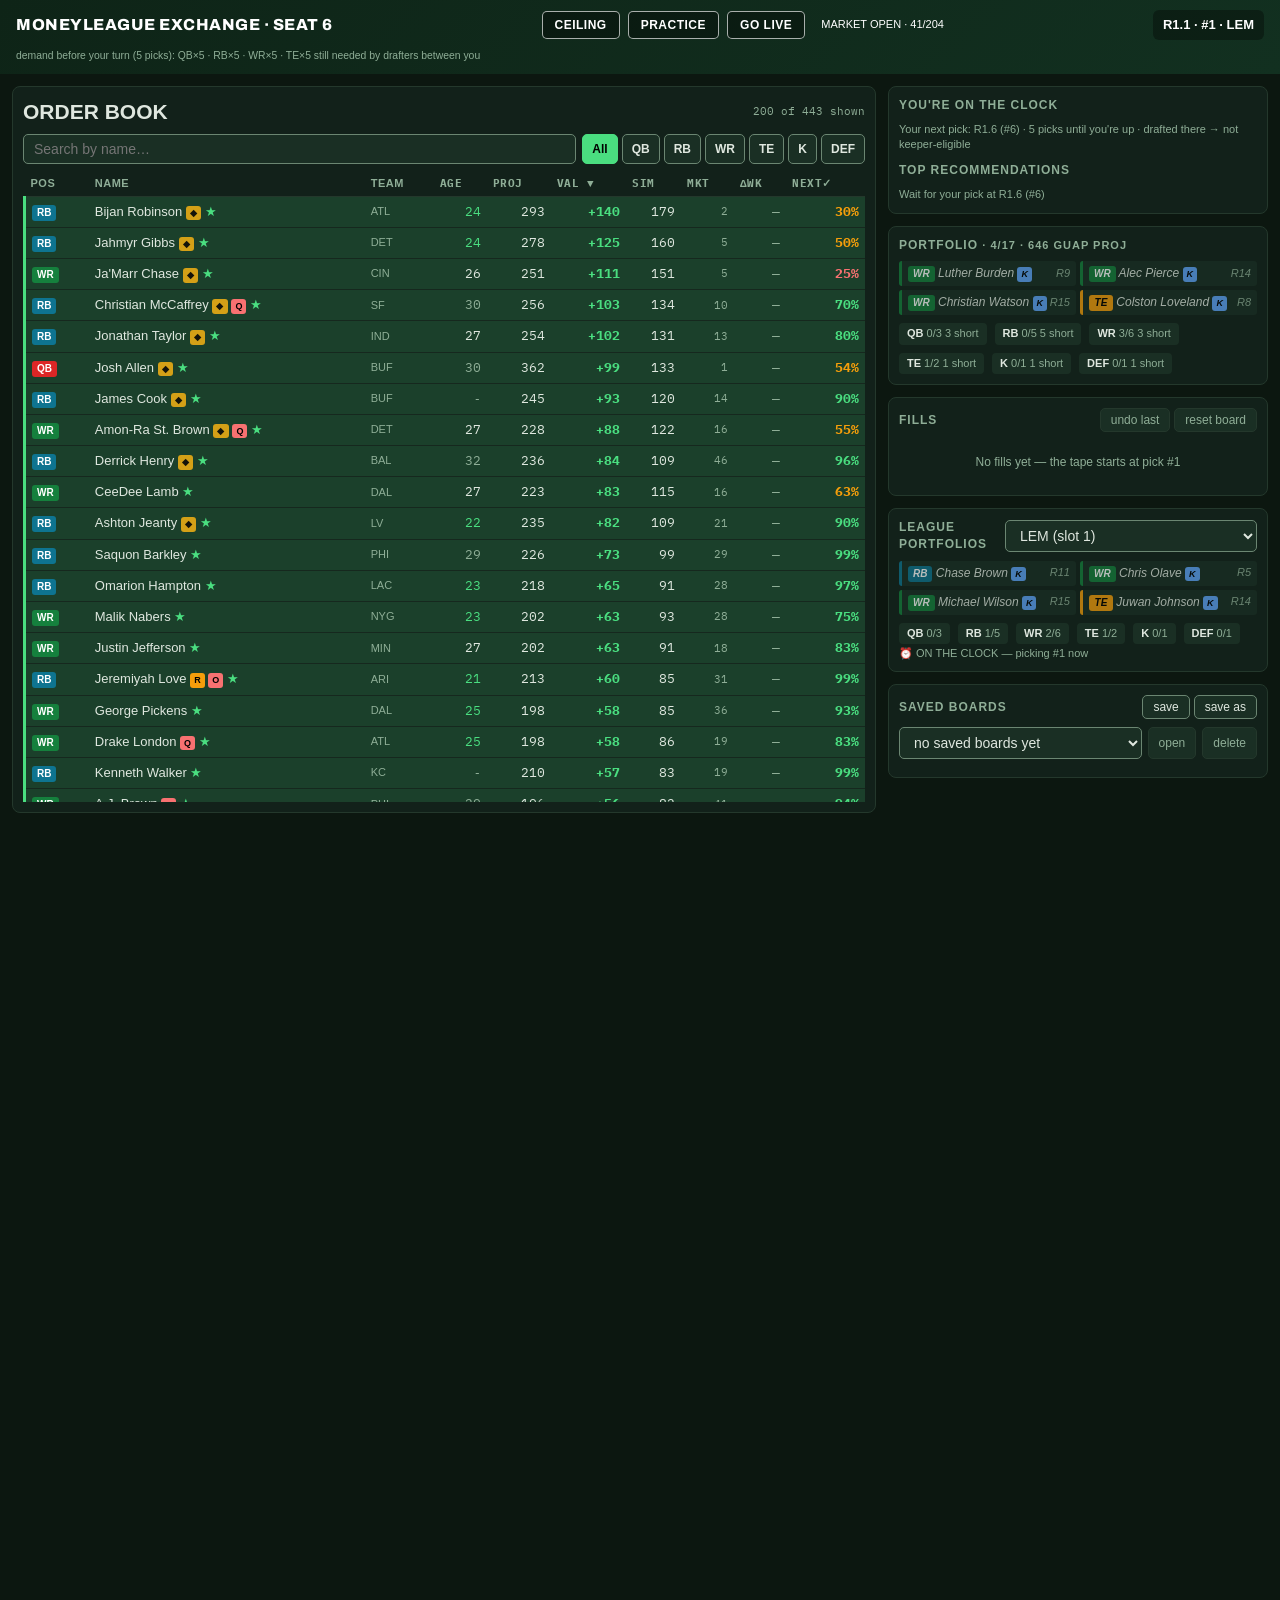
==== commit aedeec89: "Weekly refresh: sync draft helper 2026-11-03" ====
--- a/draft_helper/standalone.html
+++ b/draft_helper/standalone.html
@@ -845,7 +845,7 @@
       "fp_std": null,
       "age": 29,
       "years_exp": 8,
-      "injury": "Questionable",
+      "injury": "",
       "stash": 0.0,
       "adp_delta": 0.0,
       "svq": [
@@ -1338,7 +1338,7 @@
       "fp_std": null,
       "age": 29,
       "years_exp": 7,
-      "injury": "",
+      "injury": "Out",
       "stash": 0.0,
       "adp_delta": 0.0,
       "svq": [
@@ -2061,7 +2061,7 @@
       "fp_rank": null,
       "fp_pos_rank": null,
       "fp_std": null,
-      "age": 27,
+      "age": 28,
       "years_exp": 6,
       "injury": "",
       "stash": 0.0,
@@ -2150,7 +2150,7 @@
       "fp_std": null,
       "age": 24,
       "years_exp": 2,
-      "injury": "Out",
+      "injury": "",
       "stash": 0.4,
       "adp_delta": 0.0,
       "svq": [
@@ -2208,7 +2208,7 @@
       "fp_std": null,
       "age": 38,
       "years_exp": 17,
-      "injury": "",
+      "injury": "Questionable",
       "stash": 0.0,
       "adp_delta": 0.0,
       "svq": [
@@ -2237,7 +2237,7 @@
       "fp_std": null,
       "age": 31,
       "years_exp": 7,
-      "injury": "Out",
+      "injury": "IR",
       "stash": 0.0,
       "adp_delta": 0.0,
       "svq": [
@@ -2266,7 +2266,7 @@
       "fp_std": null,
       "age": 24,
       "years_exp": 1,
-      "injury": "Out",
+      "injury": "",
       "stash": 0.4,
       "adp_delta": 0.0,
       "svq": [
@@ -2353,7 +2353,7 @@
       "fp_std": null,
       "age": 26,
       "years_exp": 3,
-      "injury": "Out",
+      "injury": "",
       "stash": 0.0,
       "adp_delta": 0.0,
       "svq": [
@@ -2467,7 +2467,7 @@
       "fp_rank": null,
       "fp_pos_rank": null,
       "fp_std": null,
-      "age": 22,
+      "age": 23,
       "years_exp": 1,
       "injury": "",
       "stash": 0.4,
@@ -2498,7 +2498,7 @@
       "fp_std": null,
       "age": 27,
       "years_exp": 4,
-      "injury": "",
+      "injury": "Questionable",
       "stash": 0.0,
       "adp_delta": 0.0,
       "svq": [
@@ -2728,7 +2728,7 @@
       "fp_std": null,
       "age": 27,
       "years_exp": 5,
-      "injury": "Questionable",
+      "injury": "",
       "stash": 0.0,
       "adp_delta": 0.0,
       "svq": [
@@ -2757,7 +2757,7 @@
       "fp_std": null,
       "age": 21,
       "years_exp": 0,
-      "injury": "",
+      "injury": "Out",
       "stash": 0.4,
       "adp_delta": 0.0,
       "svq": [
@@ -2814,7 +2814,7 @@
       "fp_std": null,
       "age": 24,
       "years_exp": 1,
-      "injury": "",
+      "injury": "Out",
       "stash": 0.4,
       "adp_delta": 0.0,
       "svq": [
@@ -2872,7 +2872,7 @@
       "fp_std": null,
       "age": 23,
       "years_exp": 0,
-      "injury": "IR",
+      "injury": "",
       "stash": 0.4,
       "adp_delta": 0.0,
       "svq": [
@@ -2988,7 +2988,7 @@
       "fp_std": null,
       "age": 29,
       "years_exp": 7,
-      "injury": "",
+      "injury": "Questionable",
       "stash": 0.0,
       "adp_delta": 0.0,
       "svq": [
@@ -3129,7 +3129,7 @@
       "fp_rank": null,
       "fp_pos_rank": null,
       "fp_std": null,
-      "age": 25,
+      "age": 26,
       "years_exp": 3,
       "injury": "",
       "stash": 0.0,
@@ -3160,7 +3160,7 @@
       "fp_std": null,
       "age": 29,
       "years_exp": 8,
-      "injury": "Out",
+      "injury": "Questionable",
       "stash": 0.0,
       "adp_delta": 0.0,
       "svq": [
@@ -3416,7 +3416,7 @@
       "fp_std": null,
       "age": 23,
       "years_exp": 1,
-      "injury": "",
+      "injury": "Questionable",
       "stash": 0.4,
       "adp_delta": 0.0,
       "svq": [
@@ -3472,7 +3472,7 @@
       "fp_rank": null,
       "fp_pos_rank": null,
       "fp_std": null,
-      "age": 27,
+      "age": 28,
       "years_exp": 4,
       "injury": "",
       "stash": 0.0,
@@ -3700,7 +3700,7 @@
       "fp_std": null,
       "age": 25,
       "years_exp": 1,
-      "injury": "",
+      "injury": "Questionable",
       "stash": 0.25,
       "svq": [
         170,
@@ -3728,7 +3728,7 @@
       "fp_std": null,
       "age": 26,
       "years_exp": 3,
-      "injury": "",
+      "injury": "Questionable",
       "stash": 0.0,
       "adp_delta": 0.0,
       "svq": [
@@ -3985,7 +3985,7 @@
       "fp_std": null,
       "age": 27,
       "years_exp": 3,
-      "injury": "Questionable",
+      "injury": "",
       "stash": 0.0,
       "adp_delta": 0.0,
       "svq": [
@@ -4130,7 +4130,7 @@
       "fp_std": null,
       "age": 27,
       "years_exp": 4,
-      "injury": "",
+      "injury": "Out",
       "stash": 0.0,
       "adp_delta": 0.0,
       "svq": [
@@ -4412,7 +4412,7 @@
       "fp_std": null,
       "age": 29,
       "years_exp": 7,
-      "injury": "",
+      "injury": "Questionable",
       "stash": 0.0,
       "adp_delta": 0.0,
       "svq": [
@@ -4953,10 +4953,10 @@
       "fp_rank": null,
       "fp_pos_rank": null,
       "fp_std": null,
-      "age": 24,
+      "age": 25,
       "years_exp": 2,
-      "injury": "Questionable",
-      "stash": 0.4,
+      "injury": "",
+      "stash": 0.25,
       "adp_delta": 0.0,
       "svq": [
         0,
@@ -4984,7 +4984,7 @@
       "fp_std": null,
       "age": 31,
       "years_exp": 10,
-      "injury": "",
+      "injury": "Out",
       "stash": 0.0,
       "adp_delta": 0.0,
       "svq": [
@@ -5126,7 +5126,7 @@
       "fp_std": null,
       "age": 23,
       "years_exp": 1,
-      "injury": "Questionable",
+      "injury": "",
       "stash": 0.4,
       "adp_delta": 0.0,
       "svq": [
@@ -5155,7 +5155,7 @@
       "fp_std": null,
       "age": 25,
       "years_exp": 1,
-      "injury": "",
+      "injury": "IR",
       "stash": 0.25,
       "adp_delta": 0.0,
       "svq": [
@@ -6772,7 +6772,7 @@
       "fp_std": null,
       "age": 31,
       "years_exp": 10,
-      "injury": "",
+      "injury": "Questionable",
       "stash": 0.0,
       "adp_delta": 0.0,
       "svq": [
@@ -6931,7 +6931,7 @@
       "fp_std": null,
       "age": 24,
       "years_exp": 1,
-      "injury": "Out",
+      "injury": "",
       "stash": 0.4,
       "adp_delta": 0.0,
       "svq": [
@@ -7247,7 +7247,7 @@
       "fp_std": null,
       "age": 22,
       "years_exp": 0,
-      "injury": "",
+      "injury": "Out",
       "stash": 0.4,
       "adp_delta": 0.0,
       "svq": [
@@ -7276,7 +7276,7 @@
       "fp_std": null,
       "age": 27,
       "years_exp": 6,
-      "injury": "",
+      "injury": "Out",
       "stash": 0.0,
       "adp_delta": 0.0,
       "svq": [
@@ -7332,7 +7332,7 @@
       "fp_rank": null,
       "fp_pos_rank": null,
       "fp_std": null,
-      "age": 26,
+      "age": 27,
       "years_exp": 3,
       "injury": "",
       "stash": 0.0,
@@ -7378,7 +7378,7 @@
       "fp_std": null,
       "age": 23,
       "years_exp": 0,
-      "injury": "Out",
+      "injury": "",
       "stash": 0.4,
       "adp_delta": 0.0,
       "svq": [
@@ -7609,7 +7609,7 @@
       "fp_std": null,
       "age": 24,
       "years_exp": 0,
-      "injury": "",
+      "injury": "Out",
       "stash": 0.4,
       "svq": [
         144,
@@ -7903,7 +7903,7 @@
       "fp_std": null,
       "age": 23,
       "years_exp": 1,
-      "injury": "IR",
+      "injury": "",
       "stash": 0.4,
       "adp_delta": 0.0
     },
@@ -8104,7 +8104,7 @@
       "fp_std": null,
       "age": 25,
       "years_exp": 1,
-      "injury": "Questionable",
+      "injury": "",
       "stash": 0.25
     },
     {
@@ -8134,7 +8134,7 @@
       "fp_std": null,
       "age": 24,
       "years_exp": 1,
-      "injury": "Questionable",
+      "injury": "IR",
       "stash": 0.4,
       "adp_delta": 0.0
     },
@@ -8194,7 +8194,7 @@
       "fp_std": null,
       "age": 31,
       "years_exp": 8,
-      "injury": "Out",
+      "injury": "",
       "stash": 0.0,
       "adp_delta": 0.0
     },
@@ -8210,7 +8210,7 @@
       "fp_std": null,
       "age": 31,
       "years_exp": 9,
-      "injury": "",
+      "injury": "Out",
       "stash": 0.0
     },
     {
@@ -8269,7 +8269,7 @@
       "fp_std": null,
       "age": 25,
       "years_exp": 3,
-      "injury": "Out",
+      "injury": "",
       "stash": 0.0,
       "adp_delta": 0.0,
       "svq": [
@@ -8313,7 +8313,7 @@
       "fp_std": null,
       "age": 29,
       "years_exp": 7,
-      "injury": "Out",
+      "injury": "",
       "stash": 0.0
     },
     {
@@ -8388,7 +8388,7 @@
       "fp_std": null,
       "age": 22,
       "years_exp": 0,
-      "injury": "",
+      "injury": "Out",
       "stash": 0.4
     },
     {
@@ -8416,7 +8416,7 @@
       "fp_rank": null,
       "fp_pos_rank": null,
       "fp_std": null,
-      "age": 28,
+      "age": 29,
       "years_exp": 6,
       "injury": "",
       "stash": 0.0,
@@ -8434,7 +8434,7 @@
       "fp_std": null,
       "age": 31,
       "years_exp": 9,
-      "injury": "",
+      "injury": "Out",
       "stash": 0.0
     },
     {
@@ -8749,7 +8749,7 @@
       "fp_std": null,
       "age": 22,
       "years_exp": 0,
-      "injury": "Out",
+      "injury": "",
       "stash": 0.4,
       "adp_delta": 0.0,
       "svq": [
@@ -9204,7 +9204,7 @@
       "fp_rank": null,
       "fp_pos_rank": null,
       "fp_std": null,
-      "age": 31,
+      "age": 32,
       "years_exp": 10,
       "injury": "",
       "stash": 0.0
@@ -9461,7 +9461,7 @@
       "fp_std": null,
       "age": 28,
       "years_exp": 3,
-      "injury": "",
+      "injury": "Out",
       "stash": 0.0
     },
     {
@@ -9491,7 +9491,7 @@
       "fp_std": null,
       "age": 28,
       "years_exp": 7,
-      "injury": "",
+      "injury": "Questionable",
       "stash": 0.0
     },
     {
@@ -9658,7 +9658,7 @@
       "fp_std": null,
       "age": 23,
       "years_exp": 2,
-      "injury": "Questionable",
+      "injury": "",
       "stash": 0.4,
       "adp_delta": 0.0
     },
@@ -9733,7 +9733,7 @@
       "fp_std": null,
       "age": 23,
       "years_exp": 0,
-      "injury": "Questionable",
+      "injury": "Out",
       "stash": 0.4
     },
     {
@@ -9959,7 +9959,7 @@
       "fp_std": null,
       "age": 27,
       "years_exp": 4,
-      "injury": "Out",
+      "injury": "",
       "stash": 0.0
     },
     {
@@ -9989,7 +9989,7 @@
       "fp_std": null,
       "age": 27,
       "years_exp": 5,
-      "injury": "",
+      "injury": "Out",
       "stash": 0.0
     },
     {
@@ -10575,7 +10575,7 @@
       "fp_std": null,
       "age": 27,
       "years_exp": 3,
-      "injury": "Out",
+      "injury": "",
       "stash": 0.0
     },
     {
@@ -10802,7 +10802,7 @@
       "fp_std": null,
       "age": 23,
       "years_exp": 0,
-      "injury": "",
+      "injury": "Questionable",
       "stash": 0.4
     },
     {
@@ -10923,7 +10923,7 @@
       "fp_std": null,
       "age": 23,
       "years_exp": 2,
-      "injury": "Out",
+      "injury": "",
       "stash": 0.4,
       "adp_delta": 0.0
     },
@@ -10939,7 +10939,7 @@
       "fp_std": null,
       "age": 26,
       "years_exp": 4,
-      "injury": "Questionable",
+      "injury": "IR",
       "stash": 0.0
     },
     {
@@ -11350,9 +11350,9 @@
       "fp_rank": null,
       "fp_pos_rank": null,
       "fp_std": null,
-      "age": 32,
+      "age": 33,
       "years_exp": 11,
-      "injury": "Out",
+      "injury": "",
       "stash": 0.0,
       "adp_delta": 0.0
     },
@@ -14113,7 +14113,7 @@
         }
       },
       "eric_m": {
-        "age_at_draft": 24.6,
+        "age_at_draft": 24.7,
         "rookie_share": 0.3,
         "yr2_share": 0.13,
         "reach": {
@@ -14140,7 +14140,7 @@
         }
       },
       "brower_barry": {
-        "age_at_draft": 24.9,
+        "age_at_draft": 25.0,
         "rookie_share": 0.22,
         "yr2_share": 0.22,
         "reach": {
@@ -14194,7 +14194,7 @@
         }
       },
       "brian_bigguap": {
-        "age_at_draft": 25.2,
+        "age_at_draft": 25.3,
         "rookie_share": 0.15,
         "yr2_share": 0.26,
         "reach": {
@@ -14221,7 +14221,7 @@
         }
       },
       "dave_aka_wang": {
-        "age_at_draft": 24.6,
+        "age_at_draft": 24.7,
         "rookie_share": 0.18,
         "yr2_share": 0.24,
         "reach": {
@@ -14248,7 +14248,7 @@
         }
       },
       "trevor_bergerboy": {
-        "age_at_draft": 24.7,
+        "age_at_draft": 24.8,
         "rookie_share": 0.14,
         "yr2_share": 0.24,
         "reach": {
@@ -14498,13 +14498,13 @@
             "qb1": 8,
             "qb2": 9,
             "rook_share": 0.18,
-            "age": 24.4
+            "age": 24.5
           },
           "2024": {
             "qb1": 1,
             "qb2": 3,
             "rook_share": 0.2,
-            "age": 24.3
+            "age": 24.4
           }
         }
       },
@@ -14514,7 +14514,7 @@
         "qb2_iqr": 6,
         "qb2_stable": false,
         "rook_share_mean": 0.21,
-        "age_mean": 24.3,
+        "age_mean": 24.4,
         "by_year": {
           "2015": {
             "qb1": 6,
@@ -14544,7 +14544,7 @@
             "qb1": 5,
             "qb2": 8,
             "rook_share": 0.17,
-            "age": 24.2
+            "age": 24.3
           },
           "2020": {
             "qb1": 4,
@@ -14776,7 +14776,7 @@
             "qb1": 3,
             "qb2": 8,
             "rook_share": 0.29,
-            "age": 23.1
+            "age": 23.2
           },
           "2017": {
             "qb1": 5,
@@ -14794,7 +14794,7 @@
             "qb1": 5,
             "qb2": 8,
             "rook_share": 0.07,
-            "age": 23.9
+            "age": 24.0
           },
           "2020": {
             "qb1": 5,
@@ -14818,7 +14818,7 @@
             "qb1": 1,
             "qb2": 4,
             "rook_share": 0.33,
-            "age": 24.1
+            "age": 24.2
           },
           "2024": {
             "qb1": 6,
@@ -14830,7 +14830,7 @@
             "qb1": 4,
             "qb2": 7,
             "rook_share": 0.25,
-            "age": 24.6
+            "age": 24.7
           }
         }
       },
@@ -14864,7 +14864,7 @@
             "qb1": 7,
             "qb2": 11,
             "rook_share": 0.24,
-            "age": 22.9
+            "age": 23.0
           },
           "2019": {
             "qb1": 3,
@@ -14946,7 +14946,7 @@
             "qb1": 7,
             "qb2": 10,
             "rook_share": 0.0,
-            "age": 23.3
+            "age": 23.4
           },
           "2020": {
             "qb1": 5,
@@ -14976,7 +14976,7 @@
             "qb1": 3,
             "qb2": 4,
             "rook_share": 0.12,
-            "age": 24.1
+            "age": 24.2
           },
           "2025": {
             "qb1": 1,
@@ -15034,7 +15034,7 @@
             "qb1": 4,
             "qb2": 5,
             "rook_share": 0.07,
-            "age": 24.4
+            "age": 24.5
           },
           "2022": {
             "qb1": 3,
@@ -15058,7 +15058,7 @@
             "qb1": 6,
             "qb2": 11,
             "rook_share": 0.29,
-            "age": 24.7
+            "age": 24.8
           }
         }
       },
@@ -15086,7 +15086,7 @@
             "qb1": 2,
             "qb2": 4,
             "rook_share": 0.06,
-            "age": 24.9
+            "age": 25.0
           },
           "2018": {
             "qb1": 3,
@@ -15116,7 +15116,7 @@
             "qb1": 2,
             "qb2": 3,
             "rook_share": 0.0,
-            "age": 27.8
+            "age": 27.9
           },
           "2023": {
             "qb1": 3,
@@ -15208,7 +15208,7 @@
         "qb2_iqr": 0,
         "qb2_stable": true,
         "rook_share_mean": 0.18,
-        "age_mean": 24.8,
+        "age_mean": 24.9,
         "by_year": {
           "2019": {
             "qb1": 4,
@@ -15226,7 +15226,7 @@
             "qb1": 6,
             "qb2": 7,
             "rook_share": 0.21,
-            "age": 24.4
+            "age": 24.5
           },
           "2022": {
             "qb1": 5,
@@ -15238,19 +15238,19 @@
             "qb1": 3,
             "qb2": null,
             "rook_share": 0.0,
-            "age": 25.8
+            "age": 25.9
           },
           "2024": {
             "qb1": 2,
             "qb2": 7,
             "rook_share": 0.31,
-            "age": 25.2
+            "age": 25.3
           },
           "2025": {
             "qb1": 1,
             "qb2": 5,
             "rook_share": 0.35,
-            "age": 23.8
+            "age": 23.9
           }
         }
       },
@@ -15481,7 +15481,7 @@
       }
     },
     "5": {
-      "age_at_draft": 25.2,
+      "age_at_draft": 25.3,
       "rookie_share": 0.15,
       "yr2_share": 0.26,
       "reach": {
@@ -15508,7 +15508,7 @@
       }
     },
     "6": {
-      "age_at_draft": 24.6,
+      "age_at_draft": 24.7,
       "rookie_share": 0.3,
       "yr2_share": 0.13,
       "reach": {
@@ -15562,7 +15562,7 @@
       }
     },
     "8": {
-      "age_at_draft": 24.9,
+      "age_at_draft": 25.0,
       "rookie_share": 0.22,
       "yr2_share": 0.22,
       "reach": {
@@ -15643,7 +15643,7 @@
       }
     },
     "11": {
-      "age_at_draft": 24.7,
+      "age_at_draft": 24.8,
       "rookie_share": 0.14,
       "yr2_share": 0.24,
       "reach": {
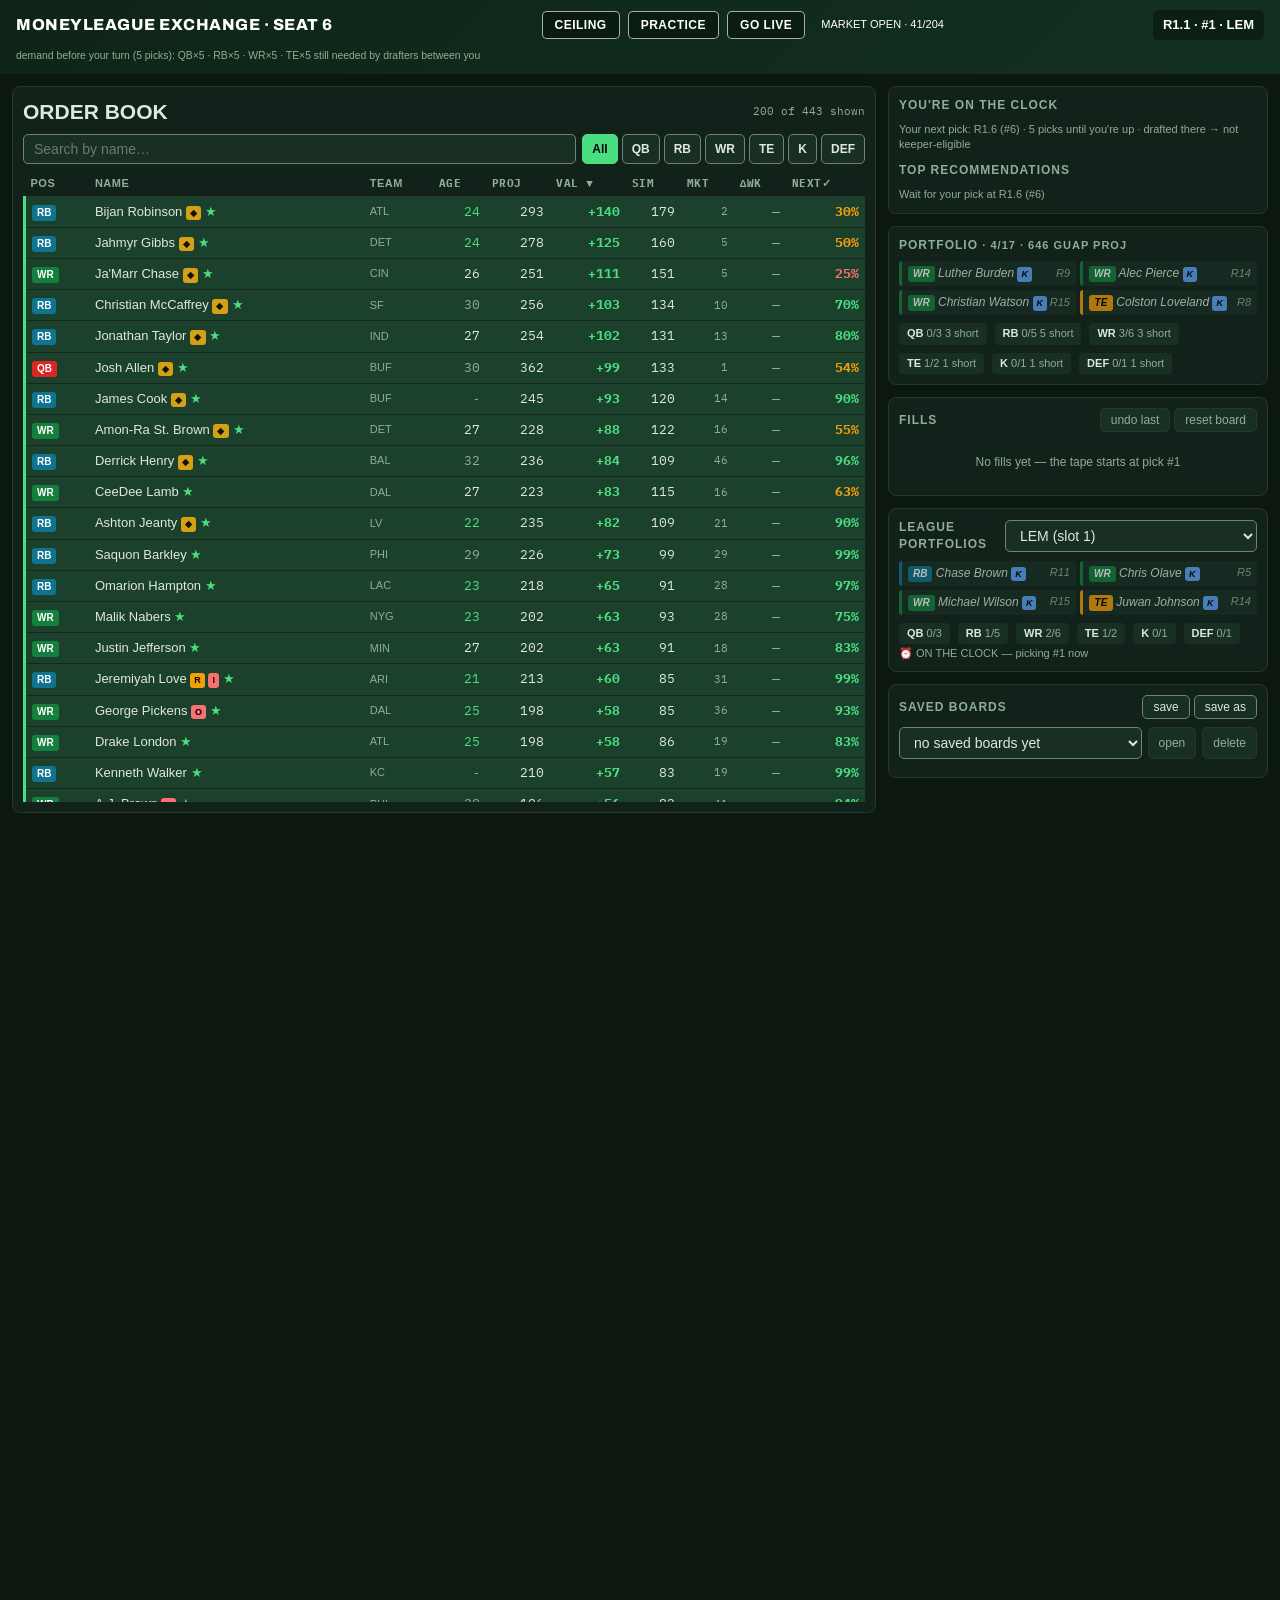
==== commit 3faa605d: "Weekly refresh: sync draft helper 2026-11-10" ====
--- a/draft_helper/standalone.html
+++ b/draft_helper/standalone.html
@@ -526,7 +526,7 @@
       "fp_std": null,
       "age": 25,
       "years_exp": 3,
-      "injury": "",
+      "injury": "Questionable",
       "stash": 0.0,
       "adp_delta": 0.0,
       "svq": [
@@ -584,7 +584,7 @@
       "fp_std": null,
       "age": 30,
       "years_exp": 9,
-      "injury": "Questionable",
+      "injury": "",
       "stash": 0.0,
       "adp_delta": 0.0,
       "svq": [
@@ -758,7 +758,7 @@
       "fp_std": null,
       "age": 27,
       "years_exp": 5,
-      "injury": "Questionable",
+      "injury": "",
       "stash": 0.0,
       "adp_delta": 0.0,
       "svq": [
@@ -961,7 +961,7 @@
       "fp_std": null,
       "age": 21,
       "years_exp": 0,
-      "injury": "Out",
+      "injury": "IR",
       "stash": 0.4,
       "adp_delta": 0.0,
       "svq": [
@@ -990,7 +990,7 @@
       "fp_std": null,
       "age": 29,
       "years_exp": 8,
-      "injury": "Out",
+      "injury": "IR",
       "stash": 0.0,
       "adp_delta": 0.0,
       "svq": [
@@ -1222,7 +1222,7 @@
       "fp_std": null,
       "age": 25,
       "years_exp": 4,
-      "injury": "",
+      "injury": "Out",
       "stash": 0.0,
       "adp_delta": 0.0,
       "svq": [
@@ -1251,7 +1251,7 @@
       "fp_std": null,
       "age": 25,
       "years_exp": 4,
-      "injury": "Questionable",
+      "injury": "",
       "stash": 0.0,
       "adp_delta": 0.0,
       "svq": [
@@ -1425,7 +1425,7 @@
       "fp_std": null,
       "age": 28,
       "years_exp": 7,
-      "injury": "",
+      "injury": "Out",
       "stash": 0.0,
       "adp_delta": 0.0,
       "svq": [
@@ -1512,7 +1512,7 @@
       "fp_std": null,
       "age": 28,
       "years_exp": 6,
-      "injury": "",
+      "injury": "Questionable",
       "stash": 0.0,
       "adp_delta": 0.0,
       "svq": [
@@ -1570,7 +1570,7 @@
       "fp_std": null,
       "age": 26,
       "years_exp": 4,
-      "injury": "",
+      "injury": "Out",
       "stash": 0.0,
       "adp_delta": 0.0,
       "svq": [
@@ -1599,7 +1599,7 @@
       "fp_std": null,
       "age": 25,
       "years_exp": 4,
-      "injury": "Out",
+      "injury": "",
       "stash": 0.0,
       "adp_delta": 0.0,
       "svq": [
@@ -2150,7 +2150,7 @@
       "fp_std": null,
       "age": 24,
       "years_exp": 2,
-      "injury": "",
+      "injury": "Questionable",
       "stash": 0.4,
       "adp_delta": 0.0,
       "svq": [
@@ -2208,7 +2208,7 @@
       "fp_std": null,
       "age": 38,
       "years_exp": 17,
-      "injury": "Questionable",
+      "injury": "",
       "stash": 0.0,
       "adp_delta": 0.0,
       "svq": [
@@ -2295,7 +2295,7 @@
       "fp_std": null,
       "age": 31,
       "years_exp": 9,
-      "injury": "",
+      "injury": "Questionable",
       "stash": 0.0,
       "adp_delta": 0.0,
       "svq": [
@@ -2324,7 +2324,7 @@
       "fp_std": null,
       "age": 24,
       "years_exp": 1,
-      "injury": "Out",
+      "injury": "",
       "stash": 0.4,
       "adp_delta": 0.0,
       "svq": [
@@ -2411,7 +2411,7 @@
       "fp_std": null,
       "age": 24,
       "years_exp": 1,
-      "injury": "Questionable",
+      "injury": "Out",
       "stash": 0.4,
       "adp_delta": 0.0,
       "svq": [
@@ -2498,7 +2498,7 @@
       "fp_std": null,
       "age": 27,
       "years_exp": 4,
-      "injury": "Questionable",
+      "injury": "",
       "stash": 0.0,
       "adp_delta": 0.0,
       "svq": [
@@ -2728,7 +2728,7 @@
       "fp_std": null,
       "age": 27,
       "years_exp": 5,
-      "injury": "",
+      "injury": "Out",
       "stash": 0.0,
       "adp_delta": 0.0,
       "svq": [
@@ -2988,7 +2988,7 @@
       "fp_std": null,
       "age": 29,
       "years_exp": 7,
-      "injury": "Questionable",
+      "injury": "Out",
       "stash": 0.0,
       "adp_delta": 0.0,
       "svq": [
@@ -3045,7 +3045,7 @@
       "fp_std": null,
       "age": 28,
       "years_exp": 5,
-      "injury": "",
+      "injury": "Out",
       "stash": 0.0,
       "adp_delta": 0.0,
       "svq": [
@@ -3102,7 +3102,7 @@
       "fp_std": null,
       "age": 29,
       "years_exp": 8,
-      "injury": "",
+      "injury": "Out",
       "stash": 0.0,
       "adp_delta": 0.0,
       "svq": [
@@ -3160,7 +3160,7 @@
       "fp_std": null,
       "age": 29,
       "years_exp": 8,
-      "injury": "Questionable",
+      "injury": "",
       "stash": 0.0,
       "adp_delta": 0.0,
       "svq": [
@@ -3359,7 +3359,7 @@
       "fp_std": null,
       "age": 22,
       "years_exp": 0,
-      "injury": "IR",
+      "injury": "",
       "stash": 0.4,
       "adp_delta": 0.0,
       "svq": [
@@ -3416,7 +3416,7 @@
       "fp_std": null,
       "age": 23,
       "years_exp": 1,
-      "injury": "Questionable",
+      "injury": "",
       "stash": 0.4,
       "adp_delta": 0.0,
       "svq": [
@@ -3700,7 +3700,7 @@
       "fp_std": null,
       "age": 25,
       "years_exp": 1,
-      "injury": "Questionable",
+      "injury": "IR",
       "stash": 0.25,
       "svq": [
         170,
@@ -3728,7 +3728,7 @@
       "fp_std": null,
       "age": 26,
       "years_exp": 3,
-      "injury": "Questionable",
+      "injury": "Out",
       "stash": 0.0,
       "adp_delta": 0.0,
       "svq": [
@@ -4043,7 +4043,7 @@
       "fp_std": null,
       "age": 27,
       "years_exp": 4,
-      "injury": "",
+      "injury": "Questionable",
       "stash": 0.0,
       "adp_delta": 0.0,
       "svq": [
@@ -4410,9 +4410,9 @@
       "fp_rank": null,
       "fp_pos_rank": null,
       "fp_std": null,
-      "age": 29,
+      "age": 30,
       "years_exp": 7,
-      "injury": "Questionable",
+      "injury": "",
       "stash": 0.0,
       "adp_delta": 0.0,
       "svq": [
@@ -4926,7 +4926,7 @@
       "fp_std": null,
       "age": 23,
       "years_exp": 2,
-      "injury": "",
+      "injury": "Out",
       "stash": 0.4,
       "adp_delta": 0.0,
       "svq": [
@@ -4984,7 +4984,7 @@
       "fp_std": null,
       "age": 31,
       "years_exp": 10,
-      "injury": "Out",
+      "injury": "",
       "stash": 0.0,
       "adp_delta": 0.0,
       "svq": [
@@ -5040,7 +5040,7 @@
       "fp_rank": null,
       "fp_pos_rank": null,
       "fp_std": null,
-      "age": 27,
+      "age": 28,
       "years_exp": 3,
       "injury": "IR",
       "stash": 0.0,
@@ -5352,7 +5352,7 @@
       "fp_rank": null,
       "fp_pos_rank": null,
       "fp_std": null,
-      "age": 41,
+      "age": 42,
       "years_exp": 19,
       "injury": "",
       "stash": 0.0,
@@ -6423,7 +6423,7 @@
       "fp_std": null,
       "age": 27,
       "years_exp": 4,
-      "injury": "",
+      "injury": "Questionable",
       "stash": 0.0,
       "adp_delta": 0.0,
       "svq": [
@@ -6525,7 +6525,7 @@
       "fp_std": null,
       "age": 29,
       "years_exp": 6,
-      "injury": "",
+      "injury": "Out",
       "stash": 0.0,
       "adp_delta": 0.0,
       "svq": [
@@ -7276,7 +7276,7 @@
       "fp_std": null,
       "age": 27,
       "years_exp": 6,
-      "injury": "Out",
+      "injury": "",
       "stash": 0.0,
       "adp_delta": 0.0,
       "svq": [
@@ -7523,7 +7523,7 @@
       "fp_std": null,
       "age": 23,
       "years_exp": 1,
-      "injury": "IR",
+      "injury": "",
       "stash": 0.4,
       "adp_delta": 0.0,
       "svq": [
@@ -7750,7 +7750,7 @@
       "fp_std": null,
       "age": 25,
       "years_exp": 2,
-      "injury": "Out",
+      "injury": "",
       "stash": 0.25,
       "adp_delta": 0.0,
       "svq": [
@@ -7949,7 +7949,7 @@
       "fp_std": null,
       "age": 33,
       "years_exp": 9,
-      "injury": "IR",
+      "injury": "",
       "stash": 0.0
     },
     {
@@ -8150,7 +8150,7 @@
       "fp_std": null,
       "age": 25,
       "years_exp": 1,
-      "injury": "Questionable",
+      "injury": "",
       "stash": 0.25,
       "adp_delta": 0.0,
       "svq": [
@@ -8210,7 +8210,7 @@
       "fp_std": null,
       "age": 31,
       "years_exp": 9,
-      "injury": "Out",
+      "injury": "",
       "stash": 0.0
     },
     {
@@ -8225,7 +8225,7 @@
       "fp_std": null,
       "age": 23,
       "years_exp": 0,
-      "injury": "",
+      "injury": "Questionable",
       "stash": 0.4
     },
     {
@@ -8313,7 +8313,7 @@
       "fp_std": null,
       "age": 29,
       "years_exp": 7,
-      "injury": "",
+      "injury": "Questionable",
       "stash": 0.0
     },
     {
@@ -8343,7 +8343,7 @@
       "fp_std": null,
       "age": 29,
       "years_exp": 8,
-      "injury": "",
+      "injury": "IR",
       "stash": 0.0,
       "adp_delta": 0.0
     },
@@ -8418,7 +8418,7 @@
       "fp_std": null,
       "age": 29,
       "years_exp": 6,
-      "injury": "",
+      "injury": "Questionable",
       "stash": 0.0,
       "adp_delta": 0.0
     },
@@ -8434,7 +8434,7 @@
       "fp_std": null,
       "age": 31,
       "years_exp": 9,
-      "injury": "Out",
+      "injury": "IR",
       "stash": 0.0
     },
     {
@@ -9066,7 +9066,7 @@
       "fp_std": null,
       "age": 23,
       "years_exp": 2,
-      "injury": "Out",
+      "injury": "",
       "stash": 0.4
     },
     {
@@ -9094,7 +9094,7 @@
       "fp_rank": null,
       "fp_pos_rank": null,
       "fp_std": null,
-      "age": 35,
+      "age": 36,
       "years_exp": 13,
       "injury": "",
       "stash": 0.0
@@ -9221,7 +9221,7 @@
       "fp_std": null,
       "age": 26,
       "years_exp": 2,
-      "injury": "",
+      "injury": "Out",
       "stash": 0.25
     },
     {
@@ -9324,7 +9324,7 @@
       "fp_rank": null,
       "fp_pos_rank": null,
       "fp_std": null,
-      "age": 28,
+      "age": 29,
       "years_exp": 5,
       "injury": "",
       "stash": 0.0
@@ -9491,7 +9491,7 @@
       "fp_std": null,
       "age": 28,
       "years_exp": 7,
-      "injury": "Questionable",
+      "injury": "",
       "stash": 0.0
     },
     {
@@ -9506,7 +9506,7 @@
       "fp_std": null,
       "age": 24,
       "years_exp": 0,
-      "injury": "Out",
+      "injury": "",
       "stash": 0.4
     },
     {
@@ -9658,7 +9658,7 @@
       "fp_std": null,
       "age": 23,
       "years_exp": 2,
-      "injury": "",
+      "injury": "Out",
       "stash": 0.4,
       "adp_delta": 0.0
     },
@@ -9914,7 +9914,7 @@
       "fp_std": null,
       "age": 26,
       "years_exp": 4,
-      "injury": "",
+      "injury": "Out",
       "stash": 0.0
     },
     {
@@ -9959,7 +9959,7 @@
       "fp_std": null,
       "age": 27,
       "years_exp": 4,
-      "injury": "",
+      "injury": "Out",
       "stash": 0.0
     },
     {
@@ -9989,7 +9989,7 @@
       "fp_std": null,
       "age": 27,
       "years_exp": 5,
-      "injury": "Out",
+      "injury": "IR",
       "stash": 0.0
     },
     {
@@ -10034,7 +10034,7 @@
       "fp_std": null,
       "age": 32,
       "years_exp": 10,
-      "injury": "IR",
+      "injury": "",
       "stash": 0.0
     },
     {
@@ -10469,7 +10469,7 @@
       "fp_std": null,
       "age": 23,
       "years_exp": 1,
-      "injury": "Out",
+      "injury": "",
       "stash": 0.4,
       "adp_delta": 0.0
     },
@@ -10651,7 +10651,7 @@
       "fp_std": null,
       "age": 28,
       "years_exp": 7,
-      "injury": "",
+      "injury": "Out",
       "stash": 0.0
     },
     {
@@ -10726,7 +10726,7 @@
       "fp_std": null,
       "age": 23,
       "years_exp": 0,
-      "injury": "Out",
+      "injury": "IR",
       "stash": 0.4,
       "adp_delta": 0.0
     },
@@ -10802,7 +10802,7 @@
       "fp_std": null,
       "age": 23,
       "years_exp": 0,
-      "injury": "Questionable",
+      "injury": "IR",
       "stash": 0.4
     },
     {
@@ -10939,7 +10939,7 @@
       "fp_std": null,
       "age": 26,
       "years_exp": 4,
-      "injury": "IR",
+      "injury": "Questionable",
       "stash": 0.0
     },
     {
@@ -11090,7 +11090,7 @@
       "fp_std": null,
       "age": 31,
       "years_exp": 9,
-      "injury": "",
+      "injury": "Out",
       "stash": 0.0,
       "adp_delta": 0.0
     },
@@ -11106,7 +11106,7 @@
       "fp_std": null,
       "age": 23,
       "years_exp": 0,
-      "injury": "Out",
+      "injury": "",
       "stash": 0.4,
       "adp_delta": 0.0
     },
@@ -11278,7 +11278,7 @@
       "fp_std": null,
       "age": 23,
       "years_exp": 2,
-      "injury": "",
+      "injury": "Questionable",
       "stash": 0.4,
       "adp_delta": 0.0,
       "svq": [
@@ -14410,7 +14410,7 @@
         }
       },
       "josh_wildboy": {
-        "age_at_draft": 27.3,
+        "age_at_draft": 27.5,
         "rookie_share": 0.07,
         "yr2_share": 0.07,
         "reach": {
@@ -14450,7 +14450,7 @@
             "qb1": 3,
             "qb2": 4,
             "rook_share": 0.0,
-            "age": 23.2
+            "age": 23.3
           },
           "2016": {
             "qb1": 1,
@@ -14596,13 +14596,13 @@
             "qb1": 1,
             "qb2": 6,
             "rook_share": 0.06,
-            "age": 22.3
+            "age": 22.4
           },
           "2016": {
             "qb1": 8,
             "qb2": 9,
             "rook_share": 0.12,
-            "age": 22.8
+            "age": 22.9
           },
           "2017": {
             "qb1": 4,
@@ -14626,13 +14626,13 @@
             "qb1": 5,
             "qb2": 8,
             "rook_share": 0.15,
-            "age": 24.5
+            "age": 24.6
           },
           "2021": {
             "qb1": 4,
             "qb2": 9,
             "rook_share": 0.07,
-            "age": 24.9
+            "age": 25.0
           },
           "2022": {
             "qb1": 4,
@@ -14650,7 +14650,7 @@
             "qb1": 8,
             "qb2": 9,
             "rook_share": 0.07,
-            "age": 27.5
+            "age": 27.6
           },
           "2025": {
             "qb1": 4,
@@ -14882,7 +14882,7 @@
             "qb1": 8,
             "qb2": 8,
             "rook_share": 0.0,
-            "age": 24.1
+            "age": 24.2
           },
           "2022": {
             "qb1": 3,
@@ -14934,7 +14934,7 @@
             "qb1": 3,
             "qb2": 5,
             "rook_share": 0.18,
-            "age": 22.8
+            "age": 22.9
           },
           "2018": {
             "qb1": 3,
@@ -14946,7 +14946,7 @@
             "qb1": 7,
             "qb2": 10,
             "rook_share": 0.0,
-            "age": 23.4
+            "age": 23.5
           },
           "2020": {
             "qb1": 5,
@@ -15010,7 +15010,7 @@
             "qb1": 3,
             "qb2": 9,
             "rook_share": 0.06,
-            "age": 23.3
+            "age": 23.4
           },
           "2018": {
             "qb1": 4,
@@ -15122,7 +15122,7 @@
             "qb1": 3,
             "qb2": 9,
             "rook_share": 0.13,
-            "age": 27.2
+            "age": 27.3
           },
           "2024": {
             "qb1": 5,
@@ -15332,13 +15332,13 @@
         "qb2_iqr": null,
         "qb2_stable": false,
         "rook_share_mean": 0.08,
-        "age_mean": 27.3,
+        "age_mean": 27.5,
         "by_year": {
           "2025": {
             "qb1": 5,
             "qb2": 6,
             "rook_share": 0.08,
-            "age": 27.3
+            "age": 27.5
           }
         }
       }
@@ -15616,7 +15616,7 @@
       }
     },
     "10": {
-      "age_at_draft": 27.3,
+      "age_at_draft": 27.5,
       "rookie_share": 0.07,
       "yr2_share": 0.07,
       "reach": {
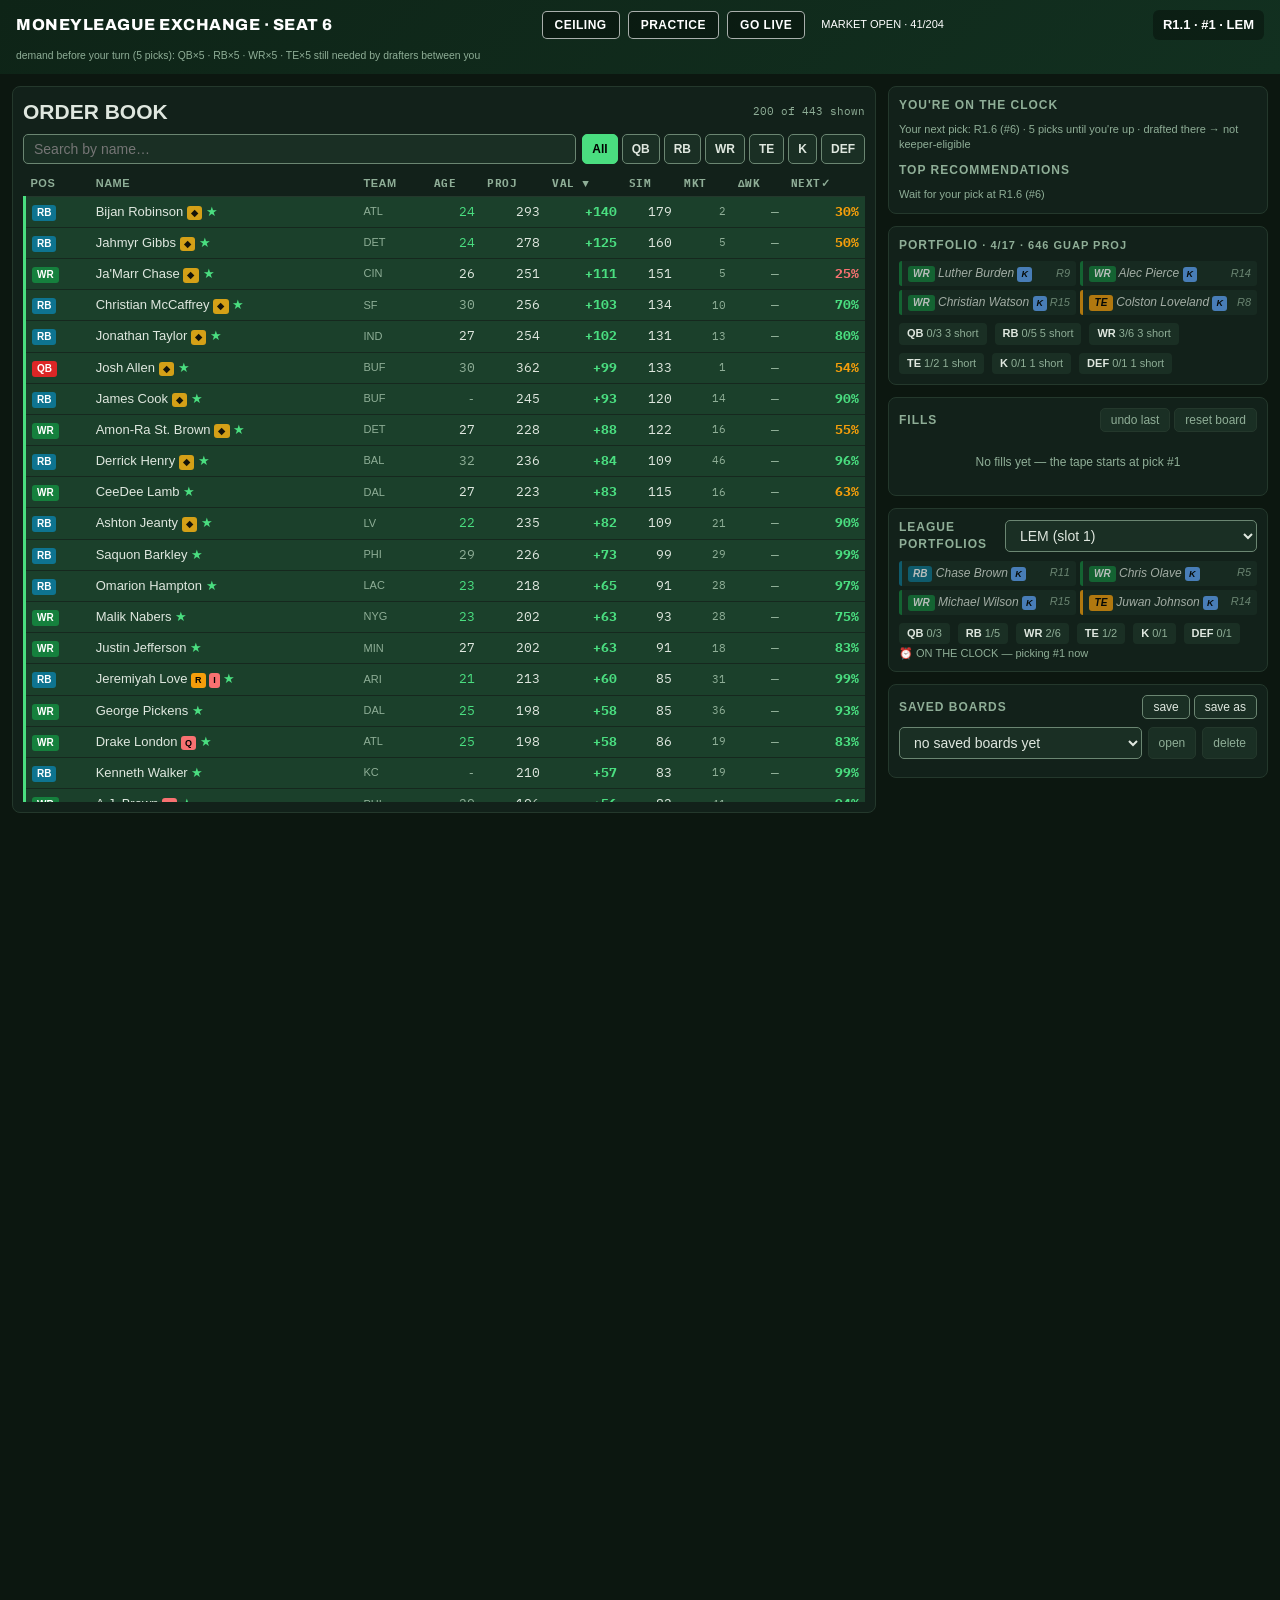
==== commit a7a163f3: "Weekly refresh: sync draft helper 2026-11-17" ====
--- a/draft_helper/standalone.html
+++ b/draft_helper/standalone.html
@@ -526,7 +526,7 @@
       "fp_std": null,
       "age": 25,
       "years_exp": 3,
-      "injury": "Questionable",
+      "injury": "IR",
       "stash": 0.0,
       "adp_delta": 0.0,
       "svq": [
@@ -1106,7 +1106,7 @@
       "fp_std": null,
       "age": 23,
       "years_exp": 2,
-      "injury": "",
+      "injury": "Out",
       "stash": 0.4,
       "adp_delta": 0.0,
       "svq": [
@@ -1222,7 +1222,7 @@
       "fp_std": null,
       "age": 25,
       "years_exp": 4,
-      "injury": "Out",
+      "injury": "",
       "stash": 0.0,
       "adp_delta": 0.0,
       "svq": [
@@ -1251,7 +1251,7 @@
       "fp_std": null,
       "age": 25,
       "years_exp": 4,
-      "injury": "",
+      "injury": "Questionable",
       "stash": 0.0,
       "adp_delta": 0.0,
       "svq": [
@@ -1280,7 +1280,7 @@
       "fp_std": null,
       "age": 24,
       "years_exp": 2,
-      "injury": "",
+      "injury": "Out",
       "stash": 0.4,
       "adp_delta": 0.0,
       "svq": [
@@ -1512,7 +1512,7 @@
       "fp_std": null,
       "age": 28,
       "years_exp": 6,
-      "injury": "Questionable",
+      "injury": "",
       "stash": 0.0,
       "adp_delta": 0.0,
       "svq": [
@@ -1570,7 +1570,7 @@
       "fp_std": null,
       "age": 26,
       "years_exp": 4,
-      "injury": "Out",
+      "injury": "",
       "stash": 0.0,
       "adp_delta": 0.0,
       "svq": [
@@ -2148,10 +2148,10 @@
       "fp_rank": null,
       "fp_pos_rank": null,
       "fp_std": null,
-      "age": 24,
+      "age": 25,
       "years_exp": 2,
-      "injury": "Questionable",
-      "stash": 0.4,
+      "injury": "Out",
+      "stash": 0.25,
       "adp_delta": 0.0,
       "svq": [
         3,
@@ -2177,7 +2177,7 @@
       "fp_rank": null,
       "fp_pos_rank": null,
       "fp_std": null,
-      "age": 27,
+      "age": 28,
       "years_exp": 5,
       "injury": "Out",
       "stash": 0.0,
@@ -2295,7 +2295,7 @@
       "fp_std": null,
       "age": 31,
       "years_exp": 9,
-      "injury": "Questionable",
+      "injury": "",
       "stash": 0.0,
       "adp_delta": 0.0,
       "svq": [
@@ -2411,7 +2411,7 @@
       "fp_std": null,
       "age": 24,
       "years_exp": 1,
-      "injury": "Out",
+      "injury": "",
       "stash": 0.4,
       "adp_delta": 0.0,
       "svq": [
@@ -2440,7 +2440,7 @@
       "fp_std": null,
       "age": 31,
       "years_exp": 8,
-      "injury": "",
+      "injury": "Questionable",
       "stash": 0.0,
       "adp_delta": 0.0,
       "svq": [
@@ -2814,7 +2814,7 @@
       "fp_std": null,
       "age": 24,
       "years_exp": 1,
-      "injury": "Out",
+      "injury": "IR",
       "stash": 0.4,
       "adp_delta": 0.0,
       "svq": [
@@ -3045,7 +3045,7 @@
       "fp_std": null,
       "age": 28,
       "years_exp": 5,
-      "injury": "Out",
+      "injury": "",
       "stash": 0.0,
       "adp_delta": 0.0,
       "svq": [
@@ -3445,7 +3445,7 @@
       "fp_std": null,
       "age": 37,
       "years_exp": 13,
-      "injury": "",
+      "injury": "Questionable",
       "stash": 0.0,
       "adp_delta": 0.0,
       "svq": [
@@ -3728,7 +3728,7 @@
       "fp_std": null,
       "age": 26,
       "years_exp": 3,
-      "injury": "Out",
+      "injury": "IR",
       "stash": 0.0,
       "adp_delta": 0.0,
       "svq": [
@@ -4043,7 +4043,7 @@
       "fp_std": null,
       "age": 27,
       "years_exp": 4,
-      "injury": "Questionable",
+      "injury": "IR",
       "stash": 0.0,
       "adp_delta": 0.0,
       "svq": [
@@ -4555,7 +4555,7 @@
       "fp_std": null,
       "age": 23,
       "years_exp": 1,
-      "injury": "",
+      "injury": "Questionable",
       "stash": 0.4,
       "adp_delta": 0.0,
       "svq": [
@@ -4839,7 +4839,7 @@
       "fp_rank": null,
       "fp_pos_rank": null,
       "fp_std": null,
-      "age": 34,
+      "age": 35,
       "years_exp": 12,
       "injury": "",
       "stash": 0.0,
@@ -4897,7 +4897,7 @@
       "fp_std": null,
       "age": 24,
       "years_exp": 3,
-      "injury": "",
+      "injury": "Out",
       "stash": 0.15,
       "adp_delta": 0.0,
       "svq": [
@@ -4926,7 +4926,7 @@
       "fp_std": null,
       "age": 23,
       "years_exp": 2,
-      "injury": "Out",
+      "injury": "",
       "stash": 0.4,
       "adp_delta": 0.0,
       "svq": [
@@ -5610,7 +5610,7 @@
       "fp_std": null,
       "age": 25,
       "years_exp": 4,
-      "injury": "",
+      "injury": "Questionable",
       "stash": 0.0,
       "adp_delta": 0.0,
       "svq": [
@@ -5637,7 +5637,7 @@
       "fp_rank": null,
       "fp_pos_rank": null,
       "fp_std": null,
-      "age": 30,
+      "age": 31,
       "years_exp": 8,
       "injury": "",
       "stash": 0.0,
@@ -6148,7 +6148,7 @@
       "fp_std": null,
       "age": 29,
       "years_exp": 7,
-      "injury": "",
+      "injury": "Out",
       "stash": 0.0,
       "adp_delta": 0.0,
       "svq": [
@@ -6307,7 +6307,7 @@
       "fp_std": null,
       "age": 28,
       "years_exp": 4,
-      "injury": "Out",
+      "injury": "",
       "stash": 0.0,
       "adp_delta": 0.0,
       "svq": [
@@ -6496,7 +6496,7 @@
       "fp_std": null,
       "age": 36,
       "years_exp": 13,
-      "injury": "",
+      "injury": "Out",
       "stash": 0.0,
       "adp_delta": 0.0,
       "svq": [
@@ -6772,7 +6772,7 @@
       "fp_std": null,
       "age": 31,
       "years_exp": 10,
-      "injury": "Questionable",
+      "injury": "",
       "stash": 0.0,
       "adp_delta": 0.0,
       "svq": [
@@ -7047,7 +7047,7 @@
       "fp_std": null,
       "age": 25,
       "years_exp": 3,
-      "injury": "Out",
+      "injury": "",
       "stash": 0.0,
       "adp_delta": 0.0,
       "svq": [
@@ -7580,7 +7580,7 @@
       "fp_std": null,
       "age": 30,
       "years_exp": 9,
-      "injury": "IR",
+      "injury": "",
       "stash": 0.0,
       "adp_delta": 0.0,
       "svq": [
@@ -7609,7 +7609,7 @@
       "fp_std": null,
       "age": 24,
       "years_exp": 0,
-      "injury": "Out",
+      "injury": "",
       "stash": 0.4,
       "svq": [
         144,
@@ -7635,7 +7635,7 @@
       "fp_rank": null,
       "fp_pos_rank": null,
       "fp_std": null,
-      "age": 29,
+      "age": 30,
       "years_exp": 7,
       "injury": "",
       "stash": 0.0,
@@ -7779,7 +7779,7 @@
       "fp_std": null,
       "age": 22,
       "years_exp": 0,
-      "injury": "",
+      "injury": "Out",
       "stash": 0.4,
       "adp_delta": 0.0
     },
@@ -8150,7 +8150,7 @@
       "fp_std": null,
       "age": 25,
       "years_exp": 1,
-      "injury": "",
+      "injury": "Out",
       "stash": 0.25,
       "adp_delta": 0.0,
       "svq": [
@@ -8225,7 +8225,7 @@
       "fp_std": null,
       "age": 23,
       "years_exp": 0,
-      "injury": "Questionable",
+      "injury": "",
       "stash": 0.4
     },
     {
@@ -8298,7 +8298,7 @@
       "fp_std": null,
       "age": 30,
       "years_exp": 4,
-      "injury": "Out",
+      "injury": "",
       "stash": 0.0
     },
     {
@@ -8313,7 +8313,7 @@
       "fp_std": null,
       "age": 29,
       "years_exp": 7,
-      "injury": "Questionable",
+      "injury": "",
       "stash": 0.0
     },
     {
@@ -8418,7 +8418,7 @@
       "fp_std": null,
       "age": 29,
       "years_exp": 6,
-      "injury": "Questionable",
+      "injury": "",
       "stash": 0.0,
       "adp_delta": 0.0
     },
@@ -8749,7 +8749,7 @@
       "fp_std": null,
       "age": 22,
       "years_exp": 0,
-      "injury": "",
+      "injury": "Out",
       "stash": 0.4,
       "adp_delta": 0.0,
       "svq": [
@@ -8912,7 +8912,7 @@
       "fp_rank": null,
       "fp_pos_rank": null,
       "fp_std": null,
-      "age": 26,
+      "age": 27,
       "years_exp": 2,
       "injury": "",
       "stash": 0.25,
@@ -9050,7 +9050,7 @@
       "fp_std": null,
       "age": 27,
       "years_exp": 3,
-      "injury": "",
+      "injury": "Out",
       "stash": 0.0,
       "adp_delta": 0.0
     },
@@ -9066,7 +9066,7 @@
       "fp_std": null,
       "age": 23,
       "years_exp": 2,
-      "injury": "",
+      "injury": "Out",
       "stash": 0.4
     },
     {
@@ -9221,7 +9221,7 @@
       "fp_std": null,
       "age": 26,
       "years_exp": 2,
-      "injury": "Out",
+      "injury": "",
       "stash": 0.25
     },
     {
@@ -9461,7 +9461,7 @@
       "fp_std": null,
       "age": 28,
       "years_exp": 3,
-      "injury": "Out",
+      "injury": "",
       "stash": 0.0
     },
     {
@@ -9489,7 +9489,7 @@
       "fp_rank": null,
       "fp_pos_rank": null,
       "fp_std": null,
-      "age": 28,
+      "age": 29,
       "years_exp": 7,
       "injury": "",
       "stash": 0.0
@@ -9658,7 +9658,7 @@
       "fp_std": null,
       "age": 23,
       "years_exp": 2,
-      "injury": "Out",
+      "injury": "",
       "stash": 0.4,
       "adp_delta": 0.0
     },
@@ -9718,7 +9718,7 @@
       "fp_std": null,
       "age": 25,
       "years_exp": 2,
-      "injury": "IR",
+      "injury": "",
       "stash": 0.25
     },
     {
@@ -9809,7 +9809,7 @@
       "fp_std": null,
       "age": 26,
       "years_exp": 3,
-      "injury": "",
+      "injury": "Questionable",
       "stash": 0.0
     },
     {
@@ -9914,7 +9914,7 @@
       "fp_std": null,
       "age": 26,
       "years_exp": 4,
-      "injury": "Out",
+      "injury": "",
       "stash": 0.0
     },
     {
@@ -9959,7 +9959,7 @@
       "fp_std": null,
       "age": 27,
       "years_exp": 4,
-      "injury": "Out",
+      "injury": "",
       "stash": 0.0
     },
     {
@@ -10154,7 +10154,7 @@
       "fp_std": null,
       "age": 26,
       "years_exp": 3,
-      "injury": "IR",
+      "injury": "",
       "stash": 0.0
     },
     {
@@ -10290,7 +10290,7 @@
       "fp_std": null,
       "age": 33,
       "years_exp": 12,
-      "injury": "",
+      "injury": "Out",
       "stash": 0.0
     },
     {
@@ -10863,7 +10863,7 @@
       "fp_std": null,
       "age": 26,
       "years_exp": 2,
-      "injury": "",
+      "injury": "Out",
       "stash": 0.25
     },
     {
@@ -11090,7 +11090,7 @@
       "fp_std": null,
       "age": 31,
       "years_exp": 9,
-      "injury": "Out",
+      "injury": "",
       "stash": 0.0,
       "adp_delta": 0.0
     },
@@ -11278,7 +11278,7 @@
       "fp_std": null,
       "age": 23,
       "years_exp": 2,
-      "injury": "Questionable",
+      "injury": "",
       "stash": 0.4,
       "adp_delta": 0.0,
       "svq": [
@@ -14830,7 +14830,7 @@
             "qb1": 4,
             "qb2": 7,
             "rook_share": 0.25,
-            "age": 24.7
+            "age": 24.8
           }
         }
       },
@@ -14991,19 +14991,19 @@
         "qb2_median": 6,
         "qb2_iqr": 6,
         "qb2_stable": false,
-        "rook_share_mean": 0.11,
+        "rook_share_mean": 0.12,
         "age_mean": 24.2,
         "by_year": {
           "2015": {
             "qb1": 2,
             "qb2": 6,
-            "rook_share": 0.06,
-            "age": 21.2
+            "rook_share": 0.11,
+            "age": 21.3
           },
           "2016": {
             "qb1": 5,
             "qb2": 11,
-            "rook_share": 0.12,
+            "rook_share": 0.11,
             "age": 23.1
           },
           "2017": {
@@ -15180,7 +15180,7 @@
             "qb1": 2,
             "qb2": 6,
             "rook_share": 0.21,
-            "age": 23.8
+            "age": 23.9
           },
           "2023": {
             "qb1": 2,
@@ -15214,7 +15214,7 @@
             "qb1": 4,
             "qb2": 7,
             "rook_share": 0.21,
-            "age": 23.4
+            "age": 23.5
           },
           "2020": {
             "qb1": 3,
@@ -15244,7 +15244,7 @@
             "qb1": 2,
             "qb2": 7,
             "rook_share": 0.31,
-            "age": 25.3
+            "age": 25.4
           },
           "2025": {
             "qb1": 1,
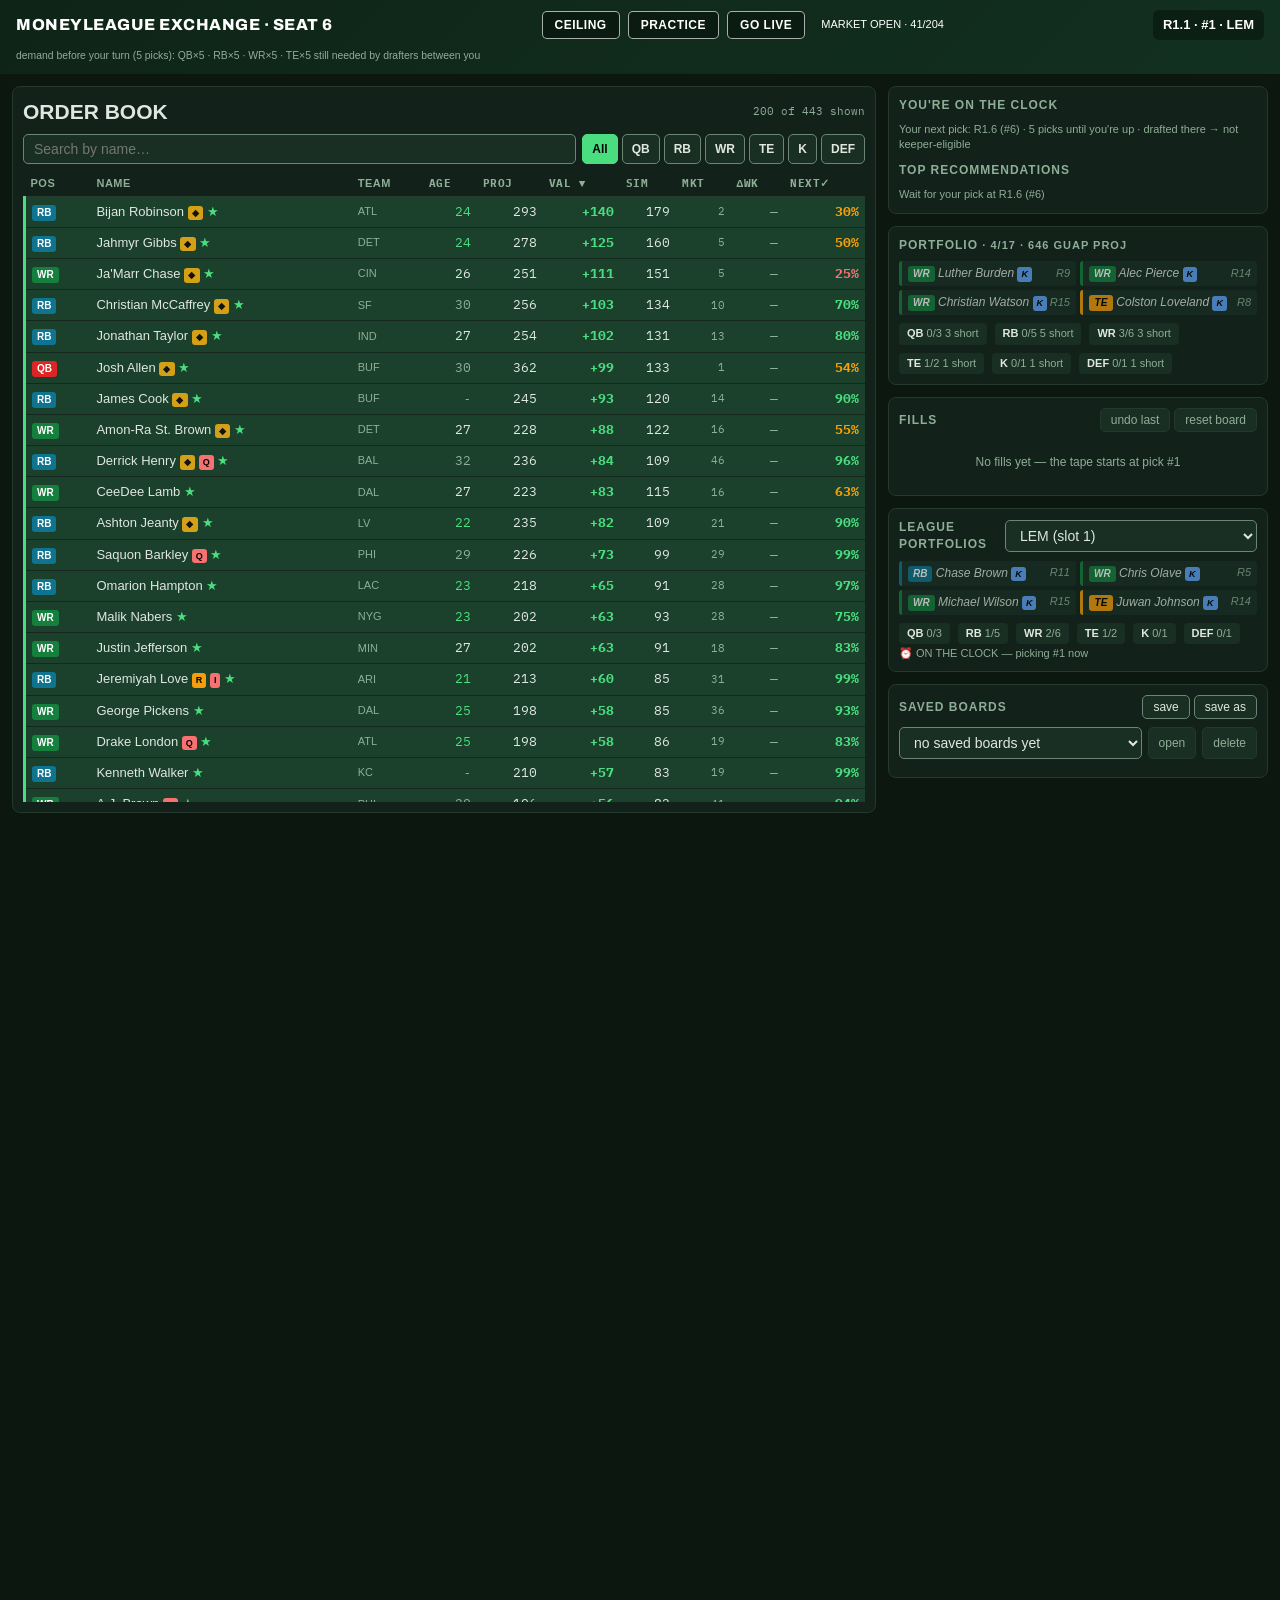
==== commit 7e181f4e: "Weekly refresh: sync draft helper 2026-11-24" ====
--- a/draft_helper/standalone.html
+++ b/draft_helper/standalone.html
@@ -729,7 +729,7 @@
       "fp_std": null,
       "age": 32,
       "years_exp": 10,
-      "injury": "",
+      "injury": "Questionable",
       "stash": 0.0,
       "adp_delta": 0.0,
       "svq": [
@@ -845,7 +845,7 @@
       "fp_std": null,
       "age": 29,
       "years_exp": 8,
-      "injury": "",
+      "injury": "Questionable",
       "stash": 0.0,
       "adp_delta": 0.0,
       "svq": [
@@ -930,7 +930,7 @@
       "fp_rank": null,
       "fp_pos_rank": null,
       "fp_std": null,
-      "age": 26,
+      "age": 27,
       "years_exp": 4,
       "injury": "",
       "stash": 0.0,
@@ -1512,7 +1512,7 @@
       "fp_std": null,
       "age": 28,
       "years_exp": 6,
-      "injury": "",
+      "injury": "Questionable",
       "stash": 0.0,
       "adp_delta": 0.0,
       "svq": [
@@ -1684,10 +1684,10 @@
       "fp_rank": null,
       "fp_pos_rank": null,
       "fp_std": null,
-      "age": 24,
+      "age": 25,
       "years_exp": 2,
       "injury": "",
-      "stash": 0.4,
+      "stash": 0.25,
       "adp_delta": 0.0,
       "svq": [
         1,
@@ -1831,7 +1831,7 @@
       "fp_std": null,
       "age": 26,
       "years_exp": 4,
-      "injury": "",
+      "injury": "Questionable",
       "stash": 0.0,
       "adp_delta": 0.0,
       "svq": [
@@ -1947,7 +1947,7 @@
       "fp_std": null,
       "age": 33,
       "years_exp": 12,
-      "injury": "Out",
+      "injury": "",
       "stash": 0.0,
       "adp_delta": 0.0,
       "svq": [
@@ -1976,7 +1976,7 @@
       "fp_std": null,
       "age": 29,
       "years_exp": 7,
-      "injury": "Out",
+      "injury": "",
       "stash": 0.0,
       "adp_delta": 0.0,
       "svq": [
@@ -2150,7 +2150,7 @@
       "fp_std": null,
       "age": 25,
       "years_exp": 2,
-      "injury": "Out",
+      "injury": "",
       "stash": 0.25,
       "adp_delta": 0.0,
       "svq": [
@@ -2179,7 +2179,7 @@
       "fp_std": null,
       "age": 28,
       "years_exp": 5,
-      "injury": "Out",
+      "injury": "",
       "stash": 0.0,
       "adp_delta": 0.0,
       "svq": [
@@ -2440,7 +2440,7 @@
       "fp_std": null,
       "age": 31,
       "years_exp": 8,
-      "injury": "Questionable",
+      "injury": "",
       "stash": 0.0,
       "adp_delta": 0.0,
       "svq": [
@@ -2556,7 +2556,7 @@
       "fp_std": null,
       "age": 25,
       "years_exp": 3,
-      "injury": "",
+      "injury": "Questionable",
       "stash": 0.0,
       "adp_delta": 0.0,
       "svq": [
@@ -2728,7 +2728,7 @@
       "fp_std": null,
       "age": 27,
       "years_exp": 5,
-      "injury": "Out",
+      "injury": "",
       "stash": 0.0,
       "adp_delta": 0.0,
       "svq": [
@@ -2757,7 +2757,7 @@
       "fp_std": null,
       "age": 21,
       "years_exp": 0,
-      "injury": "Out",
+      "injury": "",
       "stash": 0.4,
       "adp_delta": 0.0,
       "svq": [
@@ -3160,7 +3160,7 @@
       "fp_std": null,
       "age": 29,
       "years_exp": 8,
-      "injury": "",
+      "injury": "Questionable",
       "stash": 0.0,
       "adp_delta": 0.0,
       "svq": [
@@ -3388,7 +3388,7 @@
       "fp_std": null,
       "age": 23,
       "years_exp": 2,
-      "injury": "",
+      "injury": "Questionable",
       "stash": 0.4,
       "svq": [
         166,
@@ -3416,7 +3416,7 @@
       "fp_std": null,
       "age": 23,
       "years_exp": 1,
-      "injury": "",
+      "injury": "Questionable",
       "stash": 0.4,
       "adp_delta": 0.0,
       "svq": [
@@ -3445,7 +3445,7 @@
       "fp_std": null,
       "age": 37,
       "years_exp": 13,
-      "injury": "Questionable",
+      "injury": "",
       "stash": 0.0,
       "adp_delta": 0.0,
       "svq": [
@@ -3985,7 +3985,7 @@
       "fp_std": null,
       "age": 27,
       "years_exp": 3,
-      "injury": "",
+      "injury": "Out",
       "stash": 0.0,
       "adp_delta": 0.0,
       "svq": [
@@ -4555,7 +4555,7 @@
       "fp_std": null,
       "age": 23,
       "years_exp": 1,
-      "injury": "Questionable",
+      "injury": "",
       "stash": 0.4,
       "adp_delta": 0.0,
       "svq": [
@@ -4584,7 +4584,7 @@
       "fp_std": null,
       "age": 24,
       "years_exp": 1,
-      "injury": "Out",
+      "injury": "",
       "stash": 0.4,
       "adp_delta": 0.0,
       "svq": [
@@ -4955,7 +4955,7 @@
       "fp_std": null,
       "age": 25,
       "years_exp": 2,
-      "injury": "",
+      "injury": "Questionable",
       "stash": 0.25,
       "adp_delta": 0.0,
       "svq": [
@@ -5410,7 +5410,7 @@
       "fp_std": null,
       "age": 31,
       "years_exp": 8,
-      "injury": "",
+      "injury": "Questionable",
       "stash": 0.0,
       "adp_delta": 0.0,
       "svq": [
@@ -5610,7 +5610,7 @@
       "fp_std": null,
       "age": 25,
       "years_exp": 4,
-      "injury": "Questionable",
+      "injury": "IR",
       "stash": 0.0,
       "adp_delta": 0.0,
       "svq": [
@@ -5693,7 +5693,7 @@
       "fp_rank": null,
       "fp_pos_rank": null,
       "fp_std": null,
-      "age": 26,
+      "age": 27,
       "years_exp": 3,
       "injury": "",
       "stash": 0.0,
@@ -5797,7 +5797,7 @@
       "fp_std": null,
       "age": 30,
       "years_exp": 6,
-      "injury": "",
+      "injury": "Questionable",
       "stash": 0.0,
       "adp_delta": 0.0,
       "svq": [
@@ -6148,7 +6148,7 @@
       "fp_std": null,
       "age": 29,
       "years_exp": 7,
-      "injury": "Out",
+      "injury": "",
       "stash": 0.0,
       "adp_delta": 0.0,
       "svq": [
@@ -6365,7 +6365,7 @@
       "fp_std": null,
       "age": 25,
       "years_exp": 1,
-      "injury": "IR",
+      "injury": "",
       "stash": 0.25,
       "adp_delta": 0.0,
       "svq": [
@@ -6423,7 +6423,7 @@
       "fp_std": null,
       "age": 27,
       "years_exp": 4,
-      "injury": "Questionable",
+      "injury": "",
       "stash": 0.0,
       "adp_delta": 0.0,
       "svq": [
@@ -6496,7 +6496,7 @@
       "fp_std": null,
       "age": 36,
       "years_exp": 13,
-      "injury": "Out",
+      "injury": "",
       "stash": 0.0,
       "adp_delta": 0.0,
       "svq": [
@@ -6525,7 +6525,7 @@
       "fp_std": null,
       "age": 29,
       "years_exp": 6,
-      "injury": "Out",
+      "injury": "",
       "stash": 0.0,
       "adp_delta": 0.0,
       "svq": [
@@ -6772,7 +6772,7 @@
       "fp_std": null,
       "age": 31,
       "years_exp": 10,
-      "injury": "",
+      "injury": "Questionable",
       "stash": 0.0,
       "adp_delta": 0.0,
       "svq": [
@@ -6858,7 +6858,7 @@
       "fp_std": null,
       "age": 24,
       "years_exp": 3,
-      "injury": "",
+      "injury": "Questionable",
       "stash": 0.15,
       "adp_delta": 0.0,
       "svq": [
@@ -7047,7 +7047,7 @@
       "fp_std": null,
       "age": 25,
       "years_exp": 3,
-      "injury": "",
+      "injury": "IR",
       "stash": 0.0,
       "adp_delta": 0.0,
       "svq": [
@@ -7407,7 +7407,7 @@
       "fp_std": null,
       "age": 24,
       "years_exp": 3,
-      "injury": "",
+      "injury": "Questionable",
       "stash": 0.15,
       "adp_delta": 0.0,
       "svq": [
@@ -7580,7 +7580,7 @@
       "fp_std": null,
       "age": 30,
       "years_exp": 9,
-      "injury": "",
+      "injury": "Questionable",
       "stash": 0.0,
       "adp_delta": 0.0,
       "svq": [
@@ -7609,7 +7609,7 @@
       "fp_std": null,
       "age": 24,
       "years_exp": 0,
-      "injury": "",
+      "injury": "Out",
       "stash": 0.4,
       "svq": [
         144,
@@ -7779,7 +7779,7 @@
       "fp_std": null,
       "age": 22,
       "years_exp": 0,
-      "injury": "Out",
+      "injury": "Questionable",
       "stash": 0.4,
       "adp_delta": 0.0
     },
@@ -7919,7 +7919,7 @@
       "fp_std": null,
       "age": 25,
       "years_exp": 3,
-      "injury": "Out",
+      "injury": "IR",
       "stash": 0.0
     },
     {
@@ -8328,7 +8328,7 @@
       "fp_std": null,
       "age": 27,
       "years_exp": 5,
-      "injury": "",
+      "injury": "Questionable",
       "stash": 0.0
     },
     {
@@ -8341,7 +8341,7 @@
       "fp_rank": null,
       "fp_pos_rank": null,
       "fp_std": null,
-      "age": 29,
+      "age": 30,
       "years_exp": 8,
       "injury": "IR",
       "stash": 0.0,
@@ -9079,7 +9079,7 @@
       "fp_rank": null,
       "fp_pos_rank": null,
       "fp_std": null,
-      "age": 28,
+      "age": 29,
       "years_exp": 7,
       "injury": "",
       "stash": 0.0
@@ -9809,7 +9809,7 @@
       "fp_std": null,
       "age": 26,
       "years_exp": 3,
-      "injury": "Questionable",
+      "injury": "",
       "stash": 0.0
     },
     {
@@ -9899,7 +9899,7 @@
       "fp_std": null,
       "age": 25,
       "years_exp": 1,
-      "injury": "",
+      "injury": "Out",
       "stash": 0.25
     },
     {
@@ -10034,7 +10034,7 @@
       "fp_std": null,
       "age": 32,
       "years_exp": 10,
-      "injury": "",
+      "injury": "Out",
       "stash": 0.0
     },
     {
@@ -10109,7 +10109,7 @@
       "fp_std": null,
       "age": 25,
       "years_exp": 2,
-      "injury": "",
+      "injury": "Out",
       "stash": 0.25
     },
     {
@@ -10260,7 +10260,7 @@
       "fp_std": null,
       "age": 27,
       "years_exp": 3,
-      "injury": "PUP",
+      "injury": "",
       "stash": 0.0
     },
     {
@@ -10290,7 +10290,7 @@
       "fp_std": null,
       "age": 33,
       "years_exp": 12,
-      "injury": "Out",
+      "injury": "",
       "stash": 0.0
     },
     {
@@ -10424,7 +10424,7 @@
       "fp_std": null,
       "age": 25,
       "years_exp": 2,
-      "injury": "IR",
+      "injury": "",
       "stash": 0.25
     },
     {
@@ -10485,7 +10485,7 @@
       "fp_std": null,
       "age": 25,
       "years_exp": 0,
-      "injury": "",
+      "injury": "Out",
       "stash": 0.25
     },
     {
@@ -10530,7 +10530,7 @@
       "fp_std": null,
       "age": 24,
       "years_exp": 2,
-      "injury": "IR",
+      "injury": "Questionable",
       "stash": 0.4
     },
     {
@@ -10711,7 +10711,7 @@
       "fp_std": null,
       "age": 22,
       "years_exp": 0,
-      "injury": "IR",
+      "injury": "Out",
       "stash": 0.4
     },
     {
@@ -10863,7 +10863,7 @@
       "fp_std": null,
       "age": 26,
       "years_exp": 2,
-      "injury": "Out",
+      "injury": "IR",
       "stash": 0.25
     },
     {
@@ -10923,7 +10923,7 @@
       "fp_std": null,
       "age": 23,
       "years_exp": 2,
-      "injury": "",
+      "injury": "Out",
       "stash": 0.4,
       "adp_delta": 0.0
     },
@@ -11104,9 +11104,9 @@
       "fp_rank": null,
       "fp_pos_rank": null,
       "fp_std": null,
-      "age": 23,
+      "age": 24,
       "years_exp": 0,
-      "injury": "",
+      "injury": "Out",
       "stash": 0.4,
       "adp_delta": 0.0
     },
@@ -14275,7 +14275,7 @@
         }
       },
       "tim_breswick": {
-        "age_at_draft": 25.0,
+        "age_at_draft": 25.1,
         "rookie_share": 0.2,
         "yr2_share": 0.13,
         "reach": {
@@ -14302,7 +14302,7 @@
         }
       },
       "coop": {
-        "age_at_draft": 26.1,
+        "age_at_draft": 26.2,
         "rookie_share": 0.13,
         "yr2_share": 0.09,
         "reach": {
@@ -14383,7 +14383,7 @@
         }
       },
       "ankur_patel": {
-        "age_at_draft": 25.0,
+        "age_at_draft": 25.1,
         "rookie_share": 0.2,
         "yr2_share": 0.24,
         "reach": {
@@ -14544,7 +14544,7 @@
             "qb1": 5,
             "qb2": 8,
             "rook_share": 0.17,
-            "age": 24.3
+            "age": 24.4
           },
           "2020": {
             "qb1": 4,
@@ -14688,7 +14688,7 @@
         "qb2_iqr": 3,
         "qb2_stable": true,
         "rook_share_mean": 0.07,
-        "age_mean": 25.3,
+        "age_mean": 25.4,
         "by_year": {
           "2015": {
             "qb1": 4,
@@ -14754,7 +14754,7 @@
             "qb1": 10,
             "qb2": 11,
             "rook_share": 0.0,
-            "age": 28.6
+            "age": 28.7
           }
         }
       },
@@ -14876,7 +14876,7 @@
             "qb1": 4,
             "qb2": 6,
             "rook_share": 0.2,
-            "age": 23.8
+            "age": 23.9
           },
           "2021": {
             "qb1": 8,
@@ -14900,13 +14900,13 @@
             "qb1": 2,
             "qb2": 8,
             "rook_share": 0.07,
-            "age": 25.8
+            "age": 25.9
           },
           "2025": {
             "qb1": 1,
             "qb2": 9,
             "rook_share": 0.27,
-            "age": 25.3
+            "age": 25.4
           }
         }
       },
@@ -15110,7 +15110,7 @@
             "qb1": 2,
             "qb2": 4,
             "rook_share": 0.0,
-            "age": 25.4
+            "age": 25.5
           },
           "2022": {
             "qb1": 2,
@@ -15186,13 +15186,13 @@
             "qb1": 2,
             "qb2": 5,
             "rook_share": 0.21,
-            "age": 24.7
+            "age": 24.8
           },
           "2024": {
             "qb1": 1,
             "qb2": 2,
             "rook_share": 0.27,
-            "age": 25.5
+            "age": 25.6
           },
           "2025": {
             "qb1": 1,
@@ -15250,7 +15250,7 @@
             "qb1": 1,
             "qb2": 5,
             "rook_share": 0.35,
-            "age": 23.9
+            "age": 24.0
           }
         }
       },
@@ -15373,7 +15373,7 @@
       }
     },
     "1": {
-      "age_at_draft": 26.1,
+      "age_at_draft": 26.2,
       "rookie_share": 0.13,
       "yr2_share": 0.09,
       "reach": {
@@ -15535,7 +15535,7 @@
       }
     },
     "7": {
-      "age_at_draft": 25.0,
+      "age_at_draft": 25.1,
       "rookie_share": 0.2,
       "yr2_share": 0.13,
       "reach": {
@@ -15589,7 +15589,7 @@
       }
     },
     "9": {
-      "age_at_draft": 25.0,
+      "age_at_draft": 25.1,
       "rookie_share": 0.2,
       "yr2_share": 0.24,
       "reach": {
